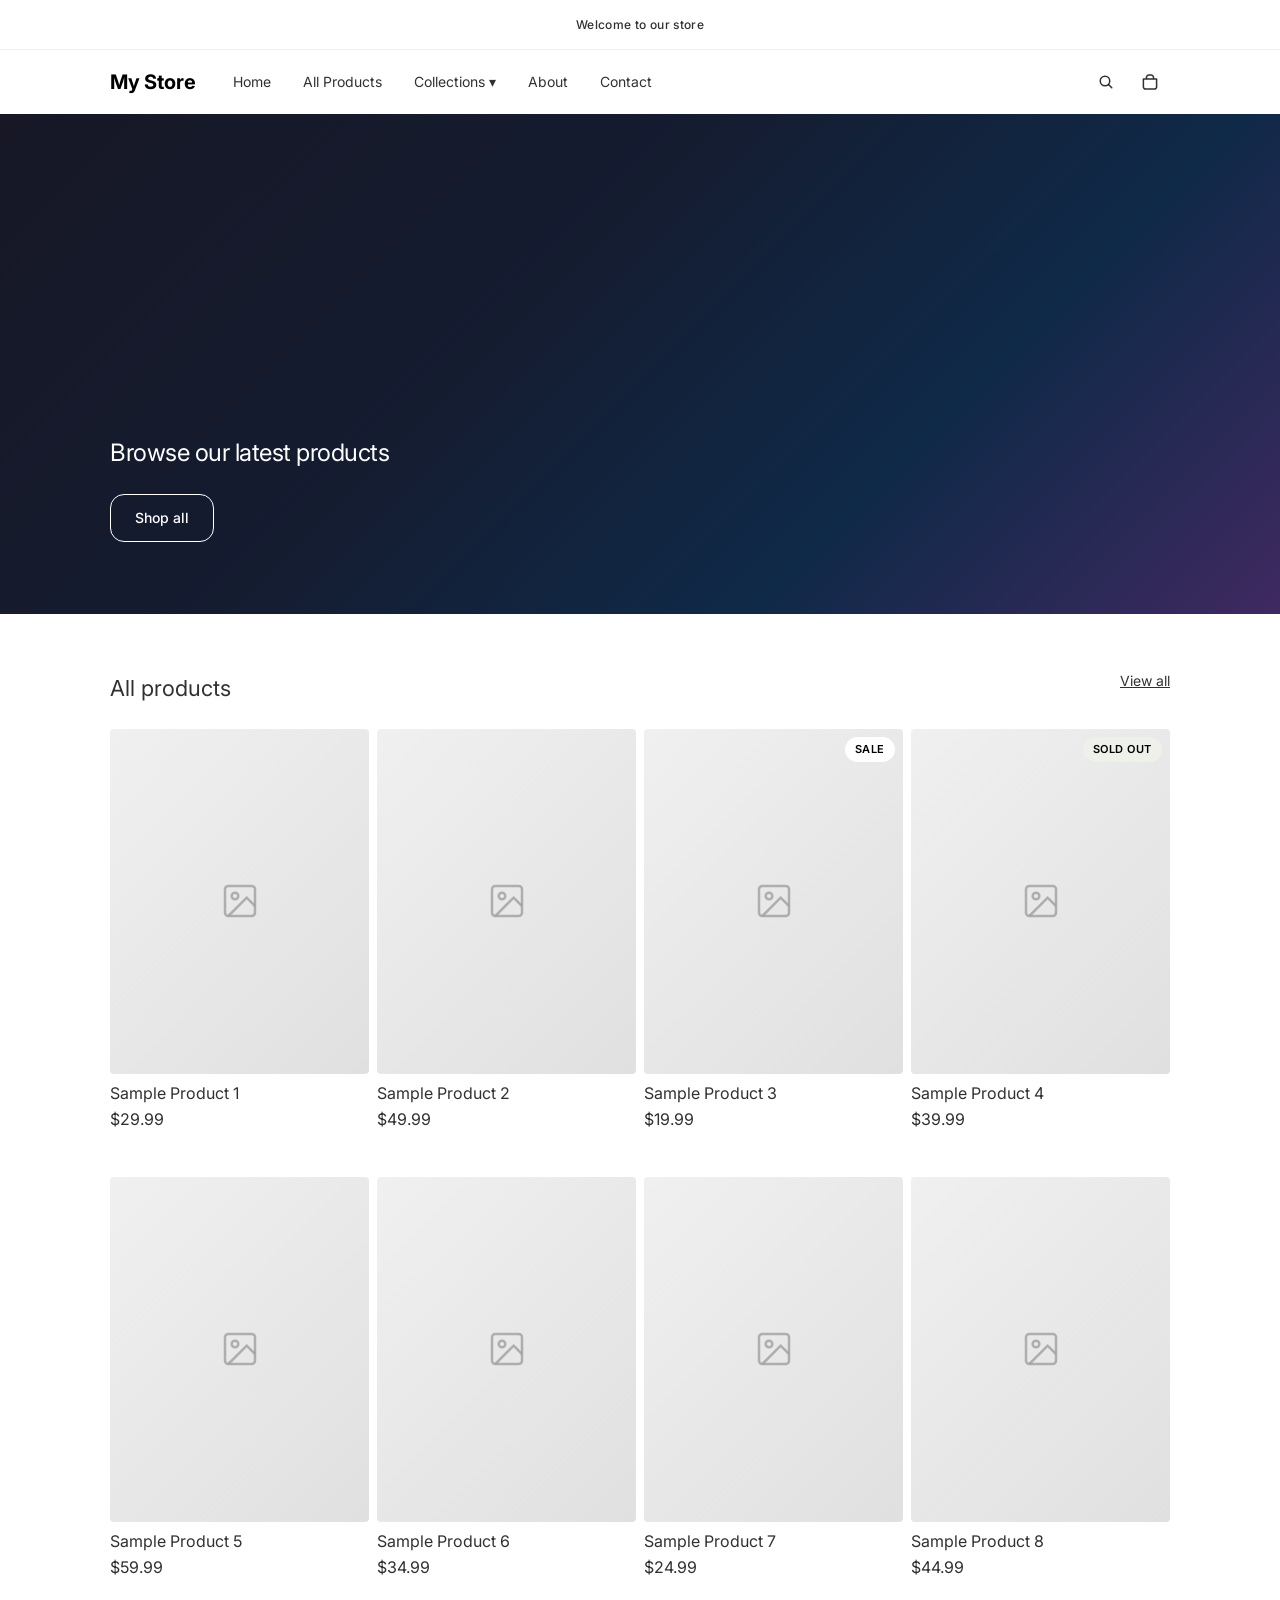
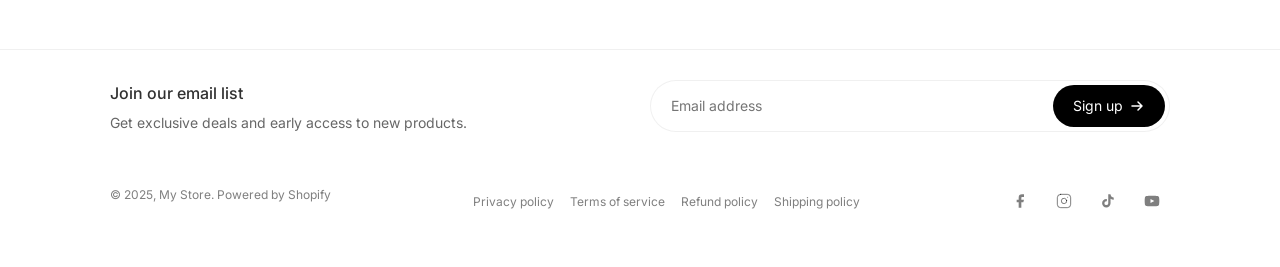
==== index.html @ eabb2050 "Add files via upload" ====
<!DOCTYPE html>
<html lang="en">
<head>
  <meta charset="UTF-8">
  <meta name="viewport" content="width=device-width, initial-scale=1.0">
  <title>My Store</title>
  <meta name="description" content="Browse our latest products">
  <link rel="preconnect" href="https://fonts.googleapis.com">
  <link rel="preconnect" href="https://fonts.gstatic.com" crossorigin>
  <link href="https://fonts.googleapis.com/css2?family=Inter:wght@400;500;700&display=swap" rel="stylesheet">
  <link rel="stylesheet" href="styles.css">
</head>
<body>

  <!-- Skip to content -->
  <a class="skip-to-content" href="#main-content">Skip to content</a>

  <!-- Announcement Bar -->
  <div class="announcement-bar">
    <div class="page-width">
      Welcome to our store
    </div>
  </div>

  <!-- Header -->
  <header class="site-header" role="banner">
    <div class="page-width">
      <div class="header-inner">

        <!-- Mobile menu toggle -->
        <button class="header-menu-toggle" data-menu-toggle aria-label="Open menu" aria-expanded="false">
          <svg aria-hidden="true" width="20" height="20" viewBox="0 0 14 14" fill="none" xmlns="http://www.w3.org/2000/svg">
            <path d="M1 3.5H13" stroke="currentColor" stroke-width="1.5" stroke-linecap="round"/>
            <path d="M1 10.5H13" stroke="currentColor" stroke-width="1.5" stroke-linecap="round"/>
          </svg>
        </button>

        <!-- Logo -->
        <div class="header-logo">
          <a href="index.html" aria-label="My Store - Home">
            <span class="header-logo-text">My Store</span>
          </a>
        </div>

        <!-- Desktop Nav -->
        <nav class="header-nav" role="navigation" aria-label="Main navigation">
          <ul class="nav-list" role="list">
            <li class="nav-item">
              <a href="index.html" class="nav-link">Home</a>
            </li>
            <li class="nav-item">
              <a href="collection.html" class="nav-link">All Products</a>
            </li>
            <li class="nav-item" style="position:relative;">
              <a href="collection.html" class="nav-link">Collections ▾</a>
              <div class="mega-menu">
                <ul>
                  <li><a href="collection.html">New Arrivals</a></li>
                  <li><a href="collection.html">Best Sellers</a></li>
                  <li><a href="collection.html">Sale</a></li>
                </ul>
              </div>
            </li>
            <li class="nav-item">
              <a href="about.html" class="nav-link">About</a>
            </li>
            <li class="nav-item">
              <a href="contact.html" class="nav-link">Contact</a>
            </li>
          </ul>
        </nav>

        <!-- Actions -->
        <div class="header-actions">
          <button class="header-action-btn" data-search-toggle aria-label="Search">
            <svg aria-hidden="true" xmlns="http://www.w3.org/2000/svg" viewBox="0 0 20 20" fill="none">
              <circle cx="9" cy="9" r="4.75" stroke="currentColor" stroke-width="1.5"/>
              <path stroke="currentColor" stroke-linecap="round" stroke-linejoin="round" stroke-width="1.5" d="m12.5 12.5 3.25 3.25"/>
            </svg>
          </button>
          <button class="header-action-btn" data-cart-toggle aria-label="Cart">
            <svg aria-hidden="true" xmlns="http://www.w3.org/2000/svg" viewBox="0 0 20 20" fill="none">
              <path stroke="currentColor" stroke-linecap="round" stroke-linejoin="round" stroke-width="1.5" d="M3.392 6.875h13.216v8.016c0 .567-.224 1.112-.624 1.513-.4.402-.941.627-1.506.627H5.522a2.13 2.13 0 0 1-1.506-.627 2.15 2.15 0 0 1-.624-1.513zM8.818 2.969h2.333c.618 0 1.211.247 1.649.686a2.35 2.35 0 0 1 .683 1.658v1.562H6.486V5.313c0-.622.246-1.218.683-1.658a2.33 2.33 0 0 1 1.65-.686"/>
            </svg>
            <span class="cart-count" style="display:none">0</span>
          </button>
        </div>

      </div>
    </div>
  </header>

  <!-- Search Overlay -->
  <div class="search-overlay" role="dialog" aria-label="Search" aria-modal="true">
    <div class="search-panel">
      <form action="index.html" method="get" class="search-input-wrap">
        <svg xmlns="http://www.w3.org/2000/svg" viewBox="0 0 20 20" fill="none" aria-hidden="true">
          <circle cx="9" cy="9" r="4.75" stroke="currentColor" stroke-width="1.5"/>
          <path stroke="currentColor" stroke-linecap="round" stroke-width="1.5" d="m12.5 12.5 3.25 3.25"/>
        </svg>
        <input type="search" name="q" placeholder="Search products..." autocomplete="off" aria-label="Search">
      </form>
    </div>
  </div>

  <!-- Mobile Nav -->
  <div class="mobile-nav-overlay" role="dialog" aria-label="Navigation" aria-modal="true">
    <div class="mobile-nav-drawer">
      <div class="mobile-nav-header">
        <span class="header-logo-text">My Store</span>
        <button class="mobile-nav-close" aria-label="Close menu">
          <svg width="20" height="20" viewBox="0 0 20 20" fill="none" xmlns="http://www.w3.org/2000/svg">
            <path d="M5 5l10 10M15 5L5 15" stroke="currentColor" stroke-width="1.5" stroke-linecap="round"/>
          </svg>
        </button>
      </div>
      <nav class="mobile-nav-links">
        <a href="index.html">Home</a>
        <a href="collection.html">All Products</a>
        <a href="collection.html">New Arrivals</a>
        <a href="collection.html">Best Sellers</a>
        <a href="collection.html">Sale</a>
        <a href="about.html">About</a>
        <a href="contact.html">Contact</a>
      </nav>
    </div>
  </div>

  <!-- Cart Drawer -->
  <div class="cart-overlay" role="dialog" aria-label="Cart" aria-modal="true">
    <div class="cart-drawer">
      <div class="cart-drawer-header">
        <h3>Your cart</h3>
        <button class="cart-drawer-close" aria-label="Close cart">
          <svg width="20" height="20" viewBox="0 0 20 20" fill="none">
            <path d="M5 5l10 10M15 5L5 15" stroke="currentColor" stroke-width="1.5" stroke-linecap="round"/>
          </svg>
        </button>
      </div>
      <div class="cart-drawer-body">
        <!-- Rendered by JS -->
      </div>
      <div class="cart-drawer-footer" style="display:none;">
        <div class="cart-total">
          <span>Subtotal</span>
          <span class="cart-total-amount">$0.00</span>
        </div>
        <p style="font-size:0.75rem;color:rgba(0,0,0,0.5);margin-bottom:16px;">Shipping and taxes calculated at checkout.</p>
        <a href="cart.html" class="btn btn-primary" style="width:100%;display:flex;padding:16px;font-size:1rem;justify-content:center;">Check out</a>
      </div>
    </div>
  </div>

  <!-- MAIN CONTENT -->
  <main id="main-content">

    <!-- Hero Section -->
    <section class="hero-section hero--medium">
      <div class="hero-bg-gradient"></div>
      <div class="hero-content">
        <div class="page-width">
          <div class="hero-text">
            <h2>Browse our latest products</h2>
          </div>
          <a href="collection.html" class="btn btn-secondary">Shop all</a>
        </div>
      </div>
    </section>

    <!-- Featured Products -->
    <section class="product-list-section">
      <div class="page-width">
        <div class="section-header">
          <h3>All products</h3>
          <a href="collection.html" class="btn-link">View all</a>
        </div>
        <div class="product-grid" id="product-grid">
          <!-- Products rendered below -->
          <a href="product.html?id=1" class="product-card">
            <div class="product-card__image">
              <div class="product-card__image-placeholder">
                <svg xmlns="http://www.w3.org/2000/svg" viewBox="0 0 24 24" fill="none" stroke="currentColor" stroke-width="1.5">
                  <rect x="3" y="3" width="18" height="18" rx="2"/><circle cx="9" cy="9" r="2"/><path d="m21 15-5-5L5 21"/>
                </svg>
              </div>
            </div>
            <div class="product-card__info">
              <p class="product-card__title">Sample Product 1</p>
              <p class="product-card__price">$29.99</p>
            </div>
          </a>
          <a href="product.html?id=2" class="product-card">
            <div class="product-card__image">
              <div class="product-card__image-placeholder">
                <svg xmlns="http://www.w3.org/2000/svg" viewBox="0 0 24 24" fill="none" stroke="currentColor" stroke-width="1.5">
                  <rect x="3" y="3" width="18" height="18" rx="2"/><circle cx="9" cy="9" r="2"/><path d="m21 15-5-5L5 21"/>
                </svg>
              </div>
            </div>
            <div class="product-card__info">
              <p class="product-card__title">Sample Product 2</p>
              <p class="product-card__price">$49.99</p>
            </div>
          </a>
          <a href="product.html?id=3" class="product-card">
            <div class="product-card__image">
              <div class="product-card__image-placeholder">
                <svg xmlns="http://www.w3.org/2000/svg" viewBox="0 0 24 24" fill="none" stroke="currentColor" stroke-width="1.5">
                  <rect x="3" y="3" width="18" height="18" rx="2"/><circle cx="9" cy="9" r="2"/><path d="m21 15-5-5L5 21"/>
                </svg>
              </div>
              <span class="product-card__badge badge-sale">Sale</span>
            </div>
            <div class="product-card__info">
              <p class="product-card__title">Sample Product 3</p>
              <p class="product-card__price">$19.99</p>
            </div>
          </a>
          <a href="product.html?id=4" class="product-card">
            <div class="product-card__image">
              <div class="product-card__image-placeholder">
                <svg xmlns="http://www.w3.org/2000/svg" viewBox="0 0 24 24" fill="none" stroke="currentColor" stroke-width="1.5">
                  <rect x="3" y="3" width="18" height="18" rx="2"/><circle cx="9" cy="9" r="2"/><path d="m21 15-5-5L5 21"/>
                </svg>
              </div>
              <span class="product-card__badge badge-sold-out">Sold out</span>
            </div>
            <div class="product-card__info">
              <p class="product-card__title">Sample Product 4</p>
              <p class="product-card__price">$39.99</p>
            </div>
          </a>
          <a href="product.html?id=5" class="product-card">
            <div class="product-card__image">
              <div class="product-card__image-placeholder">
                <svg xmlns="http://www.w3.org/2000/svg" viewBox="0 0 24 24" fill="none" stroke="currentColor" stroke-width="1.5">
                  <rect x="3" y="3" width="18" height="18" rx="2"/><circle cx="9" cy="9" r="2"/><path d="m21 15-5-5L5 21"/>
                </svg>
              </div>
            </div>
            <div class="product-card__info">
              <p class="product-card__title">Sample Product 5</p>
              <p class="product-card__price">$59.99</p>
            </div>
          </a>
          <a href="product.html?id=6" class="product-card">
            <div class="product-card__image">
              <div class="product-card__image-placeholder">
                <svg xmlns="http://www.w3.org/2000/svg" viewBox="0 0 24 24" fill="none" stroke="currentColor" stroke-width="1.5">
                  <rect x="3" y="3" width="18" height="18" rx="2"/><circle cx="9" cy="9" r="2"/><path d="m21 15-5-5L5 21"/>
                </svg>
              </div>
            </div>
            <div class="product-card__info">
              <p class="product-card__title">Sample Product 6</p>
              <p class="product-card__price">$34.99</p>
            </div>
          </a>
          <a href="product.html?id=7" class="product-card">
            <div class="product-card__image">
              <div class="product-card__image-placeholder">
                <svg xmlns="http://www.w3.org/2000/svg" viewBox="0 0 24 24" fill="none" stroke="currentColor" stroke-width="1.5">
                  <rect x="3" y="3" width="18" height="18" rx="2"/><circle cx="9" cy="9" r="2"/><path d="m21 15-5-5L5 21"/>
                </svg>
              </div>
            </div>
            <div class="product-card__info">
              <p class="product-card__title">Sample Product 7</p>
              <p class="product-card__price">$24.99</p>
            </div>
          </a>
          <a href="product.html?id=8" class="product-card">
            <div class="product-card__image">
              <div class="product-card__image-placeholder">
                <svg xmlns="http://www.w3.org/2000/svg" viewBox="0 0 24 24" fill="none" stroke="currentColor" stroke-width="1.5">
                  <rect x="3" y="3" width="18" height="18" rx="2"/><circle cx="9" cy="9" r="2"/><path d="m21 15-5-5L5 21"/>
                </svg>
              </div>
            </div>
            <div class="product-card__info">
              <p class="product-card__title">Sample Product 8</p>
              <p class="product-card__price">$44.99</p>
            </div>
          </a>
        </div>
      </div>
    </section>

  </main>

  <!-- Footer -->
  <footer class="site-footer" role="contentinfo">
    <div class="footer-main">
      <div class="page-width">
        <div class="footer-grid">
          <div>
            <p class="footer-email-label">Join our email list</p>
            <p class="footer-email-desc">Get exclusive deals and early access to new products.</p>
          </div>
          <form class="footer-signup" data-newsletter-form>
            <input type="email" placeholder="Email address" aria-label="Email address" required>
            <button type="submit">
              <span>Sign up</span>
              <svg xmlns="http://www.w3.org/2000/svg" viewBox="0 0 16 16" fill="none" aria-hidden="true">
                <path d="M3 8h10M9 4l4 4-4 4" stroke="currentColor" stroke-width="1.5" stroke-linecap="round" stroke-linejoin="round"/>
              </svg>
            </button>
          </form>
        </div>
      </div>
    </div>

    <div class="footer-utilities">
      <div class="page-width">
        <div class="footer-utilities-inner">
          <p class="footer-copyright">© 2025, My Store. Powered by Shopify</p>
          <nav class="footer-policy-list" aria-label="Footer policies">
            <a href="#">Privacy policy</a>
            <a href="#">Terms of service</a>
            <a href="#">Refund policy</a>
            <a href="#">Shipping policy</a>
          </nav>
          <div class="footer-social" aria-label="Social media links">
            <!-- Facebook -->
            <a href="https://www.facebook.com/" target="_blank" rel="noopener" aria-label="Facebook">
              <svg xmlns="http://www.w3.org/2000/svg" viewBox="0 0 24 24" fill="currentColor">
                <path d="M18 2h-3a5 5 0 0 0-5 5v3H7v4h3v8h4v-8h3l1-4h-4V7a1 1 0 0 1 1-1h3z"/>
              </svg>
            </a>
            <!-- Instagram -->
            <a href="https://www.instagram.com/" target="_blank" rel="noopener" aria-label="Instagram">
              <svg xmlns="http://www.w3.org/2000/svg" viewBox="0 0 24 24" fill="none" stroke="currentColor" stroke-width="1.5" stroke-linecap="round" stroke-linejoin="round">
                <rect x="2" y="2" width="20" height="20" rx="5" ry="5"/><path d="M16 11.37A4 4 0 1 1 12.63 8 4 4 0 0 1 16 11.37z"/><line x1="17.5" y1="6.5" x2="17.51" y2="6.5"/>
              </svg>
            </a>
            <!-- TikTok -->
            <a href="https://www.tiktok.com/" target="_blank" rel="noopener" aria-label="TikTok">
              <svg xmlns="http://www.w3.org/2000/svg" viewBox="0 0 24 24" fill="currentColor">
                <path d="M19.59 6.69a4.83 4.83 0 0 1-3.77-4.25V2h-3.45v13.67a2.89 2.89 0 0 1-2.88 2.5 2.89 2.89 0 0 1-2.89-2.89 2.89 2.89 0 0 1 2.89-2.89c.28 0 .54.04.79.1V9.01a6.32 6.32 0 0 0-.79-.05 6.34 6.34 0 0 0-6.34 6.34 6.34 6.34 0 0 0 6.34 6.34 6.34 6.34 0 0 0 6.33-6.34V8.69a8.15 8.15 0 0 0 4.77 1.52V6.72a4.85 4.85 0 0 1-1-.03z"/>
              </svg>
            </a>
            <!-- YouTube -->
            <a href="https://www.youtube.com/" target="_blank" rel="noopener" aria-label="YouTube">
              <svg xmlns="http://www.w3.org/2000/svg" viewBox="0 0 24 24" fill="currentColor">
                <path d="M22.54 6.42a2.78 2.78 0 0 0-1.95-1.96C18.88 4 12 4 12 4s-6.88 0-8.59.46a2.78 2.78 0 0 0-1.95 1.96A29 29 0 0 0 1 12a29 29 0 0 0 .46 5.58A2.78 2.78 0 0 0 3.41 19.6C5.12 20 12 20 12 20s6.88 0 8.59-.46a2.78 2.78 0 0 0 1.95-1.95A29 29 0 0 0 23 12a29 29 0 0 0-.46-5.58z"/><polygon points="9.75 15.02 15.5 12 9.75 8.98 9.75 15.02" fill="white"/>
              </svg>
            </a>
          </div>
        </div>
      </div>
    </div>
  </footer>

  <script src="main.js"></script>
</body>
</html>
---- styles.css ----
/* ============================================
   HORIZON THEME - REPLICATED CSS
   ============================================ */

/* CSS Variables / Color Schemes */
:root {
  /* Scheme 1 - White (default) */
  --color-background: #ffffff;
  --color-foreground-heading: #000000;
  --color-foreground: rgba(0,0,0,0.81);
  --color-primary: rgba(0,0,0,0.81);
  --color-border: rgba(0,0,0,0.06);
  --color-shadow: #000000;
  --color-primary-btn-bg: #000000;
  --color-primary-btn-text: #ffffff;
  --color-primary-btn-hover-bg: #333333;
  --color-secondary-btn-bg: transparent;
  --color-secondary-btn-text: #000000;
  --color-secondary-btn-border: #000000;
  --color-secondary-btn-hover-bg: #fafafa;
  --color-input-bg: rgba(255,255,255,0.78);
  --color-input-text: #333333;
  --color-input-border: #dfdfdf;

  /* Typography */
  --font-body-family: 'Inter', -apple-system, BlinkMacSystemFont, sans-serif;
  --font-heading-family: 'Inter', -apple-system, BlinkMacSystemFont, sans-serif;
  --font-body-size: 14px;
  --font-h1-size: 56px;
  --font-h2-size: 48px;
  --font-h3-size: 32px;
  --font-h4-size: 24px;
  --font-h5-size: 14px;
  --font-h6-size: 12px;
  --font-heading-weight: 700;
  --font-subheading-weight: 500;
  --font-body-weight: 400;

  /* Layout */
  --page-width: 1200px;
  --page-width-narrow: 1100px;
  --section-padding: 48px;
  --gap-standard: 24px;

  /* Border Radius */
  --border-radius-btn-primary: 14px;
  --border-radius-btn-secondary: 14px;
  --border-radius-inputs: 4px;
  --border-radius-popover: 14px;
  --border-radius-card: 4px;

  /* Transitions */
  --transition-speed: 0.25s;
  --transition-ease: ease-out;

  /* Icon */
  --icon-stroke-width: 1.5;

  /* Logo height */
  --logo-height: 36px;
}

/* ============================================
   RESET & BASE
   ============================================ */
*, *::before, *::after {
  box-sizing: border-box;
}

html {
  scroll-behavior: smooth;
  scrollbar-width: thin;
  scrollbar-color: rgba(0,0,0,0.4) #ffffff;
}

body {
  margin: 0;
  padding: 0;
  font-family: var(--font-body-family);
  font-size: var(--font-body-size);
  font-weight: var(--font-body-weight);
  color: var(--color-foreground);
  background-color: var(--color-background);
  display: flex;
  flex-direction: column;
  min-height: 100vh;
  line-height: 1.6;
  -webkit-font-smoothing: antialiased;
}

img, picture, video, canvas, svg {
  display: block;
  max-width: 100%;
}

img {
  width: 100%;
  height: auto;
}

input, textarea, select {
  font: inherit;
  border-radius: var(--border-radius-inputs);
}

h1, h2, h3, h4, h5, h6 {
  font-family: var(--font-heading-family);
  font-weight: var(--font-heading-weight);
  color: var(--color-foreground-heading);
  margin: 0;
  line-height: 1.1;
}

h1 { font-size: clamp(32px, 5vw, var(--font-h1-size)); letter-spacing: -0.02em; }
h2 { font-size: clamp(28px, 4vw, var(--font-h2-size)); letter-spacing: -0.02em; }
h3 { font-size: clamp(22px, 3vw, var(--font-h3-size)); }
h4 { font-size: clamp(18px, 2vw, var(--font-h4-size)); }
h5 { font-size: var(--font-h5-size); font-weight: var(--font-subheading-weight); }
h6 { font-size: var(--font-h6-size); font-weight: var(--font-subheading-weight); }

p {
  margin: 0 0 1em;
  line-height: 1.65;
}

a {
  color: inherit;
  text-decoration: none;
}

a:hover {
  text-decoration: underline;
}

ul, ol {
  margin: 0;
  padding: 0;
  list-style: none;
}

button {
  cursor: pointer;
  border: none;
  background: none;
  font: inherit;
}

/* ============================================
   LAYOUT
   ============================================ */
.page-width {
  max-width: var(--page-width-narrow);
  margin: 0 auto;
  padding: 0 20px;
}

.section {
  padding: var(--section-padding) 0;
}

main {
  flex: 1;
}

/* ============================================
   ANNOUNCEMENT BAR
   ============================================ */
.announcement-bar {
  background-color: var(--color-background);
  border-bottom: 1px solid var(--color-border);
  padding: 15px 0;
  text-align: center;
  font-size: 0.75rem;
  font-family: var(--font-heading-family);
  font-weight: var(--font-subheading-weight);
  letter-spacing: 0.03em;
}

.announcement-bar a {
  color: var(--color-foreground);
}

.announcement-bar a:hover {
  opacity: 0.7;
}

/* ============================================
   HEADER
   ============================================ */
.site-header {
  position: sticky;
  top: 0;
  z-index: 100;
  background-color: var(--color-background);
  border-bottom: 0px solid var(--color-border);
  transition: background-color 0.3s ease, box-shadow 0.3s ease;
}

.site-header.scrolled {
  box-shadow: 0 1px 20px rgba(0,0,0,0.08);
}

.header-inner {
  display: flex;
  align-items: center;
  justify-content: space-between;
  height: 64px;
  gap: 24px;
}

/* Logo */
.header-logo {
  flex-shrink: 0;
  display: flex;
  align-items: center;
}

.header-logo a {
  display: flex;
  align-items: center;
  text-decoration: none;
}

.header-logo-text {
  font-family: var(--font-heading-family);
  font-weight: var(--font-heading-weight);
  font-size: 1.25rem;
  color: var(--color-foreground-heading);
  letter-spacing: -0.01em;
}

.header-logo img {
  height: var(--logo-height);
  width: auto;
  object-fit: contain;
}

/* Nav */
.header-nav {
  display: flex;
  align-items: center;
  gap: 0;
  flex: 1;
}

.nav-list {
  display: flex;
  align-items: center;
  gap: 4px;
}

.nav-item {
  position: relative;
}

.nav-link {
  display: flex;
  align-items: center;
  padding: 8px 14px;
  font-size: 0.875rem;
  font-family: var(--font-body-family);
  color: var(--color-foreground);
  text-decoration: none;
  border-radius: 8px;
  transition: background-color var(--transition-speed) var(--transition-ease);
  white-space: nowrap;
}

.nav-link:hover {
  background-color: rgba(0,0,0,0.04);
  text-decoration: none;
}

/* Mega menu */
.nav-item:hover .mega-menu {
  opacity: 1;
  visibility: visible;
  transform: translateY(0);
  pointer-events: all;
}

.mega-menu {
  position: absolute;
  top: calc(100% + 8px);
  left: 50%;
  transform: translateX(-50%) translateY(-8px);
  background: white;
  border-radius: var(--border-radius-popover);
  box-shadow: 0 4px 32px rgba(0,0,0,0.12);
  padding: 20px;
  min-width: 200px;
  opacity: 0;
  visibility: hidden;
  transition: opacity 0.2s ease, transform 0.2s ease, visibility 0.2s;
  pointer-events: none;
}

.mega-menu ul {
  display: flex;
  flex-direction: column;
  gap: 4px;
}

.mega-menu a {
  display: block;
  padding: 8px 12px;
  border-radius: 8px;
  font-size: 0.875rem;
  transition: background-color 0.2s;
}

.mega-menu a:hover {
  background-color: rgba(0,0,0,0.04);
  text-decoration: none;
}

/* Header actions */
.header-actions {
  display: flex;
  align-items: center;
  gap: 4px;
  flex-shrink: 0;
}

.header-action-btn {
  display: flex;
  align-items: center;
  justify-content: center;
  width: 40px;
  height: 40px;
  border-radius: 50%;
  color: var(--color-foreground);
  transition: background-color var(--transition-speed) var(--transition-ease);
  position: relative;
  text-decoration: none;
}

.header-action-btn:hover {
  background-color: rgba(0,0,0,0.06);
  text-decoration: none;
}

.header-action-btn svg {
  width: 20px;
  height: 20px;
}

.cart-count {
  position: absolute;
  top: 2px;
  right: 2px;
  width: 16px;
  height: 16px;
  background: var(--color-foreground-heading);
  color: white;
  border-radius: 50%;
  font-size: 10px;
  display: flex;
  align-items: center;
  justify-content: center;
  line-height: 1;
  font-weight: 600;
}

/* Mobile menu toggle */
.header-menu-toggle {
  display: none;
  align-items: center;
  justify-content: center;
  width: 40px;
  height: 40px;
  border-radius: 50%;
  color: var(--color-foreground);
  cursor: pointer;
  transition: background-color 0.2s;
}

.header-menu-toggle:hover {
  background-color: rgba(0,0,0,0.06);
}

/* Search overlay */
.search-overlay {
  position: fixed;
  inset: 0;
  background: rgba(0,0,0,0.5);
  z-index: 200;
  opacity: 0;
  visibility: hidden;
  transition: opacity 0.3s ease, visibility 0.3s;
  display: flex;
  align-items: flex-start;
  padding-top: 80px;
}

.search-overlay.open {
  opacity: 1;
  visibility: visible;
}

.search-panel {
  background: white;
  width: 100%;
  max-width: var(--page-width-narrow);
  margin: 0 auto;
  border-radius: var(--border-radius-popover);
  padding: 24px;
  box-shadow: 0 8px 40px rgba(0,0,0,0.15);
}

.search-input-wrap {
  display: flex;
  align-items: center;
  gap: 12px;
  border: 1px solid var(--color-input-border);
  border-radius: 100px;
  padding: 12px 20px;
  background: var(--color-input-bg);
}

.search-input-wrap svg {
  width: 18px;
  height: 18px;
  flex-shrink: 0;
  opacity: 0.5;
}

.search-input-wrap input {
  border: none;
  outline: none;
  background: none;
  flex: 1;
  font-size: 1rem;
  color: var(--color-foreground-heading);
}

/* Mobile nav drawer */
.mobile-nav-overlay {
  position: fixed;
  inset: 0;
  background: rgba(0,0,0,0.5);
  z-index: 150;
  opacity: 0;
  visibility: hidden;
  transition: opacity 0.3s, visibility 0.3s;
}

.mobile-nav-overlay.open {
  opacity: 1;
  visibility: visible;
}

.mobile-nav-drawer {
  position: fixed;
  top: 0;
  left: 0;
  bottom: 0;
  width: 320px;
  max-width: 90vw;
  background: white;
  z-index: 151;
  transform: translateX(-100%);
  transition: transform 0.35s cubic-bezier(0.25, 0.1, 0.25, 1);
  display: flex;
  flex-direction: column;
  overflow-y: auto;
}

.mobile-nav-overlay.open .mobile-nav-drawer {
  transform: translateX(0);
}

.mobile-nav-header {
  display: flex;
  align-items: center;
  justify-content: space-between;
  padding: 20px 24px;
  border-bottom: 1px solid var(--color-border);
}

.mobile-nav-close {
  display: flex;
  align-items: center;
  justify-content: center;
  width: 36px;
  height: 36px;
  border-radius: 50%;
  cursor: pointer;
  transition: background-color 0.2s;
}

.mobile-nav-close:hover {
  background-color: rgba(0,0,0,0.06);
}

.mobile-nav-links {
  padding: 16px;
  flex: 1;
}

.mobile-nav-links a {
  display: block;
  padding: 14px 16px;
  font-size: 1rem;
  border-radius: 10px;
  color: var(--color-foreground-heading);
  transition: background-color 0.2s;
  font-weight: 500;
}

.mobile-nav-links a:hover {
  background-color: rgba(0,0,0,0.04);
  text-decoration: none;
}

/* ============================================
   HERO SECTION
   ============================================ */
.hero-section {
  position: relative;
  overflow: hidden;
  min-height: 500px;
  display: flex;
  align-items: flex-end;
  background: #1a1a1a;
}

.hero-section.hero--medium { min-height: 500px; }
.hero-section.hero--large { min-height: 680px; }
.hero-section.hero--small { min-height: 340px; }

.hero-bg {
  position: absolute;
  inset: 0;
  background-size: cover;
  background-position: center;
  background-repeat: no-repeat;
}

.hero-bg::after {
  content: '';
  position: absolute;
  inset: 0;
  background: rgba(18,18,18,0.4);
}

/* Gradient placeholder background when no image */
.hero-bg-gradient {
  position: absolute;
  inset: 0;
  background: linear-gradient(135deg, #1a1a2e 0%, #16213e 40%, #0f3460 70%, #533483 100%);
}

.hero-bg-gradient::after {
  content: '';
  position: absolute;
  inset: 0;
  background: rgba(18,18,18,0.3);
}

.hero-content {
  position: relative;
  z-index: 2;
  width: 100%;
  padding: 100px 0 72px;
  color: #ffffff;
}

.hero-content .page-width {
  display: flex;
  flex-direction: column;
  align-items: flex-start;
  justify-content: flex-end;
  gap: var(--gap-standard);
}

.hero-text {
  max-width: 600px;
}

.hero-text h2 {
  color: #ffffff;
  font-size: clamp(1.25rem, 3vw, 1.5rem);
  font-weight: 400;
  font-family: var(--font-body-family);
  line-height: 1.4;
}

/* ============================================
   BUTTONS
   ============================================ */
.btn {
  display: inline-flex;
  align-items: center;
  justify-content: center;
  gap: 8px;
  padding: 12px 24px;
  font-size: 0.875rem;
  font-family: var(--font-body-family);
  font-weight: 500;
  text-decoration: none;
  cursor: pointer;
  transition: all var(--transition-speed) var(--transition-ease);
  white-space: nowrap;
  border: none;
  outline: none;
}

.btn-primary {
  background: var(--color-primary-btn-bg);
  color: var(--color-primary-btn-text);
  border-radius: var(--border-radius-btn-primary);
}

.btn-primary:hover {
  background: var(--color-primary-btn-hover-bg);
  text-decoration: none;
  color: var(--color-primary-btn-text);
}

.btn-secondary {
  background: var(--color-secondary-btn-bg);
  color: var(--color-secondary-btn-text);
  border: 1px solid var(--color-secondary-btn-border);
  border-radius: var(--border-radius-btn-secondary);
}

.btn-secondary:hover {
  background: var(--color-secondary-btn-hover-bg);
  text-decoration: none;
}

/* On dark (scheme-6) backgrounds */
.scheme-dark .btn-secondary,
.hero-content .btn-secondary {
  --color-secondary-btn-bg: transparent;
  --color-secondary-btn-text: #ffffff;
  --color-secondary-btn-border: #ffffff;
  --color-secondary-btn-hover-bg: rgba(255,255,255,0.08);
}

.btn-link {
  background: none;
  color: var(--color-foreground);
  text-decoration: underline;
  padding: 8px 0;
  border-radius: 0;
  font-size: 0.875rem;
}

.btn-link:hover {
  opacity: 0.7;
  text-decoration: underline;
}

/* ============================================
   PRODUCT LIST SECTION
   ============================================ */
.product-list-section {
  padding: 48px 0;
  background: var(--color-background);
}

.section-header {
  display: flex;
  align-items: flex-end;
  justify-content: space-between;
  margin-bottom: 28px;
  gap: 16px;
}

.section-header h3 {
  font-size: clamp(18px, 2vw, 22px);
  font-family: var(--font-body-family);
  font-weight: 400;
  color: var(--color-foreground);
}

.section-header .btn-link {
  flex-shrink: 0;
  font-size: 0.875rem;
}

/* Product grid */
.product-grid {
  display: grid;
  grid-template-columns: repeat(4, 1fr);
  gap: 8px;
  row-gap: 24px;
}

/* Product card */
.product-card {
  display: flex;
  flex-direction: column;
  gap: 4px;
  text-decoration: none;
  color: inherit;
  cursor: pointer;
}

.product-card:hover {
  text-decoration: none;
}

.product-card__image {
  position: relative;
  overflow: hidden;
  background: #f5f5f5;
  border-radius: var(--border-radius-card);
  aspect-ratio: 3/4;
}

.product-card__image img {
  width: 100%;
  height: 100%;
  object-fit: cover;
  transition: transform 0.4s ease;
}

.product-card:hover .product-card__image img {
  transform: scale(1.02);
}

/* Placeholder for products without images */
.product-card__image-placeholder {
  width: 100%;
  height: 100%;
  display: flex;
  align-items: center;
  justify-content: center;
  background: linear-gradient(135deg, #f0f0f0 0%, #e0e0e0 100%);
}

.product-card__image-placeholder svg {
  width: 40px;
  height: 40px;
  opacity: 0.3;
}

.product-card__info {
  padding: 4px 0;
}

.product-card__title {
  font-size: 1rem;
  font-family: var(--font-body-family);
  font-weight: 400;
  color: var(--color-foreground);
  margin: 0 0 2px;
  line-height: 1.4;
}

.product-card__price {
  font-size: 1rem;
  font-family: var(--font-body-family);
  font-weight: 400;
  color: var(--color-foreground);
}

.product-card__badge {
  position: absolute;
  top: 8px;
  right: 8px;
  padding: 4px 10px;
  border-radius: 100px;
  font-size: 11px;
  font-weight: 600;
  text-transform: uppercase;
  letter-spacing: 0.05em;
}

.badge-sale {
  background: var(--color-background);
  color: var(--color-foreground-heading);
}

.badge-sold-out {
  background: #eef1ea;
  color: #000000;
}

/* ============================================
   COLLECTION LIST SECTION
   ============================================ */
.collection-list-section {
  padding: 48px 0;
  background: #f5f5f5;
}

.collection-grid {
  display: grid;
  grid-template-columns: repeat(3, 1fr);
  gap: 8px;
}

.collection-card {
  position: relative;
  overflow: hidden;
  border-radius: var(--border-radius-card);
  aspect-ratio: 16/9;
  text-decoration: none;
  display: block;
}

.collection-card img {
  width: 100%;
  height: 100%;
  object-fit: cover;
  transition: transform 0.4s ease;
}

.collection-card:hover img {
  transform: scale(1.02);
}

.collection-card__placeholder {
  width: 100%;
  height: 100%;
  background: linear-gradient(135deg, #ddd 0%, #ccc 100%);
}

.collection-card__overlay {
  position: absolute;
  inset: 0;
  background: rgba(0,0,0,0.25);
  display: flex;
  align-items: flex-end;
  padding: 20px;
}

.collection-card__title {
  color: white;
  font-size: 1.125rem;
  font-weight: 600;
}

/* ============================================
   MARQUEE SECTION
   ============================================ */
.marquee-section {
  padding: 24px 0;
  overflow: hidden;
  border-top: 1px solid var(--color-border);
  border-bottom: 1px solid var(--color-border);
  background: var(--color-background);
}

.marquee-track {
  display: flex;
  animation: marquee-scroll 20s linear infinite;
  white-space: nowrap;
}

.marquee-track:hover {
  animation-play-state: paused;
}

.marquee-item {
  display: flex;
  align-items: center;
  gap: 16px;
  padding-right: 40px;
  font-size: 0.875rem;
  font-weight: 500;
  color: var(--color-foreground);
  opacity: 0.6;
  flex-shrink: 0;
}

.marquee-separator {
  width: 4px;
  height: 4px;
  border-radius: 50%;
  background: currentColor;
}

@keyframes marquee-scroll {
  from { transform: translateX(0); }
  to { transform: translateX(-50%); }
}

/* ============================================
   CART DRAWER
   ============================================ */
.cart-overlay {
  position: fixed;
  inset: 0;
  background: rgba(0,0,0,0.5);
  z-index: 200;
  opacity: 0;
  visibility: hidden;
  transition: opacity 0.3s, visibility 0.3s;
}

.cart-overlay.open {
  opacity: 1;
  visibility: visible;
}

.cart-drawer {
  position: fixed;
  top: 0;
  right: 0;
  bottom: 0;
  width: 400px;
  max-width: 95vw;
  background: white;
  z-index: 201;
  transform: translateX(100%);
  transition: transform 0.35s cubic-bezier(0.25, 0.1, 0.25, 1);
  display: flex;
  flex-direction: column;
  box-shadow: -4px 0 32px rgba(0,0,0,0.1);
}

.cart-overlay.open .cart-drawer {
  transform: translateX(0);
}

.cart-drawer-header {
  display: flex;
  align-items: center;
  justify-content: space-between;
  padding: 24px;
  border-bottom: 1px solid var(--color-border);
}

.cart-drawer-header h3 {
  font-size: 1.125rem;
}

.cart-drawer-close {
  display: flex;
  align-items: center;
  justify-content: center;
  width: 36px;
  height: 36px;
  border-radius: 50%;
  cursor: pointer;
  transition: background 0.2s;
}

.cart-drawer-close:hover {
  background: rgba(0,0,0,0.06);
}

.cart-drawer-body {
  flex: 1;
  overflow-y: auto;
  padding: 24px;
}

.cart-empty {
  display: flex;
  flex-direction: column;
  align-items: center;
  justify-content: center;
  height: 200px;
  gap: 12px;
  color: rgba(0,0,0,0.4);
  text-align: center;
}

.cart-empty svg {
  width: 48px;
  height: 48px;
  opacity: 0.3;
}

.cart-item {
  display: flex;
  gap: 16px;
  padding: 16px 0;
  border-bottom: 1px solid var(--color-border);
}

.cart-item-image {
  width: 80px;
  height: 80px;
  flex-shrink: 0;
  border-radius: var(--border-radius-card);
  overflow: hidden;
  background: #f5f5f5;
}

.cart-item-image img {
  width: 100%;
  height: 100%;
  object-fit: cover;
}

.cart-item-info {
  flex: 1;
}

.cart-item-title {
  font-size: 0.875rem;
  margin-bottom: 4px;
}

.cart-item-price {
  font-size: 0.875rem;
  color: var(--color-foreground);
}

.cart-item-remove {
  font-size: 0.75rem;
  color: rgba(0,0,0,0.4);
  background: none;
  border: none;
  cursor: pointer;
  padding: 0;
  text-decoration: underline;
  margin-top: 8px;
  display: block;
}

.cart-drawer-footer {
  padding: 24px;
  border-top: 1px solid var(--color-border);
}

.cart-total {
  display: flex;
  justify-content: space-between;
  margin-bottom: 16px;
  font-weight: 500;
}

.cart-drawer-footer .btn-primary {
  width: 100%;
  padding: 16px;
  font-size: 1rem;
}

/* ============================================
   PRODUCT PAGE
   ============================================ */
.product-page {
  padding: 48px 0;
}

.product-layout {
  display: grid;
  grid-template-columns: 1fr 1fr;
  gap: 48px;
  align-items: start;
}

.product-gallery {
  display: flex;
  flex-direction: column;
  gap: 8px;
}

.product-gallery-main {
  aspect-ratio: 4/5;
  background: #f5f5f5;
  border-radius: var(--border-radius-card);
  overflow: hidden;
}

.product-gallery-main img {
  width: 100%;
  height: 100%;
  object-fit: cover;
}

.product-gallery-thumbnails {
  display: grid;
  grid-template-columns: repeat(4, 1fr);
  gap: 8px;
}

.gallery-thumb {
  aspect-ratio: 1;
  background: #f5f5f5;
  border-radius: var(--border-radius-card);
  overflow: hidden;
  cursor: pointer;
  border: 2px solid transparent;
  transition: border-color 0.2s;
}

.gallery-thumb.active {
  border-color: var(--color-foreground-heading);
}

.gallery-thumb img {
  width: 100%;
  height: 100%;
  object-fit: cover;
}

.product-info {
  display: flex;
  flex-direction: column;
  gap: 20px;
}

.product-info__title {
  font-size: clamp(24px, 3vw, 36px);
}

.product-info__price {
  font-size: 1.25rem;
  font-family: var(--font-body-family);
  font-weight: 500;
}

.product-info__description {
  font-size: 0.9375rem;
  line-height: 1.65;
  color: var(--color-foreground);
}

.variant-label {
  font-size: 0.875rem;
  font-weight: 500;
  margin-bottom: 10px;
  display: block;
}

.variant-buttons {
  display: flex;
  flex-wrap: wrap;
  gap: 8px;
}

.variant-btn {
  padding: 8px 20px;
  border: 1px solid rgba(0,0,0,0.13);
  border-radius: var(--border-radius-btn-secondary);
  font-size: 0.875rem;
  cursor: pointer;
  background: white;
  color: var(--color-foreground-heading);
  transition: all 0.2s;
}

.variant-btn:hover {
  border-color: rgba(0,0,0,0.35);
  background: #f5f5f5;
}

.variant-btn.selected {
  background: var(--color-foreground-heading);
  color: white;
  border-color: var(--color-foreground-heading);
}

.add-to-cart-btn {
  width: 100%;
  padding: 16px;
  font-size: 1rem;
  background: var(--color-primary-btn-bg);
  color: var(--color-primary-btn-text);
  border-radius: var(--border-radius-btn-primary);
  border: none;
  cursor: pointer;
  font-family: var(--font-body-family);
  font-weight: 500;
  transition: background 0.2s;
}

.add-to-cart-btn:hover {
  background: var(--color-primary-btn-hover-bg);
}

/* ============================================
   FOOTER
   ============================================ */
.site-footer {
  background: var(--color-background);
  border-top: 1px solid var(--color-border);
  margin-top: auto;
}

.footer-main {
  padding: 30px 0;
}

.footer-grid {
  display: grid;
  grid-template-columns: 1fr 1fr;
  gap: 20px;
  align-items: start;
}

.footer-email-label {
  font-size: 1rem;
  font-weight: 500;
  margin-bottom: 6px;
}

.footer-email-desc {
  font-size: 0.875rem;
  color: rgba(0,0,0,0.6);
  line-height: 1.5;
  margin: 0;
}

.footer-signup {
  display: flex;
  align-items: center;
  border: 1px solid var(--color-border);
  border-radius: 100px;
  overflow: hidden;
  background: var(--color-input-bg);
}

.footer-signup input {
  flex: 1;
  border: none;
  outline: none;
  background: transparent;
  padding: 12px 20px;
  font-size: 0.875rem;
  color: var(--color-input-text);
}

.footer-signup button {
  padding: 10px 20px;
  margin: 4px;
  background: var(--color-foreground-heading);
  color: white;
  border-radius: 100px;
  font-size: 0.875rem;
  font-family: var(--font-body-family);
  cursor: pointer;
  transition: background 0.2s;
  white-space: nowrap;
  display: flex;
  align-items: center;
  gap: 6px;
}

.footer-signup button:hover {
  background: #333;
}

.footer-signup button svg {
  width: 16px;
  height: 16px;
}

.footer-utilities {
  padding: 20px 0 48px;
}

.footer-utilities-inner {
  display: flex;
  align-items: center;
  justify-content: space-between;
  gap: 16px;
  flex-wrap: wrap;
}

.footer-copyright {
  font-size: 0.75rem;
  color: rgba(0,0,0,0.5);
}

.footer-policy-list {
  display: flex;
  gap: 16px;
  flex-wrap: wrap;
}

.footer-policy-list a {
  font-size: 0.75rem;
  color: rgba(0,0,0,0.5);
  transition: color 0.2s;
}

.footer-policy-list a:hover {
  color: var(--color-foreground-heading);
  text-decoration: none;
}

.footer-social {
  display: flex;
  gap: 8px;
}

.footer-social a {
  display: flex;
  align-items: center;
  justify-content: center;
  width: 36px;
  height: 36px;
  border-radius: 50%;
  color: rgba(0,0,0,0.5);
  transition: all 0.2s;
}

.footer-social a:hover {
  background: rgba(0,0,0,0.06);
  color: var(--color-foreground-heading);
  text-decoration: none;
}

.footer-social svg {
  width: 16px;
  height: 16px;
}

/* ============================================
   COLLECTION PAGE
   ============================================ */
.collection-page {
  padding: 48px 0;
}

.collection-header {
  margin-bottom: 32px;
}

.collection-header h1 {
  font-size: clamp(28px, 4vw, 42px);
  margin-bottom: 8px;
}

.collection-meta {
  font-size: 0.875rem;
  color: rgba(0,0,0,0.5);
}

.collection-filters {
  display: flex;
  align-items: center;
  justify-content: space-between;
  padding: 16px 0;
  border-top: 1px solid var(--color-border);
  border-bottom: 1px solid var(--color-border);
  margin-bottom: 32px;
  gap: 16px;
}

.filter-pills {
  display: flex;
  gap: 8px;
  flex-wrap: wrap;
}

.filter-pill {
  padding: 6px 16px;
  border: 1px solid var(--color-border);
  border-radius: 100px;
  font-size: 0.8125rem;
  cursor: pointer;
  background: white;
  color: var(--color-foreground);
  transition: all 0.2s;
}

.filter-pill:hover, .filter-pill.active {
  border-color: var(--color-foreground-heading);
  background: var(--color-foreground-heading);
  color: white;
}

.sort-select {
  padding: 6px 16px;
  border: 1px solid var(--color-border);
  border-radius: 100px;
  font-size: 0.8125rem;
  background: white;
  color: var(--color-foreground);
  cursor: pointer;
  outline: none;
  appearance: none;
  padding-right: 32px;
  background-image: url("data:image/svg+xml,%3Csvg xmlns='http://www.w3.org/2000/svg' width='12' height='12' viewBox='0 0 12 12' fill='none'%3E%3Cpath d='M2 4l4 4 4-4' stroke='%23000' stroke-width='1.5' stroke-linecap='round' stroke-linejoin='round'/%3E%3C/svg%3E");
  background-repeat: no-repeat;
  background-position: right 12px center;
}

/* ============================================
   TOAST NOTIFICATION
   ============================================ */
.toast {
  position: fixed;
  bottom: 24px;
  left: 50%;
  transform: translateX(-50%) translateY(100px);
  background: var(--color-foreground-heading);
  color: white;
  padding: 14px 24px;
  border-radius: var(--border-radius-popover);
  font-size: 0.875rem;
  font-weight: 500;
  z-index: 500;
  opacity: 0;
  transition: all 0.3s cubic-bezier(0.25, 0.1, 0.25, 1);
  white-space: nowrap;
  box-shadow: 0 4px 20px rgba(0,0,0,0.2);
}

.toast.show {
  opacity: 1;
  transform: translateX(-50%) translateY(0);
}

/* ============================================
   BREADCRUMBS
   ============================================ */
.breadcrumbs {
  padding: 16px 0;
  font-size: 0.8125rem;
  color: rgba(0,0,0,0.4);
}

.breadcrumbs a {
  color: rgba(0,0,0,0.4);
  transition: color 0.2s;
}

.breadcrumbs a:hover {
  color: var(--color-foreground-heading);
  text-decoration: none;
}

.breadcrumbs span {
  margin: 0 6px;
}

/* ============================================
   ABOUT / PAGE CONTENT
   ============================================ */
.page-content {
  padding: 64px 0;
  max-width: 720px;
}

.page-content h1 {
  margin-bottom: 24px;
}

.page-content p {
  font-size: 1rem;
  line-height: 1.7;
  color: var(--color-foreground);
}

/* ============================================
   CONTACT PAGE
   ============================================ */
.contact-page {
  padding: 64px 0;
}

.contact-layout {
  display: grid;
  grid-template-columns: 1fr 1fr;
  gap: 64px;
  align-items: start;
}

.contact-form {
  display: flex;
  flex-direction: column;
  gap: 16px;
}

.form-field {
  display: flex;
  flex-direction: column;
  gap: 6px;
}

.form-field label {
  font-size: 0.8125rem;
  font-weight: 500;
  color: var(--color-foreground-heading);
}

.form-field input,
.form-field textarea {
  padding: 12px 16px;
  border: 1px solid var(--color-input-border);
  border-radius: var(--border-radius-inputs);
  background: var(--color-input-bg);
  color: var(--color-input-text);
  font-size: 0.9375rem;
  outline: none;
  transition: border-color 0.2s;
}

.form-field input:focus,
.form-field textarea:focus {
  border-color: var(--color-foreground-heading);
}

.form-field textarea {
  resize: vertical;
  min-height: 140px;
}

/* ============================================
   404 PAGE
   ============================================ */
.error-page {
  display: flex;
  flex-direction: column;
  align-items: center;
  justify-content: center;
  min-height: 60vh;
  text-align: center;
  gap: 24px;
  padding: 48px 20px;
}

.error-page h1 {
  font-size: clamp(80px, 15vw, 160px);
  line-height: 1;
  opacity: 0.08;
  margin-bottom: -20px;
}

.error-page h2 {
  font-size: clamp(20px, 3vw, 28px);
}

/* ============================================
   RESPONSIVE
   ============================================ */
@media (max-width: 989px) {
  .product-grid {
    grid-template-columns: repeat(2, 1fr);
    gap: 8px;
    row-gap: 20px;
  }

  .collection-grid {
    grid-template-columns: repeat(2, 1fr);
  }

  .product-layout {
    grid-template-columns: 1fr;
    gap: 32px;
  }

  .contact-layout {
    grid-template-columns: 1fr;
    gap: 40px;
  }

  .footer-grid {
    grid-template-columns: 1fr;
  }

  .header-nav {
    display: none;
  }

  .header-menu-toggle {
    display: flex;
  }

  .footer-utilities-inner {
    flex-direction: column;
    align-items: flex-start;
    gap: 12px;
  }
}

@media (max-width: 749px) {
  :root {
    --section-padding: 32px;
  }

  .hero-section.hero--medium {
    min-height: 400px;
  }

  .product-grid {
    grid-template-columns: repeat(2, 1fr);
  }

  .collection-grid {
    grid-template-columns: 1fr;
  }

  .section-header {
    flex-direction: column;
    align-items: flex-start;
    gap: 8px;
  }

  .footer-grid {
    grid-template-columns: 1fr;
    gap: 20px;
  }

  .footer-signup {
    flex-wrap: wrap;
    border-radius: var(--border-radius-btn-secondary);
    padding: 4px;
  }

  .footer-signup input {
    width: 100%;
  }

  .footer-signup button {
    width: 100%;
    justify-content: center;
    border-radius: 10px;
  }
}

/* ============================================
   UTILITY CLASSES
   ============================================ */
.visually-hidden {
  position: absolute;
  width: 1px;
  height: 1px;
  padding: 0;
  margin: -1px;
  overflow: hidden;
  clip: rect(0,0,0,0);
  border: 0;
}

.text-center { text-align: center; }
.text-left { text-align: left; }

.mt-0 { margin-top: 0; }
.mb-0 { margin-bottom: 0; }

.hidden { display: none !important; }

/* Quantity selector */
.quantity-selector {
  display: flex;
  align-items: center;
  border: 1px solid var(--color-input-border);
  border-radius: var(--border-radius-inputs);
  overflow: hidden;
  width: fit-content;
}

.quantity-btn {
  width: 40px;
  height: 40px;
  display: flex;
  align-items: center;
  justify-content: center;
  cursor: pointer;
  background: none;
  border: none;
  font-size: 1.25rem;
  color: var(--color-foreground-heading);
  transition: background 0.2s;
}

.quantity-btn:hover {
  background: rgba(0,0,0,0.04);
}

.quantity-input {
  width: 48px;
  text-align: center;
  border: none;
  border-left: 1px solid var(--color-input-border);
  border-right: 1px solid var(--color-input-border);
  height: 40px;
  font-size: 0.9375rem;
  color: var(--color-foreground-heading);
  outline: none;
  background: transparent;
}

/* Divider */
.divider {
  border: none;
  border-top: 1px solid var(--color-border);
  margin: 0;
}

/* Skip to content */
.skip-to-content {
  position: absolute;
  top: -100px;
  left: 16px;
  z-index: 999;
  background: var(--color-foreground-heading);
  color: white;
  padding: 8px 16px;
  border-radius: 4px;
  font-size: 0.875rem;
  transition: top 0.2s;
}

.skip-to-content:focus {
  top: 16px;
}

/* Smooth page transitions */
.page-transition {
  animation: fadeIn 0.2s ease;
}

@keyframes fadeIn {
  from { opacity: 0; transform: translateY(4px); }
  to { opacity: 1; transform: translateY(0); }
}
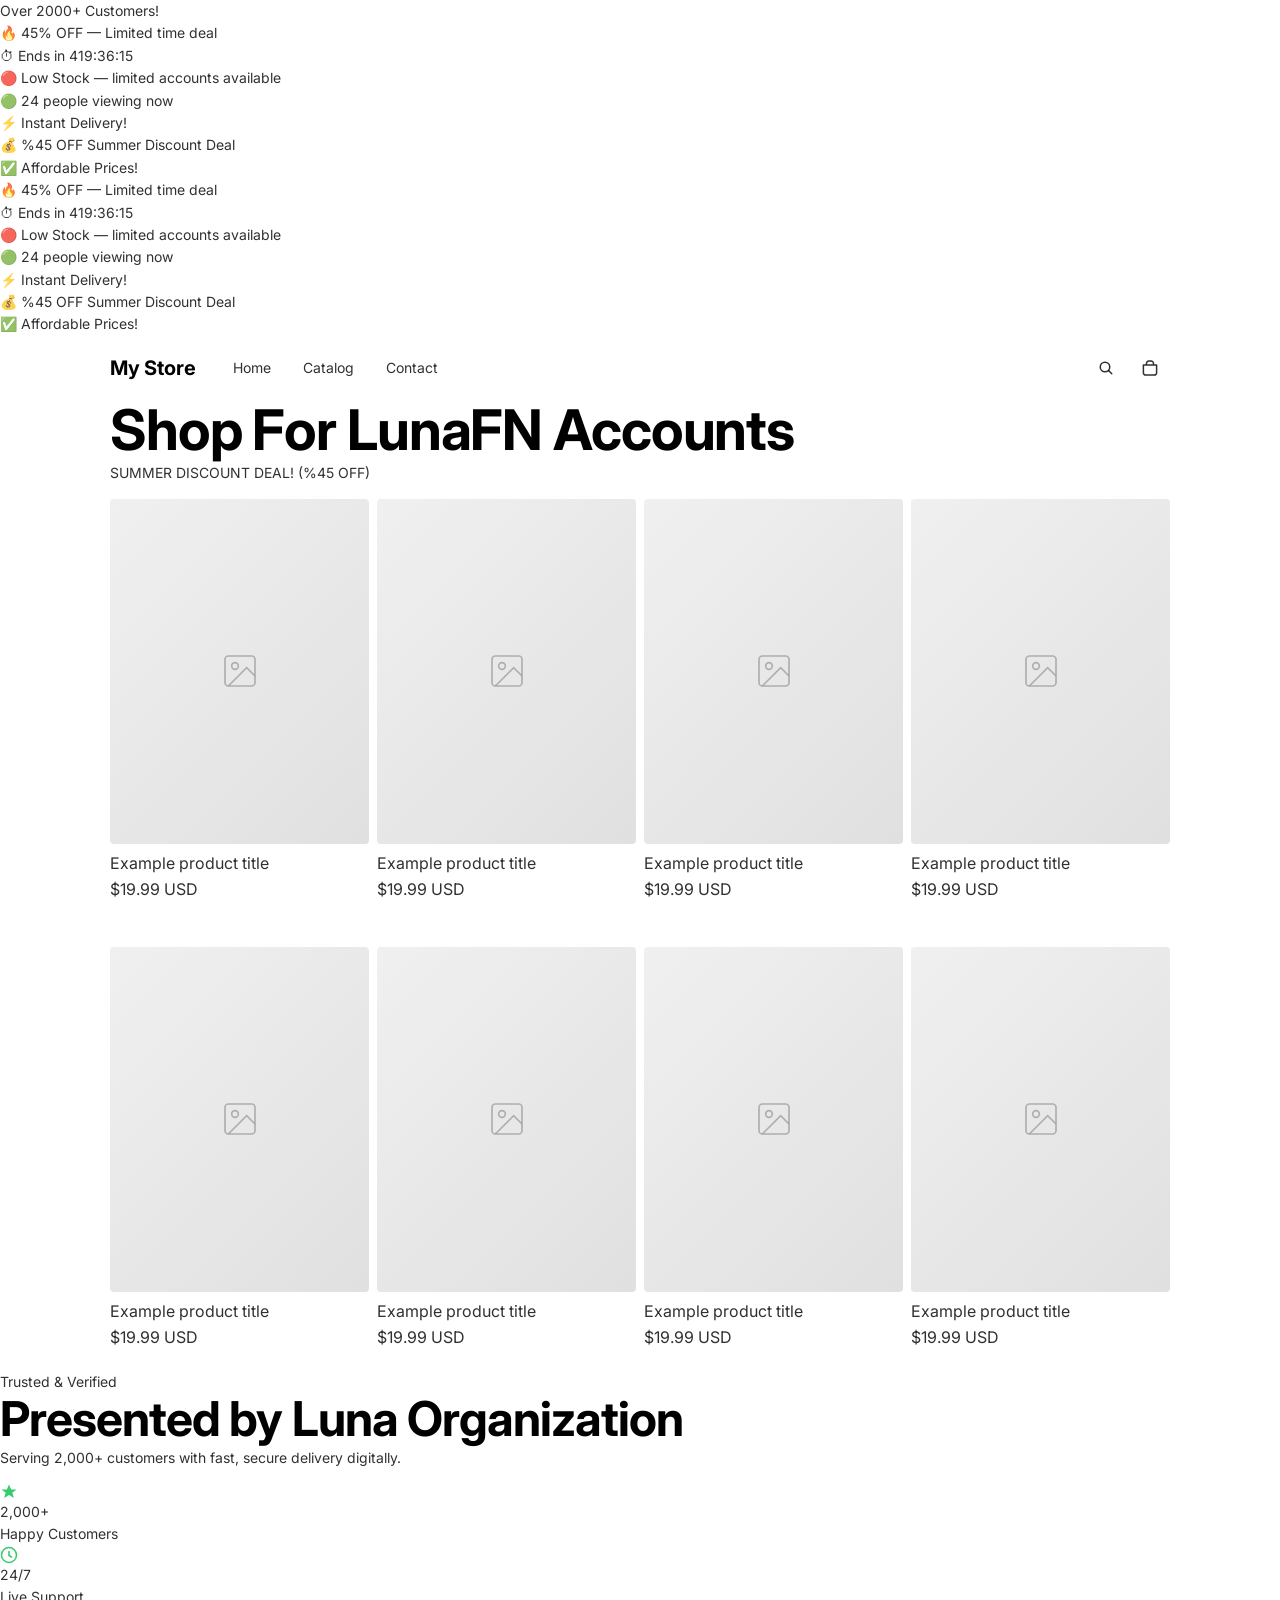
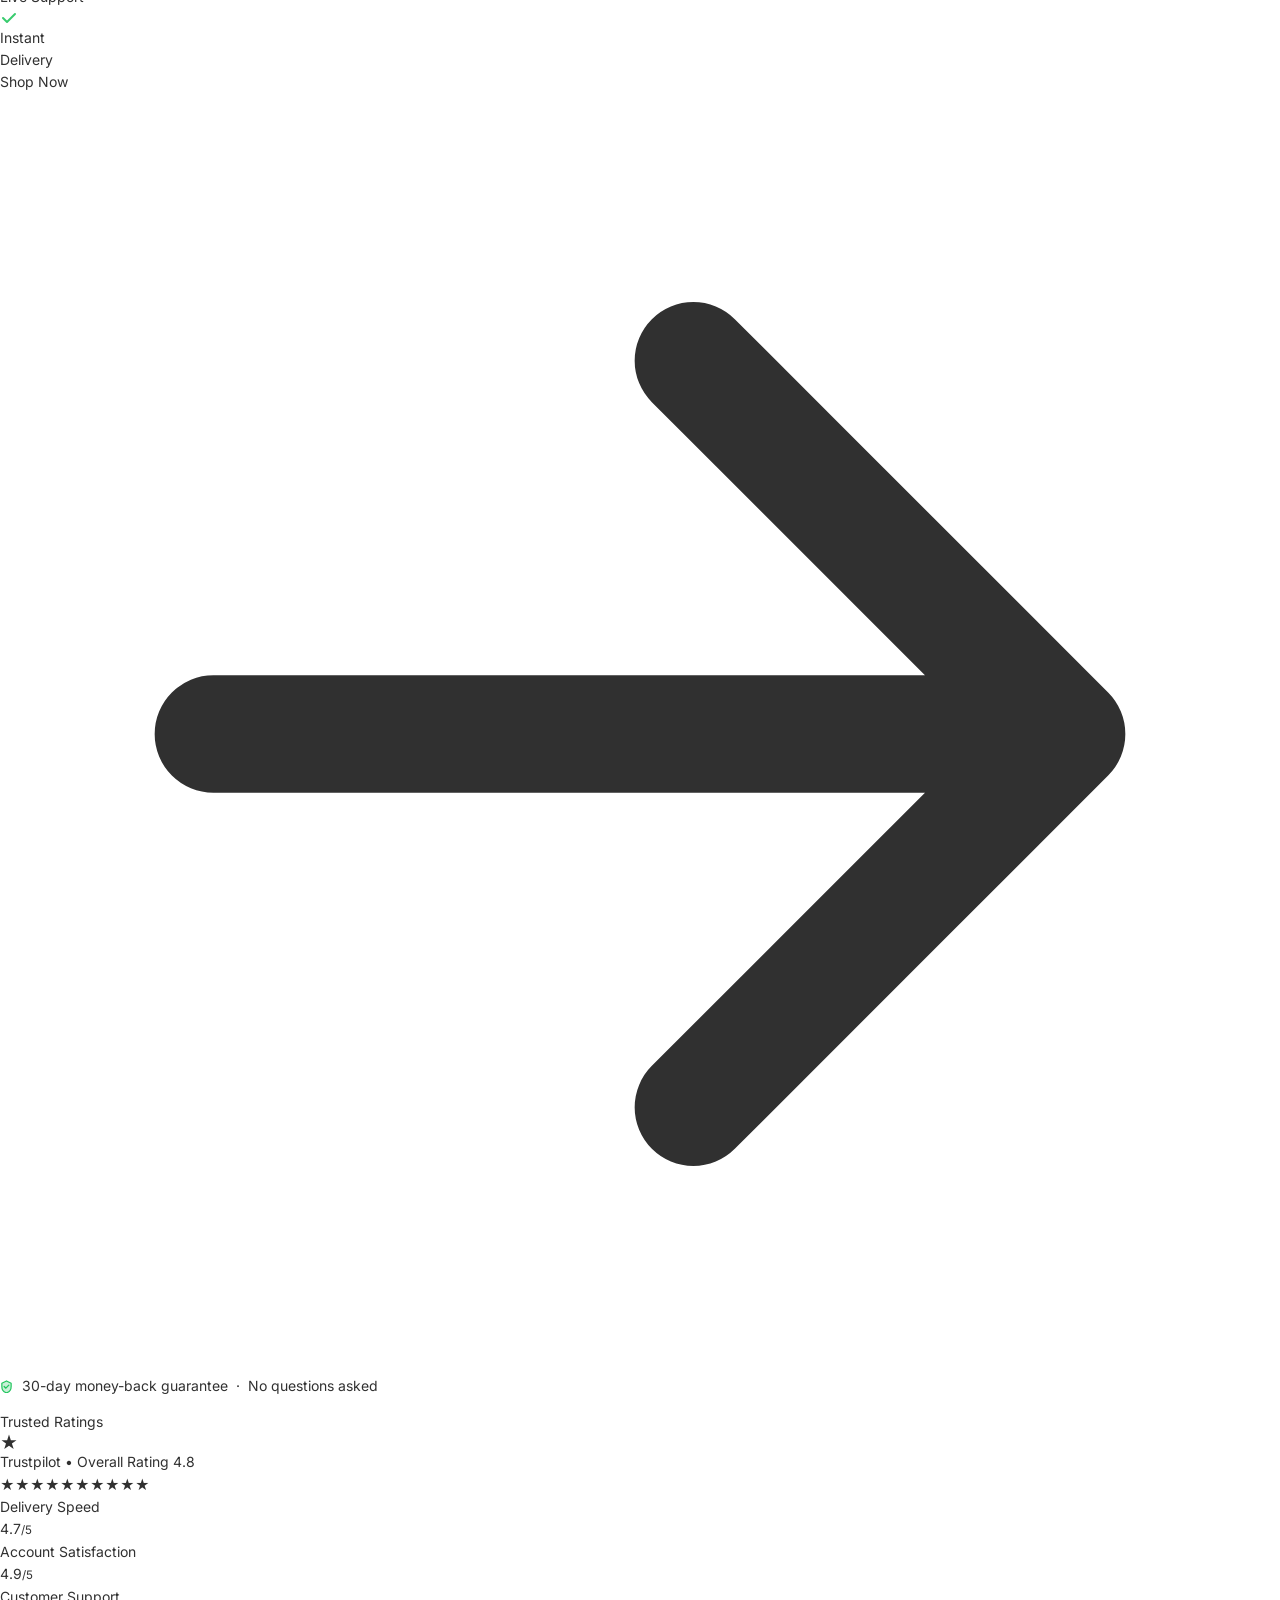
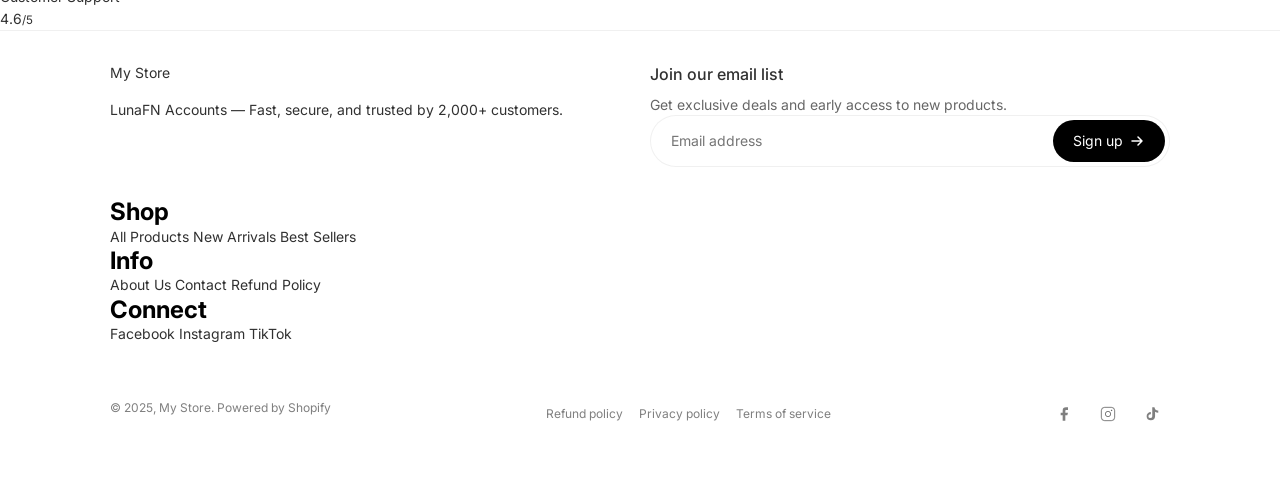
==== commit 9473a40d: "Update index.html" ====
--- a/index.html
+++ b/index.html
@@ -3,22 +3,41 @@
 <head>
   <meta charset="UTF-8">
   <meta name="viewport" content="width=device-width, initial-scale=1.0">
-  <title>My Store</title>
-  <meta name="description" content="Browse our latest products">
+  <title>My Store — Shop For LunaFN Accounts</title>
+  <meta name="description" content="Shop For LunaFN Accounts. 2000+ Happy Customers. Instant Delivery. 24/7 Support.">
   <link rel="preconnect" href="https://fonts.googleapis.com">
   <link rel="preconnect" href="https://fonts.gstatic.com" crossorigin>
-  <link href="https://fonts.googleapis.com/css2?family=Inter:wght@400;500;700&display=swap" rel="stylesheet">
+  <link href="https://fonts.googleapis.com/css2?family=Inter:ital,wght@0,400;0,500;0,600;0,700;0,800;0,900;1,900&display=swap" rel="stylesheet">
   <link rel="stylesheet" href="styles.css">
 </head>
 <body>
 
-  <!-- Skip to content -->
   <a class="skip-to-content" href="#main-content">Skip to content</a>
 
-  <!-- Announcement Bar -->
-  <div class="announcement-bar">
-    <div class="page-width">
-      Welcome to our store
+  <!-- Top Announcement: Over 2000+ Customers -->
+  <div class="announcement-bar-top">
+    Over 2000+ Customers!
+  </div>
+
+  <!-- Scrolling Urgency Bar -->
+  <div class="urgency-bar">
+    <div class="urgency-bar__track" id="urgency-track">
+      <!-- Set 1 -->
+      <div class="urgency-bar__item"><span class="dot dot--orange"></span>🔥 45% OFF — Limited time deal</div>
+      <div class="urgency-bar__item"><span class="dot dot--red"></span>⏱ Ends in <span id="countdown">419:36:17</span></div>
+      <div class="urgency-bar__item"><span class="dot dot--red"></span>🔴 Low Stock — limited accounts available</div>
+      <div class="urgency-bar__item"><span class="dot dot--green"></span>🟢 24 people viewing now</div>
+      <div class="urgency-bar__item"><span class="dot dot--green"></span>⚡ Instant Delivery!</div>
+      <div class="urgency-bar__item"><span class="dot dot--orange"></span>💰 %45 OFF Summer Discount Deal</div>
+      <div class="urgency-bar__item"><span class="dot dot--green"></span>✅ Affordable Prices!</div>
+      <!-- Set 2 (duplicate for seamless loop) -->
+      <div class="urgency-bar__item"><span class="dot dot--orange"></span>🔥 45% OFF — Limited time deal</div>
+      <div class="urgency-bar__item"><span class="dot dot--red"></span>⏱ Ends in <span class="countdown-clone">419:36:17</span></div>
+      <div class="urgency-bar__item"><span class="dot dot--red"></span>🔴 Low Stock — limited accounts available</div>
+      <div class="urgency-bar__item"><span class="dot dot--green"></span>🟢 24 people viewing now</div>
+      <div class="urgency-bar__item"><span class="dot dot--green"></span>⚡ Instant Delivery!</div>
+      <div class="urgency-bar__item"><span class="dot dot--orange"></span>💰 %45 OFF Summer Discount Deal</div>
+      <div class="urgency-bar__item"><span class="dot dot--green"></span>✅ Affordable Prices!</div>
     </div>
   </div>
 
@@ -27,61 +46,28 @@
     <div class="page-width">
       <div class="header-inner">
 
-        <!-- Mobile menu toggle -->
-        <button class="header-menu-toggle" data-menu-toggle aria-label="Open menu" aria-expanded="false">
-          <svg aria-hidden="true" width="20" height="20" viewBox="0 0 14 14" fill="none" xmlns="http://www.w3.org/2000/svg">
-            <path d="M1 3.5H13" stroke="currentColor" stroke-width="1.5" stroke-linecap="round"/>
-            <path d="M1 10.5H13" stroke="currentColor" stroke-width="1.5" stroke-linecap="round"/>
-          </svg>
+        <button class="header-menu-toggle" data-menu-toggle aria-label="Open menu">
+          <svg width="20" height="20" viewBox="0 0 14 14" fill="none"><path d="M1 3.5H13" stroke="currentColor" stroke-width="1.5" stroke-linecap="round"/><path d="M1 10.5H13" stroke="currentColor" stroke-width="1.5" stroke-linecap="round"/></svg>
         </button>
 
-        <!-- Logo -->
         <div class="header-logo">
-          <a href="index.html" aria-label="My Store - Home">
-            <span class="header-logo-text">My Store</span>
-          </a>
-        </div>
-
-        <!-- Desktop Nav -->
-        <nav class="header-nav" role="navigation" aria-label="Main navigation">
-          <ul class="nav-list" role="list">
-            <li class="nav-item">
-              <a href="index.html" class="nav-link">Home</a>
-            </li>
-            <li class="nav-item">
-              <a href="collection.html" class="nav-link">All Products</a>
-            </li>
-            <li class="nav-item" style="position:relative;">
-              <a href="collection.html" class="nav-link">Collections ▾</a>
-              <div class="mega-menu">
-                <ul>
-                  <li><a href="collection.html">New Arrivals</a></li>
-                  <li><a href="collection.html">Best Sellers</a></li>
-                  <li><a href="collection.html">Sale</a></li>
-                </ul>
-              </div>
-            </li>
-            <li class="nav-item">
-              <a href="about.html" class="nav-link">About</a>
-            </li>
-            <li class="nav-item">
-              <a href="contact.html" class="nav-link">Contact</a>
-            </li>
+          <a href="index.html"><span class="header-logo-text">My Store</span></a>
+        </div>
+
+        <nav class="header-nav" role="navigation">
+          <ul class="nav-list">
+            <li><a href="index.html" class="nav-link active">Home</a></li>
+            <li><a href="collection.html" class="nav-link">Catalog</a></li>
+            <li><a href="contact.html" class="nav-link">Contact</a></li>
           </ul>
         </nav>
 
-        <!-- Actions -->
         <div class="header-actions">
           <button class="header-action-btn" data-search-toggle aria-label="Search">
-            <svg aria-hidden="true" xmlns="http://www.w3.org/2000/svg" viewBox="0 0 20 20" fill="none">
-              <circle cx="9" cy="9" r="4.75" stroke="currentColor" stroke-width="1.5"/>
-              <path stroke="currentColor" stroke-linecap="round" stroke-linejoin="round" stroke-width="1.5" d="m12.5 12.5 3.25 3.25"/>
-            </svg>
+            <svg xmlns="http://www.w3.org/2000/svg" viewBox="0 0 20 20" fill="none"><circle cx="9" cy="9" r="4.75" stroke="currentColor" stroke-width="1.5"/><path stroke="currentColor" stroke-linecap="round" stroke-width="1.5" d="m12.5 12.5 3.25 3.25"/></svg>
           </button>
           <button class="header-action-btn" data-cart-toggle aria-label="Cart">
-            <svg aria-hidden="true" xmlns="http://www.w3.org/2000/svg" viewBox="0 0 20 20" fill="none">
-              <path stroke="currentColor" stroke-linecap="round" stroke-linejoin="round" stroke-width="1.5" d="M3.392 6.875h13.216v8.016c0 .567-.224 1.112-.624 1.513-.4.402-.941.627-1.506.627H5.522a2.13 2.13 0 0 1-1.506-.627 2.15 2.15 0 0 1-.624-1.513zM8.818 2.969h2.333c.618 0 1.211.247 1.649.686a2.35 2.35 0 0 1 .683 1.658v1.562H6.486V5.313c0-.622.246-1.218.683-1.658a2.33 2.33 0 0 1 1.65-.686"/>
-            </svg>
+            <svg xmlns="http://www.w3.org/2000/svg" viewBox="0 0 20 20" fill="none"><path stroke="currentColor" stroke-linecap="round" stroke-linejoin="round" stroke-width="1.5" d="M3.392 6.875h13.216v8.016c0 .567-.224 1.112-.624 1.513-.4.402-.941.627-1.506.627H5.522a2.13 2.13 0 0 1-1.506-.627 2.15 2.15 0 0 1-.624-1.513zM8.818 2.969h2.333c.618 0 1.211.247 1.649.686a2.35 2.35 0 0 1 .683 1.658v1.562H6.486V5.313c0-.622.246-1.218.683-1.658a2.33 2.33 0 0 1 1.65-.686"/></svg>
             <span class="cart-count" style="display:none">0</span>
           </button>
         </div>
@@ -91,260 +77,305 @@
   </header>
 
   <!-- Search Overlay -->
-  <div class="search-overlay" role="dialog" aria-label="Search" aria-modal="true">
+  <div class="search-overlay">
     <div class="search-panel">
-      <form action="index.html" method="get" class="search-input-wrap">
-        <svg xmlns="http://www.w3.org/2000/svg" viewBox="0 0 20 20" fill="none" aria-hidden="true">
-          <circle cx="9" cy="9" r="4.75" stroke="currentColor" stroke-width="1.5"/>
-          <path stroke="currentColor" stroke-linecap="round" stroke-width="1.5" d="m12.5 12.5 3.25 3.25"/>
-        </svg>
-        <input type="search" name="q" placeholder="Search products..." autocomplete="off" aria-label="Search">
+      <form class="search-input-wrap" onsubmit="return false;">
+        <svg xmlns="http://www.w3.org/2000/svg" viewBox="0 0 20 20" fill="none"><circle cx="9" cy="9" r="4.75" stroke="currentColor" stroke-width="1.5"/><path stroke="currentColor" stroke-linecap="round" stroke-width="1.5" d="m12.5 12.5 3.25 3.25"/></svg>
+        <input type="search" placeholder="Search products..." autocomplete="off" aria-label="Search">
       </form>
     </div>
   </div>
 
   <!-- Mobile Nav -->
-  <div class="mobile-nav-overlay" role="dialog" aria-label="Navigation" aria-modal="true">
+  <div class="mobile-nav-overlay">
     <div class="mobile-nav-drawer">
       <div class="mobile-nav-header">
         <span class="header-logo-text">My Store</span>
         <button class="mobile-nav-close" aria-label="Close menu">
-          <svg width="20" height="20" viewBox="0 0 20 20" fill="none" xmlns="http://www.w3.org/2000/svg">
-            <path d="M5 5l10 10M15 5L5 15" stroke="currentColor" stroke-width="1.5" stroke-linecap="round"/>
-          </svg>
+          <svg width="20" height="20" viewBox="0 0 20 20" fill="none"><path d="M5 5l10 10M15 5L5 15" stroke="currentColor" stroke-width="1.5" stroke-linecap="round"/></svg>
         </button>
       </div>
       <nav class="mobile-nav-links">
         <a href="index.html">Home</a>
-        <a href="collection.html">All Products</a>
-        <a href="collection.html">New Arrivals</a>
-        <a href="collection.html">Best Sellers</a>
-        <a href="collection.html">Sale</a>
-        <a href="about.html">About</a>
+        <a href="collection.html">Catalog</a>
         <a href="contact.html">Contact</a>
+        <a href="refund-policy.html">Refund Policy</a>
       </nav>
     </div>
   </div>
 
   <!-- Cart Drawer -->
-  <div class="cart-overlay" role="dialog" aria-label="Cart" aria-modal="true">
+  <div class="cart-overlay">
     <div class="cart-drawer">
       <div class="cart-drawer-header">
         <h3>Your cart</h3>
         <button class="cart-drawer-close" aria-label="Close cart">
-          <svg width="20" height="20" viewBox="0 0 20 20" fill="none">
-            <path d="M5 5l10 10M15 5L5 15" stroke="currentColor" stroke-width="1.5" stroke-linecap="round"/>
-          </svg>
+          <svg width="20" height="20" viewBox="0 0 20 20" fill="none"><path d="M5 5l10 10M15 5L5 15" stroke="currentColor" stroke-width="1.5" stroke-linecap="round"/></svg>
         </button>
       </div>
-      <div class="cart-drawer-body">
-        <!-- Rendered by JS -->
-      </div>
+      <div class="cart-drawer-body"></div>
       <div class="cart-drawer-footer" style="display:none;">
-        <div class="cart-total">
-          <span>Subtotal</span>
-          <span class="cart-total-amount">$0.00</span>
-        </div>
-        <p style="font-size:0.75rem;color:rgba(0,0,0,0.5);margin-bottom:16px;">Shipping and taxes calculated at checkout.</p>
-        <a href="cart.html" class="btn btn-primary" style="width:100%;display:flex;padding:16px;font-size:1rem;justify-content:center;">Check out</a>
+        <div class="cart-total"><span>Subtotal</span><span class="cart-total-amount">$0.00</span></div>
+        <p style="font-size:0.75rem;color:rgba(255,255,255,0.3);margin-bottom:16px;">Shipping calculated at checkout.</p>
+        <a href="cart.html" class="btn btn-primary" style="width:100%;display:flex;padding:16px;font-size:1rem;justify-content:center;border-radius:14px;">Check out</a>
       </div>
     </div>
   </div>
 
-  <!-- MAIN CONTENT -->
+  <!-- MAIN -->
   <main id="main-content">
 
-    <!-- Hero Section -->
-    <section class="hero-section hero--medium">
-      <div class="hero-bg-gradient"></div>
-      <div class="hero-content">
-        <div class="page-width">
-          <div class="hero-text">
-            <h2>Browse our latest products</h2>
-          </div>
-          <a href="collection.html" class="btn btn-secondary">Shop all</a>
+    <!-- Hero / Featured Collection Header -->
+    <div class="collection-hero">
+      <div class="page-width">
+        <h1 class="collection-hero__title">Shop For LunaFN Accounts</h1>
+        <p class="collection-hero__subtitle">SUMMER DISCOUNT DEAL! (%45 OFF)</p>
+      </div>
+    </div>
+
+    <!-- Product Grid -->
+    <section class="product-section">
+      <div class="page-width">
+        <div class="product-grid">
+
+          <a href="product.html?id=1" class="product-card">
+            <div class="product-card__image">
+              <div class="product-card__image-placeholder">
+                <svg xmlns="http://www.w3.org/2000/svg" viewBox="0 0 24 24" fill="none" stroke="currentColor" stroke-width="1"><rect x="3" y="3" width="18" height="18" rx="2"/><circle cx="9" cy="9" r="2"/><path d="m21 15-5-5L5 21"/></svg>
+              </div>
+            </div>
+            <div class="product-card__info">
+              <p class="product-card__title">Example product title</p>
+              <p class="product-card__price">$19.99 USD</p>
+            </div>
+          </a>
+
+          <a href="product.html?id=2" class="product-card">
+            <div class="product-card__image">
+              <div class="product-card__image-placeholder">
+                <svg xmlns="http://www.w3.org/2000/svg" viewBox="0 0 24 24" fill="none" stroke="currentColor" stroke-width="1"><rect x="3" y="3" width="18" height="18" rx="2"/><circle cx="9" cy="9" r="2"/><path d="m21 15-5-5L5 21"/></svg>
+              </div>
+            </div>
+            <div class="product-card__info">
+              <p class="product-card__title">Example product title</p>
+              <p class="product-card__price">$19.99 USD</p>
+            </div>
+          </a>
+
+          <a href="product.html?id=3" class="product-card">
+            <div class="product-card__image">
+              <div class="product-card__image-placeholder">
+                <svg xmlns="http://www.w3.org/2000/svg" viewBox="0 0 24 24" fill="none" stroke="currentColor" stroke-width="1"><rect x="3" y="3" width="18" height="18" rx="2"/><circle cx="9" cy="9" r="2"/><path d="m21 15-5-5L5 21"/></svg>
+              </div>
+            </div>
+            <div class="product-card__info">
+              <p class="product-card__title">Example product title</p>
+              <p class="product-card__price">$19.99 USD</p>
+            </div>
+          </a>
+
+          <a href="product.html?id=4" class="product-card">
+            <div class="product-card__image">
+              <div class="product-card__image-placeholder">
+                <svg xmlns="http://www.w3.org/2000/svg" viewBox="0 0 24 24" fill="none" stroke="currentColor" stroke-width="1"><rect x="3" y="3" width="18" height="18" rx="2"/><circle cx="9" cy="9" r="2"/><path d="m21 15-5-5L5 21"/></svg>
+              </div>
+            </div>
+            <div class="product-card__info">
+              <p class="product-card__title">Example product title</p>
+              <p class="product-card__price">$19.99 USD</p>
+            </div>
+          </a>
+
+          <a href="product.html?id=5" class="product-card">
+            <div class="product-card__image">
+              <div class="product-card__image-placeholder">
+                <svg xmlns="http://www.w3.org/2000/svg" viewBox="0 0 24 24" fill="none" stroke="currentColor" stroke-width="1"><rect x="3" y="3" width="18" height="18" rx="2"/><circle cx="9" cy="9" r="2"/><path d="m21 15-5-5L5 21"/></svg>
+              </div>
+            </div>
+            <div class="product-card__info">
+              <p class="product-card__title">Example product title</p>
+              <p class="product-card__price">$19.99 USD</p>
+            </div>
+          </a>
+
+          <a href="product.html?id=6" class="product-card">
+            <div class="product-card__image">
+              <div class="product-card__image-placeholder">
+                <svg xmlns="http://www.w3.org/2000/svg" viewBox="0 0 24 24" fill="none" stroke="currentColor" stroke-width="1"><rect x="3" y="3" width="18" height="18" rx="2"/><circle cx="9" cy="9" r="2"/><path d="m21 15-5-5L5 21"/></svg>
+              </div>
+            </div>
+            <div class="product-card__info">
+              <p class="product-card__title">Example product title</p>
+              <p class="product-card__price">$19.99 USD</p>
+            </div>
+          </a>
+
+          <a href="product.html?id=7" class="product-card">
+            <div class="product-card__image">
+              <div class="product-card__image-placeholder">
+                <svg xmlns="http://www.w3.org/2000/svg" viewBox="0 0 24 24" fill="none" stroke="currentColor" stroke-width="1"><rect x="3" y="3" width="18" height="18" rx="2"/><circle cx="9" cy="9" r="2"/><path d="m21 15-5-5L5 21"/></svg>
+              </div>
+            </div>
+            <div class="product-card__info">
+              <p class="product-card__title">Example product title</p>
+              <p class="product-card__price">$19.99 USD</p>
+            </div>
+          </a>
+
+          <a href="product.html?id=8" class="product-card">
+            <div class="product-card__image">
+              <div class="product-card__image-placeholder">
+                <svg xmlns="http://www.w3.org/2000/svg" viewBox="0 0 24 24" fill="none" stroke="currentColor" stroke-width="1"><rect x="3" y="3" width="18" height="18" rx="2"/><circle cx="9" cy="9" r="2"/><path d="m21 15-5-5L5 21"/></svg>
+              </div>
+            </div>
+            <div class="product-card__info">
+              <p class="product-card__title">Example product title</p>
+              <p class="product-card__price">$19.99 USD</p>
+            </div>
+          </a>
+
         </div>
       </div>
     </section>
 
-    <!-- Featured Products -->
-    <section class="product-list-section">
-      <div class="page-width">
-        <div class="section-header">
-          <h3>All products</h3>
-          <a href="collection.html" class="btn-link">View all</a>
-        </div>
-        <div class="product-grid" id="product-grid">
-          <!-- Products rendered below -->
-          <a href="product.html?id=1" class="product-card">
-            <div class="product-card__image">
-              <div class="product-card__image-placeholder">
-                <svg xmlns="http://www.w3.org/2000/svg" viewBox="0 0 24 24" fill="none" stroke="currentColor" stroke-width="1.5">
-                  <rect x="3" y="3" width="18" height="18" rx="2"/><circle cx="9" cy="9" r="2"/><path d="m21 15-5-5L5 21"/>
-                </svg>
-              </div>
-            </div>
-            <div class="product-card__info">
-              <p class="product-card__title">Sample Product 1</p>
-              <p class="product-card__price">$29.99</p>
-            </div>
-          </a>
-          <a href="product.html?id=2" class="product-card">
-            <div class="product-card__image">
-              <div class="product-card__image-placeholder">
-                <svg xmlns="http://www.w3.org/2000/svg" viewBox="0 0 24 24" fill="none" stroke="currentColor" stroke-width="1.5">
-                  <rect x="3" y="3" width="18" height="18" rx="2"/><circle cx="9" cy="9" r="2"/><path d="m21 15-5-5L5 21"/>
-                </svg>
-              </div>
-            </div>
-            <div class="product-card__info">
-              <p class="product-card__title">Sample Product 2</p>
-              <p class="product-card__price">$49.99</p>
-            </div>
-          </a>
-          <a href="product.html?id=3" class="product-card">
-            <div class="product-card__image">
-              <div class="product-card__image-placeholder">
-                <svg xmlns="http://www.w3.org/2000/svg" viewBox="0 0 24 24" fill="none" stroke="currentColor" stroke-width="1.5">
-                  <rect x="3" y="3" width="18" height="18" rx="2"/><circle cx="9" cy="9" r="2"/><path d="m21 15-5-5L5 21"/>
-                </svg>
-              </div>
-              <span class="product-card__badge badge-sale">Sale</span>
-            </div>
-            <div class="product-card__info">
-              <p class="product-card__title">Sample Product 3</p>
-              <p class="product-card__price">$19.99</p>
-            </div>
-          </a>
-          <a href="product.html?id=4" class="product-card">
-            <div class="product-card__image">
-              <div class="product-card__image-placeholder">
-                <svg xmlns="http://www.w3.org/2000/svg" viewBox="0 0 24 24" fill="none" stroke="currentColor" stroke-width="1.5">
-                  <rect x="3" y="3" width="18" height="18" rx="2"/><circle cx="9" cy="9" r="2"/><path d="m21 15-5-5L5 21"/>
-                </svg>
-              </div>
-              <span class="product-card__badge badge-sold-out">Sold out</span>
-            </div>
-            <div class="product-card__info">
-              <p class="product-card__title">Sample Product 4</p>
-              <p class="product-card__price">$39.99</p>
-            </div>
-          </a>
-          <a href="product.html?id=5" class="product-card">
-            <div class="product-card__image">
-              <div class="product-card__image-placeholder">
-                <svg xmlns="http://www.w3.org/2000/svg" viewBox="0 0 24 24" fill="none" stroke="currentColor" stroke-width="1.5">
-                  <rect x="3" y="3" width="18" height="18" rx="2"/><circle cx="9" cy="9" r="2"/><path d="m21 15-5-5L5 21"/>
-                </svg>
-              </div>
-            </div>
-            <div class="product-card__info">
-              <p class="product-card__title">Sample Product 5</p>
-              <p class="product-card__price">$59.99</p>
-            </div>
-          </a>
-          <a href="product.html?id=6" class="product-card">
-            <div class="product-card__image">
-              <div class="product-card__image-placeholder">
-                <svg xmlns="http://www.w3.org/2000/svg" viewBox="0 0 24 24" fill="none" stroke="currentColor" stroke-width="1.5">
-                  <rect x="3" y="3" width="18" height="18" rx="2"/><circle cx="9" cy="9" r="2"/><path d="m21 15-5-5L5 21"/>
-                </svg>
-              </div>
-            </div>
-            <div class="product-card__info">
-              <p class="product-card__title">Sample Product 6</p>
-              <p class="product-card__price">$34.99</p>
-            </div>
-          </a>
-          <a href="product.html?id=7" class="product-card">
-            <div class="product-card__image">
-              <div class="product-card__image-placeholder">
-                <svg xmlns="http://www.w3.org/2000/svg" viewBox="0 0 24 24" fill="none" stroke="currentColor" stroke-width="1.5">
-                  <rect x="3" y="3" width="18" height="18" rx="2"/><circle cx="9" cy="9" r="2"/><path d="m21 15-5-5L5 21"/>
-                </svg>
-              </div>
-            </div>
-            <div class="product-card__info">
-              <p class="product-card__title">Sample Product 7</p>
-              <p class="product-card__price">$24.99</p>
-            </div>
-          </a>
-          <a href="product.html?id=8" class="product-card">
-            <div class="product-card__image">
-              <div class="product-card__image-placeholder">
-                <svg xmlns="http://www.w3.org/2000/svg" viewBox="0 0 24 24" fill="none" stroke="currentColor" stroke-width="1.5">
-                  <rect x="3" y="3" width="18" height="18" rx="2"/><circle cx="9" cy="9" r="2"/><path d="m21 15-5-5L5 21"/>
-                </svg>
-              </div>
-            </div>
-            <div class="product-card__info">
-              <p class="product-card__title">Sample Product 8</p>
-              <p class="product-card__price">$44.99</p>
-            </div>
-          </a>
+    <!-- CUSTOM LIQUID: Luna Proof CTA -->
+    <section id="luna-proof-cta">
+      <div class="luna-wrap">
+        <div class="luna-card">
+          <div class="luna-glow-top" aria-hidden="true"></div>
+          <div class="luna-glow-bottom" aria-hidden="true"></div>
+          <div class="luna-top">
+            <span class="luna-badge"><span class="luna-dot"></span>Trusted & Verified</span>
+          </div>
+          <h2 class="luna-title">Presented by <span class="luna-accent">Luna Organization</span></h2>
+          <p class="luna-sub">Serving <span class="luna-strong">2,000+</span> customers with fast, secure delivery digitally.</p>
+          <div class="luna-divider" aria-hidden="true"></div>
+          <div class="luna-metrics">
+            <div class="luna-metric">
+              <div class="luna-metric__icon"><svg width="18" height="18" viewBox="0 0 18 18" fill="none"><path d="M9 1.5L11.2 6.5H16.5L12.3 9.8L13.9 15L9 11.9L4.1 15L5.7 9.8L1.5 6.5H6.8L9 1.5Z" fill="#22c55e" opacity="0.9"/></svg></div>
+              <div class="luna-metric__num">2,000+</div>
+              <div class="luna-metric__label">Happy Customers</div>
+            </div>
+            <div class="luna-metric-sep" aria-hidden="true"></div>
+            <div class="luna-metric">
+              <div class="luna-metric__icon"><svg width="18" height="18" viewBox="0 0 18 18" fill="none"><circle cx="9" cy="9" r="7.5" stroke="#22c55e" stroke-width="1.5" opacity="0.9"/><path d="M9 5.5V9.5L11.5 11" stroke="#22c55e" stroke-width="1.6" stroke-linecap="round" stroke-linejoin="round" opacity="0.9"/></svg></div>
+              <div class="luna-metric__num">24/7</div>
+              <div class="luna-metric__label">Live Support</div>
+            </div>
+            <div class="luna-metric-sep" aria-hidden="true"></div>
+            <div class="luna-metric">
+              <div class="luna-metric__icon"><svg width="18" height="18" viewBox="0 0 18 18" fill="none"><path d="M3 9L7 13L15 5" stroke="#22c55e" stroke-width="2" stroke-linecap="round" stroke-linejoin="round" opacity="0.9"/></svg></div>
+              <div class="luna-metric__num">Instant</div>
+              <div class="luna-metric__label">Delivery</div>
+            </div>
+          </div>
+          <div class="luna-divider" aria-hidden="true"></div>
+          <div class="luna-actions">
+            <a class="luna-btn" href="collection.html">
+              <span>Shop Now</span>
+              <svg class="luna-arrow" viewBox="0 0 24 24" aria-hidden="true"><path d="M13 5l7 7-7 7M4 12h16" fill="none" stroke="currentColor" stroke-width="2.2" stroke-linecap="round" stroke-linejoin="round"/></svg>
+            </a>
+            <p class="luna-reassurance">
+              <svg width="13" height="13" viewBox="0 0 14 14" fill="none" style="display:inline;vertical-align:middle;margin-right:5px;"><path d="M7 1L2 3.5V7C2 10.1 4.2 13 7 13.8C9.8 13 12 10.1 12 7V3.5L7 1Z" fill="rgba(34,197,94,0.25)" stroke="#22c55e" stroke-width="1.3" stroke-linejoin="round"/><path d="M4.5 7L6.3 8.8L9.5 5.5" stroke="#22c55e" stroke-width="1.4" stroke-linecap="round" stroke-linejoin="round"/></svg>
+              30-day money-back guarantee &nbsp;·&nbsp; No questions asked
+            </p>
+          </div>
         </div>
       </div>
     </section>
 
+    <!-- CUSTOM LIQUID: Trust Ratings -->
+    <section id="luna-trust-section" aria-label="Customer ratings">
+      <div class="lts-wrap">
+        <div class="lts-card">
+          <div class="lts-header">
+            <div class="lts-badge"><span class="lts-dot"></span>Trusted Ratings</div>
+            <div class="lts-title">
+              <span class="lts-tp">
+                <span class="lts-tp-logo"><svg viewBox="0 0 24 24" width="18" height="18" fill="currentColor"><path d="M12 2l2.47 7.61H22l-6.13 4.45 2.34 7.19L12 17.1 5.66 21.25 8 14.06 2 9.61h7.53L12 2z"/></svg></span>
+                <span class="lts-tp-text">Trustpilot</span>
+              </span>
+              <span class="lts-sep">•</span>
+              Overall Rating <span class="lts-accent">4.8</span>
+            </div>
+            <div class="lts-stars"><span class="lts-stars-fill">★★★★★</span><span class="lts-stars-dim">★★★★★</span></div>
+          </div>
+          <div class="lts-grid">
+            <div class="lts-item">
+              <div class="lts-item-top"><div class="lts-item-title">Delivery Speed</div><div class="lts-score"><span>4.7</span><small>/5</small></div></div>
+              <div class="lts-bar"><div class="lts-bar-fill" style="--w:94%"></div></div>
+            </div>
+            <div class="lts-item">
+              <div class="lts-item-top"><div class="lts-item-title">Account Satisfaction</div><div class="lts-score"><span>4.9</span><small>/5</small></div></div>
+              <div class="lts-bar"><div class="lts-bar-fill" style="--w:98%"></div></div>
+            </div>
+            <div class="lts-item">
+              <div class="lts-item-top"><div class="lts-item-title">Customer Support</div><div class="lts-score"><span>4.6</span><small>/5</small></div></div>
+              <div class="lts-bar"><div class="lts-bar-fill" style="--w:92%"></div></div>
+            </div>
+          </div>
+        </div>
+      </div>
+    </section>
+
   </main>
 
   <!-- Footer -->
-  <footer class="site-footer" role="contentinfo">
+  <footer class="site-footer">
     <div class="footer-main">
       <div class="page-width">
         <div class="footer-grid">
           <div>
+            <p class="footer-logo-text">My Store</p>
+            <p class="footer-desc">LunaFN Accounts — Fast, secure, and trusted by 2,000+ customers.</p>
+          </div>
+          <div>
             <p class="footer-email-label">Join our email list</p>
             <p class="footer-email-desc">Get exclusive deals and early access to new products.</p>
-          </div>
-          <form class="footer-signup" data-newsletter-form>
-            <input type="email" placeholder="Email address" aria-label="Email address" required>
-            <button type="submit">
-              <span>Sign up</span>
-              <svg xmlns="http://www.w3.org/2000/svg" viewBox="0 0 16 16" fill="none" aria-hidden="true">
-                <path d="M3 8h10M9 4l4 4-4 4" stroke="currentColor" stroke-width="1.5" stroke-linecap="round" stroke-linejoin="round"/>
-              </svg>
-            </button>
-          </form>
-        </div>
-      </div>
-    </div>
-
+            <form class="footer-signup" data-newsletter-form>
+              <input type="email" placeholder="Email address" aria-label="Email address" required>
+              <button type="submit">
+                Sign up
+                <svg xmlns="http://www.w3.org/2000/svg" viewBox="0 0 16 16" fill="none"><path d="M3 8h10M9 4l4 4-4 4" stroke="currentColor" stroke-width="1.5" stroke-linecap="round" stroke-linejoin="round"/></svg>
+              </button>
+            </form>
+          </div>
+        </div>
+        <div class="footer-nav-grid" style="margin-top:32px;">
+          <div class="footer-nav-col">
+            <h4>Shop</h4>
+            <a href="collection.html">All Products</a>
+            <a href="collection.html">New Arrivals</a>
+            <a href="collection.html">Best Sellers</a>
+          </div>
+          <div class="footer-nav-col">
+            <h4>Info</h4>
+            <a href="about.html">About Us</a>
+            <a href="contact.html">Contact</a>
+            <a href="refund-policy.html">Refund Policy</a>
+          </div>
+          <div class="footer-nav-col">
+            <h4>Connect</h4>
+            <a href="https://www.facebook.com/" target="_blank" rel="noopener">Facebook</a>
+            <a href="https://www.instagram.com/" target="_blank" rel="noopener">Instagram</a>
+            <a href="https://www.tiktok.com/" target="_blank" rel="noopener">TikTok</a>
+          </div>
+        </div>
+      </div>
+    </div>
     <div class="footer-utilities">
       <div class="page-width">
         <div class="footer-utilities-inner">
           <p class="footer-copyright">© 2025, My Store. Powered by Shopify</p>
-          <nav class="footer-policy-list" aria-label="Footer policies">
+          <nav class="footer-policy-list">
+            <a href="refund-policy.html">Refund policy</a>
             <a href="#">Privacy policy</a>
             <a href="#">Terms of service</a>
-            <a href="#">Refund policy</a>
-            <a href="#">Shipping policy</a>
           </nav>
-          <div class="footer-social" aria-label="Social media links">
-            <!-- Facebook -->
-            <a href="https://www.facebook.com/" target="_blank" rel="noopener" aria-label="Facebook">
-              <svg xmlns="http://www.w3.org/2000/svg" viewBox="0 0 24 24" fill="currentColor">
-                <path d="M18 2h-3a5 5 0 0 0-5 5v3H7v4h3v8h4v-8h3l1-4h-4V7a1 1 0 0 1 1-1h3z"/>
-              </svg>
-            </a>
-            <!-- Instagram -->
-            <a href="https://www.instagram.com/" target="_blank" rel="noopener" aria-label="Instagram">
-              <svg xmlns="http://www.w3.org/2000/svg" viewBox="0 0 24 24" fill="none" stroke="currentColor" stroke-width="1.5" stroke-linecap="round" stroke-linejoin="round">
-                <rect x="2" y="2" width="20" height="20" rx="5" ry="5"/><path d="M16 11.37A4 4 0 1 1 12.63 8 4 4 0 0 1 16 11.37z"/><line x1="17.5" y1="6.5" x2="17.51" y2="6.5"/>
-              </svg>
-            </a>
-            <!-- TikTok -->
-            <a href="https://www.tiktok.com/" target="_blank" rel="noopener" aria-label="TikTok">
-              <svg xmlns="http://www.w3.org/2000/svg" viewBox="0 0 24 24" fill="currentColor">
-                <path d="M19.59 6.69a4.83 4.83 0 0 1-3.77-4.25V2h-3.45v13.67a2.89 2.89 0 0 1-2.88 2.5 2.89 2.89 0 0 1-2.89-2.89 2.89 2.89 0 0 1 2.89-2.89c.28 0 .54.04.79.1V9.01a6.32 6.32 0 0 0-.79-.05 6.34 6.34 0 0 0-6.34 6.34 6.34 6.34 0 0 0 6.34 6.34 6.34 6.34 0 0 0 6.33-6.34V8.69a8.15 8.15 0 0 0 4.77 1.52V6.72a4.85 4.85 0 0 1-1-.03z"/>
-              </svg>
-            </a>
-            <!-- YouTube -->
-            <a href="https://www.youtube.com/" target="_blank" rel="noopener" aria-label="YouTube">
-              <svg xmlns="http://www.w3.org/2000/svg" viewBox="0 0 24 24" fill="currentColor">
-                <path d="M22.54 6.42a2.78 2.78 0 0 0-1.95-1.96C18.88 4 12 4 12 4s-6.88 0-8.59.46a2.78 2.78 0 0 0-1.95 1.96A29 29 0 0 0 1 12a29 29 0 0 0 .46 5.58A2.78 2.78 0 0 0 3.41 19.6C5.12 20 12 20 12 20s6.88 0 8.59-.46a2.78 2.78 0 0 0 1.95-1.95A29 29 0 0 0 23 12a29 29 0 0 0-.46-5.58z"/><polygon points="9.75 15.02 15.5 12 9.75 8.98 9.75 15.02" fill="white"/>
-              </svg>
-            </a>
+          <div class="footer-social">
+            <a href="https://www.facebook.com/" target="_blank" rel="noopener" aria-label="Facebook"><svg xmlns="http://www.w3.org/2000/svg" viewBox="0 0 24 24" fill="currentColor"><path d="M18 2h-3a5 5 0 0 0-5 5v3H7v4h3v8h4v-8h3l1-4h-4V7a1 1 0 0 1 1-1h3z"/></svg></a>
+            <a href="https://www.instagram.com/" target="_blank" rel="noopener" aria-label="Instagram"><svg xmlns="http://www.w3.org/2000/svg" viewBox="0 0 24 24" fill="none" stroke="currentColor" stroke-width="1.5"><rect x="2" y="2" width="20" height="20" rx="5"/><circle cx="12" cy="12" r="4"/><circle cx="17.5" cy="6.5" r=".5" fill="currentColor"/></svg></a>
+            <a href="https://www.tiktok.com/" target="_blank" rel="noopener" aria-label="TikTok"><svg xmlns="http://www.w3.org/2000/svg" viewBox="0 0 24 24" fill="currentColor"><path d="M19.59 6.69a4.83 4.83 0 0 1-3.77-4.25V2h-3.45v13.67a2.89 2.89 0 0 1-2.88 2.5 2.89 2.89 0 0 1-2.89-2.89 2.89 2.89 0 0 1 2.89-2.89c.28 0 .54.04.79.1V9.01a6.34 6.34 0 0 0-6.34 6.33 6.34 6.34 0 0 0 12.67 0V8.69a8.15 8.15 0 0 0 4.77 1.52V6.72a4.85 4.85 0 0 1-1-.03z"/></svg></a>
           </div>
         </div>
       </div>
@@ -352,5 +383,19 @@
   </footer>
 
   <script src="main.js"></script>
+  <script>
+    // Countdown timer
+    let totalSeconds = 419 * 3600 + 36 * 60 + 17;
+    function updateCountdown() {
+      if (totalSeconds <= 0) return;
+      totalSeconds--;
+      const h = Math.floor(totalSeconds / 3600);
+      const m = Math.floor((totalSeconds % 3600) / 60);
+      const s = totalSeconds % 60;
+      const str = `${h}:${String(m).padStart(2,'0')}:${String(s).padStart(2,'0')}`;
+      document.querySelectorAll('#countdown, .countdown-clone').forEach(el => el.textContent = str);
+    }
+    setInterval(updateCountdown, 1000);
+  </script>
 </body>
 </html>
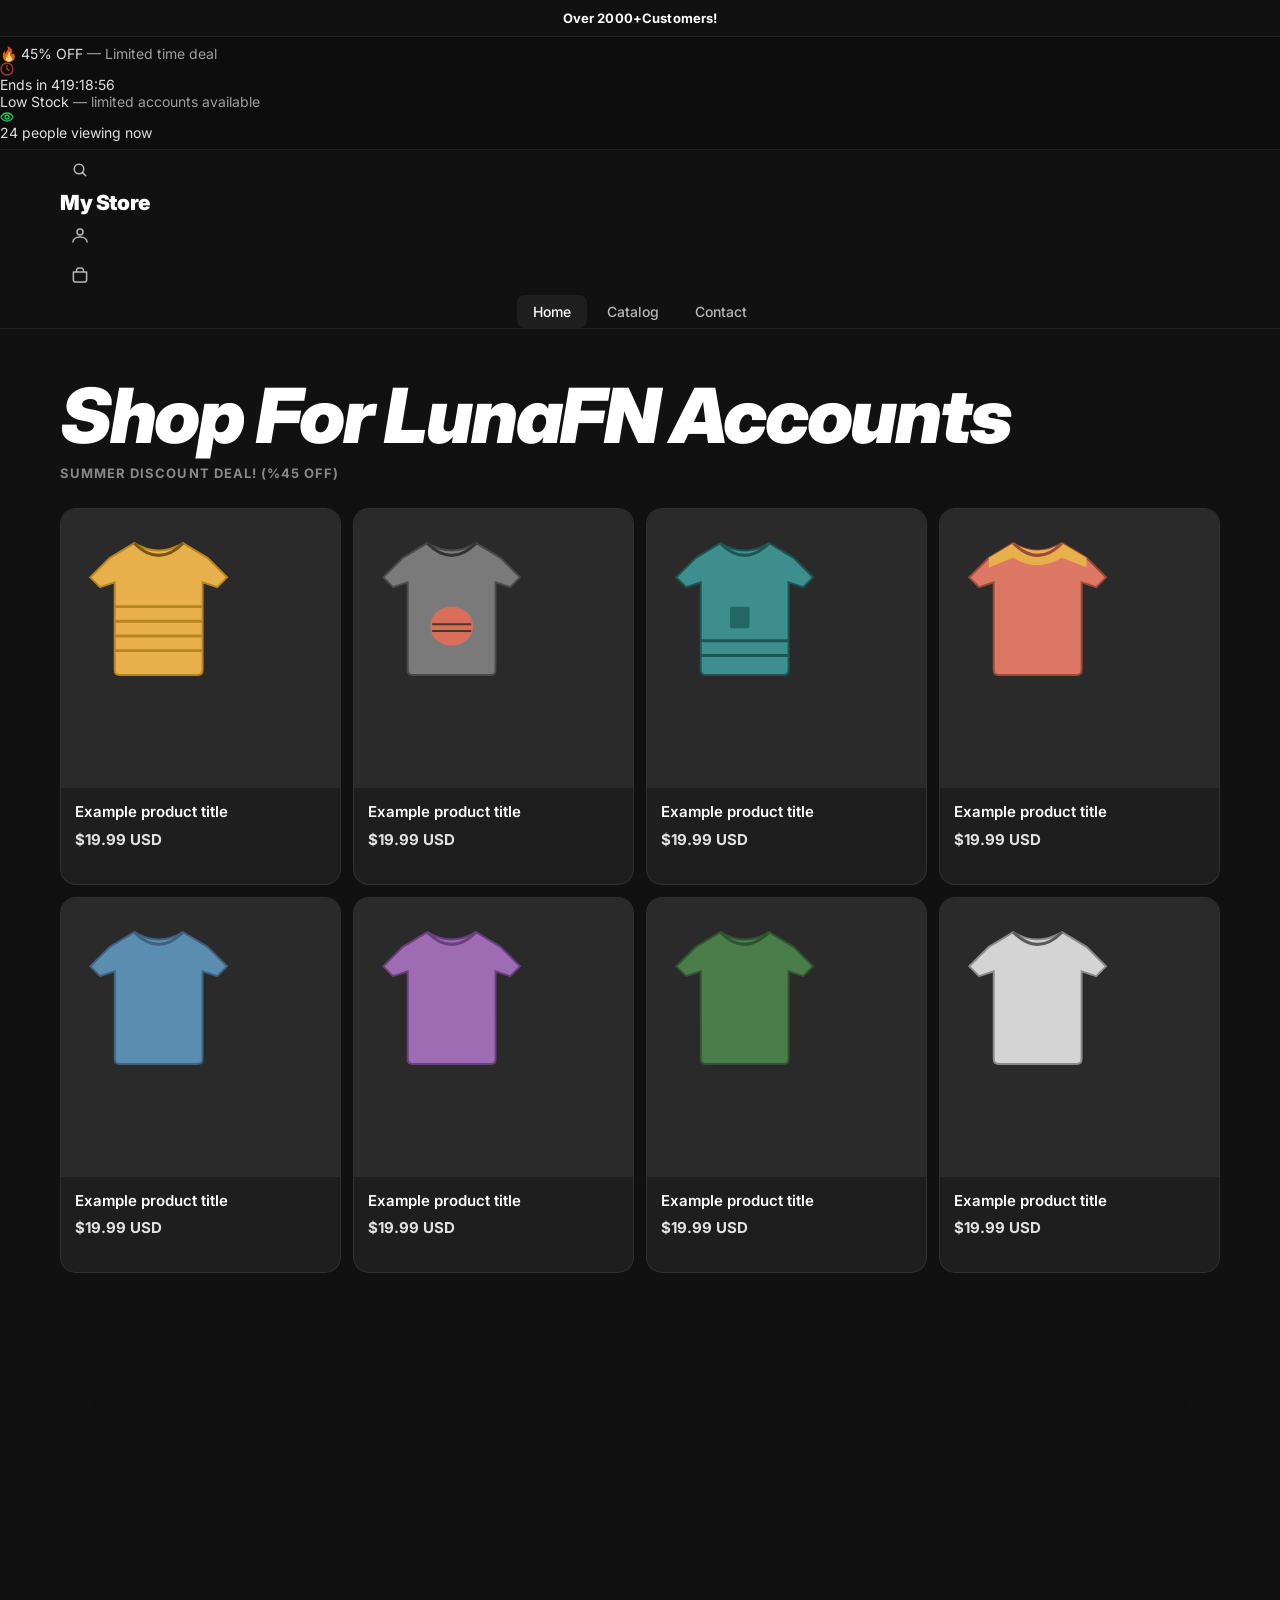
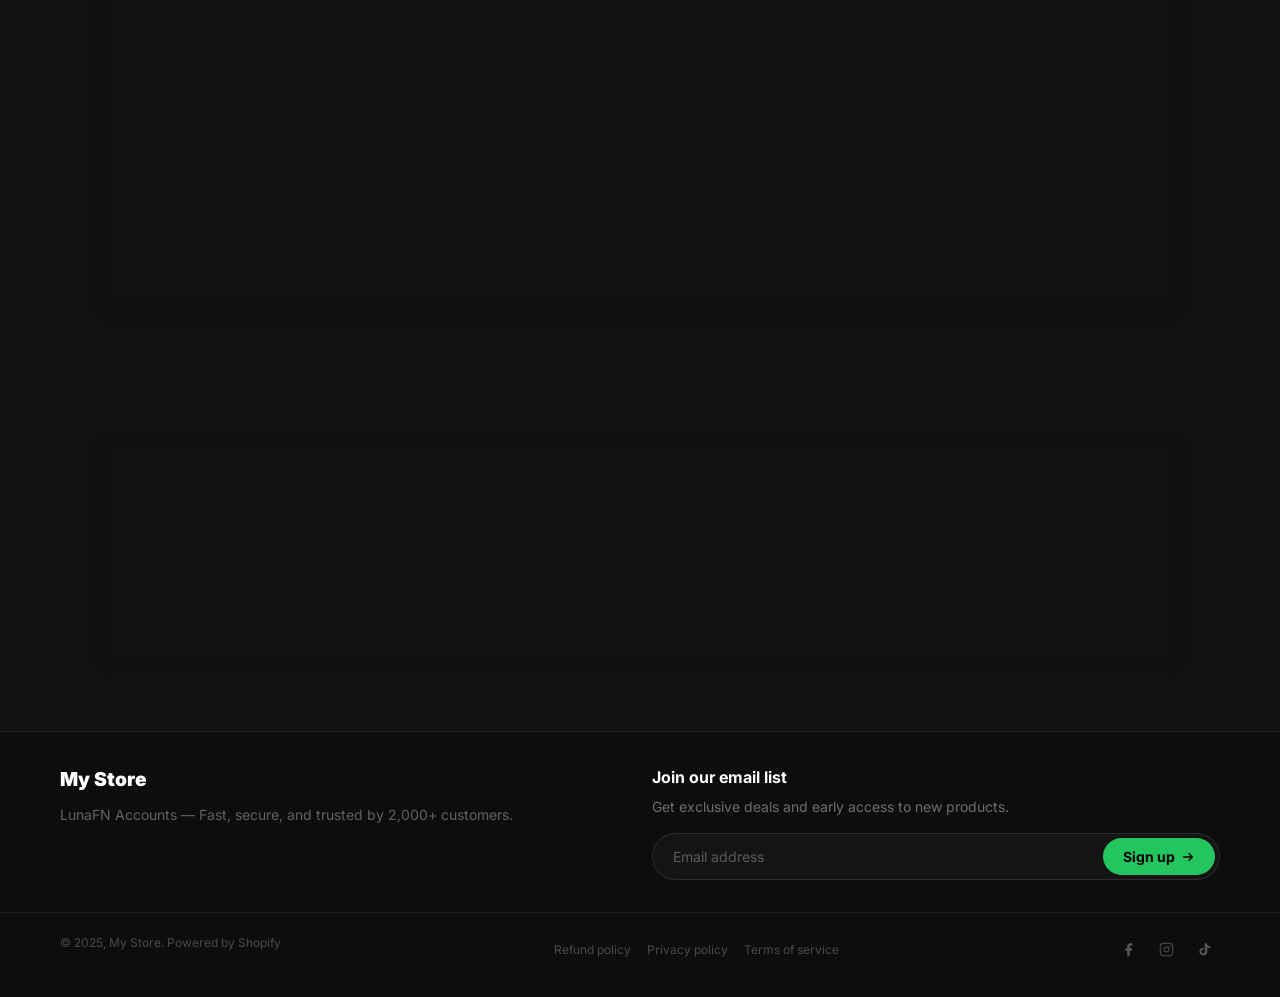
==== commit 0f759943: "Update index.html" ====
--- a/index.html
+++ b/index.html
@@ -4,75 +4,94 @@
   <meta charset="UTF-8">
   <meta name="viewport" content="width=device-width, initial-scale=1.0">
   <title>My Store — Shop For LunaFN Accounts</title>
-  <meta name="description" content="Shop For LunaFN Accounts. 2000+ Happy Customers. Instant Delivery. 24/7 Support.">
+  <meta name="description" content="Shop For LunaFN Accounts. 2000+ Happy Customers. Instant Delivery.">
   <link rel="preconnect" href="https://fonts.googleapis.com">
   <link rel="preconnect" href="https://fonts.gstatic.com" crossorigin>
-  <link href="https://fonts.googleapis.com/css2?family=Inter:ital,wght@0,400;0,500;0,600;0,700;0,800;0,900;1,900&display=swap" rel="stylesheet">
+  <link href="https://fonts.googleapis.com/css2?family=Inter:ital,wght@0,400;0,500;0,600;0,700;0,800;0,900;1,700;1,800;1,900&display=swap" rel="stylesheet">
   <link rel="stylesheet" href="styles.css">
 </head>
 <body>
 
   <a class="skip-to-content" href="#main-content">Skip to content</a>
 
-  <!-- Top Announcement: Over 2000+ Customers -->
+  <!-- Top Announcement Bar with arrows -->
   <div class="announcement-bar-top">
-    Over 2000+ Customers!
+    <div class="announcement-bar-inner">
+      <button class="announcement-arrow announcement-arrow--left" aria-label="Previous">
+        <svg viewBox="0 0 14 14" fill="none"><path d="M9 1L3 7l6 6" stroke="currentColor" stroke-width="1.5" stroke-linecap="round" stroke-linejoin="round"/></svg>
+      </button>
+      <span class="announcement-bar-text">Over 2000+Customers!</span>
+      <button class="announcement-arrow announcement-arrow--right" aria-label="Next">
+        <svg viewBox="0 0 14 14" fill="none"><path d="M5 1l6 6-6 6" stroke="currentColor" stroke-width="1.5" stroke-linecap="round" stroke-linejoin="round"/></svg>
+      </button>
+    </div>
   </div>
 
-  <!-- Scrolling Urgency Bar -->
+  <!-- Urgency Bar (static row of 4 items) -->
   <div class="urgency-bar">
-    <div class="urgency-bar__track" id="urgency-track">
-      <!-- Set 1 -->
-      <div class="urgency-bar__item"><span class="dot dot--orange"></span>🔥 45% OFF — Limited time deal</div>
-      <div class="urgency-bar__item"><span class="dot dot--red"></span>⏱ Ends in <span id="countdown">419:36:17</span></div>
-      <div class="urgency-bar__item"><span class="dot dot--red"></span>🔴 Low Stock — limited accounts available</div>
-      <div class="urgency-bar__item"><span class="dot dot--green"></span>🟢 24 people viewing now</div>
-      <div class="urgency-bar__item"><span class="dot dot--green"></span>⚡ Instant Delivery!</div>
-      <div class="urgency-bar__item"><span class="dot dot--orange"></span>💰 %45 OFF Summer Discount Deal</div>
-      <div class="urgency-bar__item"><span class="dot dot--green"></span>✅ Affordable Prices!</div>
-      <!-- Set 2 (duplicate for seamless loop) -->
-      <div class="urgency-bar__item"><span class="dot dot--orange"></span>🔥 45% OFF — Limited time deal</div>
-      <div class="urgency-bar__item"><span class="dot dot--red"></span>⏱ Ends in <span class="countdown-clone">419:36:17</span></div>
-      <div class="urgency-bar__item"><span class="dot dot--red"></span>🔴 Low Stock — limited accounts available</div>
-      <div class="urgency-bar__item"><span class="dot dot--green"></span>🟢 24 people viewing now</div>
-      <div class="urgency-bar__item"><span class="dot dot--green"></span>⚡ Instant Delivery!</div>
-      <div class="urgency-bar__item"><span class="dot dot--orange"></span>💰 %45 OFF Summer Discount Deal</div>
-      <div class="urgency-bar__item"><span class="dot dot--green"></span>✅ Affordable Prices!</div>
+    <div class="urgency-bar-inner">
+      <div class="urgency-item">
+        <span class="urgency-item-icon">🔥</span>
+        <span class="urgency-item-bold text-orange">45% OFF</span>
+        <span style="color:rgba(255,255,255,0.6);">— Limited time deal</span>
+      </div>
+      <div class="urgency-item">
+        <svg width="14" height="14" viewBox="0 0 14 14" fill="none" style="opacity:0.7;"><circle cx="7" cy="7" r="6" stroke="#ef4444" stroke-width="1.3"/><path d="M7 3.5V7l2 1.5" stroke="#ef4444" stroke-width="1.3" stroke-linecap="round"/></svg>
+        <span>Ends in <span class="urgency-item-bold text-red" id="countdown">419:18:57</span></span>
+      </div>
+      <div class="urgency-item">
+        <span class="urgency-dot urgency-dot--red"></span>
+        <span class="urgency-item-bold text-red">Low Stock</span>
+        <span style="color:rgba(255,255,255,0.6);">— limited accounts available</span>
+      </div>
+      <div class="urgency-item">
+        <svg width="14" height="14" viewBox="0 0 14 14" fill="none"><path d="M1 7s2-4 6-4 6 4 6 4-2 4-6 4-6-4-6-4z" stroke="#22c55e" stroke-width="1.3"/><circle cx="7" cy="7" r="2" stroke="#22c55e" stroke-width="1.3"/></svg>
+        <span><span class="urgency-item-bold text-green">24</span> people viewing now</span>
+      </div>
     </div>
   </div>
 
-  <!-- Header -->
+  <!-- Header with centered logo + nav below -->
   <header class="site-header" role="banner">
     <div class="page-width">
-      <div class="header-inner">
-
-        <button class="header-menu-toggle" data-menu-toggle aria-label="Open menu">
-          <svg width="20" height="20" viewBox="0 0 14 14" fill="none"><path d="M1 3.5H13" stroke="currentColor" stroke-width="1.5" stroke-linecap="round"/><path d="M1 10.5H13" stroke="currentColor" stroke-width="1.5" stroke-linecap="round"/></svg>
-        </button>
-
+
+      <div class="header-top-row">
+        <!-- LEFT: search + mobile menu -->
+        <div class="header-left">
+          <button class="header-menu-toggle" data-menu-toggle aria-label="Open menu">
+            <svg width="20" height="20" viewBox="0 0 14 14" fill="none"><path d="M1 3.5H13" stroke="currentColor" stroke-width="1.5" stroke-linecap="round"/><path d="M1 10.5H13" stroke="currentColor" stroke-width="1.5" stroke-linecap="round"/></svg>
+          </button>
+          <button class="header-action-btn" data-search-toggle aria-label="Search">
+            <svg xmlns="http://www.w3.org/2000/svg" viewBox="0 0 20 20" fill="none"><circle cx="9" cy="9" r="4.75" stroke="currentColor" stroke-width="1.5"/><path stroke="currentColor" stroke-linecap="round" stroke-width="1.5" d="m12.5 12.5 3.25 3.25"/></svg>
+          </button>
+        </div>
+
+        <!-- CENTER: logo -->
         <div class="header-logo">
           <a href="index.html"><span class="header-logo-text">My Store</span></a>
         </div>
 
-        <nav class="header-nav" role="navigation">
-          <ul class="nav-list">
-            <li><a href="index.html" class="nav-link active">Home</a></li>
-            <li><a href="collection.html" class="nav-link">Catalog</a></li>
-            <li><a href="contact.html" class="nav-link">Contact</a></li>
-          </ul>
-        </nav>
-
-        <div class="header-actions">
-          <button class="header-action-btn" data-search-toggle aria-label="Search">
-            <svg xmlns="http://www.w3.org/2000/svg" viewBox="0 0 20 20" fill="none"><circle cx="9" cy="9" r="4.75" stroke="currentColor" stroke-width="1.5"/><path stroke="currentColor" stroke-linecap="round" stroke-width="1.5" d="m12.5 12.5 3.25 3.25"/></svg>
+        <!-- RIGHT: account + cart -->
+        <div class="header-right">
+          <button class="header-action-btn" aria-label="Account">
+            <svg xmlns="http://www.w3.org/2000/svg" viewBox="0 0 20 20" fill="none"><circle cx="10" cy="7" r="3" stroke="currentColor" stroke-width="1.5"/><path d="M3 17c0-3 3-5 7-5s7 2 7 5" stroke="currentColor" stroke-width="1.5" stroke-linecap="round"/></svg>
           </button>
           <button class="header-action-btn" data-cart-toggle aria-label="Cart">
             <svg xmlns="http://www.w3.org/2000/svg" viewBox="0 0 20 20" fill="none"><path stroke="currentColor" stroke-linecap="round" stroke-linejoin="round" stroke-width="1.5" d="M3.392 6.875h13.216v8.016c0 .567-.224 1.112-.624 1.513-.4.402-.941.627-1.506.627H5.522a2.13 2.13 0 0 1-1.506-.627 2.15 2.15 0 0 1-.624-1.513zM8.818 2.969h2.333c.618 0 1.211.247 1.649.686a2.35 2.35 0 0 1 .683 1.658v1.562H6.486V5.313c0-.622.246-1.218.683-1.658a2.33 2.33 0 0 1 1.65-.686"/></svg>
             <span class="cart-count" style="display:none">0</span>
           </button>
         </div>
-
-      </div>
+      </div>
+
+      <!-- Bottom row: Nav -->
+      <nav class="header-nav" role="navigation">
+        <ul class="nav-list">
+          <li><a href="index.html" class="nav-link active">Home</a></li>
+          <li><a href="collection.html" class="nav-link">Catalog</a></li>
+          <li><a href="contact.html" class="nav-link">Contact</a></li>
+        </ul>
+      </nav>
+
     </div>
   </header>
 
@@ -125,7 +144,7 @@
   <!-- MAIN -->
   <main id="main-content">
 
-    <!-- Hero / Featured Collection Header -->
+    <!-- Hero Title -->
     <div class="collection-hero">
       <div class="page-width">
         <h1 class="collection-hero__title">Shop For LunaFN Accounts</h1>
@@ -140,9 +159,14 @@
 
           <a href="product.html?id=1" class="product-card">
             <div class="product-card__image">
-              <div class="product-card__image-placeholder">
-                <svg xmlns="http://www.w3.org/2000/svg" viewBox="0 0 24 24" fill="none" stroke="currentColor" stroke-width="1"><rect x="3" y="3" width="18" height="18" rx="2"/><circle cx="9" cy="9" r="2"/><path d="m21 15-5-5L5 21"/></svg>
-              </div>
+              <svg viewBox="0 0 200 200" xmlns="http://www.w3.org/2000/svg" style="width:70%;height:70%;">
+                <path d="M50 50 L75 35 Q100 50 125 35 L150 50 L170 70 L160 80 L145 75 L145 165 Q145 170 140 170 L60 170 Q55 170 55 165 L55 75 L40 80 L30 70 Z" fill="#e8b04a" stroke="#b8841f" stroke-width="2"/>
+                <line x1="55" y1="100" x2="145" y2="100" stroke="#b8841f" stroke-width="3"/>
+                <line x1="55" y1="115" x2="145" y2="115" stroke="#b8841f" stroke-width="3"/>
+                <line x1="55" y1="130" x2="145" y2="130" stroke="#b8841f" stroke-width="3"/>
+                <line x1="55" y1="145" x2="145" y2="145" stroke="#b8841f" stroke-width="3"/>
+                <path d="M75 35 Q100 60 125 35" fill="none" stroke="#7a5613" stroke-width="3"/>
+              </svg>
             </div>
             <div class="product-card__info">
               <p class="product-card__title">Example product title</p>
@@ -152,9 +176,13 @@
 
           <a href="product.html?id=2" class="product-card">
             <div class="product-card__image">
-              <div class="product-card__image-placeholder">
-                <svg xmlns="http://www.w3.org/2000/svg" viewBox="0 0 24 24" fill="none" stroke="currentColor" stroke-width="1"><rect x="3" y="3" width="18" height="18" rx="2"/><circle cx="9" cy="9" r="2"/><path d="m21 15-5-5L5 21"/></svg>
-              </div>
+              <svg viewBox="0 0 200 200" xmlns="http://www.w3.org/2000/svg" style="width:70%;height:70%;">
+                <path d="M50 50 L75 35 Q100 50 125 35 L150 50 L170 70 L160 80 L145 75 L145 165 Q145 170 140 170 L60 170 Q55 170 55 165 L55 75 L40 80 L30 70 Z" fill="#7a7a7a" stroke="#4a4a4a" stroke-width="2"/>
+                <ellipse cx="100" cy="120" rx="22" ry="20" fill="#d96f5b"/>
+                <line x1="80" y1="118" x2="120" y2="118" stroke="#4a3530" stroke-width="2"/>
+                <line x1="80" y1="125" x2="120" y2="125" stroke="#4a3530" stroke-width="2"/>
+                <path d="M75 35 Q100 60 125 35" fill="none" stroke="#333" stroke-width="3"/>
+              </svg>
             </div>
             <div class="product-card__info">
               <p class="product-card__title">Example product title</p>
@@ -164,9 +192,13 @@
 
           <a href="product.html?id=3" class="product-card">
             <div class="product-card__image">
-              <div class="product-card__image-placeholder">
-                <svg xmlns="http://www.w3.org/2000/svg" viewBox="0 0 24 24" fill="none" stroke="currentColor" stroke-width="1"><rect x="3" y="3" width="18" height="18" rx="2"/><circle cx="9" cy="9" r="2"/><path d="m21 15-5-5L5 21"/></svg>
-              </div>
+              <svg viewBox="0 0 200 200" xmlns="http://www.w3.org/2000/svg" style="width:70%;height:70%;">
+                <path d="M50 50 L75 35 Q100 50 125 35 L150 50 L170 70 L160 80 L145 75 L145 165 Q145 170 140 170 L60 170 Q55 170 55 165 L55 75 L40 80 L30 70 Z" fill="#3e8e8e" stroke="#1d5555" stroke-width="2"/>
+                <rect x="85" y="100" width="20" height="22" fill="#226666" rx="2"/>
+                <line x1="55" y1="135" x2="145" y2="135" stroke="#1d5555" stroke-width="3"/>
+                <line x1="55" y1="150" x2="145" y2="150" stroke="#1d5555" stroke-width="3"/>
+                <path d="M75 35 Q100 60 125 35" fill="none" stroke="#1d5555" stroke-width="3"/>
+              </svg>
             </div>
             <div class="product-card__info">
               <p class="product-card__title">Example product title</p>
@@ -176,9 +208,11 @@
 
           <a href="product.html?id=4" class="product-card">
             <div class="product-card__image">
-              <div class="product-card__image-placeholder">
-                <svg xmlns="http://www.w3.org/2000/svg" viewBox="0 0 24 24" fill="none" stroke="currentColor" stroke-width="1"><rect x="3" y="3" width="18" height="18" rx="2"/><circle cx="9" cy="9" r="2"/><path d="m21 15-5-5L5 21"/></svg>
-              </div>
+              <svg viewBox="0 0 200 200" xmlns="http://www.w3.org/2000/svg" style="width:70%;height:70%;">
+                <path d="M50 50 L75 35 Q100 50 125 35 L150 50 L170 70 L160 80 L145 75 L145 165 Q145 170 140 170 L60 170 Q55 170 55 165 L55 75 L40 80 L30 70 Z" fill="#dc7864" stroke="#9b4a37" stroke-width="2"/>
+                <path d="M50 50 L75 35 Q100 50 125 35 L150 50 L150 60 L125 50 Q100 65 75 50 L50 60 Z" fill="#e8b04a"/>
+                <path d="M75 35 Q100 60 125 35" fill="none" stroke="#9b4a37" stroke-width="3"/>
+              </svg>
             </div>
             <div class="product-card__info">
               <p class="product-card__title">Example product title</p>
@@ -188,9 +222,10 @@
 
           <a href="product.html?id=5" class="product-card">
             <div class="product-card__image">
-              <div class="product-card__image-placeholder">
-                <svg xmlns="http://www.w3.org/2000/svg" viewBox="0 0 24 24" fill="none" stroke="currentColor" stroke-width="1"><rect x="3" y="3" width="18" height="18" rx="2"/><circle cx="9" cy="9" r="2"/><path d="m21 15-5-5L5 21"/></svg>
-              </div>
+              <svg viewBox="0 0 200 200" xmlns="http://www.w3.org/2000/svg" style="width:70%;height:70%;">
+                <path d="M50 50 L75 35 Q100 50 125 35 L150 50 L170 70 L160 80 L145 75 L145 165 Q145 170 140 170 L60 170 Q55 170 55 165 L55 75 L40 80 L30 70 Z" fill="#5a8db0" stroke="#3d6280" stroke-width="2"/>
+                <path d="M75 35 Q100 60 125 35" fill="none" stroke="#3d6280" stroke-width="3"/>
+              </svg>
             </div>
             <div class="product-card__info">
               <p class="product-card__title">Example product title</p>
@@ -200,9 +235,10 @@
 
           <a href="product.html?id=6" class="product-card">
             <div class="product-card__image">
-              <div class="product-card__image-placeholder">
-                <svg xmlns="http://www.w3.org/2000/svg" viewBox="0 0 24 24" fill="none" stroke="currentColor" stroke-width="1"><rect x="3" y="3" width="18" height="18" rx="2"/><circle cx="9" cy="9" r="2"/><path d="m21 15-5-5L5 21"/></svg>
-              </div>
+              <svg viewBox="0 0 200 200" xmlns="http://www.w3.org/2000/svg" style="width:70%;height:70%;">
+                <path d="M50 50 L75 35 Q100 50 125 35 L150 50 L170 70 L160 80 L145 75 L145 165 Q145 170 140 170 L60 170 Q55 170 55 165 L55 75 L40 80 L30 70 Z" fill="#9d6cb3" stroke="#6a3f80" stroke-width="2"/>
+                <path d="M75 35 Q100 60 125 35" fill="none" stroke="#6a3f80" stroke-width="3"/>
+              </svg>
             </div>
             <div class="product-card__info">
               <p class="product-card__title">Example product title</p>
@@ -212,9 +248,10 @@
 
           <a href="product.html?id=7" class="product-card">
             <div class="product-card__image">
-              <div class="product-card__image-placeholder">
-                <svg xmlns="http://www.w3.org/2000/svg" viewBox="0 0 24 24" fill="none" stroke="currentColor" stroke-width="1"><rect x="3" y="3" width="18" height="18" rx="2"/><circle cx="9" cy="9" r="2"/><path d="m21 15-5-5L5 21"/></svg>
-              </div>
+              <svg viewBox="0 0 200 200" xmlns="http://www.w3.org/2000/svg" style="width:70%;height:70%;">
+                <path d="M50 50 L75 35 Q100 50 125 35 L150 50 L170 70 L160 80 L145 75 L145 165 Q145 170 140 170 L60 170 Q55 170 55 165 L55 75 L40 80 L30 70 Z" fill="#4a7d4a" stroke="#2e5530" stroke-width="2"/>
+                <path d="M75 35 Q100 60 125 35" fill="none" stroke="#2e5530" stroke-width="3"/>
+              </svg>
             </div>
             <div class="product-card__info">
               <p class="product-card__title">Example product title</p>
@@ -224,9 +261,10 @@
 
           <a href="product.html?id=8" class="product-card">
             <div class="product-card__image">
-              <div class="product-card__image-placeholder">
-                <svg xmlns="http://www.w3.org/2000/svg" viewBox="0 0 24 24" fill="none" stroke="currentColor" stroke-width="1"><rect x="3" y="3" width="18" height="18" rx="2"/><circle cx="9" cy="9" r="2"/><path d="m21 15-5-5L5 21"/></svg>
-              </div>
+              <svg viewBox="0 0 200 200" xmlns="http://www.w3.org/2000/svg" style="width:70%;height:70%;">
+                <path d="M50 50 L75 35 Q100 50 125 35 L150 50 L170 70 L160 80 L145 75 L145 165 Q145 170 140 170 L60 170 Q55 170 55 165 L55 75 L40 80 L30 70 Z" fill="#d4d4d4" stroke="#8a8a8a" stroke-width="2"/>
+                <path d="M75 35 Q100 60 125 35" fill="none" stroke="#5a5a5a" stroke-width="3"/>
+              </svg>
             </div>
             <div class="product-card__info">
               <p class="product-card__title">Example product title</p>
@@ -238,12 +276,10 @@
       </div>
     </section>
 
-    <!-- CUSTOM LIQUID: Luna Proof CTA -->
+    <!-- LUNA PROOF CTA -->
     <section id="luna-proof-cta">
       <div class="luna-wrap">
         <div class="luna-card">
-          <div class="luna-glow-top" aria-hidden="true"></div>
-          <div class="luna-glow-bottom" aria-hidden="true"></div>
           <div class="luna-top">
             <span class="luna-badge"><span class="luna-dot"></span>Trusted & Verified</span>
           </div>
@@ -252,19 +288,19 @@
           <div class="luna-divider" aria-hidden="true"></div>
           <div class="luna-metrics">
             <div class="luna-metric">
-              <div class="luna-metric__icon"><svg width="18" height="18" viewBox="0 0 18 18" fill="none"><path d="M9 1.5L11.2 6.5H16.5L12.3 9.8L13.9 15L9 11.9L4.1 15L5.7 9.8L1.5 6.5H6.8L9 1.5Z" fill="#22c55e" opacity="0.9"/></svg></div>
+              <div class="luna-metric__icon"><svg width="18" height="18" viewBox="0 0 18 18" fill="none"><path d="M9 1.5L11.2 6.5H16.5L12.3 9.8L13.9 15L9 11.9L4.1 15L5.7 9.8L1.5 6.5H6.8L9 1.5Z" fill="#22c55e"/></svg></div>
               <div class="luna-metric__num">2,000+</div>
               <div class="luna-metric__label">Happy Customers</div>
             </div>
-            <div class="luna-metric-sep" aria-hidden="true"></div>
+            <div class="luna-metric-sep"></div>
             <div class="luna-metric">
-              <div class="luna-metric__icon"><svg width="18" height="18" viewBox="0 0 18 18" fill="none"><circle cx="9" cy="9" r="7.5" stroke="#22c55e" stroke-width="1.5" opacity="0.9"/><path d="M9 5.5V9.5L11.5 11" stroke="#22c55e" stroke-width="1.6" stroke-linecap="round" stroke-linejoin="round" opacity="0.9"/></svg></div>
+              <div class="luna-metric__icon"><svg width="18" height="18" viewBox="0 0 18 18" fill="none"><circle cx="9" cy="9" r="7.5" stroke="#22c55e" stroke-width="1.5"/><path d="M9 5.5V9.5L11.5 11" stroke="#22c55e" stroke-width="1.6" stroke-linecap="round"/></svg></div>
               <div class="luna-metric__num">24/7</div>
               <div class="luna-metric__label">Live Support</div>
             </div>
-            <div class="luna-metric-sep" aria-hidden="true"></div>
+            <div class="luna-metric-sep"></div>
             <div class="luna-metric">
-              <div class="luna-metric__icon"><svg width="18" height="18" viewBox="0 0 18 18" fill="none"><path d="M3 9L7 13L15 5" stroke="#22c55e" stroke-width="2" stroke-linecap="round" stroke-linejoin="round" opacity="0.9"/></svg></div>
+              <div class="luna-metric__icon"><svg width="18" height="18" viewBox="0 0 18 18" fill="none"><path d="M3 9L7 13L15 5" stroke="#22c55e" stroke-width="2" stroke-linecap="round" stroke-linejoin="round"/></svg></div>
               <div class="luna-metric__num">Instant</div>
               <div class="luna-metric__label">Delivery</div>
             </div>
@@ -273,10 +309,10 @@
           <div class="luna-actions">
             <a class="luna-btn" href="collection.html">
               <span>Shop Now</span>
-              <svg class="luna-arrow" viewBox="0 0 24 24" aria-hidden="true"><path d="M13 5l7 7-7 7M4 12h16" fill="none" stroke="currentColor" stroke-width="2.2" stroke-linecap="round" stroke-linejoin="round"/></svg>
+              <svg class="luna-arrow" viewBox="0 0 24 24"><path d="M13 5l7 7-7 7M4 12h16" fill="none" stroke="currentColor" stroke-width="2.2" stroke-linecap="round" stroke-linejoin="round"/></svg>
             </a>
             <p class="luna-reassurance">
-              <svg width="13" height="13" viewBox="0 0 14 14" fill="none" style="display:inline;vertical-align:middle;margin-right:5px;"><path d="M7 1L2 3.5V7C2 10.1 4.2 13 7 13.8C9.8 13 12 10.1 12 7V3.5L7 1Z" fill="rgba(34,197,94,0.25)" stroke="#22c55e" stroke-width="1.3" stroke-linejoin="round"/><path d="M4.5 7L6.3 8.8L9.5 5.5" stroke="#22c55e" stroke-width="1.4" stroke-linecap="round" stroke-linejoin="round"/></svg>
+              <svg width="13" height="13" viewBox="0 0 14 14" fill="none" style="display:inline;vertical-align:middle;margin-right:5px;"><path d="M7 1L2 3.5V7C2 10.1 4.2 13 7 13.8C9.8 13 12 10.1 12 7V3.5L7 1Z" fill="rgba(34,197,94,0.25)" stroke="#22c55e" stroke-width="1.3"/><path d="M4.5 7L6.3 8.8L9.5 5.5" stroke="#22c55e" stroke-width="1.4" stroke-linecap="round"/></svg>
               30-day money-back guarantee &nbsp;·&nbsp; No questions asked
             </p>
           </div>
@@ -284,35 +320,23 @@
       </div>
     </section>
 
-    <!-- CUSTOM LIQUID: Trust Ratings -->
-    <section id="luna-trust-section" aria-label="Customer ratings">
+    <!-- TRUST RATINGS -->
+    <section id="luna-trust-section">
       <div class="lts-wrap">
         <div class="lts-card">
           <div class="lts-header">
             <div class="lts-badge"><span class="lts-dot"></span>Trusted Ratings</div>
             <div class="lts-title">
-              <span class="lts-tp">
-                <span class="lts-tp-logo"><svg viewBox="0 0 24 24" width="18" height="18" fill="currentColor"><path d="M12 2l2.47 7.61H22l-6.13 4.45 2.34 7.19L12 17.1 5.66 21.25 8 14.06 2 9.61h7.53L12 2z"/></svg></span>
-                <span class="lts-tp-text">Trustpilot</span>
-              </span>
+              <span class="lts-tp"><span class="lts-tp-logo"><svg viewBox="0 0 24 24" width="18" height="18" fill="currentColor"><path d="M12 2l2.47 7.61H22l-6.13 4.45 2.34 7.19L12 17.1 5.66 21.25 8 14.06 2 9.61h7.53L12 2z"/></svg></span><span>Trustpilot</span></span>
               <span class="lts-sep">•</span>
               Overall Rating <span class="lts-accent">4.8</span>
             </div>
             <div class="lts-stars"><span class="lts-stars-fill">★★★★★</span><span class="lts-stars-dim">★★★★★</span></div>
           </div>
           <div class="lts-grid">
-            <div class="lts-item">
-              <div class="lts-item-top"><div class="lts-item-title">Delivery Speed</div><div class="lts-score"><span>4.7</span><small>/5</small></div></div>
-              <div class="lts-bar"><div class="lts-bar-fill" style="--w:94%"></div></div>
-            </div>
-            <div class="lts-item">
-              <div class="lts-item-top"><div class="lts-item-title">Account Satisfaction</div><div class="lts-score"><span>4.9</span><small>/5</small></div></div>
-              <div class="lts-bar"><div class="lts-bar-fill" style="--w:98%"></div></div>
-            </div>
-            <div class="lts-item">
-              <div class="lts-item-top"><div class="lts-item-title">Customer Support</div><div class="lts-score"><span>4.6</span><small>/5</small></div></div>
-              <div class="lts-bar"><div class="lts-bar-fill" style="--w:92%"></div></div>
-            </div>
+            <div class="lts-item"><div class="lts-item-top"><div class="lts-item-title">Delivery Speed</div><div class="lts-score"><span>4.7</span><small>/5</small></div></div><div class="lts-bar"><div class="lts-bar-fill" style="--w:94%"></div></div></div>
+            <div class="lts-item"><div class="lts-item-top"><div class="lts-item-title">Account Satisfaction</div><div class="lts-score"><span>4.9</span><small>/5</small></div></div><div class="lts-bar"><div class="lts-bar-fill" style="--w:98%"></div></div></div>
+            <div class="lts-item"><div class="lts-item-top"><div class="lts-item-title">Customer Support</div><div class="lts-score"><span>4.6</span><small>/5</small></div></div><div class="lts-bar"><div class="lts-bar-fill" style="--w:92%"></div></div></div>
           </div>
         </div>
       </div>
@@ -334,31 +358,8 @@
             <p class="footer-email-desc">Get exclusive deals and early access to new products.</p>
             <form class="footer-signup" data-newsletter-form>
               <input type="email" placeholder="Email address" aria-label="Email address" required>
-              <button type="submit">
-                Sign up
-                <svg xmlns="http://www.w3.org/2000/svg" viewBox="0 0 16 16" fill="none"><path d="M3 8h10M9 4l4 4-4 4" stroke="currentColor" stroke-width="1.5" stroke-linecap="round" stroke-linejoin="round"/></svg>
-              </button>
+              <button type="submit">Sign up <svg xmlns="http://www.w3.org/2000/svg" viewBox="0 0 16 16" fill="none"><path d="M3 8h10M9 4l4 4-4 4" stroke="currentColor" stroke-width="1.5" stroke-linecap="round" stroke-linejoin="round"/></svg></button>
             </form>
-          </div>
-        </div>
-        <div class="footer-nav-grid" style="margin-top:32px;">
-          <div class="footer-nav-col">
-            <h4>Shop</h4>
-            <a href="collection.html">All Products</a>
-            <a href="collection.html">New Arrivals</a>
-            <a href="collection.html">Best Sellers</a>
-          </div>
-          <div class="footer-nav-col">
-            <h4>Info</h4>
-            <a href="about.html">About Us</a>
-            <a href="contact.html">Contact</a>
-            <a href="refund-policy.html">Refund Policy</a>
-          </div>
-          <div class="footer-nav-col">
-            <h4>Connect</h4>
-            <a href="https://www.facebook.com/" target="_blank" rel="noopener">Facebook</a>
-            <a href="https://www.instagram.com/" target="_blank" rel="noopener">Instagram</a>
-            <a href="https://www.tiktok.com/" target="_blank" rel="noopener">TikTok</a>
           </div>
         </div>
       </div>
@@ -384,8 +385,7 @@
 
   <script src="main.js"></script>
   <script>
-    // Countdown timer
-    let totalSeconds = 419 * 3600 + 36 * 60 + 17;
+    let totalSeconds = 419 * 3600 + 18 * 60 + 57;
     function updateCountdown() {
       if (totalSeconds <= 0) return;
       totalSeconds--;
@@ -393,7 +393,8 @@
       const m = Math.floor((totalSeconds % 3600) / 60);
       const s = totalSeconds % 60;
       const str = `${h}:${String(m).padStart(2,'0')}:${String(s).padStart(2,'0')}`;
-      document.querySelectorAll('#countdown, .countdown-clone').forEach(el => el.textContent = str);
+      const el = document.getElementById('countdown');
+      if (el) el.textContent = str;
     }
     setInterval(updateCountdown, 1000);
   </script>
--- a/styles.css
+++ b/styles.css
@@ -1,187 +1,139 @@
 /* ============================================
-   HORIZON THEME - REPLICATED CSS
-   ============================================ */
-
-/* CSS Variables / Color Schemes */
+   LUNA FN STORE - DARK THEME
+   ============================================ */
+
+@import url('https://fonts.googleapis.com/css2?family=Inter:wght@400;500;600;700;800;900&display=swap');
+
 :root {
-  /* Scheme 1 - White (default) */
-  --color-background: #ffffff;
-  --color-foreground-heading: #000000;
-  --color-foreground: rgba(0,0,0,0.81);
-  --color-primary: rgba(0,0,0,0.81);
-  --color-border: rgba(0,0,0,0.06);
-  --color-shadow: #000000;
-  --color-primary-btn-bg: #000000;
-  --color-primary-btn-text: #ffffff;
-  --color-primary-btn-hover-bg: #333333;
-  --color-secondary-btn-bg: transparent;
-  --color-secondary-btn-text: #000000;
-  --color-secondary-btn-border: #000000;
-  --color-secondary-btn-hover-bg: #fafafa;
-  --color-input-bg: rgba(255,255,255,0.78);
-  --color-input-text: #333333;
-  --color-input-border: #dfdfdf;
-
-  /* Typography */
-  --font-body-family: 'Inter', -apple-system, BlinkMacSystemFont, sans-serif;
-  --font-heading-family: 'Inter', -apple-system, BlinkMacSystemFont, sans-serif;
-  --font-body-size: 14px;
-  --font-h1-size: 56px;
-  --font-h2-size: 48px;
-  --font-h3-size: 32px;
-  --font-h4-size: 24px;
-  --font-h5-size: 14px;
-  --font-h6-size: 12px;
-  --font-heading-weight: 700;
-  --font-subheading-weight: 500;
-  --font-body-weight: 400;
-
-  /* Layout */
+  --color-bg: #111111;
+  --color-bg-2: #1a1a1a;
+  --color-bg-card: #1e1e1e;
+  --color-border: rgba(255,255,255,0.08);
+  --color-text: rgba(255,255,255,0.87);
+  --color-text-muted: rgba(255,255,255,0.5);
+  --color-heading: #ffffff;
+  --color-green: #22c55e;
+  --color-green-light: #4ade80;
+  --color-green-dim: rgba(34,197,94,0.15);
+  --color-primary-btn: #22c55e;
+  --color-primary-btn-hover: #16a34a;
+  --font: 'Inter', -apple-system, BlinkMacSystemFont, sans-serif;
+  --radius-card: 16px;
+  --radius-btn: 12px;
   --page-width: 1200px;
-  --page-width-narrow: 1100px;
-  --section-padding: 48px;
-  --gap-standard: 24px;
-
-  /* Border Radius */
-  --border-radius-btn-primary: 14px;
-  --border-radius-btn-secondary: 14px;
-  --border-radius-inputs: 4px;
-  --border-radius-popover: 14px;
-  --border-radius-card: 4px;
-
-  /* Transitions */
-  --transition-speed: 0.25s;
-  --transition-ease: ease-out;
-
-  /* Icon */
-  --icon-stroke-width: 1.5;
-
-  /* Logo height */
-  --logo-height: 36px;
-}
-
-/* ============================================
-   RESET & BASE
-   ============================================ */
-*, *::before, *::after {
-  box-sizing: border-box;
-}
+  --transition: 0.2s ease;
+}
+
+*, *::before, *::after { box-sizing: border-box; }
 
 html {
   scroll-behavior: smooth;
   scrollbar-width: thin;
-  scrollbar-color: rgba(0,0,0,0.4) #ffffff;
+  scrollbar-color: rgba(255,255,255,0.2) transparent;
 }
 
 body {
   margin: 0;
   padding: 0;
-  font-family: var(--font-body-family);
-  font-size: var(--font-body-size);
-  font-weight: var(--font-body-weight);
-  color: var(--color-foreground);
-  background-color: var(--color-background);
+  font-family: var(--font);
+  font-size: 14px;
+  color: var(--color-text);
+  background: var(--color-bg);
   display: flex;
   flex-direction: column;
   min-height: 100vh;
-  line-height: 1.6;
   -webkit-font-smoothing: antialiased;
 }
 
-img, picture, video, canvas, svg {
-  display: block;
-  max-width: 100%;
-}
-
-img {
-  width: 100%;
-  height: auto;
-}
-
-input, textarea, select {
-  font: inherit;
-  border-radius: var(--border-radius-inputs);
-}
-
-h1, h2, h3, h4, h5, h6 {
-  font-family: var(--font-heading-family);
-  font-weight: var(--font-heading-weight);
-  color: var(--color-foreground-heading);
-  margin: 0;
-  line-height: 1.1;
-}
-
-h1 { font-size: clamp(32px, 5vw, var(--font-h1-size)); letter-spacing: -0.02em; }
-h2 { font-size: clamp(28px, 4vw, var(--font-h2-size)); letter-spacing: -0.02em; }
-h3 { font-size: clamp(22px, 3vw, var(--font-h3-size)); }
-h4 { font-size: clamp(18px, 2vw, var(--font-h4-size)); }
-h5 { font-size: var(--font-h5-size); font-weight: var(--font-subheading-weight); }
-h6 { font-size: var(--font-h6-size); font-weight: var(--font-subheading-weight); }
-
-p {
-  margin: 0 0 1em;
-  line-height: 1.65;
-}
-
-a {
-  color: inherit;
-  text-decoration: none;
-}
-
-a:hover {
-  text-decoration: underline;
-}
-
-ul, ol {
-  margin: 0;
-  padding: 0;
-  list-style: none;
-}
-
-button {
-  cursor: pointer;
-  border: none;
-  background: none;
-  font: inherit;
-}
+img, svg { display: block; max-width: 100%; }
+img { width: 100%; height: auto; }
+input, textarea, select { font: inherit; }
+h1,h2,h3,h4,h5,h6 { margin: 0; color: var(--color-heading); font-family: var(--font); }
+p { margin: 0 0 1em; line-height: 1.65; }
+a { color: inherit; text-decoration: none; }
+ul, ol { margin: 0; padding: 0; list-style: none; }
+button { cursor: pointer; border: none; background: none; font: inherit; }
+main { flex: 1; }
+
+/* ============================================
+   SCROLLBAR
+   ============================================ */
+::-webkit-scrollbar { width: 8px; }
+::-webkit-scrollbar-track { background: transparent; }
+::-webkit-scrollbar-thumb { background: rgba(255,255,255,0.15); border-radius: 99px; }
 
 /* ============================================
    LAYOUT
    ============================================ */
 .page-width {
-  max-width: var(--page-width-narrow);
+  max-width: var(--page-width);
   margin: 0 auto;
   padding: 0 20px;
 }
 
-.section {
-  padding: var(--section-padding) 0;
-}
-
-main {
-  flex: 1;
-}
-
-/* ============================================
-   ANNOUNCEMENT BAR
-   ============================================ */
-.announcement-bar {
-  background-color: var(--color-background);
+/* ============================================
+   MARQUEE ANNOUNCEMENT BAR (top)
+   ============================================ */
+.announcement-bar-top {
+  background: var(--color-bg);
   border-bottom: 1px solid var(--color-border);
-  padding: 15px 0;
+  padding: 10px 0;
   text-align: center;
-  font-size: 0.75rem;
-  font-family: var(--font-heading-family);
-  font-weight: var(--font-subheading-weight);
-  letter-spacing: 0.03em;
-}
-
-.announcement-bar a {
-  color: var(--color-foreground);
-}
-
-.announcement-bar a:hover {
-  opacity: 0.7;
+  font-size: 13px;
+  font-weight: 700;
+  color: var(--color-heading);
+  letter-spacing: 0.01em;
+}
+
+/* ============================================
+   URGENCY BAR (scrolling)
+   ============================================ */
+.urgency-bar {
+  background: #0d0d0d;
+  border-bottom: 1px solid var(--color-border);
+  padding: 8px 0;
+  overflow: hidden;
+}
+
+.urgency-bar__track {
+  display: flex;
+  width: max-content;
+  animation: marquee 28s linear infinite;
+  gap: 0;
+}
+
+.urgency-bar__track:hover { animation-play-state: paused; }
+
+.urgency-bar__item {
+  display: flex;
+  align-items: center;
+  gap: 6px;
+  padding: 0 28px;
+  font-size: 12px;
+  font-weight: 600;
+  letter-spacing: 0.02em;
+  white-space: nowrap;
+  color: rgba(255,255,255,0.8);
+}
+
+.urgency-bar__item .dot {
+  width: 7px;
+  height: 7px;
+  border-radius: 50%;
+  flex-shrink: 0;
+}
+.dot--orange { background: #f97316; box-shadow: 0 0 8px rgba(249,115,22,0.7); }
+.dot--red    { background: #ef4444; box-shadow: 0 0 8px rgba(239,68,68,0.7); animation: pulse-dot 2s infinite; }
+.dot--green  { background: #22c55e; box-shadow: 0 0 8px rgba(34,197,94,0.7); animation: pulse-dot 2.2s infinite; }
+
+@keyframes pulse-dot {
+  0%,100% { opacity: 1; }
+  50% { opacity: 0.5; }
+}
+
+@keyframes marquee {
+  from { transform: translateX(0); }
+  to   { transform: translateX(-50%); }
 }
 
 /* ============================================
@@ -191,13 +143,13 @@
   position: sticky;
   top: 0;
   z-index: 100;
-  background-color: var(--color-background);
-  border-bottom: 0px solid var(--color-border);
-  transition: background-color 0.3s ease, box-shadow 0.3s ease;
+  background: var(--color-bg);
+  border-bottom: 1px solid var(--color-border);
+  transition: box-shadow 0.3s;
 }
 
 .site-header.scrolled {
-  box-shadow: 0 1px 20px rgba(0,0,0,0.08);
+  box-shadow: 0 4px 30px rgba(0,0,0,0.5);
 }
 
 .header-inner {
@@ -209,12 +161,6 @@
 }
 
 /* Logo */
-.header-logo {
-  flex-shrink: 0;
-  display: flex;
-  align-items: center;
-}
-
 .header-logo a {
   display: flex;
   align-items: center;
@@ -222,26 +168,14 @@
 }
 
 .header-logo-text {
-  font-family: var(--font-heading-family);
-  font-weight: var(--font-heading-weight);
-  font-size: 1.25rem;
-  color: var(--color-foreground-heading);
-  letter-spacing: -0.01em;
-}
-
-.header-logo img {
-  height: var(--logo-height);
-  width: auto;
-  object-fit: contain;
+  font-size: 1.3rem;
+  font-weight: 900;
+  letter-spacing: -0.02em;
+  color: var(--color-heading);
 }
 
 /* Nav */
-.header-nav {
-  display: flex;
-  align-items: center;
-  gap: 0;
-  flex: 1;
-}
+.header-nav { display: flex; flex: 1; justify-content: center; }
 
 .nav-list {
   display: flex;
@@ -249,78 +183,26 @@
   gap: 4px;
 }
 
-.nav-item {
-  position: relative;
-}
-
 .nav-link {
-  display: flex;
-  align-items: center;
-  padding: 8px 14px;
+  display: block;
+  padding: 8px 16px;
   font-size: 0.875rem;
-  font-family: var(--font-body-family);
-  color: var(--color-foreground);
+  font-weight: 500;
+  color: rgba(255,255,255,0.7);
+  border-radius: 8px;
+  transition: background var(--transition), color var(--transition);
   text-decoration: none;
-  border-radius: 8px;
-  transition: background-color var(--transition-speed) var(--transition-ease);
   white-space: nowrap;
 }
 
-.nav-link:hover {
-  background-color: rgba(0,0,0,0.04);
+.nav-link:hover, .nav-link.active {
+  background: rgba(255,255,255,0.06);
+  color: #ffffff;
   text-decoration: none;
 }
 
-/* Mega menu */
-.nav-item:hover .mega-menu {
-  opacity: 1;
-  visibility: visible;
-  transform: translateY(0);
-  pointer-events: all;
-}
-
-.mega-menu {
-  position: absolute;
-  top: calc(100% + 8px);
-  left: 50%;
-  transform: translateX(-50%) translateY(-8px);
-  background: white;
-  border-radius: var(--border-radius-popover);
-  box-shadow: 0 4px 32px rgba(0,0,0,0.12);
-  padding: 20px;
-  min-width: 200px;
-  opacity: 0;
-  visibility: hidden;
-  transition: opacity 0.2s ease, transform 0.2s ease, visibility 0.2s;
-  pointer-events: none;
-}
-
-.mega-menu ul {
-  display: flex;
-  flex-direction: column;
-  gap: 4px;
-}
-
-.mega-menu a {
-  display: block;
-  padding: 8px 12px;
-  border-radius: 8px;
-  font-size: 0.875rem;
-  transition: background-color 0.2s;
-}
-
-.mega-menu a:hover {
-  background-color: rgba(0,0,0,0.04);
-  text-decoration: none;
-}
-
 /* Header actions */
-.header-actions {
-  display: flex;
-  align-items: center;
-  gap: 4px;
-  flex-shrink: 0;
-}
+.header-actions { display: flex; align-items: center; gap: 4px; }
 
 .header-action-btn {
   display: flex;
@@ -329,262 +211,163 @@
   width: 40px;
   height: 40px;
   border-radius: 50%;
-  color: var(--color-foreground);
-  transition: background-color var(--transition-speed) var(--transition-ease);
+  color: rgba(255,255,255,0.7);
+  transition: background var(--transition), color var(--transition);
   position: relative;
   text-decoration: none;
 }
 
 .header-action-btn:hover {
-  background-color: rgba(0,0,0,0.06);
+  background: rgba(255,255,255,0.08);
+  color: #fff;
   text-decoration: none;
 }
 
-.header-action-btn svg {
-  width: 20px;
-  height: 20px;
-}
+.header-action-btn svg { width: 20px; height: 20px; }
 
 .cart-count {
   position: absolute;
-  top: 2px;
-  right: 2px;
-  width: 16px;
-  height: 16px;
-  background: var(--color-foreground-heading);
-  color: white;
+  top: 2px; right: 2px;
+  width: 16px; height: 16px;
+  background: var(--color-green);
+  color: #000;
   border-radius: 50%;
   font-size: 10px;
+  font-weight: 700;
   display: flex;
   align-items: center;
   justify-content: center;
   line-height: 1;
-  font-weight: 600;
-}
-
-/* Mobile menu toggle */
+}
+
+/* Mobile toggle */
 .header-menu-toggle {
   display: none;
   align-items: center;
   justify-content: center;
-  width: 40px;
-  height: 40px;
+  width: 40px; height: 40px;
   border-radius: 50%;
-  color: var(--color-foreground);
+  color: rgba(255,255,255,0.7);
   cursor: pointer;
-  transition: background-color 0.2s;
-}
-
-.header-menu-toggle:hover {
-  background-color: rgba(0,0,0,0.06);
-}
-
-/* Search overlay */
-.search-overlay {
-  position: fixed;
-  inset: 0;
-  background: rgba(0,0,0,0.5);
-  z-index: 200;
-  opacity: 0;
-  visibility: hidden;
-  transition: opacity 0.3s ease, visibility 0.3s;
-  display: flex;
-  align-items: flex-start;
-  padding-top: 80px;
-}
-
-.search-overlay.open {
-  opacity: 1;
-  visibility: visible;
-}
-
-.search-panel {
-  background: white;
-  width: 100%;
-  max-width: var(--page-width-narrow);
-  margin: 0 auto;
-  border-radius: var(--border-radius-popover);
-  padding: 24px;
-  box-shadow: 0 8px 40px rgba(0,0,0,0.15);
-}
-
-.search-input-wrap {
-  display: flex;
-  align-items: center;
+  transition: background 0.2s;
+}
+
+.header-menu-toggle:hover { background: rgba(255,255,255,0.08); }
+
+/* ============================================
+   HERO / FEATURED COLLECTION HEADER
+   ============================================ */
+.collection-hero {
+  padding: 48px 0 24px;
+  background: var(--color-bg);
+}
+
+.collection-hero__title {
+  font-size: clamp(36px, 6vw, 76px);
+  font-weight: 900;
+  letter-spacing: -0.03em;
+  line-height: 1;
+  font-style: italic;
+  color: var(--color-heading);
+  margin-bottom: 10px;
+}
+
+.collection-hero__subtitle {
+  font-size: 13px;
+  font-weight: 700;
+  text-transform: uppercase;
+  letter-spacing: 0.08em;
+  color: rgba(255,255,255,0.5);
+  margin: 0;
+}
+
+/* ============================================
+   PRODUCT GRID
+   ============================================ */
+.product-section {
+  padding: 0 0 64px;
+  background: var(--color-bg);
+}
+
+.product-grid {
+  display: grid;
+  grid-template-columns: repeat(4, 1fr);
   gap: 12px;
-  border: 1px solid var(--color-input-border);
-  border-radius: 100px;
-  padding: 12px 20px;
-  background: var(--color-input-bg);
-}
-
-.search-input-wrap svg {
-  width: 18px;
-  height: 18px;
-  flex-shrink: 0;
-  opacity: 0.5;
-}
-
-.search-input-wrap input {
-  border: none;
-  outline: none;
-  background: none;
-  flex: 1;
-  font-size: 1rem;
-  color: var(--color-foreground-heading);
-}
-
-/* Mobile nav drawer */
-.mobile-nav-overlay {
-  position: fixed;
-  inset: 0;
-  background: rgba(0,0,0,0.5);
-  z-index: 150;
-  opacity: 0;
-  visibility: hidden;
-  transition: opacity 0.3s, visibility 0.3s;
-}
-
-.mobile-nav-overlay.open {
-  opacity: 1;
-  visibility: visible;
-}
-
-.mobile-nav-drawer {
-  position: fixed;
-  top: 0;
-  left: 0;
-  bottom: 0;
-  width: 320px;
-  max-width: 90vw;
-  background: white;
-  z-index: 151;
-  transform: translateX(-100%);
-  transition: transform 0.35s cubic-bezier(0.25, 0.1, 0.25, 1);
+}
+
+.product-card {
   display: flex;
   flex-direction: column;
-  overflow-y: auto;
-}
-
-.mobile-nav-overlay.open .mobile-nav-drawer {
-  transform: translateX(0);
-}
-
-.mobile-nav-header {
-  display: flex;
-  align-items: center;
-  justify-content: space-between;
-  padding: 20px 24px;
-  border-bottom: 1px solid var(--color-border);
-}
-
-.mobile-nav-close {
+  text-decoration: none;
+  color: inherit;
+  background: var(--color-bg-card);
+  border-radius: var(--radius-card);
+  overflow: hidden;
+  border: 1px solid var(--color-border);
+  transition: border-color var(--transition), transform var(--transition);
+  position: relative;
+}
+
+.product-card:hover {
+  border-color: rgba(255,255,255,0.16);
+  transform: translateY(-2px);
+  text-decoration: none;
+}
+
+.product-card__image {
+  aspect-ratio: 1;
+  background: #2a2a2a;
+  overflow: hidden;
+  position: relative;
+}
+
+.product-card__image img {
+  width: 100%; height: 100%;
+  object-fit: cover;
+  transition: transform 0.4s ease;
+}
+
+.product-card:hover .product-card__image img { transform: scale(1.03); }
+
+.product-card__image-placeholder {
+  width: 100%; height: 100%;
   display: flex;
   align-items: center;
   justify-content: center;
-  width: 36px;
-  height: 36px;
-  border-radius: 50%;
-  cursor: pointer;
-  transition: background-color 0.2s;
-}
-
-.mobile-nav-close:hover {
-  background-color: rgba(0,0,0,0.06);
-}
-
-.mobile-nav-links {
-  padding: 16px;
-  flex: 1;
-}
-
-.mobile-nav-links a {
-  display: block;
-  padding: 14px 16px;
-  font-size: 1rem;
-  border-radius: 10px;
-  color: var(--color-foreground-heading);
-  transition: background-color 0.2s;
-  font-weight: 500;
-}
-
-.mobile-nav-links a:hover {
-  background-color: rgba(0,0,0,0.04);
-  text-decoration: none;
-}
-
-/* ============================================
-   HERO SECTION
-   ============================================ */
-.hero-section {
-  position: relative;
-  overflow: hidden;
-  min-height: 500px;
-  display: flex;
-  align-items: flex-end;
-  background: #1a1a1a;
-}
-
-.hero-section.hero--medium { min-height: 500px; }
-.hero-section.hero--large { min-height: 680px; }
-.hero-section.hero--small { min-height: 340px; }
-
-.hero-bg {
+  background: linear-gradient(135deg, #2a2a2a, #222);
+}
+
+.product-card__image-placeholder svg { width: 48px; height: 48px; opacity: 0.2; }
+
+.product-card__info { padding: 14px 14px 16px; }
+
+.product-card__title {
+  font-size: 0.9375rem;
+  font-weight: 600;
+  color: var(--color-heading);
+  margin: 0 0 6px;
+  line-height: 1.3;
+}
+
+.product-card__price {
+  font-size: 0.9375rem;
+  font-weight: 700;
+  color: var(--color-text);
+}
+
+.product-card__badge {
   position: absolute;
-  inset: 0;
-  background-size: cover;
-  background-position: center;
-  background-repeat: no-repeat;
-}
-
-.hero-bg::after {
-  content: '';
-  position: absolute;
-  inset: 0;
-  background: rgba(18,18,18,0.4);
-}
-
-/* Gradient placeholder background when no image */
-.hero-bg-gradient {
-  position: absolute;
-  inset: 0;
-  background: linear-gradient(135deg, #1a1a2e 0%, #16213e 40%, #0f3460 70%, #533483 100%);
-}
-
-.hero-bg-gradient::after {
-  content: '';
-  position: absolute;
-  inset: 0;
-  background: rgba(18,18,18,0.3);
-}
-
-.hero-content {
-  position: relative;
-  z-index: 2;
-  width: 100%;
-  padding: 100px 0 72px;
-  color: #ffffff;
-}
-
-.hero-content .page-width {
-  display: flex;
-  flex-direction: column;
-  align-items: flex-start;
-  justify-content: flex-end;
-  gap: var(--gap-standard);
-}
-
-.hero-text {
-  max-width: 600px;
-}
-
-.hero-text h2 {
-  color: #ffffff;
-  font-size: clamp(1.25rem, 3vw, 1.5rem);
-  font-weight: 400;
-  font-family: var(--font-body-family);
-  line-height: 1.4;
-}
+  top: 10px; right: 10px;
+  padding: 4px 10px;
+  border-radius: 99px;
+  font-size: 11px;
+  font-weight: 700;
+  text-transform: uppercase;
+  letter-spacing: 0.04em;
+}
+
+.badge-sale { background: var(--color-green); color: #000; }
+.badge-sold-out { background: rgba(255,255,255,0.12); color: rgba(255,255,255,0.7); border: 1px solid rgba(255,255,255,0.15); }
 
 /* ============================================
    BUTTONS
@@ -596,1115 +379,737 @@
   gap: 8px;
   padding: 12px 24px;
   font-size: 0.875rem;
-  font-family: var(--font-body-family);
-  font-weight: 500;
-  text-decoration: none;
+  font-weight: 700;
   cursor: pointer;
-  transition: all var(--transition-speed) var(--transition-ease);
+  transition: all var(--transition);
   white-space: nowrap;
   border: none;
   outline: none;
+  text-decoration: none;
 }
 
 .btn-primary {
-  background: var(--color-primary-btn-bg);
-  color: var(--color-primary-btn-text);
-  border-radius: var(--border-radius-btn-primary);
+  background: linear-gradient(135deg, #22c55e, #16a34a);
+  color: #fff;
+  border-radius: var(--radius-btn);
+  box-shadow: 0 4px 16px rgba(34,197,94,0.3);
 }
 
 .btn-primary:hover {
-  background: var(--color-primary-btn-hover-bg);
+  filter: brightness(1.08);
+  transform: translateY(-1px);
+  box-shadow: 0 6px 24px rgba(34,197,94,0.4);
   text-decoration: none;
-  color: var(--color-primary-btn-text);
+  color: #fff;
 }
 
 .btn-secondary {
-  background: var(--color-secondary-btn-bg);
-  color: var(--color-secondary-btn-text);
-  border: 1px solid var(--color-secondary-btn-border);
-  border-radius: var(--border-radius-btn-secondary);
+  background: rgba(255,255,255,0.06);
+  color: #fff;
+  border: 1px solid rgba(255,255,255,0.15);
+  border-radius: var(--radius-btn);
 }
 
 .btn-secondary:hover {
-  background: var(--color-secondary-btn-hover-bg);
+  background: rgba(255,255,255,0.1);
+  border-color: rgba(255,255,255,0.25);
   text-decoration: none;
-}
-
-/* On dark (scheme-6) backgrounds */
-.scheme-dark .btn-secondary,
-.hero-content .btn-secondary {
-  --color-secondary-btn-bg: transparent;
-  --color-secondary-btn-text: #ffffff;
-  --color-secondary-btn-border: #ffffff;
-  --color-secondary-btn-hover-bg: rgba(255,255,255,0.08);
-}
-
-.btn-link {
-  background: none;
-  color: var(--color-foreground);
-  text-decoration: underline;
-  padding: 8px 0;
-  border-radius: 0;
-  font-size: 0.875rem;
-}
-
-.btn-link:hover {
-  opacity: 0.7;
-  text-decoration: underline;
-}
-
-/* ============================================
-   PRODUCT LIST SECTION
-   ============================================ */
-.product-list-section {
-  padding: 48px 0;
-  background: var(--color-background);
-}
-
-.section-header {
+  color: #fff;
+}
+
+/* ============================================
+   SEARCH OVERLAY
+   ============================================ */
+.search-overlay {
+  position: fixed; inset: 0;
+  background: rgba(0,0,0,0.7);
+  z-index: 200;
+  opacity: 0; visibility: hidden;
+  transition: opacity 0.3s, visibility 0.3s;
   display: flex;
-  align-items: flex-end;
-  justify-content: space-between;
-  margin-bottom: 28px;
-  gap: 16px;
-}
-
-.section-header h3 {
-  font-size: clamp(18px, 2vw, 22px);
-  font-family: var(--font-body-family);
-  font-weight: 400;
-  color: var(--color-foreground);
-}
-
-.section-header .btn-link {
-  flex-shrink: 0;
-  font-size: 0.875rem;
-}
-
-/* Product grid */
-.product-grid {
-  display: grid;
-  grid-template-columns: repeat(4, 1fr);
-  gap: 8px;
-  row-gap: 24px;
-}
-
-/* Product card */
-.product-card {
-  display: flex;
-  flex-direction: column;
-  gap: 4px;
-  text-decoration: none;
-  color: inherit;
-  cursor: pointer;
-}
-
-.product-card:hover {
-  text-decoration: none;
-}
-
-.product-card__image {
-  position: relative;
-  overflow: hidden;
-  background: #f5f5f5;
-  border-radius: var(--border-radius-card);
-  aspect-ratio: 3/4;
-}
-
-.product-card__image img {
-  width: 100%;
-  height: 100%;
-  object-fit: cover;
-  transition: transform 0.4s ease;
-}
-
-.product-card:hover .product-card__image img {
-  transform: scale(1.02);
-}
-
-/* Placeholder for products without images */
-.product-card__image-placeholder {
-  width: 100%;
-  height: 100%;
+  align-items: flex-start;
+  padding-top: 100px;
+}
+
+.search-overlay.open { opacity: 1; visibility: visible; }
+
+.search-panel {
+  background: #1a1a1a;
+  border: 1px solid rgba(255,255,255,0.1);
+  width: calc(100% - 40px);
+  max-width: 600px;
+  margin: 0 auto;
+  border-radius: 16px;
+  padding: 20px;
+  box-shadow: 0 24px 80px rgba(0,0,0,0.6);
+}
+
+.search-input-wrap {
   display: flex;
   align-items: center;
-  justify-content: center;
-  background: linear-gradient(135deg, #f0f0f0 0%, #e0e0e0 100%);
-}
-
-.product-card__image-placeholder svg {
-  width: 40px;
-  height: 40px;
-  opacity: 0.3;
-}
-
-.product-card__info {
-  padding: 4px 0;
-}
-
-.product-card__title {
+  gap: 12px;
+  border: 1px solid rgba(255,255,255,0.12);
+  border-radius: 99px;
+  padding: 12px 20px;
+  background: rgba(255,255,255,0.04);
+}
+
+.search-input-wrap svg { width: 18px; height: 18px; opacity: 0.4; }
+
+.search-input-wrap input {
+  border: none; outline: none;
+  background: none; flex: 1;
   font-size: 1rem;
-  font-family: var(--font-body-family);
-  font-weight: 400;
-  color: var(--color-foreground);
-  margin: 0 0 2px;
-  line-height: 1.4;
-}
-
-.product-card__price {
+  color: #fff;
+}
+
+.search-input-wrap input::placeholder { color: rgba(255,255,255,0.3); }
+
+/* ============================================
+   MOBILE NAV
+   ============================================ */
+.mobile-nav-overlay {
+  position: fixed; inset: 0;
+  background: rgba(0,0,0,0.7);
+  z-index: 150;
+  opacity: 0; visibility: hidden;
+  transition: opacity 0.3s, visibility 0.3s;
+}
+
+.mobile-nav-overlay.open { opacity: 1; visibility: visible; }
+
+.mobile-nav-drawer {
+  position: fixed;
+  top: 0; left: 0; bottom: 0;
+  width: 300px; max-width: 90vw;
+  background: #141414;
+  border-right: 1px solid var(--color-border);
+  z-index: 151;
+  transform: translateX(-100%);
+  transition: transform 0.35s cubic-bezier(0.25,0.1,0.25,1);
+  display: flex; flex-direction: column;
+  overflow-y: auto;
+}
+
+.mobile-nav-overlay.open .mobile-nav-drawer { transform: translateX(0); }
+
+.mobile-nav-header {
+  display: flex; align-items: center;
+  justify-content: space-between;
+  padding: 20px 20px;
+  border-bottom: 1px solid var(--color-border);
+}
+
+.mobile-nav-close {
+  display: flex; align-items: center; justify-content: center;
+  width: 36px; height: 36px;
+  border-radius: 50%; cursor: pointer;
+  color: rgba(255,255,255,0.6);
+  transition: background 0.2s;
+}
+
+.mobile-nav-close:hover { background: rgba(255,255,255,0.08); }
+
+.mobile-nav-links { padding: 12px; }
+
+.mobile-nav-links a {
+  display: block;
+  padding: 14px 16px;
   font-size: 1rem;
-  font-family: var(--font-body-family);
-  font-weight: 400;
-  color: var(--color-foreground);
-}
-
-.product-card__badge {
-  position: absolute;
-  top: 8px;
-  right: 8px;
-  padding: 4px 10px;
-  border-radius: 100px;
-  font-size: 11px;
   font-weight: 600;
-  text-transform: uppercase;
-  letter-spacing: 0.05em;
-}
-
-.badge-sale {
-  background: var(--color-background);
-  color: var(--color-foreground-heading);
-}
-
-.badge-sold-out {
-  background: #eef1ea;
-  color: #000000;
-}
-
-/* ============================================
-   COLLECTION LIST SECTION
-   ============================================ */
-.collection-list-section {
-  padding: 48px 0;
-  background: #f5f5f5;
-}
-
-.collection-grid {
-  display: grid;
-  grid-template-columns: repeat(3, 1fr);
-  gap: 8px;
-}
-
-.collection-card {
-  position: relative;
-  overflow: hidden;
-  border-radius: var(--border-radius-card);
-  aspect-ratio: 16/9;
-  text-decoration: none;
-  display: block;
-}
-
-.collection-card img {
-  width: 100%;
-  height: 100%;
-  object-fit: cover;
-  transition: transform 0.4s ease;
-}
-
-.collection-card:hover img {
-  transform: scale(1.02);
-}
-
-.collection-card__placeholder {
-  width: 100%;
-  height: 100%;
-  background: linear-gradient(135deg, #ddd 0%, #ccc 100%);
-}
-
-.collection-card__overlay {
-  position: absolute;
-  inset: 0;
-  background: rgba(0,0,0,0.25);
-  display: flex;
-  align-items: flex-end;
-  padding: 20px;
-}
-
-.collection-card__title {
-  color: white;
-  font-size: 1.125rem;
-  font-weight: 600;
-}
-
-/* ============================================
-   MARQUEE SECTION
-   ============================================ */
-.marquee-section {
-  padding: 24px 0;
-  overflow: hidden;
-  border-top: 1px solid var(--color-border);
-  border-bottom: 1px solid var(--color-border);
-  background: var(--color-background);
-}
-
-.marquee-track {
-  display: flex;
-  animation: marquee-scroll 20s linear infinite;
-  white-space: nowrap;
-}
-
-.marquee-track:hover {
-  animation-play-state: paused;
-}
-
-.marquee-item {
-  display: flex;
-  align-items: center;
-  gap: 16px;
-  padding-right: 40px;
-  font-size: 0.875rem;
-  font-weight: 500;
-  color: var(--color-foreground);
-  opacity: 0.6;
-  flex-shrink: 0;
-}
-
-.marquee-separator {
-  width: 4px;
-  height: 4px;
-  border-radius: 50%;
-  background: currentColor;
-}
-
-@keyframes marquee-scroll {
-  from { transform: translateX(0); }
-  to { transform: translateX(-50%); }
-}
+  border-radius: 10px;
+  color: rgba(255,255,255,0.8);
+  transition: background 0.2s;
+}
+
+.mobile-nav-links a:hover { background: rgba(255,255,255,0.06); text-decoration: none; color: #fff; }
 
 /* ============================================
    CART DRAWER
    ============================================ */
 .cart-overlay {
-  position: fixed;
-  inset: 0;
-  background: rgba(0,0,0,0.5);
+  position: fixed; inset: 0;
+  background: rgba(0,0,0,0.7);
   z-index: 200;
-  opacity: 0;
-  visibility: hidden;
+  opacity: 0; visibility: hidden;
   transition: opacity 0.3s, visibility 0.3s;
 }
 
-.cart-overlay.open {
-  opacity: 1;
-  visibility: visible;
-}
+.cart-overlay.open { opacity: 1; visibility: visible; }
 
 .cart-drawer {
   position: fixed;
-  top: 0;
-  right: 0;
-  bottom: 0;
-  width: 400px;
-  max-width: 95vw;
-  background: white;
+  top: 0; right: 0; bottom: 0;
+  width: 400px; max-width: 95vw;
+  background: #141414;
+  border-left: 1px solid var(--color-border);
   z-index: 201;
   transform: translateX(100%);
-  transition: transform 0.35s cubic-bezier(0.25, 0.1, 0.25, 1);
-  display: flex;
-  flex-direction: column;
-  box-shadow: -4px 0 32px rgba(0,0,0,0.1);
-}
-
-.cart-overlay.open .cart-drawer {
-  transform: translateX(0);
-}
+  transition: transform 0.35s cubic-bezier(0.25,0.1,0.25,1);
+  display: flex; flex-direction: column;
+}
+
+.cart-overlay.open .cart-drawer { transform: translateX(0); }
 
 .cart-drawer-header {
-  display: flex;
-  align-items: center;
+  display: flex; align-items: center;
   justify-content: space-between;
   padding: 24px;
   border-bottom: 1px solid var(--color-border);
 }
 
-.cart-drawer-header h3 {
-  font-size: 1.125rem;
-}
+.cart-drawer-header h3 { font-size: 1.125rem; color: #fff; }
 
 .cart-drawer-close {
-  display: flex;
-  align-items: center;
-  justify-content: center;
-  width: 36px;
-  height: 36px;
-  border-radius: 50%;
-  cursor: pointer;
+  display: flex; align-items: center; justify-content: center;
+  width: 36px; height: 36px;
+  border-radius: 50%; cursor: pointer;
+  color: rgba(255,255,255,0.5);
   transition: background 0.2s;
 }
 
-.cart-drawer-close:hover {
-  background: rgba(0,0,0,0.06);
-}
-
-.cart-drawer-body {
-  flex: 1;
-  overflow-y: auto;
-  padding: 24px;
-}
+.cart-drawer-close:hover { background: rgba(255,255,255,0.08); }
+
+.cart-drawer-body { flex: 1; overflow-y: auto; padding: 24px; }
 
 .cart-empty {
-  display: flex;
-  flex-direction: column;
-  align-items: center;
-  justify-content: center;
-  height: 200px;
-  gap: 12px;
-  color: rgba(0,0,0,0.4);
-  text-align: center;
-}
-
-.cart-empty svg {
-  width: 48px;
-  height: 48px;
-  opacity: 0.3;
-}
+  display: flex; flex-direction: column;
+  align-items: center; justify-content: center;
+  height: 200px; gap: 12px;
+  color: rgba(255,255,255,0.3); text-align: center;
+}
+
+.cart-empty svg { width: 48px; height: 48px; opacity: 0.25; }
 
 .cart-item {
-  display: flex;
-  gap: 16px;
+  display: flex; gap: 14px;
   padding: 16px 0;
   border-bottom: 1px solid var(--color-border);
 }
 
 .cart-item-image {
-  width: 80px;
-  height: 80px;
+  width: 72px; height: 72px;
+  border-radius: 10px;
+  overflow: hidden;
+  background: #2a2a2a;
   flex-shrink: 0;
-  border-radius: var(--border-radius-card);
-  overflow: hidden;
-  background: #f5f5f5;
-}
-
-.cart-item-image img {
-  width: 100%;
-  height: 100%;
-  object-fit: cover;
-}
-
-.cart-item-info {
-  flex: 1;
-}
-
-.cart-item-title {
-  font-size: 0.875rem;
-  margin-bottom: 4px;
-}
-
-.cart-item-price {
-  font-size: 0.875rem;
-  color: var(--color-foreground);
-}
+}
+
+.cart-item-image img { width: 100%; height: 100%; object-fit: cover; }
+
+.cart-item-title { font-size: 0.875rem; font-weight: 600; color: #fff; margin-bottom: 4px; }
+.cart-item-price { font-size: 0.875rem; color: rgba(255,255,255,0.6); }
 
 .cart-item-remove {
-  font-size: 0.75rem;
-  color: rgba(0,0,0,0.4);
-  background: none;
+  font-size: 0.75rem; color: rgba(255,255,255,0.3);
+  background: none; border: none; cursor: pointer;
+  text-decoration: underline; margin-top: 8px; display: block;
+}
+
+.cart-drawer-footer {
+  padding: 20px 24px;
+  border-top: 1px solid var(--color-border);
+}
+
+.cart-total {
+  display: flex; justify-content: space-between;
+  margin-bottom: 12px;
+  font-size: 1rem; font-weight: 700;
+  color: #fff;
+}
+
+.cart-drawer-footer .btn-primary {
+  width: 100%; padding: 16px;
+  font-size: 1rem; border-radius: 14px;
+  justify-content: center;
+}
+
+/* ============================================
+   QUANTITY SELECTOR
+   ============================================ */
+.quantity-selector {
+  display: flex; align-items: center;
+  border: 1px solid rgba(255,255,255,0.12);
+  border-radius: 8px; overflow: hidden;
+  background: rgba(255,255,255,0.04);
+  width: fit-content;
+}
+
+.quantity-btn {
+  width: 36px; height: 36px;
+  display: flex; align-items: center; justify-content: center;
+  cursor: pointer; background: none; border: none;
+  font-size: 1.2rem; color: rgba(255,255,255,0.7);
+  transition: background 0.2s;
+}
+
+.quantity-btn:hover { background: rgba(255,255,255,0.06); }
+
+.quantity-input {
+  width: 40px; text-align: center;
   border: none;
-  cursor: pointer;
-  padding: 0;
-  text-decoration: underline;
-  margin-top: 8px;
-  display: block;
-}
-
-.cart-drawer-footer {
-  padding: 24px;
-  border-top: 1px solid var(--color-border);
-}
-
-.cart-total {
-  display: flex;
-  justify-content: space-between;
-  margin-bottom: 16px;
-  font-weight: 500;
-}
-
-.cart-drawer-footer .btn-primary {
-  width: 100%;
-  padding: 16px;
-  font-size: 1rem;
+  border-left: 1px solid rgba(255,255,255,0.1);
+  border-right: 1px solid rgba(255,255,255,0.1);
+  height: 36px; font-size: 0.875rem;
+  color: #fff; outline: none; background: transparent;
 }
 
 /* ============================================
    PRODUCT PAGE
    ============================================ */
-.product-page {
-  padding: 48px 0;
-}
+.product-page { padding: 40px 0 64px; }
 
 .product-layout {
   display: grid;
   grid-template-columns: 1fr 1fr;
-  gap: 48px;
-  align-items: start;
-}
-
-.product-gallery {
-  display: flex;
-  flex-direction: column;
-  gap: 8px;
+  gap: 48px; align-items: start;
 }
 
 .product-gallery-main {
-  aspect-ratio: 4/5;
-  background: #f5f5f5;
-  border-radius: var(--border-radius-card);
+  aspect-ratio: 1;
+  background: var(--color-bg-card);
+  border-radius: var(--radius-card);
   overflow: hidden;
-}
-
-.product-gallery-main img {
-  width: 100%;
-  height: 100%;
-  object-fit: cover;
-}
+  border: 1px solid var(--color-border);
+}
+
+.product-gallery-main img { width: 100%; height: 100%; object-fit: cover; }
 
 .product-gallery-thumbnails {
   display: grid;
-  grid-template-columns: repeat(4, 1fr);
-  gap: 8px;
+  grid-template-columns: repeat(4,1fr);
+  gap: 8px; margin-top: 8px;
 }
 
 .gallery-thumb {
   aspect-ratio: 1;
-  background: #f5f5f5;
-  border-radius: var(--border-radius-card);
-  overflow: hidden;
+  background: var(--color-bg-card);
+  border-radius: 8px; overflow: hidden;
   cursor: pointer;
   border: 2px solid transparent;
   transition: border-color 0.2s;
 }
 
-.gallery-thumb.active {
-  border-color: var(--color-foreground-heading);
-}
-
-.gallery-thumb img {
-  width: 100%;
-  height: 100%;
-  object-fit: cover;
-}
-
-.product-info {
-  display: flex;
-  flex-direction: column;
-  gap: 20px;
-}
-
-.product-info__title {
-  font-size: clamp(24px, 3vw, 36px);
-}
-
-.product-info__price {
-  font-size: 1.25rem;
-  font-family: var(--font-body-family);
-  font-weight: 500;
-}
-
-.product-info__description {
-  font-size: 0.9375rem;
-  line-height: 1.65;
-  color: var(--color-foreground);
-}
-
-.variant-label {
-  font-size: 0.875rem;
-  font-weight: 500;
-  margin-bottom: 10px;
-  display: block;
-}
-
-.variant-buttons {
-  display: flex;
-  flex-wrap: wrap;
-  gap: 8px;
-}
+.gallery-thumb.active { border-color: var(--color-green); }
+.gallery-thumb img { width: 100%; height: 100%; object-fit: cover; }
+
+.product-info { display: flex; flex-direction: column; gap: 20px; }
+.product-info__title { font-size: clamp(22px, 3vw, 32px); font-weight: 900; }
+.product-info__price { font-size: 1.375rem; font-weight: 700; }
+.product-info__description { font-size: 0.9375rem; line-height: 1.7; color: rgba(255,255,255,0.65); }
+
+.variant-label { font-size: 0.8125rem; font-weight: 600; margin-bottom: 10px; display: block; color: rgba(255,255,255,0.6); text-transform: uppercase; letter-spacing: 0.04em; }
+
+.variant-buttons { display: flex; flex-wrap: wrap; gap: 8px; }
 
 .variant-btn {
   padding: 8px 20px;
-  border: 1px solid rgba(0,0,0,0.13);
-  border-radius: var(--border-radius-btn-secondary);
-  font-size: 0.875rem;
+  border: 1px solid rgba(255,255,255,0.15);
+  border-radius: 10px;
+  font-size: 0.875rem; font-weight: 600;
   cursor: pointer;
-  background: white;
-  color: var(--color-foreground-heading);
+  background: rgba(255,255,255,0.04);
+  color: rgba(255,255,255,0.7);
   transition: all 0.2s;
 }
 
-.variant-btn:hover {
-  border-color: rgba(0,0,0,0.35);
-  background: #f5f5f5;
-}
+.variant-btn:hover { border-color: rgba(255,255,255,0.3); background: rgba(255,255,255,0.08); color: #fff; }
 
 .variant-btn.selected {
-  background: var(--color-foreground-heading);
-  color: white;
-  border-color: var(--color-foreground-heading);
+  background: var(--color-green);
+  color: #000;
+  border-color: var(--color-green);
+  font-weight: 700;
 }
 
 .add-to-cart-btn {
-  width: 100%;
-  padding: 16px;
-  font-size: 1rem;
-  background: var(--color-primary-btn-bg);
-  color: var(--color-primary-btn-text);
-  border-radius: var(--border-radius-btn-primary);
-  border: none;
+  width: 100%; padding: 16px;
+  font-size: 1rem; font-weight: 700;
+  background: linear-gradient(135deg, #22c55e, #16a34a);
+  color: #fff;
+  border-radius: 14px;
+  border: none; cursor: pointer;
+  font-family: var(--font);
+  box-shadow: 0 4px 20px rgba(34,197,94,0.3);
+  transition: all 0.2s;
+}
+
+.add-to-cart-btn:hover {
+  filter: brightness(1.08);
+  transform: translateY(-1px);
+  box-shadow: 0 8px 28px rgba(34,197,94,0.4);
+}
+
+/* ============================================
+   BREADCRUMBS
+   ============================================ */
+.breadcrumbs { padding: 16px 0; font-size: 0.8125rem; color: rgba(255,255,255,0.3); }
+.breadcrumbs a { color: rgba(255,255,255,0.3); transition: color 0.2s; }
+.breadcrumbs a:hover { color: #fff; text-decoration: none; }
+.breadcrumbs span { margin: 0 6px; }
+
+/* ============================================
+   DIVIDER
+   ============================================ */
+.divider { border: none; border-top: 1px solid var(--color-border); margin: 0; }
+
+/* ============================================
+   COLLECTION PAGE
+   ============================================ */
+.collection-page { padding: 40px 0 64px; }
+
+.collection-header { margin-bottom: 28px; }
+.collection-header h1 { font-size: clamp(28px, 4vw, 48px); font-weight: 900; margin-bottom: 8px; font-style: italic; }
+.collection-meta { font-size: 0.875rem; color: rgba(255,255,255,0.4); }
+
+.collection-filters {
+  display: flex; align-items: center;
+  justify-content: space-between;
+  padding: 14px 0;
+  border-top: 1px solid var(--color-border);
+  border-bottom: 1px solid var(--color-border);
+  margin-bottom: 28px; gap: 12px;
+}
+
+.filter-pills { display: flex; gap: 8px; flex-wrap: wrap; }
+
+.filter-pill {
+  padding: 6px 16px;
+  border: 1px solid rgba(255,255,255,0.1);
+  border-radius: 99px;
+  font-size: 0.8125rem; font-weight: 600;
   cursor: pointer;
-  font-family: var(--font-body-family);
-  font-weight: 500;
-  transition: background 0.2s;
-}
-
-.add-to-cart-btn:hover {
-  background: var(--color-primary-btn-hover-bg);
-}
+  background: transparent;
+  color: rgba(255,255,255,0.6);
+  transition: all 0.2s;
+}
+
+.filter-pill:hover, .filter-pill.active {
+  border-color: var(--color-green);
+  background: var(--color-green);
+  color: #000;
+}
+
+.sort-select {
+  padding: 6px 32px 6px 14px;
+  border: 1px solid rgba(255,255,255,0.1);
+  border-radius: 99px;
+  font-size: 0.8125rem;
+  background: transparent;
+  color: rgba(255,255,255,0.6);
+  cursor: pointer; outline: none;
+  appearance: none;
+  background-image: url("data:image/svg+xml,%3Csvg xmlns='http://www.w3.org/2000/svg' width='12' height='12' viewBox='0 0 12 12' fill='none'%3E%3Cpath d='M2 4l4 4 4-4' stroke='rgba(255,255,255,0.4)' stroke-width='1.5' stroke-linecap='round' stroke-linejoin='round'/%3E%3C/svg%3E");
+  background-repeat: no-repeat;
+  background-position: right 12px center;
+}
+
+/* ============================================
+   TRUST / PROOF SECTION (Custom Liquid)
+   ============================================ */
+#luna-proof-cta {
+  position: relative;
+  padding: clamp(34px,4vw,70px) 0;
+}
+
+#luna-proof-cta .luna-wrap { width: min(1100px,calc(100% - 32px)); margin: 0 auto; }
+
+#luna-proof-cta .luna-card {
+  position: relative;
+  border-radius: 26px;
+  padding: clamp(28px,3.8vw,56px) clamp(22px,3.2vw,52px);
+  overflow: hidden;
+  background:
+    radial-gradient(900px 400px at 10% 0%, rgba(34,197,94,0.13), transparent 60%),
+    radial-gradient(700px 350px at 90% 100%, rgba(34,197,94,0.09), transparent 60%),
+    linear-gradient(160deg, rgba(255,255,255,0.07) 0%, rgba(255,255,255,0.02) 100%);
+  border: 1px solid rgba(34,197,94,0.22);
+  box-shadow: 0 0 0 1px rgba(34,197,94,0.06), 0 28px 80px rgba(0,0,0,0.45);
+  backdrop-filter: blur(12px);
+}
+
+#luna-proof-cta .luna-glow-top { position: absolute; top: -100px; left: 50%; transform: translateX(-50%); width: 70%; height: 220px; background: radial-gradient(closest-side, rgba(34,197,94,0.18), transparent 70%); pointer-events: none; }
+#luna-proof-cta .luna-glow-bottom { position: absolute; bottom: -80px; right: -60px; width: 340px; height: 220px; background: radial-gradient(closest-side, rgba(34,197,94,0.1), transparent 70%); pointer-events: none; }
+#luna-proof-cta .luna-top { display: flex; justify-content: center; margin-bottom: 20px; }
+#luna-proof-cta .luna-badge { display: inline-flex; align-items: center; gap: 8px; padding: 7px 16px; border-radius: 999px; font-size: 11.5px; font-weight: 600; letter-spacing: 0.08em; text-transform: uppercase; color: #4ade80; background: rgba(34,197,94,0.1); border: 1px solid rgba(34,197,94,0.28); }
+#luna-proof-cta .luna-dot { width: 7px; height: 7px; border-radius: 50%; background: #22c55e; box-shadow: 0 0 10px rgba(34,197,94,0.9), 0 0 20px rgba(34,197,94,0.5); animation: luna-pulse 2.2s ease-in-out infinite; }
+@keyframes luna-pulse { 0%,100%{opacity:1;box-shadow:0 0 10px rgba(34,197,94,0.9),0 0 20px rgba(34,197,94,0.5);}50%{opacity:0.7;box-shadow:0 0 6px rgba(34,197,94,0.5),0 0 12px rgba(34,197,94,0.25);} }
+#luna-proof-cta .luna-title { text-align: center; margin: 0; font-weight: 800; letter-spacing: -0.025em; font-size: clamp(28px,3.2vw,54px); line-height: 1.08; color: #fff; }
+#luna-proof-cta .luna-accent { background: linear-gradient(90deg,#4ade80,#22c55e,#86efac); -webkit-background-clip: text; -webkit-text-fill-color: transparent; background-clip: text; }
+#luna-proof-cta .luna-sub { text-align: center; margin: 14px auto 0; max-width: 58ch; font-size: clamp(14px,1.4vw,17.5px); line-height: 1.65; color: rgba(255,255,255,0.65); }
+#luna-proof-cta .luna-strong { color: #4ade80; font-weight: 800; }
+#luna-proof-cta .luna-divider { height: 1px; background: linear-gradient(90deg,transparent,rgba(34,197,94,0.2),transparent); margin: 28px 0; }
+#luna-proof-cta .luna-metrics { display: flex; align-items: stretch; justify-content: center; gap: 0; }
+#luna-proof-cta .luna-metric-sep { width: 1px; background: linear-gradient(180deg,transparent,rgba(34,197,94,0.2),transparent); margin: 0 8px; flex-shrink: 0; }
+#luna-proof-cta .luna-metric { flex: 1; max-width: 200px; padding: 16px 20px; text-align: center; border-radius: 16px; background: rgba(34,197,94,0.05); border: 1px solid rgba(34,197,94,0.12); transition: background 0.2s ease, border-color 0.2s ease; }
+#luna-proof-cta .luna-metric:hover { background: rgba(34,197,94,0.09); border-color: rgba(34,197,94,0.22); }
+#luna-proof-cta .luna-metric__icon { display: flex; justify-content: center; margin-bottom: 8px; }
+#luna-proof-cta .luna-metric__num { color: #fff; font-weight: 900; letter-spacing: -0.02em; font-size: clamp(18px,2vw,24px); line-height: 1; margin-bottom: 5px; }
+#luna-proof-cta .luna-metric__label { color: rgba(255,255,255,0.5); font-size: 12px; letter-spacing: 0.03em; }
+#luna-proof-cta .luna-actions { display: flex; flex-direction: column; align-items: center; gap: 14px; }
+#luna-proof-cta .luna-btn { display: inline-flex; align-items: center; gap: 10px; padding: 14px 32px; border-radius: 14px; font-weight: 800; font-size: 15.5px; letter-spacing: 0.01em; text-decoration: none; background: linear-gradient(135deg,#22c55e,#16a34a); color: #fff; border: 1px solid rgba(34,197,94,0.5); box-shadow: 0 0 0 1px rgba(34,197,94,0.15), 0 8px 24px rgba(34,197,94,0.3), 0 2px 6px rgba(0,0,0,0.3); transition: transform 0.18s ease, box-shadow 0.18s ease, filter 0.18s ease; }
+#luna-proof-cta .luna-btn:hover { transform: translateY(-2px); box-shadow: 0 0 0 1px rgba(34,197,94,0.2), 0 14px 36px rgba(34,197,94,0.4), 0 4px 10px rgba(0,0,0,0.3); filter: brightness(1.06); text-decoration: none; }
+#luna-proof-cta .luna-arrow { width: 17px; height: 17px; transition: transform 0.18s ease; }
+#luna-proof-cta .luna-btn:hover .luna-arrow { transform: translateX(3px); }
+#luna-proof-cta .luna-reassurance { margin: 0; font-size: 12.5px; color: rgba(255,255,255,0.38); letter-spacing: 0.01em; line-height: 1.5; }
+@media (max-width:640px) { #luna-proof-cta .luna-metrics { flex-direction: column; gap: 10px; align-items: stretch; } #luna-proof-cta .luna-metric { max-width: 100%; } #luna-proof-cta .luna-metric-sep { display: none; } }
+
+/* ============================================
+   TRUST RATINGS SECTION
+   ============================================ */
+#luna-trust-section { padding: 56px 0; }
+#luna-trust-section .lts-wrap { width: min(1100px,calc(100% - 32px)); margin: 0 auto; }
+#luna-trust-section .lts-card { border-radius: 22px; padding: clamp(22px,3vw,38px); background: radial-gradient(900px 450px at 12% 0%, rgba(0,182,122,0.14), rgba(0,0,0,0) 55%), linear-gradient(180deg, rgba(255,255,255,0.06), rgba(255,255,255,0.025)); border: 1px solid rgba(255,255,255,0.10); box-shadow: 0 22px 70px rgba(0,0,0,0.42); backdrop-filter: blur(10px); }
+#luna-trust-section .lts-header { text-align: center; margin-bottom: 24px; }
+#luna-trust-section .lts-badge { display: inline-flex; align-items: center; gap: 10px; padding: 8px 14px; border-radius: 999px; font-size: 12px; font-weight: 700; text-transform: uppercase; letter-spacing: .9px; color: rgba(255,255,255,0.78); background: rgba(0,0,0,0.24); border: 1px solid rgba(255,255,255,0.10); }
+#luna-trust-section .lts-dot { width: 9px; height: 9px; border-radius: 50%; background: #00b67a; box-shadow: 0 0 14px rgba(0,182,122,0.55); }
+#luna-trust-section .lts-title { margin-top: 16px; display: inline-flex; align-items: center; gap: 10px; flex-wrap: wrap; justify-content: center; font-size: clamp(22px,2.4vw,34px); font-weight: 900; letter-spacing: -0.02em; color: #fff; }
+#luna-trust-section .lts-sep { opacity: .5; }
+#luna-trust-section .lts-accent { color: #00b67a; text-shadow: 0 0 18px rgba(0,182,122,0.22); }
+#luna-trust-section .lts-tp { display: inline-flex; align-items: center; gap: 8px; }
+#luna-trust-section .lts-tp-logo { width: 28px; height: 28px; border-radius: 10px; display: grid; place-items: center; background: rgba(0,182,122,0.14); border: 1px solid rgba(0,182,122,0.22); color: #00b67a; }
+#luna-trust-section .lts-stars { position: relative; display: inline-block; margin-top: 14px; font-size: 20px; letter-spacing: 6px; line-height: 1; }
+#luna-trust-section .lts-stars-dim { color: rgba(255,255,255,0.18); }
+#luna-trust-section .lts-stars-fill { position: absolute; top: 0; left: 0; width: 96%; overflow: hidden; white-space: nowrap; color: #00b67a; text-shadow: 0 0 18px rgba(0,182,122,0.22); }
+#luna-trust-section .lts-grid { display: grid; grid-template-columns: repeat(3,minmax(0,1fr)); gap: 16px; }
+#luna-trust-section .lts-item { border-radius: 18px; padding: 18px; background: rgba(0,0,0,0.22); border: 1px solid rgba(255,255,255,0.10); }
+#luna-trust-section .lts-item-top { display: flex; align-items: baseline; justify-content: space-between; gap: 10px; }
+#luna-trust-section .lts-item-title { font-weight: 800; color: #fff; font-size: 15px; }
+#luna-trust-section .lts-score span { font-weight: 900; color: #fff; font-size: 20px; }
+#luna-trust-section .lts-score small { margin-left: 4px; font-weight: 700; font-size: 12px; color: rgba(255,255,255,0.6); }
+#luna-trust-section .lts-bar { margin-top: 14px; height: 10px; border-radius: 999px; background: rgba(255,255,255,0.10); overflow: hidden; }
+#luna-trust-section .lts-bar-fill { display: block; width: 0; height: 100%; border-radius: 999px; background: linear-gradient(90deg,#00b67a,rgba(0,182,122,0.45)); box-shadow: 0 0 18px rgba(0,182,122,0.18); animation: ltsWidth .9s cubic-bezier(.2,.9,.2,1) forwards; }
+@keyframes ltsWidth { to { width: var(--w); } }
+@media (max-width:900px) { #luna-trust-section .lts-grid { grid-template-columns: 1fr; } }
+
+/* ============================================
+   REFUND POLICY PAGE
+   ============================================ */
+.rp2 { max-width: 860px; margin: 0 auto; padding: 52px 20px 80px; }
+.rp2__hero { text-align: center; margin-bottom: 40px; }
+.rp2__hero-icon { width: 72px; height: 72px; background: rgba(34,197,94,0.08); border: 1px solid rgba(34,197,94,0.2); border-radius: 50%; display: flex; align-items: center; justify-content: center; margin: 0 auto 20px; }
+.rp2__title { margin: 0 0 10px; font-weight: 900; font-size: clamp(32px,4vw,52px); letter-spacing: -0.02em; line-height: 1.05; }
+.rp2__tagline { margin: 0; font-size: 15.5px; opacity: 0.5; line-height: 1.6; }
+.rp2__card { background: radial-gradient(600px 300px at 50% 0%, rgba(34,197,94,0.07), transparent 65%), rgba(255,255,255,0.03); border: 1px solid rgba(34,197,94,0.18); border-radius: 20px; overflow: hidden; box-shadow: 0 0 0 1px rgba(34,197,94,0.05), 0 20px 60px rgba(0,0,0,0.3); }
+.rp2__card-header { padding: 32px 32px 28px; text-align: center; }
+.rp2__badge { display: inline-flex; align-items: center; gap: 7px; padding: 6px 14px; border-radius: 999px; font-size: 11px; font-weight: 600; letter-spacing: 0.09em; text-transform: uppercase; color: #4ade80; background: rgba(34,197,94,0.1); border: 1px solid rgba(34,197,94,0.25); margin-bottom: 16px; }
+.rp2__dot { width: 6px; height: 6px; border-radius: 50%; background: #22c55e; box-shadow: 0 0 8px rgba(34,197,94,0.9); animation: rp2-pulse 2.2s ease-in-out infinite; }
+@keyframes rp2-pulse { 0%,100%{opacity:1;}50%{opacity:0.5;} }
+.rp2__cardTitle { margin: 0 0 8px; font-size: clamp(20px,2.4vw,28px); font-weight: 900; letter-spacing: -0.02em; line-height: 1.1; background: linear-gradient(90deg,#4ade80,#22c55e,#86efac); -webkit-background-clip: text; -webkit-text-fill-color: transparent; background-clip: text; }
+.rp2__sub { margin: 0; font-size: 14px; opacity: 0.45; }
+.rp2__divider { height: 1px; background: linear-gradient(90deg,transparent,rgba(34,197,94,0.18),transparent); }
+.rp2__body { padding: 28px 32px; display: flex; flex-direction: column; gap: 14px; }
+.rp2__p { margin: 0; font-size: 15px; line-height: 1.75; opacity: 0.72; }
+.rp2__highlight { display: flex; align-items: flex-start; gap: 11px; background: rgba(34,197,94,0.06); border: 1px solid rgba(34,197,94,0.15); border-radius: 12px; padding: 14px 16px; }
+.rp2__highlight-icon { flex-shrink: 0; margin-top: 2px; }
+.rp2__highlight-text { margin: 0; font-size: 14px; line-height: 1.65; color: rgba(255,255,255,0.78); }
+.rp2__highlight-text strong { color: #4ade80; font-weight: 700; }
+.rp2__ineligible { display: flex; align-items: flex-start; gap: 11px; background: rgba(239,68,68,0.06); border: 1px solid rgba(239,68,68,0.18); border-radius: 12px; padding: 14px 16px; }
+.rp2__ineligible-icon { flex-shrink: 0; margin-top: 2px; }
+.rp2__ineligible-text { margin: 0; font-size: 14px; line-height: 1.65; color: rgba(255,255,255,0.55); }
+.rp2__perks { padding: 20px 32px; display: flex; flex-wrap: wrap; gap: 10px 24px; justify-content: center; }
+.rp2__perk { display: flex; align-items: center; gap: 7px; font-size: 13px; font-weight: 600; color: rgba(255,255,255,0.6); letter-spacing: 0.01em; }
+.rp2__contact { text-align: center; margin: 28px 0 0; font-size: 13.5px; opacity: 0.38; line-height: 1.6; }
+.rp2__link { color: #4ade80; text-decoration: underline; text-underline-offset: 3px; opacity: 1; }
+.rp2__link:hover { color: #22c55e; }
+@media (max-width:540px) { .rp2__card-header, .rp2__body { padding-left: 20px; padding-right: 20px; } .rp2__perks { padding: 18px 20px; gap: 8px 16px; } }
 
 /* ============================================
    FOOTER
    ============================================ */
 .site-footer {
-  background: var(--color-background);
+  background: #0d0d0d;
   border-top: 1px solid var(--color-border);
-  margin-top: auto;
-}
-
-.footer-main {
-  padding: 30px 0;
-}
+}
+
+.footer-main { padding: 32px 0; }
 
 .footer-grid {
   display: grid;
   grid-template-columns: 1fr 1fr;
-  gap: 20px;
-  align-items: start;
-}
-
-.footer-email-label {
-  font-size: 1rem;
-  font-weight: 500;
-  margin-bottom: 6px;
-}
-
-.footer-email-desc {
-  font-size: 0.875rem;
-  color: rgba(0,0,0,0.6);
-  line-height: 1.5;
-  margin: 0;
-}
+  gap: 24px; align-items: start;
+}
+
+.footer-logo-text { font-size: 1.2rem; font-weight: 900; color: #fff; margin-bottom: 8px; }
+.footer-desc { font-size: 0.875rem; color: rgba(255,255,255,0.35); line-height: 1.6; margin: 0; }
+
+.footer-email-label { font-size: 1rem; font-weight: 700; margin-bottom: 6px; color: #fff; }
+.footer-email-desc { font-size: 0.875rem; color: rgba(255,255,255,0.4); line-height: 1.5; margin: 0 0 16px; }
 
 .footer-signup {
-  display: flex;
-  align-items: center;
-  border: 1px solid var(--color-border);
-  border-radius: 100px;
+  display: flex; align-items: center;
+  border: 1px solid rgba(255,255,255,0.1);
+  border-radius: 99px;
   overflow: hidden;
-  background: var(--color-input-bg);
+  background: rgba(255,255,255,0.03);
 }
 
 .footer-signup input {
-  flex: 1;
-  border: none;
-  outline: none;
+  flex: 1; border: none; outline: none;
   background: transparent;
   padding: 12px 20px;
   font-size: 0.875rem;
-  color: var(--color-input-text);
-}
+  color: #fff;
+}
+
+.footer-signup input::placeholder { color: rgba(255,255,255,0.3); }
 
 .footer-signup button {
-  padding: 10px 20px;
-  margin: 4px;
-  background: var(--color-foreground-heading);
-  color: white;
-  border-radius: 100px;
-  font-size: 0.875rem;
-  font-family: var(--font-body-family);
+  padding: 10px 20px; margin: 4px;
+  background: var(--color-green);
+  color: #000;
+  border-radius: 99px;
+  font-size: 0.875rem; font-weight: 700;
   cursor: pointer;
   transition: background 0.2s;
   white-space: nowrap;
-  display: flex;
-  align-items: center;
-  gap: 6px;
-}
-
-.footer-signup button:hover {
-  background: #333;
-}
-
-.footer-signup button svg {
-  width: 16px;
-  height: 16px;
-}
+  display: flex; align-items: center; gap: 6px;
+}
+
+.footer-signup button:hover { background: #16a34a; }
+.footer-signup button svg { width: 14px; height: 14px; }
+
+.footer-nav-grid {
+  display: grid;
+  grid-template-columns: repeat(3, 1fr);
+  gap: 24px;
+}
+
+.footer-nav-col h4 { font-size: 0.8125rem; font-weight: 700; color: rgba(255,255,255,0.5); text-transform: uppercase; letter-spacing: 0.06em; margin-bottom: 12px; }
+
+.footer-nav-col a {
+  display: block;
+  font-size: 0.875rem;
+  color: rgba(255,255,255,0.5);
+  padding: 4px 0;
+  transition: color 0.2s;
+}
+
+.footer-nav-col a:hover { color: #fff; text-decoration: none; }
 
 .footer-utilities {
-  padding: 20px 0 48px;
+  padding: 20px 0 32px;
+  border-top: 1px solid var(--color-border);
 }
 
 .footer-utilities-inner {
-  display: flex;
-  align-items: center;
+  display: flex; align-items: center;
   justify-content: space-between;
-  gap: 16px;
-  flex-wrap: wrap;
-}
-
-.footer-copyright {
-  font-size: 0.75rem;
-  color: rgba(0,0,0,0.5);
-}
-
-.footer-policy-list {
-  display: flex;
-  gap: 16px;
-  flex-wrap: wrap;
-}
+  gap: 16px; flex-wrap: wrap;
+}
+
+.footer-copyright { font-size: 0.75rem; color: rgba(255,255,255,0.25); }
+
+.footer-policy-list { display: flex; gap: 16px; flex-wrap: wrap; }
 
 .footer-policy-list a {
   font-size: 0.75rem;
-  color: rgba(0,0,0,0.5);
+  color: rgba(255,255,255,0.25);
   transition: color 0.2s;
 }
 
-.footer-policy-list a:hover {
-  color: var(--color-foreground-heading);
-  text-decoration: none;
-}
-
-.footer-social {
-  display: flex;
-  gap: 8px;
-}
+.footer-policy-list a:hover { color: rgba(255,255,255,0.6); text-decoration: none; }
+
+.footer-social { display: flex; gap: 6px; }
 
 .footer-social a {
-  display: flex;
-  align-items: center;
-  justify-content: center;
-  width: 36px;
-  height: 36px;
-  border-radius: 50%;
-  color: rgba(0,0,0,0.5);
+  display: flex; align-items: center; justify-content: center;
+  width: 32px; height: 32px; border-radius: 50%;
+  color: rgba(255,255,255,0.3);
   transition: all 0.2s;
 }
 
-.footer-social a:hover {
-  background: rgba(0,0,0,0.06);
-  color: var(--color-foreground-heading);
-  text-decoration: none;
-}
-
-.footer-social svg {
-  width: 16px;
-  height: 16px;
-}
-
-/* ============================================
-   COLLECTION PAGE
-   ============================================ */
-.collection-page {
-  padding: 48px 0;
-}
-
-.collection-header {
-  margin-bottom: 32px;
-}
-
-.collection-header h1 {
-  font-size: clamp(28px, 4vw, 42px);
-  margin-bottom: 8px;
-}
-
-.collection-meta {
-  font-size: 0.875rem;
-  color: rgba(0,0,0,0.5);
-}
-
-.collection-filters {
-  display: flex;
-  align-items: center;
-  justify-content: space-between;
-  padding: 16px 0;
-  border-top: 1px solid var(--color-border);
-  border-bottom: 1px solid var(--color-border);
-  margin-bottom: 32px;
-  gap: 16px;
-}
-
-.filter-pills {
-  display: flex;
-  gap: 8px;
-  flex-wrap: wrap;
-}
-
-.filter-pill {
-  padding: 6px 16px;
-  border: 1px solid var(--color-border);
-  border-radius: 100px;
-  font-size: 0.8125rem;
-  cursor: pointer;
-  background: white;
-  color: var(--color-foreground);
-  transition: all 0.2s;
-}
-
-.filter-pill:hover, .filter-pill.active {
-  border-color: var(--color-foreground-heading);
-  background: var(--color-foreground-heading);
-  color: white;
-}
-
-.sort-select {
-  padding: 6px 16px;
-  border: 1px solid var(--color-border);
-  border-radius: 100px;
-  font-size: 0.8125rem;
-  background: white;
-  color: var(--color-foreground);
-  cursor: pointer;
-  outline: none;
-  appearance: none;
-  padding-right: 32px;
-  background-image: url("data:image/svg+xml,%3Csvg xmlns='http://www.w3.org/2000/svg' width='12' height='12' viewBox='0 0 12 12' fill='none'%3E%3Cpath d='M2 4l4 4 4-4' stroke='%23000' stroke-width='1.5' stroke-linecap='round' stroke-linejoin='round'/%3E%3C/svg%3E");
-  background-repeat: no-repeat;
-  background-position: right 12px center;
-}
-
-/* ============================================
-   TOAST NOTIFICATION
+.footer-social a:hover { background: rgba(255,255,255,0.08); color: rgba(255,255,255,0.7); text-decoration: none; }
+.footer-social svg { width: 15px; height: 15px; }
+
+/* ============================================
+   TOAST
    ============================================ */
 .toast {
   position: fixed;
-  bottom: 24px;
-  left: 50%;
+  bottom: 24px; left: 50%;
   transform: translateX(-50%) translateY(100px);
-  background: var(--color-foreground-heading);
-  color: white;
+  background: #1a1a1a;
+  border: 1px solid rgba(34,197,94,0.3);
+  color: #fff;
   padding: 14px 24px;
-  border-radius: var(--border-radius-popover);
-  font-size: 0.875rem;
-  font-weight: 500;
-  z-index: 500;
-  opacity: 0;
-  transition: all 0.3s cubic-bezier(0.25, 0.1, 0.25, 1);
+  border-radius: 14px;
+  font-size: 0.875rem; font-weight: 600;
+  z-index: 500; opacity: 0;
+  transition: all 0.3s cubic-bezier(0.25,0.1,0.25,1);
   white-space: nowrap;
-  box-shadow: 0 4px 20px rgba(0,0,0,0.2);
-}
-
-.toast.show {
-  opacity: 1;
-  transform: translateX(-50%) translateY(0);
-}
-
-/* ============================================
-   BREADCRUMBS
-   ============================================ */
-.breadcrumbs {
-  padding: 16px 0;
-  font-size: 0.8125rem;
-  color: rgba(0,0,0,0.4);
-}
-
-.breadcrumbs a {
-  color: rgba(0,0,0,0.4);
-  transition: color 0.2s;
-}
-
-.breadcrumbs a:hover {
-  color: var(--color-foreground-heading);
-  text-decoration: none;
-}
-
-.breadcrumbs span {
-  margin: 0 6px;
-}
-
-/* ============================================
-   ABOUT / PAGE CONTENT
-   ============================================ */
-.page-content {
-  padding: 64px 0;
-  max-width: 720px;
-}
-
-.page-content h1 {
-  margin-bottom: 24px;
-}
-
-.page-content p {
-  font-size: 1rem;
-  line-height: 1.7;
-  color: var(--color-foreground);
-}
-
-/* ============================================
-   CONTACT PAGE
-   ============================================ */
-.contact-page {
-  padding: 64px 0;
-}
-
-.contact-layout {
-  display: grid;
-  grid-template-columns: 1fr 1fr;
-  gap: 64px;
-  align-items: start;
-}
-
-.contact-form {
-  display: flex;
-  flex-direction: column;
-  gap: 16px;
-}
-
-.form-field {
-  display: flex;
-  flex-direction: column;
-  gap: 6px;
-}
-
-.form-field label {
-  font-size: 0.8125rem;
-  font-weight: 500;
-  color: var(--color-foreground-heading);
-}
-
-.form-field input,
-.form-field textarea {
+  box-shadow: 0 8px 32px rgba(0,0,0,0.5);
+}
+
+.toast.show { opacity: 1; transform: translateX(-50%) translateY(0); }
+
+/* ============================================
+   ABOUT / CONTACT / PAGES
+   ============================================ */
+.page-content { padding: 64px 0; max-width: 720px; }
+.page-content h1 { margin-bottom: 24px; font-style: italic; }
+.page-content p { color: rgba(255,255,255,0.65); font-size: 1rem; line-height: 1.75; }
+
+.contact-page { padding: 64px 0; }
+.contact-layout { display: grid; grid-template-columns: 1fr 1fr; gap: 64px; align-items: start; }
+
+.form-field { display: flex; flex-direction: column; gap: 6px; }
+.form-field label { font-size: 0.8125rem; font-weight: 600; color: rgba(255,255,255,0.5); text-transform: uppercase; letter-spacing: 0.04em; }
+
+.form-field input, .form-field textarea {
   padding: 12px 16px;
-  border: 1px solid var(--color-input-border);
-  border-radius: var(--border-radius-inputs);
-  background: var(--color-input-bg);
-  color: var(--color-input-text);
-  font-size: 0.9375rem;
+  border: 1px solid rgba(255,255,255,0.1);
+  border-radius: 10px;
+  background: rgba(255,255,255,0.04);
+  color: #fff; font-size: 0.9375rem;
   outline: none;
   transition: border-color 0.2s;
 }
 
-.form-field input:focus,
-.form-field textarea:focus {
-  border-color: var(--color-foreground-heading);
-}
-
-.form-field textarea {
-  resize: vertical;
-  min-height: 140px;
-}
-
-/* ============================================
-   404 PAGE
-   ============================================ */
-.error-page {
-  display: flex;
-  flex-direction: column;
-  align-items: center;
-  justify-content: center;
-  min-height: 60vh;
-  text-align: center;
-  gap: 24px;
-  padding: 48px 20px;
-}
-
-.error-page h1 {
-  font-size: clamp(80px, 15vw, 160px);
-  line-height: 1;
-  opacity: 0.08;
-  margin-bottom: -20px;
-}
-
-.error-page h2 {
-  font-size: clamp(20px, 3vw, 28px);
-}
+.form-field input:focus, .form-field textarea:focus { border-color: var(--color-green); }
+.form-field textarea { resize: vertical; min-height: 140px; }
+.form-field input::placeholder, .form-field textarea::placeholder { color: rgba(255,255,255,0.2); }
+
+/* ============================================
+   ERROR PAGE
+   ============================================ */
+.error-page { display: flex; flex-direction: column; align-items: center; justify-content: center; min-height: 60vh; text-align: center; gap: 24px; padding: 48px 20px; }
+.error-page h1 { font-size: clamp(80px,15vw,160px); line-height: 1; opacity: 0.06; margin-bottom: -20px; }
+.error-page h2 { font-size: clamp(20px,3vw,28px); }
+
+/* ============================================
+   SKIP TO CONTENT
+   ============================================ */
+.skip-to-content { position: absolute; top: -100px; left: 16px; z-index: 999; background: #fff; color: #000; padding: 8px 16px; border-radius: 4px; font-size: 0.875rem; transition: top 0.2s; }
+.skip-to-content:focus { top: 16px; }
 
 /* ============================================
    RESPONSIVE
    ============================================ */
 @media (max-width: 989px) {
-  .product-grid {
-    grid-template-columns: repeat(2, 1fr);
-    gap: 8px;
-    row-gap: 20px;
-  }
-
-  .collection-grid {
-    grid-template-columns: repeat(2, 1fr);
-  }
-
-  .product-layout {
-    grid-template-columns: 1fr;
-    gap: 32px;
-  }
-
-  .contact-layout {
-    grid-template-columns: 1fr;
-    gap: 40px;
-  }
-
-  .footer-grid {
-    grid-template-columns: 1fr;
-  }
-
-  .header-nav {
-    display: none;
-  }
-
-  .header-menu-toggle {
-    display: flex;
-  }
-
-  .footer-utilities-inner {
-    flex-direction: column;
-    align-items: flex-start;
-    gap: 12px;
-  }
+  .product-grid { grid-template-columns: repeat(2, 1fr); }
+  .product-layout { grid-template-columns: 1fr; gap: 28px; }
+  .contact-layout { grid-template-columns: 1fr; gap: 40px; }
+  .footer-grid { grid-template-columns: 1fr; }
+  .footer-nav-grid { grid-template-columns: repeat(2,1fr); }
+  .header-nav { display: none; }
+  .header-menu-toggle { display: flex; }
+  .footer-utilities-inner { flex-direction: column; align-items: flex-start; gap: 12px; }
 }
 
 @media (max-width: 749px) {
-  :root {
-    --section-padding: 32px;
-  }
-
-  .hero-section.hero--medium {
-    min-height: 400px;
-  }
-
-  .product-grid {
-    grid-template-columns: repeat(2, 1fr);
-  }
-
-  .collection-grid {
-    grid-template-columns: 1fr;
-  }
-
-  .section-header {
-    flex-direction: column;
-    align-items: flex-start;
-    gap: 8px;
-  }
-
-  .footer-grid {
-    grid-template-columns: 1fr;
-    gap: 20px;
-  }
-
-  .footer-signup {
-    flex-wrap: wrap;
-    border-radius: var(--border-radius-btn-secondary);
-    padding: 4px;
-  }
-
-  .footer-signup input {
-    width: 100%;
-  }
-
-  .footer-signup button {
-    width: 100%;
-    justify-content: center;
-    border-radius: 10px;
-  }
-}
-
-/* ============================================
-   UTILITY CLASSES
-   ============================================ */
-.visually-hidden {
-  position: absolute;
-  width: 1px;
-  height: 1px;
-  padding: 0;
-  margin: -1px;
-  overflow: hidden;
-  clip: rect(0,0,0,0);
-  border: 0;
-}
-
-.text-center { text-align: center; }
-.text-left { text-align: left; }
-
-.mt-0 { margin-top: 0; }
-.mb-0 { margin-bottom: 0; }
-
-.hidden { display: none !important; }
-
-/* Quantity selector */
-.quantity-selector {
-  display: flex;
-  align-items: center;
-  border: 1px solid var(--color-input-border);
-  border-radius: var(--border-radius-inputs);
-  overflow: hidden;
-  width: fit-content;
-}
-
-.quantity-btn {
-  width: 40px;
-  height: 40px;
-  display: flex;
-  align-items: center;
-  justify-content: center;
-  cursor: pointer;
-  background: none;
-  border: none;
-  font-size: 1.25rem;
-  color: var(--color-foreground-heading);
-  transition: background 0.2s;
-}
-
-.quantity-btn:hover {
-  background: rgba(0,0,0,0.04);
-}
-
-.quantity-input {
-  width: 48px;
-  text-align: center;
-  border: none;
-  border-left: 1px solid var(--color-input-border);
-  border-right: 1px solid var(--color-input-border);
-  height: 40px;
-  font-size: 0.9375rem;
-  color: var(--color-foreground-heading);
-  outline: none;
-  background: transparent;
-}
-
-/* Divider */
-.divider {
-  border: none;
-  border-top: 1px solid var(--color-border);
-  margin: 0;
-}
-
-/* Skip to content */
-.skip-to-content {
-  position: absolute;
-  top: -100px;
-  left: 16px;
-  z-index: 999;
-  background: var(--color-foreground-heading);
-  color: white;
-  padding: 8px 16px;
-  border-radius: 4px;
-  font-size: 0.875rem;
-  transition: top 0.2s;
-}
-
-.skip-to-content:focus {
-  top: 16px;
-}
-
-/* Smooth page transitions */
-.page-transition {
-  animation: fadeIn 0.2s ease;
-}
-
-@keyframes fadeIn {
-  from { opacity: 0; transform: translateY(4px); }
-  to { opacity: 1; transform: translateY(0); }
-}
+  .product-grid { grid-template-columns: repeat(2, 1fr); gap: 8px; }
+  .footer-nav-grid { grid-template-columns: 1fr; }
+}
+
+@media (max-width: 480px) {
+  .footer-signup { flex-wrap: wrap; border-radius: 14px; padding: 4px; }
+  .footer-signup input { width: 100%; }
+  .footer-signup button { width: 100%; justify-content: center; border-radius: 10px; }
+}
+
+/* ============================================
+   PAGE TRANSITION
+   ============================================ */
+.page-transition { animation: fadeInUp 0.2s ease; }
+@keyframes fadeInUp { from{opacity:0;transform:translateY(4px);}to{opacity:1;transform:translateY(0);} }
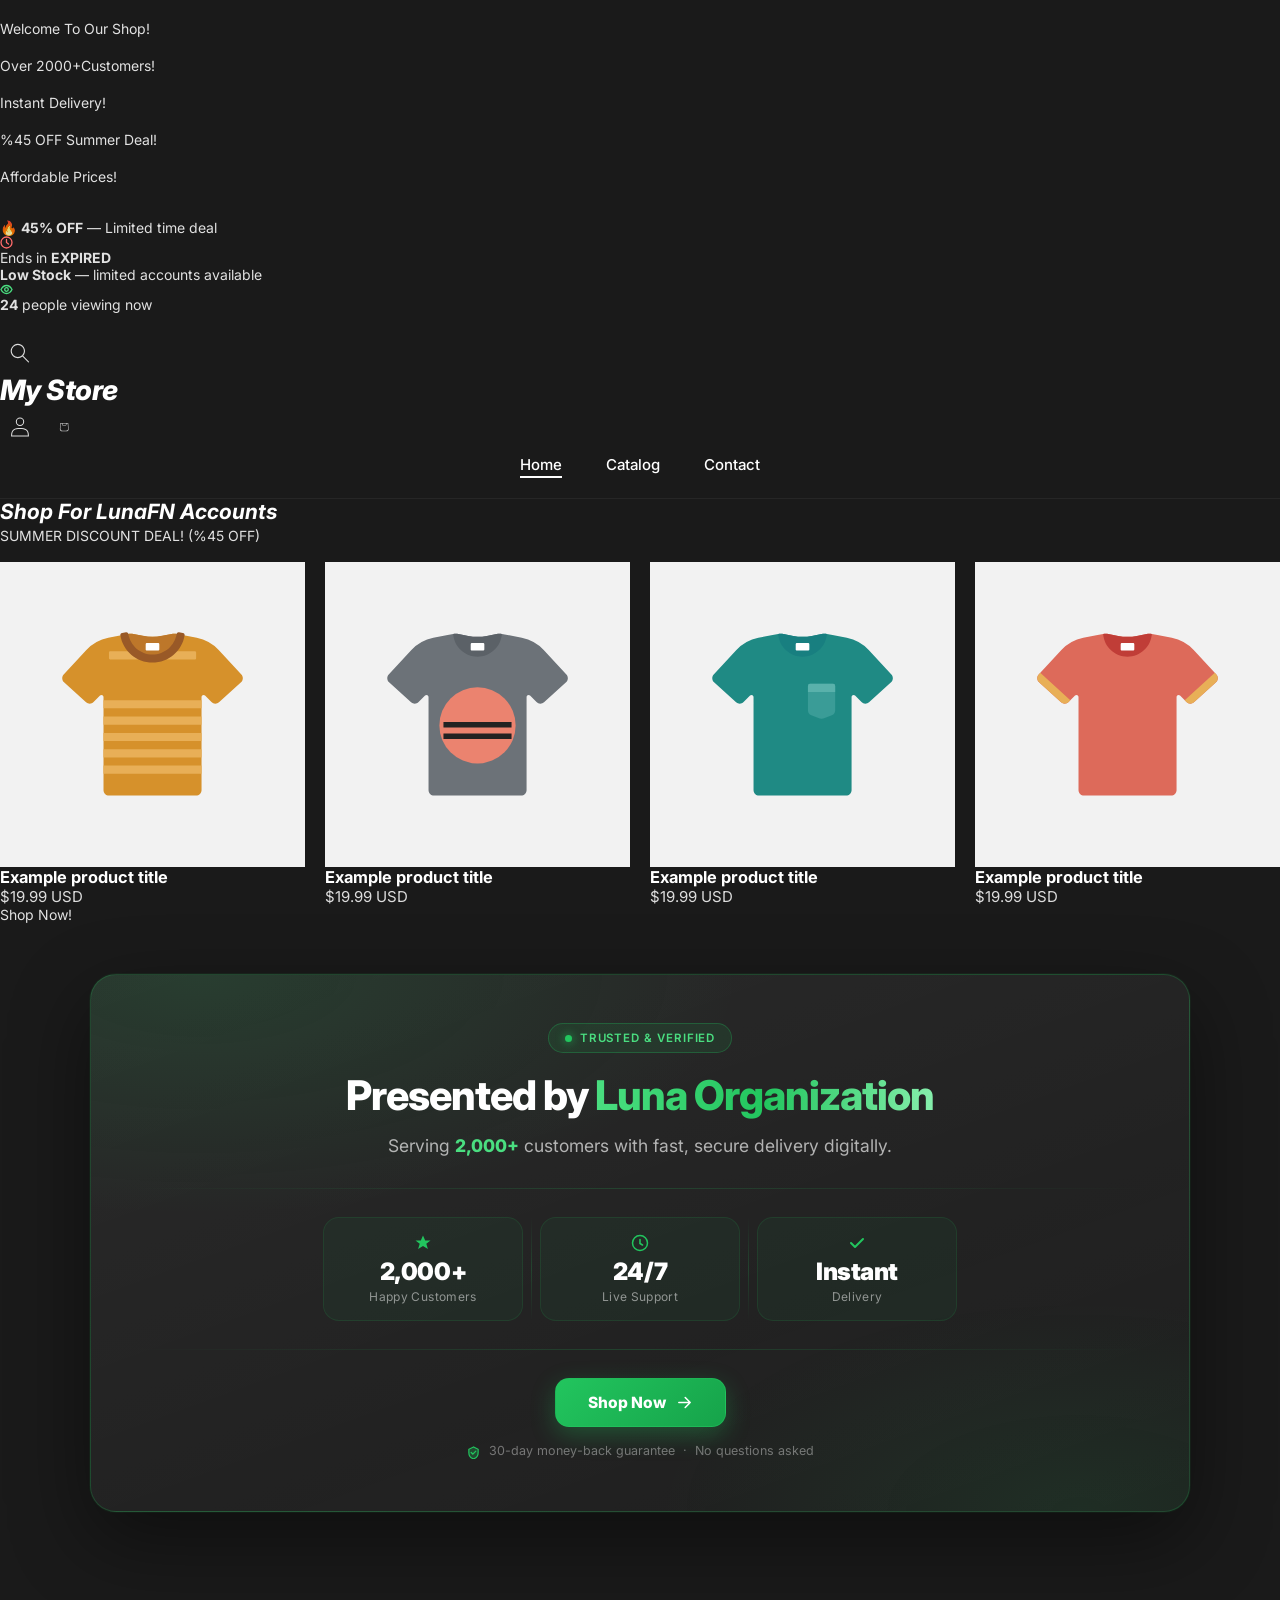
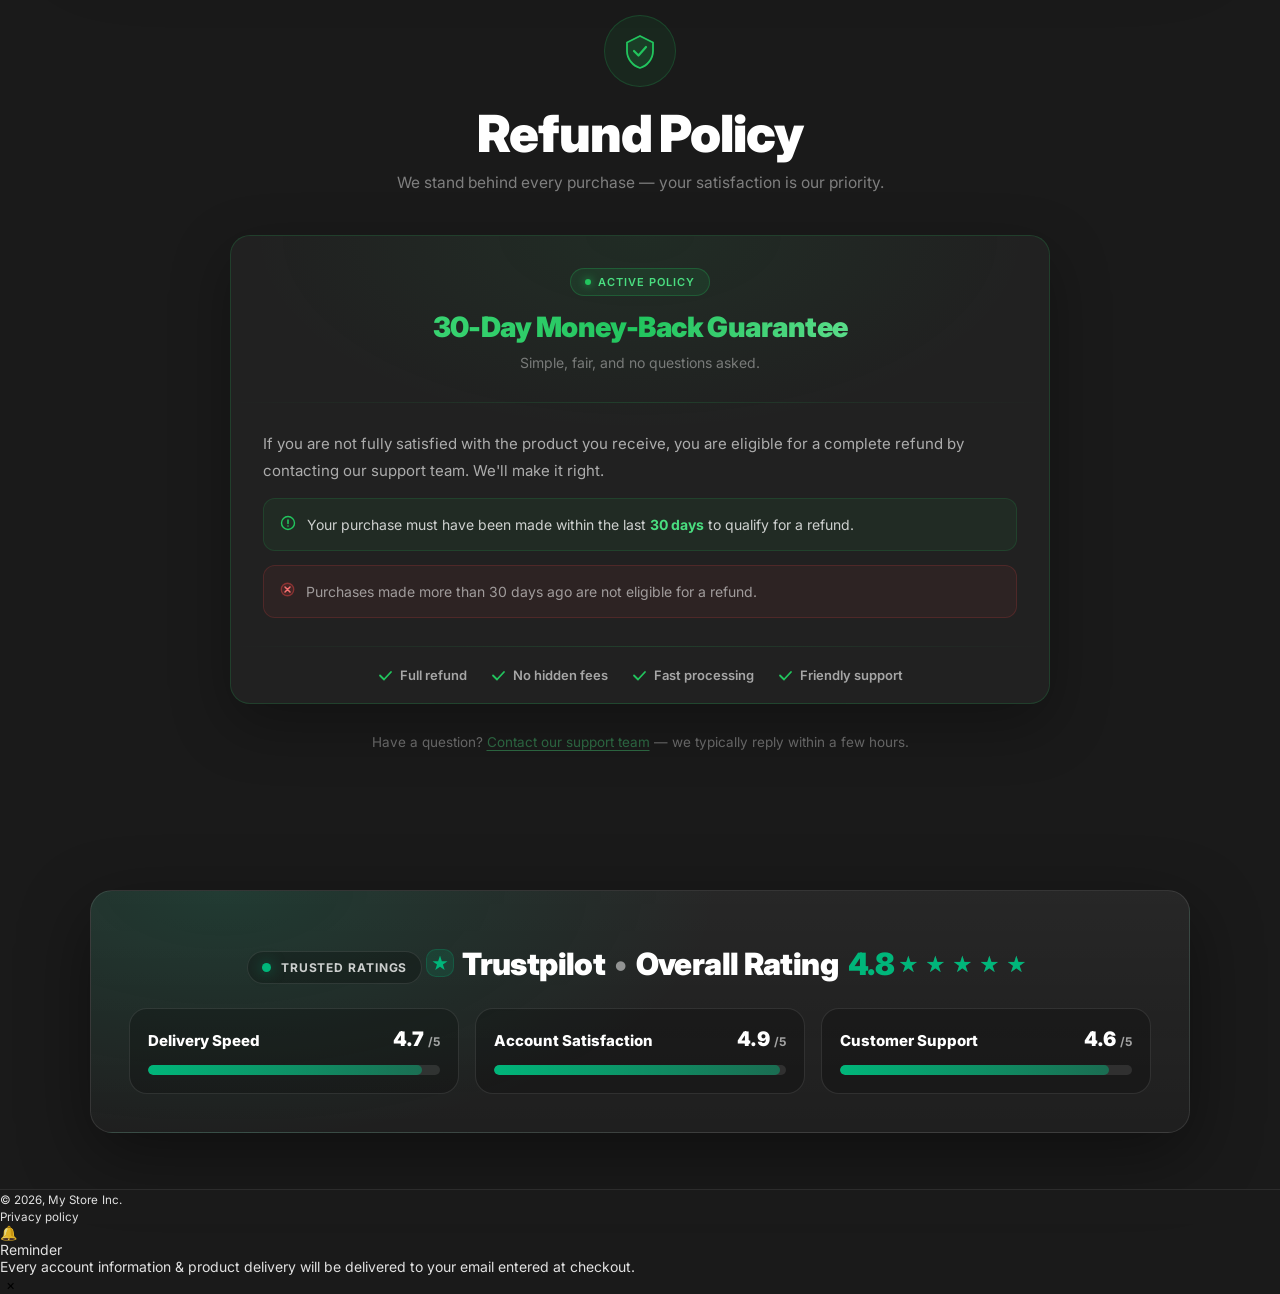
==== commit 45823631: "Update index.html" ====
--- a/index.html
+++ b/index.html
@@ -3,289 +3,222 @@
 <head>
   <meta charset="UTF-8">
   <meta name="viewport" content="width=device-width, initial-scale=1.0">
-  <title>My Store — Shop For LunaFN Accounts</title>
-  <meta name="description" content="Shop For LunaFN Accounts. 2000+ Happy Customers. Instant Delivery.">
+  <title>My Store</title>
+  <meta name="description" content="My Store">
   <link rel="preconnect" href="https://fonts.googleapis.com">
   <link rel="preconnect" href="https://fonts.gstatic.com" crossorigin>
-  <link href="https://fonts.googleapis.com/css2?family=Inter:ital,wght@0,400;0,500;0,600;0,700;0,800;0,900;1,700;1,800;1,900&display=swap" rel="stylesheet">
   <link rel="stylesheet" href="styles.css">
 </head>
 <body>
 
-  <a class="skip-to-content" href="#main-content">Skip to content</a>
-
-  <!-- Top Announcement Bar with arrows -->
-  <div class="announcement-bar-top">
-    <div class="announcement-bar-inner">
-      <button class="announcement-arrow announcement-arrow--left" aria-label="Previous">
-        <svg viewBox="0 0 14 14" fill="none"><path d="M9 1L3 7l6 6" stroke="currentColor" stroke-width="1.5" stroke-linecap="round" stroke-linejoin="round"/></svg>
-      </button>
-      <span class="announcement-bar-text">Over 2000+Customers!</span>
-      <button class="announcement-arrow announcement-arrow--right" aria-label="Next">
-        <svg viewBox="0 0 14 14" fill="none"><path d="M5 1l6 6-6 6" stroke="currentColor" stroke-width="1.5" stroke-linecap="round" stroke-linejoin="round"/></svg>
-      </button>
-    </div>
-  </div>
-
-  <!-- Urgency Bar (static row of 4 items) -->
-  <div class="urgency-bar">
-    <div class="urgency-bar-inner">
-      <div class="urgency-item">
-        <span class="urgency-item-icon">🔥</span>
-        <span class="urgency-item-bold text-orange">45% OFF</span>
-        <span style="color:rgba(255,255,255,0.6);">— Limited time deal</span>
-      </div>
-      <div class="urgency-item">
-        <svg width="14" height="14" viewBox="0 0 14 14" fill="none" style="opacity:0.7;"><circle cx="7" cy="7" r="6" stroke="#ef4444" stroke-width="1.3"/><path d="M7 3.5V7l2 1.5" stroke="#ef4444" stroke-width="1.3" stroke-linecap="round"/></svg>
-        <span>Ends in <span class="urgency-item-bold text-red" id="countdown">419:18:57</span></span>
-      </div>
-      <div class="urgency-item">
-        <span class="urgency-dot urgency-dot--red"></span>
-        <span class="urgency-item-bold text-red">Low Stock</span>
-        <span style="color:rgba(255,255,255,0.6);">— limited accounts available</span>
-      </div>
-      <div class="urgency-item">
-        <svg width="14" height="14" viewBox="0 0 14 14" fill="none"><path d="M1 7s2-4 6-4 6 4 6 4-2 4-6 4-6-4-6-4z" stroke="#22c55e" stroke-width="1.3"/><circle cx="7" cy="7" r="2" stroke="#22c55e" stroke-width="1.3"/></svg>
-        <span><span class="urgency-item-bold text-green">24</span> people viewing now</span>
-      </div>
-    </div>
-  </div>
-
-  <!-- Header with centered logo + nav below -->
-  <header class="site-header" role="banner">
-    <div class="page-width">
-
-      <div class="header-top-row">
-        <!-- LEFT: search + mobile menu -->
-        <div class="header-left">
-          <button class="header-menu-toggle" data-menu-toggle aria-label="Open menu">
-            <svg width="20" height="20" viewBox="0 0 14 14" fill="none"><path d="M1 3.5H13" stroke="currentColor" stroke-width="1.5" stroke-linecap="round"/><path d="M1 10.5H13" stroke="currentColor" stroke-width="1.5" stroke-linecap="round"/></svg>
-          </button>
-          <button class="header-action-btn" data-search-toggle aria-label="Search">
-            <svg xmlns="http://www.w3.org/2000/svg" viewBox="0 0 20 20" fill="none"><circle cx="9" cy="9" r="4.75" stroke="currentColor" stroke-width="1.5"/><path stroke="currentColor" stroke-linecap="round" stroke-width="1.5" d="m12.5 12.5 3.25 3.25"/></svg>
-          </button>
-        </div>
-
-        <!-- CENTER: logo -->
-        <div class="header-logo">
-          <a href="index.html"><span class="header-logo-text">My Store</span></a>
-        </div>
-
-        <!-- RIGHT: account + cart -->
-        <div class="header-right">
-          <button class="header-action-btn" aria-label="Account">
-            <svg xmlns="http://www.w3.org/2000/svg" viewBox="0 0 20 20" fill="none"><circle cx="10" cy="7" r="3" stroke="currentColor" stroke-width="1.5"/><path d="M3 17c0-3 3-5 7-5s7 2 7 5" stroke="currentColor" stroke-width="1.5" stroke-linecap="round"/></svg>
-          </button>
-          <button class="header-action-btn" data-cart-toggle aria-label="Cart">
-            <svg xmlns="http://www.w3.org/2000/svg" viewBox="0 0 20 20" fill="none"><path stroke="currentColor" stroke-linecap="round" stroke-linejoin="round" stroke-width="1.5" d="M3.392 6.875h13.216v8.016c0 .567-.224 1.112-.624 1.513-.4.402-.941.627-1.506.627H5.522a2.13 2.13 0 0 1-1.506-.627 2.15 2.15 0 0 1-.624-1.513zM8.818 2.969h2.333c.618 0 1.211.247 1.649.686a2.35 2.35 0 0 1 .683 1.658v1.562H6.486V5.313c0-.622.246-1.218.683-1.658a2.33 2.33 0 0 1 1.65-.686"/></svg>
-            <span class="cart-count" style="display:none">0</span>
-          </button>
-        </div>
-      </div>
-
-      <!-- Bottom row: Nav -->
-      <nav class="header-nav" role="navigation">
-        <ul class="nav-list">
-          <li><a href="index.html" class="nav-link active">Home</a></li>
-          <li><a href="collection.html" class="nav-link">Catalog</a></li>
-          <li><a href="contact.html" class="nav-link">Contact</a></li>
-        </ul>
-      </nav>
-
-    </div>
+  <!-- UTILITY BAR (rotating announcements) -->
+  <div class="utility-bar">
+    <div class="utility-bar__grid">
+      <div class="announcement-bar" id="announcement-bar">
+        <button class="slider-button slider-button--prev" aria-label="Previous announcement">
+          <svg viewBox="0 0 10 6" fill="none"><path fill-rule="evenodd" clip-rule="evenodd" d="M9.354.646a.5.5 0 00-.708 0L5 4.293 1.354.646a.5.5 0 00-.708.708l4 4a.5.5 0 00.708 0l4-4a.5.5 0 000-.708z" fill="currentColor"/></svg>
+        </button>
+        <div class="announcement-bar__slides">
+          <div class="announcement-bar__slide is-active"><p class="announcement-bar__message"><span>Welcome To Our Shop!</span></p></div>
+          <div class="announcement-bar__slide"><p class="announcement-bar__message"><span>Over 2000+Customers!</span></p></div>
+          <div class="announcement-bar__slide"><p class="announcement-bar__message"><span>Instant Delivery!</span></p></div>
+          <div class="announcement-bar__slide"><p class="announcement-bar__message"><span>%45 OFF Summer Deal!</span></p></div>
+          <div class="announcement-bar__slide"><p class="announcement-bar__message"><span>Affordable Prices!</span></p></div>
+        </div>
+        <button class="slider-button slider-button--next" aria-label="Next announcement">
+          <svg viewBox="0 0 10 6" fill="none"><path fill-rule="evenodd" clip-rule="evenodd" d="M9.354.646a.5.5 0 00-.708 0L5 4.293 1.354.646a.5.5 0 00-.708.708l4 4a.5.5 0 00.708 0l4-4a.5.5 0 000-.708z" fill="currentColor"/></svg>
+        </button>
+      </div>
+    </div>
+  </div>
+
+  <!-- LUNA URGENCY BAR -->
+  <div id="luna-urgency-bar">
+    <div id="luna-urgency-inner">
+      <div class="lu-block lu-fire">
+        <span class="lu-fire-icon">🔥</span>
+        <span class="lu-fire-text"><strong>45% OFF</strong> — Limited time deal</span>
+      </div>
+      <div class="lu-sep"></div>
+      <div class="lu-block lu-timer">
+        <svg width="13" height="13" viewBox="0 0 13 13" fill="none"><circle cx="6.5" cy="6.5" r="5.5" stroke="#ff6b6b" stroke-width="1.3"/><path d="M6.5 3.5V6.5L8.5 8" stroke="#ff6b6b" stroke-width="1.3" stroke-linecap="round"/></svg>
+        <span>Ends in <strong id="lu-countdown">--:--:--</strong></span>
+      </div>
+      <div class="lu-sep"></div>
+      <div class="lu-block lu-stock">
+        <span class="lu-stock-dot"></span>
+        <span><strong>Low Stock</strong> — limited accounts available</span>
+      </div>
+      <div class="lu-sep"></div>
+      <div class="lu-block lu-viewers">
+        <svg width="13" height="13" viewBox="0 0 13 13" fill="none"><path d="M1 6.5C1 6.5 3 2.5 6.5 2.5C10 2.5 12 6.5 12 6.5C12 6.5 10 10.5 6.5 10.5C3 10.5 1 6.5 1 6.5Z" stroke="#4ade80" stroke-width="1.3"/><circle cx="6.5" cy="6.5" r="1.8" stroke="#4ade80" stroke-width="1.3"/></svg>
+        <span><strong id="lu-viewers">24</strong> people viewing now</span>
+      </div>
+    </div>
+  </div>
+
+  <!-- HEADER (centered logo, nav below) -->
+  <header class="site-header">
+
+    <div class="header-inner">
+      <div class="header-left">
+        <button class="header-menu-toggle" data-menu-toggle aria-label="Menu">
+          <svg xmlns="http://www.w3.org/2000/svg" fill="none" viewBox="0 0 18 16"><path d="M1 .5a.5.5 0 100 1h15.71a.5.5 0 000-1H1zM.5 8a.5.5 0 01.5-.5h15.71a.5.5 0 010 1H1A.5.5 0 01.5 8zm0 7a.5.5 0 01.5-.5h15.71a.5.5 0 010 1H1a.5.5 0 01-.5-.5z" fill="currentColor"/></svg>
+        </button>
+        <button class="header-action-btn" data-search-toggle aria-label="Search">
+          <svg viewBox="0 0 18 19" fill="none"><path fill-rule="evenodd" clip-rule="evenodd" d="M11.03 11.68A5.784 5.784 0 112.85 3.5a5.784 5.784 0 018.18 8.18zm.26 1.12a6.78 6.78 0 11.72-.7l5.4 5.4a.5.5 0 11-.71.7l-5.41-5.4z" fill="currentColor"/></svg>
+        </button>
+      </div>
+
+      <h1 class="header-logo">
+        <a href="index.html"><span class="header-logo-text">My Store</span></a>
+      </h1>
+
+      <div class="header-right">
+        <button class="header-action-btn" aria-label="Account">
+          <svg viewBox="0 0 18 19" fill="none"><path fill-rule="evenodd" clip-rule="evenodd" d="M6 4.5a3 3 0 116 0 3 3 0 01-6 0zm3-4a4 4 0 100 8 4 4 0 000-8zm5.58 12.15c1.12.82 1.83 2.24 1.91 4.85H1.51c.08-2.6.79-4.03 1.9-4.85C4.66 11.75 6.5 11.5 9 11.5s4.35.26 5.58 1.15zM9 10.5c-2.5 0-4.65.24-6.17 1.35C1.27 12.98.5 14.93.5 18v.5h17V18c0-3.07-.77-5.02-2.33-6.15-1.52-1.1-3.67-1.35-6.17-1.35z" fill="currentColor"/></svg>
+        </button>
+        <a href="cart.html" class="header-action-btn" data-cart-toggle aria-label="Cart">
+          <svg viewBox="0 0 40 40" fill="none"><path d="m15.75 11.8h-3.16l-.77 11.6a5 5 0 0 0 4.99 5.34h7.38a5 5 0 0 0 4.99-5.33l-.78-11.61zm0 1h-2.22l-.71 10.67a4 4 0 0 0 3.99 4.27h7.38a4 4 0 0 0 4-4.27l-.72-10.67h-2.22v.63a4.75 4.75 0 1 1 -9.5 0zm8.5 0h-7.5v.63a3.75 3.75 0 1 0 7.5 0z" fill="currentColor" fill-rule="evenodd"/></svg>
+          <span class="cart-count" style="display:none">0</span>
+        </a>
+      </div>
+    </div>
+
+    <nav class="header-nav">
+      <ul class="nav-list">
+        <li><a href="index.html" class="nav-link active">Home</a></li>
+        <li><a href="collection.html" class="nav-link">Catalog</a></li>
+        <li><a href="contact.html" class="nav-link">Contact</a></li>
+      </ul>
+    </nav>
+
   </header>
 
-  <!-- Search Overlay -->
+  <!-- SEARCH OVERLAY -->
   <div class="search-overlay">
     <div class="search-panel">
       <form class="search-input-wrap" onsubmit="return false;">
-        <svg xmlns="http://www.w3.org/2000/svg" viewBox="0 0 20 20" fill="none"><circle cx="9" cy="9" r="4.75" stroke="currentColor" stroke-width="1.5"/><path stroke="currentColor" stroke-linecap="round" stroke-width="1.5" d="m12.5 12.5 3.25 3.25"/></svg>
-        <input type="search" placeholder="Search products..." autocomplete="off" aria-label="Search">
+        <svg viewBox="0 0 18 19" fill="none"><path fill-rule="evenodd" clip-rule="evenodd" d="M11.03 11.68A5.784 5.784 0 112.85 3.5a5.784 5.784 0 018.18 8.18zm.26 1.12a6.78 6.78 0 11.72-.7l5.4 5.4a.5.5 0 11-.71.7l-5.41-5.4z" fill="currentColor"/></svg>
+        <input type="search" placeholder="Search" autocomplete="off" aria-label="Search">
       </form>
     </div>
   </div>
 
-  <!-- Mobile Nav -->
+  <!-- MOBILE NAV -->
   <div class="mobile-nav-overlay">
     <div class="mobile-nav-drawer">
       <div class="mobile-nav-header">
         <span class="header-logo-text">My Store</span>
-        <button class="mobile-nav-close" aria-label="Close menu">
-          <svg width="20" height="20" viewBox="0 0 20 20" fill="none"><path d="M5 5l10 10M15 5L5 15" stroke="currentColor" stroke-width="1.5" stroke-linecap="round"/></svg>
+        <button class="mobile-nav-close" aria-label="Close">
+          <svg width="18" height="17" viewBox="0 0 18 17" fill="none"><path d="M.865 15.978a.5.5 0 00.707.707l7.433-7.431 7.579 7.282a.501.501 0 00.846-.37.5.5 0 00-.153-.351L9.712 8.546l7.417-7.416a.5.5 0 10-.707-.708L8.991 7.853 1.413.573a.5.5 0 10-.693.72l7.563 7.268-7.418 7.417z" fill="currentColor"/></svg>
         </button>
       </div>
       <nav class="mobile-nav-links">
         <a href="index.html">Home</a>
         <a href="collection.html">Catalog</a>
         <a href="contact.html">Contact</a>
-        <a href="refund-policy.html">Refund Policy</a>
       </nav>
     </div>
   </div>
 
-  <!-- Cart Drawer -->
+  <!-- CART DRAWER -->
   <div class="cart-overlay">
     <div class="cart-drawer">
       <div class="cart-drawer-header">
         <h3>Your cart</h3>
         <button class="cart-drawer-close" aria-label="Close cart">
-          <svg width="20" height="20" viewBox="0 0 20 20" fill="none"><path d="M5 5l10 10M15 5L5 15" stroke="currentColor" stroke-width="1.5" stroke-linecap="round"/></svg>
+          <svg width="18" height="17" viewBox="0 0 18 17" fill="none"><path d="M.865 15.978a.5.5 0 00.707.707l7.433-7.431 7.579 7.282a.501.501 0 00.846-.37.5.5 0 00-.153-.351L9.712 8.546l7.417-7.416a.5.5 0 10-.707-.708L8.991 7.853 1.413.573a.5.5 0 10-.693.72l7.563 7.268-7.418 7.417z" fill="currentColor"/></svg>
         </button>
       </div>
       <div class="cart-drawer-body"></div>
       <div class="cart-drawer-footer" style="display:none;">
         <div class="cart-total"><span>Subtotal</span><span class="cart-total-amount">$0.00</span></div>
-        <p style="font-size:0.75rem;color:rgba(255,255,255,0.3);margin-bottom:16px;">Shipping calculated at checkout.</p>
-        <a href="cart.html" class="btn btn-primary" style="width:100%;display:flex;padding:16px;font-size:1rem;justify-content:center;border-radius:14px;">Check out</a>
-      </div>
-    </div>
-  </div>
-
-  <!-- MAIN -->
-  <main id="main-content">
-
-    <!-- Hero Title -->
-    <div class="collection-hero">
-      <div class="page-width">
-        <h1 class="collection-hero__title">Shop For LunaFN Accounts</h1>
-        <p class="collection-hero__subtitle">SUMMER DISCOUNT DEAL! (%45 OFF)</p>
-      </div>
-    </div>
-
-    <!-- Product Grid -->
-    <section class="product-section">
-      <div class="page-width">
-        <div class="product-grid">
-
-          <a href="product.html?id=1" class="product-card">
-            <div class="product-card__image">
-              <svg viewBox="0 0 200 200" xmlns="http://www.w3.org/2000/svg" style="width:70%;height:70%;">
-                <path d="M50 50 L75 35 Q100 50 125 35 L150 50 L170 70 L160 80 L145 75 L145 165 Q145 170 140 170 L60 170 Q55 170 55 165 L55 75 L40 80 L30 70 Z" fill="#e8b04a" stroke="#b8841f" stroke-width="2"/>
-                <line x1="55" y1="100" x2="145" y2="100" stroke="#b8841f" stroke-width="3"/>
-                <line x1="55" y1="115" x2="145" y2="115" stroke="#b8841f" stroke-width="3"/>
-                <line x1="55" y1="130" x2="145" y2="130" stroke="#b8841f" stroke-width="3"/>
-                <line x1="55" y1="145" x2="145" y2="145" stroke="#b8841f" stroke-width="3"/>
-                <path d="M75 35 Q100 60 125 35" fill="none" stroke="#7a5613" stroke-width="3"/>
-              </svg>
-            </div>
-            <div class="product-card__info">
-              <p class="product-card__title">Example product title</p>
-              <p class="product-card__price">$19.99 USD</p>
-            </div>
-          </a>
-
-          <a href="product.html?id=2" class="product-card">
-            <div class="product-card__image">
-              <svg viewBox="0 0 200 200" xmlns="http://www.w3.org/2000/svg" style="width:70%;height:70%;">
-                <path d="M50 50 L75 35 Q100 50 125 35 L150 50 L170 70 L160 80 L145 75 L145 165 Q145 170 140 170 L60 170 Q55 170 55 165 L55 75 L40 80 L30 70 Z" fill="#7a7a7a" stroke="#4a4a4a" stroke-width="2"/>
-                <ellipse cx="100" cy="120" rx="22" ry="20" fill="#d96f5b"/>
-                <line x1="80" y1="118" x2="120" y2="118" stroke="#4a3530" stroke-width="2"/>
-                <line x1="80" y1="125" x2="120" y2="125" stroke="#4a3530" stroke-width="2"/>
-                <path d="M75 35 Q100 60 125 35" fill="none" stroke="#333" stroke-width="3"/>
-              </svg>
-            </div>
-            <div class="product-card__info">
-              <p class="product-card__title">Example product title</p>
-              <p class="product-card__price">$19.99 USD</p>
-            </div>
-          </a>
-
-          <a href="product.html?id=3" class="product-card">
-            <div class="product-card__image">
-              <svg viewBox="0 0 200 200" xmlns="http://www.w3.org/2000/svg" style="width:70%;height:70%;">
-                <path d="M50 50 L75 35 Q100 50 125 35 L150 50 L170 70 L160 80 L145 75 L145 165 Q145 170 140 170 L60 170 Q55 170 55 165 L55 75 L40 80 L30 70 Z" fill="#3e8e8e" stroke="#1d5555" stroke-width="2"/>
-                <rect x="85" y="100" width="20" height="22" fill="#226666" rx="2"/>
-                <line x1="55" y1="135" x2="145" y2="135" stroke="#1d5555" stroke-width="3"/>
-                <line x1="55" y1="150" x2="145" y2="150" stroke="#1d5555" stroke-width="3"/>
-                <path d="M75 35 Q100 60 125 35" fill="none" stroke="#1d5555" stroke-width="3"/>
-              </svg>
-            </div>
-            <div class="product-card__info">
-              <p class="product-card__title">Example product title</p>
-              <p class="product-card__price">$19.99 USD</p>
-            </div>
-          </a>
-
-          <a href="product.html?id=4" class="product-card">
-            <div class="product-card__image">
-              <svg viewBox="0 0 200 200" xmlns="http://www.w3.org/2000/svg" style="width:70%;height:70%;">
-                <path d="M50 50 L75 35 Q100 50 125 35 L150 50 L170 70 L160 80 L145 75 L145 165 Q145 170 140 170 L60 170 Q55 170 55 165 L55 75 L40 80 L30 70 Z" fill="#dc7864" stroke="#9b4a37" stroke-width="2"/>
-                <path d="M50 50 L75 35 Q100 50 125 35 L150 50 L150 60 L125 50 Q100 65 75 50 L50 60 Z" fill="#e8b04a"/>
-                <path d="M75 35 Q100 60 125 35" fill="none" stroke="#9b4a37" stroke-width="3"/>
-              </svg>
-            </div>
-            <div class="product-card__info">
-              <p class="product-card__title">Example product title</p>
-              <p class="product-card__price">$19.99 USD</p>
-            </div>
-          </a>
-
-          <a href="product.html?id=5" class="product-card">
-            <div class="product-card__image">
-              <svg viewBox="0 0 200 200" xmlns="http://www.w3.org/2000/svg" style="width:70%;height:70%;">
-                <path d="M50 50 L75 35 Q100 50 125 35 L150 50 L170 70 L160 80 L145 75 L145 165 Q145 170 140 170 L60 170 Q55 170 55 165 L55 75 L40 80 L30 70 Z" fill="#5a8db0" stroke="#3d6280" stroke-width="2"/>
-                <path d="M75 35 Q100 60 125 35" fill="none" stroke="#3d6280" stroke-width="3"/>
-              </svg>
-            </div>
-            <div class="product-card__info">
-              <p class="product-card__title">Example product title</p>
-              <p class="product-card__price">$19.99 USD</p>
-            </div>
-          </a>
-
-          <a href="product.html?id=6" class="product-card">
-            <div class="product-card__image">
-              <svg viewBox="0 0 200 200" xmlns="http://www.w3.org/2000/svg" style="width:70%;height:70%;">
-                <path d="M50 50 L75 35 Q100 50 125 35 L150 50 L170 70 L160 80 L145 75 L145 165 Q145 170 140 170 L60 170 Q55 170 55 165 L55 75 L40 80 L30 70 Z" fill="#9d6cb3" stroke="#6a3f80" stroke-width="2"/>
-                <path d="M75 35 Q100 60 125 35" fill="none" stroke="#6a3f80" stroke-width="3"/>
-              </svg>
-            </div>
-            <div class="product-card__info">
-              <p class="product-card__title">Example product title</p>
-              <p class="product-card__price">$19.99 USD</p>
-            </div>
-          </a>
-
-          <a href="product.html?id=7" class="product-card">
-            <div class="product-card__image">
-              <svg viewBox="0 0 200 200" xmlns="http://www.w3.org/2000/svg" style="width:70%;height:70%;">
-                <path d="M50 50 L75 35 Q100 50 125 35 L150 50 L170 70 L160 80 L145 75 L145 165 Q145 170 140 170 L60 170 Q55 170 55 165 L55 75 L40 80 L30 70 Z" fill="#4a7d4a" stroke="#2e5530" stroke-width="2"/>
-                <path d="M75 35 Q100 60 125 35" fill="none" stroke="#2e5530" stroke-width="3"/>
-              </svg>
-            </div>
-            <div class="product-card__info">
-              <p class="product-card__title">Example product title</p>
-              <p class="product-card__price">$19.99 USD</p>
-            </div>
-          </a>
-
-          <a href="product.html?id=8" class="product-card">
-            <div class="product-card__image">
-              <svg viewBox="0 0 200 200" xmlns="http://www.w3.org/2000/svg" style="width:70%;height:70%;">
-                <path d="M50 50 L75 35 Q100 50 125 35 L150 50 L170 70 L160 80 L145 75 L145 165 Q145 170 140 170 L60 170 Q55 170 55 165 L55 75 L40 80 L30 70 Z" fill="#d4d4d4" stroke="#8a8a8a" stroke-width="2"/>
-                <path d="M75 35 Q100 60 125 35" fill="none" stroke="#5a5a5a" stroke-width="3"/>
-              </svg>
-            </div>
-            <div class="product-card__info">
-              <p class="product-card__title">Example product title</p>
-              <p class="product-card__price">$19.99 USD</p>
-            </div>
-          </a>
-
-        </div>
+        <a href="cart.html" class="button">Check out</a>
+      </div>
+    </div>
+  </div>
+
+  <!-- MAIN CONTENT -->
+  <main>
+
+    <!-- COLLECTION (Featured) -->
+    <section class="collection">
+      <div class="collection__title">
+        <h2><em><strong>Shop For LunaFN Accounts</strong></em></h2>
+        <div class="collection__description"><p>SUMMER DISCOUNT DEAL! (%45 OFF) </p></div>
+      </div>
+
+      <div class="product-grid-wrap">
+        <ul class="product-grid">
+
+          <!-- Product 1 - Yellow t-shirt -->
+          <li><a href="product.html?id=1" class="product-card">
+            <div class="product-card__media">
+              <svg preserveAspectRatio="xMidYMid slice" viewBox="0 0 448 448" fill="none" xmlns="http://www.w3.org/2000/svg"><g clip-path="url(#c1)"><path d="M448 0H0v448h448V0Z" fill="#F2F2F2"/><path d="m354.53 165.19-33.31-35.87a59.971 59.971 0 0 0-32.2-18.01l-20.99-4.2c-2.72-.49-5.45-.93-8.17-1.33l-.01.01v-.01c-1.29-.21-2.58-.31-3.88-.29-1.3.01-2.6.14-3.88.38l-7.25 1.36-7.08 1.33c-4.54.85-9.13 1.28-13.72 1.27-4.59 0-9.19-.42-13.72-1.27l-7.08-1.33-7.25-1.36c-1.28-.24-2.58-.37-3.88-.38-1.3-.02-2.6.08-3.88.29v.01l-.01-.01c-2.73.4-5.46.83-8.17 1.33l-20.99 4.2a59.971 59.971 0 0 0-32.2 18.01l-33.31 35.87c-3.03 3.26-2.81 8.37.48 11.36l32.37 29.43c3.16 2.87 8.02 2.76 11.04-.26l9.48-9.48c1.89-1.89 5.12-.55 5.12 2.12v136.76c0 4.42 3.58 8 8 8h128c4.42 0 8-3.58 8-8V198.36c0-2.67 3.23-4.01 5.12-2.12l9.48 9.48a7.994 7.994 0 0 0 11.04.26l32.37-29.43c3.29-2.99 3.51-8.1.48-11.36Z" fill="#D6912B"/><path d="M296 299H152v12h144v-12ZM296 275H152v12h144v-12ZM296 251H152v12h144v-12ZM296 227H152v12h144v-12ZM296 203H152v12h144v-12Z" fill="#E8AF57"/><path d="M286.32 131.11h-124.5a1.75 1.75 0 0 0-1.75 1.75v8.5c0 .966.783 1.75 1.75 1.75h124.5a1.75 1.75 0 0 0 1.75-1.75v-8.5a1.75 1.75 0 0 0-1.75-1.75Z" fill="#E8AF57"/><path d="m252.03 105.69-14.35 2.69a74.08 74.08 0 0 1-27.37 0l-14.35-2.69c-2.56-.48-5.17-.51-7.74-.09 1.36 18.63 16.85 33.32 35.78 33.32s34.41-14.69 35.78-33.32c-2.57-.42-5.18-.39-7.74.09h-.01Z" fill="#BD772A"/><path d="M232.38 119.11h-16.76a1.62 1.62 0 0 0-1.62 1.62v7.76c0 .895.725 1.62 1.62 1.62h16.76a1.62 1.62 0 0 0 1.62-1.62v-7.76a1.62 1.62 0 0 0-1.62-1.62Z" fill="#fff"/><path d="M185.16 103.07c1.65-.29 3.18.86 3.45 2.52 2.73 17.09 17.53 30.16 35.39 30.16s32.66-13.06 35.39-30.16c.26-1.66 1.79-2.81 3.45-2.52l5.93 1.04c1.59.28 2.68 1.78 2.43 3.38-3.64 22.79-23.38 40.21-47.2 40.21-23.82 0-43.56-17.42-47.2-40.21-.25-1.6.84-3.1 2.43-3.38l5.93-1.04Z" fill="#995927"/></g><defs><clipPath id="c1"><path fill="#fff" d="M0 0h448v448H0z"/></clipPath></defs></svg>
+            </div>
+            <div class="product-card__content">
+              <h3 class="product-card__heading">Example product title</h3>
+              <div class="product-card__price">$19.99 USD</div>
+            </div>
+          </a></li>
+
+          <!-- Product 2 - Gray t-shirt with red sun -->
+          <li><a href="product.html?id=2" class="product-card">
+            <div class="product-card__media">
+              <svg preserveAspectRatio="xMidYMid slice" viewBox="0 0 448 448" fill="none" xmlns="http://www.w3.org/2000/svg"><g clip-path="url(#c2)"><path d="M448 0H0v448h448V0Z" fill="#F2F2F2"/><path d="m354.57 165.19-33.31-35.87a59.971 59.971 0 0 0-32.2-18.01l-20.99-4.2c-2.72-.49-5.45-.93-8.17-1.33l-.01.01v-.01c-1.29-.21-2.58-.31-3.88-.29-1.3.01-2.6.14-3.88.38l-7.25 1.36-7.08 1.33c-4.54.85-9.13 1.28-13.72 1.27-4.59 0-9.19-.42-13.72-1.27l-7.08-1.33-7.25-1.36c-1.28-.24-2.58-.37-3.88-.38-1.3-.02-2.6.08-3.88.29v.01l-.01-.01c-2.73.4-5.46.83-8.17 1.33l-20.99 4.2a59.971 59.971 0 0 0-32.2 18.01l-33.31 35.87c-3.03 3.26-2.81 8.37.48 11.36l32.37 29.43c3.16 2.87 8.02 2.76 11.04-.26l9.48-9.48c1.89-1.89 5.12-.55 5.12 2.12v136.76c0 4.42 3.58 8 8 8h128c4.42 0 8-3.58 8-8V198.36c0-2.67 3.23-4.01 5.12-2.12l9.48 9.48a7.994 7.994 0 0 0 11.04.26l32.37-29.43c3.29-2.99 3.51-8.1.48-11.36Z" fill="#6C7278"/><path d="m252.07 105.87-14.35 2.69a74.08 74.08 0 0 1-27.37 0L196 105.87c-2.56-.48-5.17-.51-7.74-.09 1.36 18.63 16.85 33.32 35.78 33.32s34.41-14.69 35.78-33.32c-2.57-.42-5.18-.39-7.74.09h-.01Z" fill="#5B6167"/><path d="M232.42 119.11h-16.76a1.62 1.62 0 0 0-1.62 1.62v7.76c0 .895.725 1.62 1.62 1.62h16.76a1.62 1.62 0 0 0 1.62-1.62v-7.76a1.62 1.62 0 0 0-1.62-1.62Z" fill="#fff"/><circle cx="224" cy="240" r="56" fill="#EB836F"/><path d="M174 235h100v8H174zM174 252h100v8H174z" fill="#222"/></g><defs><clipPath id="c2"><path fill="#fff" d="M0 0h448v448H0z"/></clipPath></defs></svg>
+            </div>
+            <div class="product-card__content">
+              <h3 class="product-card__heading">Example product title</h3>
+              <div class="product-card__price">$19.99 USD</div>
+            </div>
+          </a></li>
+
+          <!-- Product 3 - Teal t-shirt with pocket -->
+          <li><a href="product.html?id=3" class="product-card">
+            <div class="product-card__media">
+              <svg preserveAspectRatio="xMidYMid slice" viewBox="0 0 448 448" fill="none" xmlns="http://www.w3.org/2000/svg"><g clip-path="url(#c3)"><path d="M448 0H0v448h448V0Z" fill="#F2F2F2"/><path d="m354.57 165.19-33.31-35.87a59.971 59.971 0 0 0-32.2-18.01l-20.99-4.2c-2.72-.49-5.45-.93-8.17-1.33l-.01.01v-.01c-1.29-.21-2.58-.31-3.88-.29-1.3.01-2.6.14-3.88.38l-7.25 1.36-7.08 1.33c-4.54.85-9.13 1.28-13.72 1.27-4.59 0-9.19-.42-13.72-1.27l-7.08-1.33-7.25-1.36c-1.28-.24-2.58-.37-3.88-.38-1.3-.02-2.6.08-3.88.29v.01l-.01-.01c-2.73.4-5.46.83-8.17 1.33l-20.99 4.2a59.971 59.971 0 0 0-32.2 18.01l-33.31 35.87c-3.03 3.26-2.81 8.37.48 11.36l32.37 29.43c3.16 2.87 8.02 2.76 11.04-.26l9.48-9.48c1.89-1.89 5.12-.55 5.12 2.12v136.76c0 4.42 3.58 8 8 8h128c4.42 0 8-3.58 8-8V198.36c0-2.67 3.23-4.01 5.12-2.12l9.48 9.48a7.994 7.994 0 0 0 11.04.26l32.37-29.43c3.29-2.99 3.51-8.1.48-11.36Z" fill="#1F8A84"/><path d="m252.07 105.87-14.35 2.69a74.08 74.08 0 0 1-27.37 0l-14.35-2.69c-2.56-.48-5.17-.51-7.74-.09 1.36 18.63 16.85 33.32 35.78 33.32s34.41-14.69 35.78-33.32c-2.57-.42-5.18-.39-7.74.09h-.01Z" fill="#187F80"/><path d="M232.42 119.11h-16.76a1.62 1.62 0 0 0-1.62 1.62v7.76c0 .895.725 1.62 1.62 1.62h16.76a1.62 1.62 0 0 0 1.62-1.62v-7.76a1.62 1.62 0 0 0-1.62-1.62Z" fill="#fff"/><path d="M267 225l-10.37 4.15a12.378 12.378 0 0 1-9.23 0L237 225a8 8 0 0 1-5-7.4v-35.6a3 3 0 0 1 3-3h34a3 3 0 0 1 3 3v35.6a8 8 0 0 1-5 7.4Z" fill="#3A9C97"/><path d="M235 179h34a3 3 0 0 1 3 3v9h-40v-9a3 3 0 0 1 3-3Z" fill="#59B1AB"/></g><defs><clipPath id="c3"><path fill="#fff" d="M0 0h448v448H0z"/></clipPath></defs></svg>
+            </div>
+            <div class="product-card__content">
+              <h3 class="product-card__heading">Example product title</h3>
+              <div class="product-card__price">$19.99 USD</div>
+            </div>
+          </a></li>
+
+          <!-- Product 4 - Red/coral t-shirt -->
+          <li><a href="product.html?id=4" class="product-card">
+            <div class="product-card__media">
+              <svg preserveAspectRatio="xMidYMid slice" viewBox="0 0 448 448" fill="none" xmlns="http://www.w3.org/2000/svg"><g clip-path="url(#c4)"><path d="M448 0H0v448h448V0Z" fill="#F2F2F2"/><path d="m354.54 165.19-33.31-35.87a59.971 59.971 0 0 0-32.2-18.01l-20.99-4.2c-2.72-.49-5.45-.93-8.17-1.33l-.01.01v-.01c-1.29-.21-2.58-.31-3.88-.29-1.3.01-2.6.14-3.88.38l-7.25 1.36-7.08 1.33c-4.54.85-9.13 1.28-13.72 1.27-4.59 0-9.19-.42-13.72-1.27l-7.08-1.33-7.25-1.36c-1.28-.24-2.58-.37-3.88-.38-1.3-.02-2.6.08-3.88.29v.01l-.01-.01c-2.73.4-5.46.83-8.17 1.33l-20.99 4.2a59.971 59.971 0 0 0-32.2 18.01l-33.31 35.87c-3.03 3.26-2.81 8.37.48 11.36l32.37 29.43c3.16 2.87 8.02 2.76 11.04-.26l9.48-9.48c1.89-1.89 5.12-.55 5.12 2.12v136.76c0 4.42 3.58 8 8 8h128c4.42 0 8-3.58 8-8V198.36c0-2.67 3.23-4.01 5.12-2.12l9.48 9.48a7.994 7.994 0 0 0 11.04.26l32.37-29.43c3.29-2.99 3.51-8.1.48-11.36Z" fill="#DD6A5A"/><path d="m252.03 105.87-14.35 2.69a74.08 74.08 0 0 1-27.37 0l-14.35-2.69c-2.56-.48-5.17-.51-7.74-.09 1.36 18.63 16.85 33.32 35.78 33.32s34.41-14.69 35.78-33.32c-2.57-.42-5.18-.39-7.74.09h-.01Z" fill="#C03D37"/><path d="M232.38 119.11h-16.76a1.62 1.62 0 0 0-1.62 1.62v7.76c0 .895.725 1.62 1.62 1.62h16.76a1.62 1.62 0 0 0 1.62-1.62v-7.76a1.62 1.62 0 0 0-1.62-1.62Z" fill="#fff"/><path d="m95.82 162.74-2.23 2.4c-3.03 3.26-2.81 8.37.48 11.36l32.37 29.43c3.16 2.87 8.02 2.76 11.04-.26l2.56-2.56-44.22-40.37Z" fill="#E8AF57"/><path d="m352.26 162.74 2.23 2.4c3.03 3.26 2.81 8.37-.48 11.36l-32.37 29.43c-3.16 2.87-8.02 2.76-11.04-.26l-2.56-2.56 44.22-40.37Z" fill="#E8AF57"/></g><defs><clipPath id="c4"><path fill="#fff" d="M0 0h448v448H0z"/></clipPath></defs></svg>
+            </div>
+            <div class="product-card__content">
+              <h3 class="product-card__heading">Example product title</h3>
+              <div class="product-card__price">$19.99 USD</div>
+            </div>
+          </a></li>
+
+        </ul>
       </div>
     </section>
 
-    <!-- LUNA PROOF CTA -->
+    <!-- RICH TEXT: Shop Now! Button -->
+    <section class="rich-text">
+      <div class="rich-text__wrapper">
+        <a href="collection.html" class="button">Shop Now!</a>
+      </div>
+    </section>
+
+    <!-- CUSTOM LIQUID: Luna Proof CTA -->
     <section id="luna-proof-cta">
       <div class="luna-wrap">
         <div class="luna-card">
+          <div class="luna-glow-top"></div>
+          <div class="luna-glow-bottom"></div>
           <div class="luna-top">
             <span class="luna-badge"><span class="luna-dot"></span>Trusted & Verified</span>
           </div>
           <h2 class="luna-title">Presented by <span class="luna-accent">Luna Organization</span></h2>
           <p class="luna-sub">Serving <span class="luna-strong">2,000+</span> customers with fast, secure delivery digitally.</p>
-          <div class="luna-divider" aria-hidden="true"></div>
+          <div class="luna-divider"></div>
           <div class="luna-metrics">
             <div class="luna-metric">
               <div class="luna-metric__icon"><svg width="18" height="18" viewBox="0 0 18 18" fill="none"><path d="M9 1.5L11.2 6.5H16.5L12.3 9.8L13.9 15L9 11.9L4.1 15L5.7 9.8L1.5 6.5H6.8L9 1.5Z" fill="#22c55e"/></svg></div>
@@ -305,7 +238,7 @@
               <div class="luna-metric__label">Delivery</div>
             </div>
           </div>
-          <div class="luna-divider" aria-hidden="true"></div>
+          <div class="luna-divider"></div>
           <div class="luna-actions">
             <a class="luna-btn" href="collection.html">
               <span>Shop Now</span>
@@ -320,7 +253,45 @@
       </div>
     </section>
 
-    <!-- TRUST RATINGS -->
+    <!-- CUSTOM LIQUID: Refund Policy Card -->
+    <div class="rp2">
+      <div class="rp2__hero">
+        <div class="rp2__hero-icon">
+          <svg width="36" height="36" viewBox="0 0 36 36" fill="none"><path d="M18 3L5 9.5V18C5 25.8 10.8 33 18 35C25.2 33 31 25.8 31 18V9.5L18 3Z" fill="rgba(34,197,94,0.15)" stroke="#22c55e" stroke-width="1.8" stroke-linejoin="round"/><path d="M12 18L16.5 22.5L24 14" stroke="#22c55e" stroke-width="2.2" stroke-linecap="round" stroke-linejoin="round"/></svg>
+        </div>
+        <h1 class="rp2__title">Refund Policy</h1>
+        <p class="rp2__tagline">We stand behind every purchase — your satisfaction is our priority.</p>
+      </div>
+      <div class="rp2__card">
+        <div class="rp2__card-header">
+          <div class="rp2__badge"><span class="rp2__dot"></span>Active Policy</div>
+          <h2 class="rp2__cardTitle">30-Day Money-Back Guarantee</h2>
+          <p class="rp2__sub">Simple, fair, and no questions asked.</p>
+        </div>
+        <div class="rp2__divider"></div>
+        <div class="rp2__body">
+          <p class="rp2__p">If you are not fully satisfied with the product you receive, you are eligible for a complete refund by contacting our support team. We'll make it right.</p>
+          <div class="rp2__highlight">
+            <svg width="16" height="16" viewBox="0 0 16 16" fill="none" class="rp2__highlight-icon"><circle cx="8" cy="8" r="6.5" stroke="#22c55e" stroke-width="1.4"/><path d="M8 5V8.5" stroke="#22c55e" stroke-width="1.6" stroke-linecap="round"/><circle cx="8" cy="11" r="0.8" fill="#22c55e"/></svg>
+            <p class="rp2__highlight-text">Your purchase must have been made within the last <strong>30 days</strong> to qualify for a refund.</p>
+          </div>
+          <div class="rp2__ineligible">
+            <svg width="15" height="15" viewBox="0 0 15 15" fill="none" class="rp2__ineligible-icon"><circle cx="7.5" cy="7.5" r="6.25" fill="rgba(239,68,68,0.12)" stroke="rgba(239,68,68,0.45)" stroke-width="1.3"/><path d="M5 5L10 10M10 5L5 10" stroke="#f87171" stroke-width="1.5" stroke-linecap="round"/></svg>
+            <p class="rp2__ineligible-text">Purchases made more than 30 days ago are not eligible for a refund.</p>
+          </div>
+        </div>
+        <div class="rp2__divider"></div>
+        <div class="rp2__perks">
+          <div class="rp2__perk"><svg width="15" height="15" viewBox="0 0 15 15" fill="none"><path d="M2 7.5L6 11.5L13 4" stroke="#22c55e" stroke-width="1.8" stroke-linecap="round" stroke-linejoin="round"/></svg>Full refund</div>
+          <div class="rp2__perk"><svg width="15" height="15" viewBox="0 0 15 15" fill="none"><path d="M2 7.5L6 11.5L13 4" stroke="#22c55e" stroke-width="1.8" stroke-linecap="round" stroke-linejoin="round"/></svg>No hidden fees</div>
+          <div class="rp2__perk"><svg width="15" height="15" viewBox="0 0 15 15" fill="none"><path d="M2 7.5L6 11.5L13 4" stroke="#22c55e" stroke-width="1.8" stroke-linecap="round" stroke-linejoin="round"/></svg>Fast processing</div>
+          <div class="rp2__perk"><svg width="15" height="15" viewBox="0 0 15 15" fill="none"><path d="M2 7.5L6 11.5L13 4" stroke="#22c55e" stroke-width="1.8" stroke-linecap="round" stroke-linejoin="round"/></svg>Friendly support</div>
+        </div>
+      </div>
+      <p class="rp2__contact">Have a question? <a href="contact.html" class="rp2__link">Contact our support team</a> — we typically reply within a few hours.</p>
+    </div>
+
+    <!-- CUSTOM LIQUID: Trust Ratings -->
     <section id="luna-trust-section">
       <div class="lts-wrap">
         <div class="lts-card">
@@ -344,59 +315,92 @@
 
   </main>
 
-  <!-- Footer -->
+  <!-- FOOTER -->
   <footer class="site-footer">
-    <div class="footer-main">
-      <div class="page-width">
-        <div class="footer-grid">
-          <div>
-            <p class="footer-logo-text">My Store</p>
-            <p class="footer-desc">LunaFN Accounts — Fast, secure, and trusted by 2,000+ customers.</p>
-          </div>
-          <div>
-            <p class="footer-email-label">Join our email list</p>
-            <p class="footer-email-desc">Get exclusive deals and early access to new products.</p>
-            <form class="footer-signup" data-newsletter-form>
-              <input type="email" placeholder="Email address" aria-label="Email address" required>
-              <button type="submit">Sign up <svg xmlns="http://www.w3.org/2000/svg" viewBox="0 0 16 16" fill="none"><path d="M3 8h10M9 4l4 4-4 4" stroke="currentColor" stroke-width="1.5" stroke-linecap="round" stroke-linejoin="round"/></svg></button>
-            </form>
-          </div>
-        </div>
-      </div>
-    </div>
-    <div class="footer-utilities">
-      <div class="page-width">
-        <div class="footer-utilities-inner">
-          <p class="footer-copyright">© 2025, My Store. Powered by Shopify</p>
-          <nav class="footer-policy-list">
-            <a href="refund-policy.html">Refund policy</a>
-            <a href="#">Privacy policy</a>
-            <a href="#">Terms of service</a>
-          </nav>
-          <div class="footer-social">
-            <a href="https://www.facebook.com/" target="_blank" rel="noopener" aria-label="Facebook"><svg xmlns="http://www.w3.org/2000/svg" viewBox="0 0 24 24" fill="currentColor"><path d="M18 2h-3a5 5 0 0 0-5 5v3H7v4h3v8h4v-8h3l1-4h-4V7a1 1 0 0 1 1-1h3z"/></svg></a>
-            <a href="https://www.instagram.com/" target="_blank" rel="noopener" aria-label="Instagram"><svg xmlns="http://www.w3.org/2000/svg" viewBox="0 0 24 24" fill="none" stroke="currentColor" stroke-width="1.5"><rect x="2" y="2" width="20" height="20" rx="5"/><circle cx="12" cy="12" r="4"/><circle cx="17.5" cy="6.5" r=".5" fill="currentColor"/></svg></a>
-            <a href="https://www.tiktok.com/" target="_blank" rel="noopener" aria-label="TikTok"><svg xmlns="http://www.w3.org/2000/svg" viewBox="0 0 24 24" fill="currentColor"><path d="M19.59 6.69a4.83 4.83 0 0 1-3.77-4.25V2h-3.45v13.67a2.89 2.89 0 0 1-2.88 2.5 2.89 2.89 0 0 1-2.89-2.89 2.89 2.89 0 0 1 2.89-2.89c.28 0 .54.04.79.1V9.01a6.34 6.34 0 0 0-6.34 6.33 6.34 6.34 0 0 0 12.67 0V8.69a8.15 8.15 0 0 0 4.77 1.52V6.72a4.85 4.85 0 0 1-1-.03z"/></svg></a>
-          </div>
-        </div>
-      </div>
+    <div class="footer__copyright">
+      <small>© 2026, <a href="index.html">My Store</a></small>
+      <small><a href="#" target="_blank" rel="nofollow">Inc.</a></small>
+      <ul class="footer__policies">
+        <li><small><a href="#">Privacy policy</a></small></li>
+      </ul>
     </div>
   </footer>
+
+  <!-- LUNA REMINDER TOAST -->
+  <div id="lunaReminderToast" role="status" aria-live="polite" style="display:none;">
+    <div class="lrt-card">
+      <div class="lrt-accent"></div>
+      <div class="lrt-body">
+        <div class="lrt-icon">🔔</div>
+        <div class="lrt-text">
+          <div class="lrt-title">Reminder</div>
+          <div class="lrt-msg">Every account information &amp; product delivery will be delivered to your email entered at checkout.</div>
+        </div>
+        <button class="lrt-close" type="button" aria-label="Dismiss">×</button>
+      </div>
+    </div>
+  </div>
 
   <script src="main.js"></script>
   <script>
-    let totalSeconds = 419 * 3600 + 18 * 60 + 57;
-    function updateCountdown() {
-      if (totalSeconds <= 0) return;
-      totalSeconds--;
-      const h = Math.floor(totalSeconds / 3600);
-      const m = Math.floor((totalSeconds % 3600) / 60);
-      const s = totalSeconds % 60;
-      const str = `${h}:${String(m).padStart(2,'0')}:${String(s).padStart(2,'0')}`;
-      const el = document.getElementById('countdown');
-      if (el) el.textContent = str;
-    }
-    setInterval(updateCountdown, 1000);
+    // ANNOUNCEMENT BAR SLIDESHOW
+    (function() {
+      var slides = document.querySelectorAll('.announcement-bar__slide');
+      var current = 0;
+      function nextSlide() {
+        slides[current].classList.remove('is-active');
+        current = (current + 1) % slides.length;
+        slides[current].classList.add('is-active');
+      }
+      function prevSlide() {
+        slides[current].classList.remove('is-active');
+        current = (current - 1 + slides.length) % slides.length;
+        slides[current].classList.add('is-active');
+      }
+      setInterval(nextSlide, 3000);
+      document.querySelector('.slider-button--next').addEventListener('click', nextSlide);
+      document.querySelector('.slider-button--prev').addEventListener('click', prevSlide);
+    })();
+
+    // URGENCY COUNTDOWN
+    (function() {
+      var deadline = new Date('June 5, 2026').getTime();
+      function tickTimer() {
+        var diff = deadline - Date.now();
+        if (diff <= 0) { document.getElementById('lu-countdown').textContent = 'EXPIRED'; return; }
+        var h = Math.floor(diff / 3600000);
+        var m = Math.floor((diff % 3600000) / 60000);
+        var s = Math.floor((diff % 60000) / 1000);
+        document.getElementById('lu-countdown').textContent =
+          String(h).padStart(2,'0') + ':' + String(m).padStart(2,'0') + ':' + String(s).padStart(2,'0');
+      }
+      tickTimer();
+      setInterval(tickTimer, 1000);
+      var viewers = 24;
+      setInterval(function() {
+        viewers = Math.max(14, Math.min(38, viewers + Math.floor(Math.random() * 5) - 2));
+        document.getElementById('lu-viewers').textContent = viewers;
+      }, 7000);
+    })();
+
+    // LUNA REMINDER TOAST
+    (function(){
+      var delayMs = 1000, autoHideMs = 8000;
+      var toast = document.getElementById("lunaReminderToast");
+      if (!toast) return;
+      function show() {
+        toast.style.display = "block";
+        requestAnimationFrame(function() { toast.classList.add("is-active"); });
+        setTimeout(hide, autoHideMs);
+      }
+      function hide() {
+        toast.classList.remove("is-active");
+        setTimeout(function() { toast.style.display = "none"; }, 300);
+      }
+      var closeBtn = toast.querySelector(".lrt-close");
+      if (closeBtn) closeBtn.addEventListener("click", hide);
+      setTimeout(show, delayMs);
+    })();
   </script>
 </body>
 </html>
--- a/styles.css
+++ b/styles.css
@@ -1,46 +1,34 @@
 /* ============================================
-   LUNA FN STORE - DARK THEME
-   ============================================ */
-
-@import url('https://fonts.googleapis.com/css2?family=Inter:wght@400;500;600;700;800;900&display=swap');
+   LUNA FN STORE - EXACT MATCH
+   ============================================ */
+
+@import url('https://fonts.googleapis.com/css2?family=Inter:ital,wght@0,400;0,500;0,600;0,700;0,800;0,900;1,700;1,800;1,900&display=swap');
 
 :root {
-  --color-bg: #111111;
-  --color-bg-2: #1a1a1a;
-  --color-bg-card: #1e1e1e;
-  --color-border: rgba(255,255,255,0.08);
+  --color-bg: #1a1a1a;
+  --color-bg-card: #ededed;
   --color-text: rgba(255,255,255,0.87);
-  --color-text-muted: rgba(255,255,255,0.5);
   --color-heading: #ffffff;
   --color-green: #22c55e;
-  --color-green-light: #4ade80;
-  --color-green-dim: rgba(34,197,94,0.15);
-  --color-primary-btn: #22c55e;
-  --color-primary-btn-hover: #16a34a;
+  --color-red: #ef4444;
+  --color-orange: #f97316;
   --font: 'Inter', -apple-system, BlinkMacSystemFont, sans-serif;
-  --radius-card: 16px;
+  --radius-card: 4px;
   --radius-btn: 12px;
-  --page-width: 1200px;
+  --page-width: 1400px;
   --transition: 0.2s ease;
 }
 
 *, *::before, *::after { box-sizing: border-box; }
-
-html {
-  scroll-behavior: smooth;
-  scrollbar-width: thin;
-  scrollbar-color: rgba(255,255,255,0.2) transparent;
-}
+html { scroll-behavior: smooth; scrollbar-width: thin; scrollbar-color: rgba(255,255,255,0.2) transparent; }
 
 body {
-  margin: 0;
-  padding: 0;
+  margin: 0; padding: 0;
   font-family: var(--font);
   font-size: 14px;
   color: var(--color-text);
   background: var(--color-bg);
-  display: flex;
-  flex-direction: column;
+  display: flex; flex-direction: column;
   min-height: 100vh;
   -webkit-font-smoothing: antialiased;
 }
@@ -55,785 +43,325 @@
 button { cursor: pointer; border: none; background: none; font: inherit; }
 main { flex: 1; }
 
-/* ============================================
-   SCROLLBAR
-   ============================================ */
 ::-webkit-scrollbar { width: 8px; }
 ::-webkit-scrollbar-track { background: transparent; }
 ::-webkit-scrollbar-thumb { background: rgba(255,255,255,0.15); border-radius: 99px; }
 
-/* ============================================
-   LAYOUT
-   ============================================ */
-.page-width {
-  max-width: var(--page-width);
-  margin: 0 auto;
-  padding: 0 20px;
-}
-
-/* ============================================
-   MARQUEE ANNOUNCEMENT BAR (top)
+.page-width { max-width: var(--page-width); margin: 0 auto; padding: 0 40px; }
+
+/* ============================================
+   TOP ANNOUNCEMENT BAR (with arrows)
    ============================================ */
 .announcement-bar-top {
   background: var(--color-bg);
-  border-bottom: 1px solid var(--color-border);
-  padding: 10px 0;
-  text-align: center;
-  font-size: 13px;
-  font-weight: 700;
-  color: var(--color-heading);
-  letter-spacing: 0.01em;
-}
-
-/* ============================================
-   URGENCY BAR (scrolling)
+  border-bottom: 1px solid rgba(255,255,255,0.05);
+  padding: 14px 0;
+  position: relative;
+}
+
+.announcement-bar-inner {
+  display: flex; align-items: center; justify-content: center;
+  position: relative;
+  max-width: 100%;
+  padding: 0 60px;
+}
+
+.announcement-bar-text {
+  font-size: 14px; font-weight: 700; color: #fff;
+  font-style: italic;
+}
+
+.announcement-arrow {
+  position: absolute; top: 50%; transform: translateY(-50%);
+  background: none; border: none;
+  color: rgba(255,255,255,0.5);
+  width: 32px; height: 32px;
+  display: flex; align-items: center; justify-content: center;
+  cursor: pointer; transition: color 0.2s;
+}
+.announcement-arrow:hover { color: #fff; }
+.announcement-arrow svg { width: 14px; height: 14px; }
+.announcement-arrow--left { left: 16px; }
+.announcement-arrow--right { right: 16px; }
+
+/* ============================================
+   URGENCY BAR (4 items, static row)
    ============================================ */
 .urgency-bar {
-  background: #0d0d0d;
-  border-bottom: 1px solid var(--color-border);
-  padding: 8px 0;
-  overflow: hidden;
-}
-
-.urgency-bar__track {
-  display: flex;
-  width: max-content;
-  animation: marquee 28s linear infinite;
-  gap: 0;
-}
-
-.urgency-bar__track:hover { animation-play-state: paused; }
-
-.urgency-bar__item {
-  display: flex;
+  background: linear-gradient(90deg, rgba(220,38,38,0.07), rgba(220,38,38,0.04), rgba(34,197,94,0.04));
+  border-bottom: 1px solid rgba(255,255,255,0.05);
+  padding: 12px 0;
+}
+
+.urgency-bar-inner {
+  display: flex; align-items: center; justify-content: space-around;
+  max-width: 1400px; margin: 0 auto;
+  padding: 0 40px; gap: 20px; flex-wrap: wrap;
+}
+
+.urgency-item {
+  display: flex; align-items: center; gap: 8px;
+  font-size: 13px; color: #fff; font-weight: 400;
+}
+.urgency-item-icon { font-size: 14px; line-height: 1; }
+.urgency-item-bold { font-weight: 700; }
+.text-orange { color: #f97316; }
+.text-red { color: #ef4444; }
+.text-green { color: #22c55e; }
+
+.urgency-dot {
+  width: 8px; height: 8px;
+  border-radius: 50%; flex-shrink: 0;
+  display: inline-block;
+}
+.urgency-dot--red { background: #ef4444; box-shadow: 0 0 8px rgba(239,68,68,0.7); animation: pulse-dot 2s infinite; }
+.urgency-dot--green { background: #22c55e; box-shadow: 0 0 8px rgba(34,197,94,0.7); animation: pulse-dot 2.2s infinite; }
+@keyframes pulse-dot { 0%,100% { opacity: 1; } 50% { opacity: 0.5; } }
+
+/* ============================================
+   HEADER (Centered logo, nav below)
+   ============================================ */
+.site-header {
+  position: sticky; top: 0; z-index: 100;
+  background: var(--color-bg);
+  border-bottom: 1px solid rgba(255,255,255,0.05);
+  transition: box-shadow 0.3s;
+  padding: 20px 0 16px;
+}
+
+.site-header.scrolled { box-shadow: 0 4px 30px rgba(0,0,0,0.5); }
+
+.header-top-row {
+  display: grid;
+  grid-template-columns: 1fr auto 1fr;
   align-items: center;
-  gap: 6px;
-  padding: 0 28px;
-  font-size: 12px;
-  font-weight: 600;
-  letter-spacing: 0.02em;
-  white-space: nowrap;
-  color: rgba(255,255,255,0.8);
-}
-
-.urgency-bar__item .dot {
-  width: 7px;
-  height: 7px;
-  border-radius: 50%;
-  flex-shrink: 0;
-}
-.dot--orange { background: #f97316; box-shadow: 0 0 8px rgba(249,115,22,0.7); }
-.dot--red    { background: #ef4444; box-shadow: 0 0 8px rgba(239,68,68,0.7); animation: pulse-dot 2s infinite; }
-.dot--green  { background: #22c55e; box-shadow: 0 0 8px rgba(34,197,94,0.7); animation: pulse-dot 2.2s infinite; }
-
-@keyframes pulse-dot {
-  0%,100% { opacity: 1; }
-  50% { opacity: 0.5; }
-}
-
-@keyframes marquee {
-  from { transform: translateX(0); }
-  to   { transform: translateX(-50%); }
-}
-
-/* ============================================
-   HEADER
-   ============================================ */
-.site-header {
-  position: sticky;
-  top: 0;
-  z-index: 100;
-  background: var(--color-bg);
-  border-bottom: 1px solid var(--color-border);
-  transition: box-shadow 0.3s;
-}
-
-.site-header.scrolled {
-  box-shadow: 0 4px 30px rgba(0,0,0,0.5);
-}
-
-.header-inner {
-  display: flex;
-  align-items: center;
-  justify-content: space-between;
-  height: 64px;
-  gap: 24px;
-}
-
-/* Logo */
-.header-logo a {
-  display: flex;
-  align-items: center;
-  text-decoration: none;
-}
-
+  gap: 20px;
+  margin-bottom: 16px;
+}
+
+.header-left { display: flex; align-items: center; gap: 4px; justify-self: start; }
+.header-logo { justify-self: center; }
+.header-logo a { display: flex; align-items: center; text-decoration: none; }
 .header-logo-text {
-  font-size: 1.3rem;
-  font-weight: 900;
+  font-size: 1.75rem;
+  font-weight: 800;
+  font-style: italic;
   letter-spacing: -0.02em;
   color: var(--color-heading);
 }
-
-/* Nav */
-.header-nav { display: flex; flex: 1; justify-content: center; }
-
-.nav-list {
-  display: flex;
-  align-items: center;
-  gap: 4px;
-}
-
-.nav-link {
-  display: block;
-  padding: 8px 16px;
-  font-size: 0.875rem;
-  font-weight: 500;
-  color: rgba(255,255,255,0.7);
-  border-radius: 8px;
-  transition: background var(--transition), color var(--transition);
-  text-decoration: none;
-  white-space: nowrap;
-}
-
-.nav-link:hover, .nav-link.active {
-  background: rgba(255,255,255,0.06);
-  color: #ffffff;
-  text-decoration: none;
-}
-
-/* Header actions */
-.header-actions { display: flex; align-items: center; gap: 4px; }
+.header-right { display: flex; align-items: center; gap: 4px; justify-self: end; }
 
 .header-action-btn {
-  display: flex;
-  align-items: center;
-  justify-content: center;
-  width: 40px;
-  height: 40px;
-  border-radius: 50%;
-  color: rgba(255,255,255,0.7);
-  transition: background var(--transition), color var(--transition);
-  position: relative;
-  text-decoration: none;
-}
-
-.header-action-btn:hover {
-  background: rgba(255,255,255,0.08);
-  color: #fff;
-  text-decoration: none;
-}
-
-.header-action-btn svg { width: 20px; height: 20px; }
-
-.cart-count {
-  position: absolute;
-  top: 2px; right: 2px;
-  width: 16px; height: 16px;
-  background: var(--color-green);
-  color: #000;
-  border-radius: 50%;
-  font-size: 10px;
-  font-weight: 700;
-  display: flex;
-  align-items: center;
-  justify-content: center;
-  line-height: 1;
-}
-
-/* Mobile toggle */
-.header-menu-toggle {
-  display: none;
-  align-items: center;
-  justify-content: center;
+  display: flex; align-items: center; justify-content: center;
   width: 40px; height: 40px;
   border-radius: 50%;
-  color: rgba(255,255,255,0.7);
-  cursor: pointer;
+  color: rgba(255,255,255,0.85);
+  transition: background var(--transition);
+  position: relative; text-decoration: none;
+}
+.header-action-btn:hover { background: rgba(255,255,255,0.08); color: #fff; text-decoration: none; }
+.header-action-btn svg { width: 20px; height: 20px; }
+
+.cart-count {
+  position: absolute; top: 2px; right: 2px;
+  width: 16px; height: 16px;
+  background: var(--color-green); color: #000;
+  border-radius: 50%; font-size: 10px; font-weight: 700;
+  display: flex; align-items: center; justify-content: center;
+  line-height: 1;
+}
+
+.header-menu-toggle {
+  display: none; align-items: center; justify-content: center;
+  width: 40px; height: 40px; border-radius: 50%;
+  color: rgba(255,255,255,0.85); cursor: pointer;
   transition: background 0.2s;
 }
-
 .header-menu-toggle:hover { background: rgba(255,255,255,0.08); }
 
-/* ============================================
-   HERO / FEATURED COLLECTION HEADER
-   ============================================ */
-.collection-hero {
-  padding: 48px 0 24px;
-  background: var(--color-bg);
-}
-
+.header-nav { display: flex; justify-content: center; }
+.nav-list { display: flex; align-items: center; gap: 4px; }
+
+.nav-link {
+  display: block; padding: 8px 20px;
+  font-size: 0.9375rem; font-weight: 500;
+  color: #ffffff; border-radius: 8px;
+  transition: opacity var(--transition);
+  text-decoration: none; white-space: nowrap;
+  position: relative;
+}
+.nav-link:hover { opacity: 0.7; text-decoration: none; }
+.nav-link.active {
+  text-decoration: underline;
+  text-underline-offset: 6px;
+  text-decoration-thickness: 1.5px;
+}
+
+/* ============================================
+   COLLECTION HERO TITLE
+   ============================================ */
+.collection-hero { padding: 48px 0 28px; background: var(--color-bg); }
 .collection-hero__title {
-  font-size: clamp(36px, 6vw, 76px);
-  font-weight: 900;
-  letter-spacing: -0.03em;
+  font-size: clamp(40px, 6vw, 80px);
+  font-weight: 800;
+  font-style: italic;
+  letter-spacing: -0.02em;
   line-height: 1;
-  font-style: italic;
-  color: var(--color-heading);
-  margin-bottom: 10px;
-}
-
+  color: #ffffff;
+  margin-bottom: 14px;
+}
 .collection-hero__subtitle {
-  font-size: 13px;
-  font-weight: 700;
-  text-transform: uppercase;
-  letter-spacing: 0.08em;
-  color: rgba(255,255,255,0.5);
-  margin: 0;
-}
-
-/* ============================================
-   PRODUCT GRID
-   ============================================ */
-.product-section {
-  padding: 0 0 64px;
-  background: var(--color-bg);
-}
-
-.product-grid {
-  display: grid;
-  grid-template-columns: repeat(4, 1fr);
-  gap: 12px;
-}
+  font-size: 13px; font-weight: 700;
+  text-transform: uppercase; letter-spacing: 0.06em;
+  color: rgba(255,255,255,0.95); margin: 0;
+}
+
+/* ============================================
+   PRODUCT GRID (Light cards)
+   ============================================ */
+.product-section { padding: 24px 0 64px; background: var(--color-bg); }
+.product-grid { display: grid; grid-template-columns: repeat(4, 1fr); gap: 20px; }
 
 .product-card {
-  display: flex;
-  flex-direction: column;
-  text-decoration: none;
-  color: inherit;
-  background: var(--color-bg-card);
-  border-radius: var(--radius-card);
-  overflow: hidden;
-  border: 1px solid var(--color-border);
-  transition: border-color var(--transition), transform var(--transition);
+  display: flex; flex-direction: column;
+  text-decoration: none; color: inherit;
   position: relative;
-}
-
-.product-card:hover {
-  border-color: rgba(255,255,255,0.16);
-  transform: translateY(-2px);
-  text-decoration: none;
-}
+  transition: transform var(--transition);
+}
+.product-card:hover { text-decoration: none; transform: translateY(-2px); }
 
 .product-card__image {
-  aspect-ratio: 1;
-  background: #2a2a2a;
-  overflow: hidden;
-  position: relative;
-}
-
-.product-card__image img {
-  width: 100%; height: 100%;
-  object-fit: cover;
-  transition: transform 0.4s ease;
-}
-
-.product-card:hover .product-card__image img { transform: scale(1.03); }
-
-.product-card__image-placeholder {
-  width: 100%; height: 100%;
-  display: flex;
-  align-items: center;
-  justify-content: center;
-  background: linear-gradient(135deg, #2a2a2a, #222);
-}
-
-.product-card__image-placeholder svg { width: 48px; height: 48px; opacity: 0.2; }
-
-.product-card__info { padding: 14px 14px 16px; }
-
-.product-card__title {
-  font-size: 0.9375rem;
-  font-weight: 600;
-  color: var(--color-heading);
-  margin: 0 0 6px;
-  line-height: 1.3;
-}
-
-.product-card__price {
-  font-size: 0.9375rem;
-  font-weight: 700;
-  color: var(--color-text);
-}
-
-.product-card__badge {
-  position: absolute;
-  top: 10px; right: 10px;
-  padding: 4px 10px;
-  border-radius: 99px;
-  font-size: 11px;
-  font-weight: 700;
-  text-transform: uppercase;
-  letter-spacing: 0.04em;
-}
-
-.badge-sale { background: var(--color-green); color: #000; }
-.badge-sold-out { background: rgba(255,255,255,0.12); color: rgba(255,255,255,0.7); border: 1px solid rgba(255,255,255,0.15); }
-
-/* ============================================
-   BUTTONS
-   ============================================ */
-.btn {
-  display: inline-flex;
-  align-items: center;
-  justify-content: center;
-  gap: 8px;
-  padding: 12px 24px;
-  font-size: 0.875rem;
-  font-weight: 700;
-  cursor: pointer;
-  transition: all var(--transition);
-  white-space: nowrap;
-  border: none;
-  outline: none;
-  text-decoration: none;
-}
-
-.btn-primary {
-  background: linear-gradient(135deg, #22c55e, #16a34a);
-  color: #fff;
-  border-radius: var(--radius-btn);
-  box-shadow: 0 4px 16px rgba(34,197,94,0.3);
-}
-
-.btn-primary:hover {
-  filter: brightness(1.08);
-  transform: translateY(-1px);
-  box-shadow: 0 6px 24px rgba(34,197,94,0.4);
-  text-decoration: none;
-  color: #fff;
-}
-
-.btn-secondary {
-  background: rgba(255,255,255,0.06);
-  color: #fff;
-  border: 1px solid rgba(255,255,255,0.15);
-  border-radius: var(--radius-btn);
-}
-
-.btn-secondary:hover {
-  background: rgba(255,255,255,0.1);
-  border-color: rgba(255,255,255,0.25);
-  text-decoration: none;
-  color: #fff;
-}
-
-/* ============================================
-   SEARCH OVERLAY
-   ============================================ */
-.search-overlay {
-  position: fixed; inset: 0;
-  background: rgba(0,0,0,0.7);
-  z-index: 200;
-  opacity: 0; visibility: hidden;
-  transition: opacity 0.3s, visibility 0.3s;
-  display: flex;
-  align-items: flex-start;
-  padding-top: 100px;
-}
-
-.search-overlay.open { opacity: 1; visibility: visible; }
-
-.search-panel {
-  background: #1a1a1a;
-  border: 1px solid rgba(255,255,255,0.1);
-  width: calc(100% - 40px);
-  max-width: 600px;
-  margin: 0 auto;
-  border-radius: 16px;
-  padding: 20px;
-  box-shadow: 0 24px 80px rgba(0,0,0,0.6);
-}
-
-.search-input-wrap {
-  display: flex;
-  align-items: center;
-  gap: 12px;
-  border: 1px solid rgba(255,255,255,0.12);
-  border-radius: 99px;
-  padding: 12px 20px;
-  background: rgba(255,255,255,0.04);
-}
-
-.search-input-wrap svg { width: 18px; height: 18px; opacity: 0.4; }
-
-.search-input-wrap input {
-  border: none; outline: none;
-  background: none; flex: 1;
-  font-size: 1rem;
-  color: #fff;
-}
-
-.search-input-wrap input::placeholder { color: rgba(255,255,255,0.3); }
-
-/* ============================================
-   MOBILE NAV
-   ============================================ */
-.mobile-nav-overlay {
-  position: fixed; inset: 0;
-  background: rgba(0,0,0,0.7);
-  z-index: 150;
-  opacity: 0; visibility: hidden;
-  transition: opacity 0.3s, visibility 0.3s;
-}
-
-.mobile-nav-overlay.open { opacity: 1; visibility: visible; }
-
-.mobile-nav-drawer {
-  position: fixed;
-  top: 0; left: 0; bottom: 0;
-  width: 300px; max-width: 90vw;
-  background: #141414;
-  border-right: 1px solid var(--color-border);
-  z-index: 151;
-  transform: translateX(-100%);
-  transition: transform 0.35s cubic-bezier(0.25,0.1,0.25,1);
-  display: flex; flex-direction: column;
-  overflow-y: auto;
-}
-
-.mobile-nav-overlay.open .mobile-nav-drawer { transform: translateX(0); }
-
-.mobile-nav-header {
-  display: flex; align-items: center;
-  justify-content: space-between;
-  padding: 20px 20px;
-  border-bottom: 1px solid var(--color-border);
-}
-
-.mobile-nav-close {
-  display: flex; align-items: center; justify-content: center;
-  width: 36px; height: 36px;
-  border-radius: 50%; cursor: pointer;
-  color: rgba(255,255,255,0.6);
-  transition: background 0.2s;
-}
-
-.mobile-nav-close:hover { background: rgba(255,255,255,0.08); }
-
-.mobile-nav-links { padding: 12px; }
-
-.mobile-nav-links a {
-  display: block;
-  padding: 14px 16px;
-  font-size: 1rem;
-  font-weight: 600;
-  border-radius: 10px;
-  color: rgba(255,255,255,0.8);
-  transition: background 0.2s;
-}
-
-.mobile-nav-links a:hover { background: rgba(255,255,255,0.06); text-decoration: none; color: #fff; }
-
-/* ============================================
-   CART DRAWER
-   ============================================ */
-.cart-overlay {
-  position: fixed; inset: 0;
-  background: rgba(0,0,0,0.7);
-  z-index: 200;
-  opacity: 0; visibility: hidden;
-  transition: opacity 0.3s, visibility 0.3s;
-}
-
-.cart-overlay.open { opacity: 1; visibility: visible; }
-
-.cart-drawer {
-  position: fixed;
-  top: 0; right: 0; bottom: 0;
-  width: 400px; max-width: 95vw;
-  background: #141414;
-  border-left: 1px solid var(--color-border);
-  z-index: 201;
-  transform: translateX(100%);
-  transition: transform 0.35s cubic-bezier(0.25,0.1,0.25,1);
-  display: flex; flex-direction: column;
-}
-
-.cart-overlay.open .cart-drawer { transform: translateX(0); }
-
-.cart-drawer-header {
-  display: flex; align-items: center;
-  justify-content: space-between;
-  padding: 24px;
-  border-bottom: 1px solid var(--color-border);
-}
-
-.cart-drawer-header h3 { font-size: 1.125rem; color: #fff; }
-
-.cart-drawer-close {
-  display: flex; align-items: center; justify-content: center;
-  width: 36px; height: 36px;
-  border-radius: 50%; cursor: pointer;
-  color: rgba(255,255,255,0.5);
-  transition: background 0.2s;
-}
-
-.cart-drawer-close:hover { background: rgba(255,255,255,0.08); }
-
-.cart-drawer-body { flex: 1; overflow-y: auto; padding: 24px; }
-
-.cart-empty {
-  display: flex; flex-direction: column;
-  align-items: center; justify-content: center;
-  height: 200px; gap: 12px;
-  color: rgba(255,255,255,0.3); text-align: center;
-}
-
-.cart-empty svg { width: 48px; height: 48px; opacity: 0.25; }
-
-.cart-item {
-  display: flex; gap: 14px;
-  padding: 16px 0;
-  border-bottom: 1px solid var(--color-border);
-}
-
-.cart-item-image {
-  width: 72px; height: 72px;
-  border-radius: 10px;
-  overflow: hidden;
-  background: #2a2a2a;
-  flex-shrink: 0;
-}
-
-.cart-item-image img { width: 100%; height: 100%; object-fit: cover; }
-
-.cart-item-title { font-size: 0.875rem; font-weight: 600; color: #fff; margin-bottom: 4px; }
-.cart-item-price { font-size: 0.875rem; color: rgba(255,255,255,0.6); }
-
-.cart-item-remove {
-  font-size: 0.75rem; color: rgba(255,255,255,0.3);
-  background: none; border: none; cursor: pointer;
-  text-decoration: underline; margin-top: 8px; display: block;
-}
-
-.cart-drawer-footer {
-  padding: 20px 24px;
-  border-top: 1px solid var(--color-border);
-}
-
-.cart-total {
-  display: flex; justify-content: space-between;
-  margin-bottom: 12px;
-  font-size: 1rem; font-weight: 700;
-  color: #fff;
-}
-
-.cart-drawer-footer .btn-primary {
-  width: 100%; padding: 16px;
-  font-size: 1rem; border-radius: 14px;
-  justify-content: center;
-}
-
-/* ============================================
-   QUANTITY SELECTOR
-   ============================================ */
-.quantity-selector {
-  display: flex; align-items: center;
-  border: 1px solid rgba(255,255,255,0.12);
-  border-radius: 8px; overflow: hidden;
-  background: rgba(255,255,255,0.04);
-  width: fit-content;
-}
-
-.quantity-btn {
-  width: 36px; height: 36px;
-  display: flex; align-items: center; justify-content: center;
-  cursor: pointer; background: none; border: none;
-  font-size: 1.2rem; color: rgba(255,255,255,0.7);
-  transition: background 0.2s;
-}
-
-.quantity-btn:hover { background: rgba(255,255,255,0.06); }
-
-.quantity-input {
-  width: 40px; text-align: center;
-  border: none;
-  border-left: 1px solid rgba(255,255,255,0.1);
-  border-right: 1px solid rgba(255,255,255,0.1);
-  height: 36px; font-size: 0.875rem;
-  color: #fff; outline: none; background: transparent;
-}
-
-/* ============================================
-   PRODUCT PAGE
-   ============================================ */
-.product-page { padding: 40px 0 64px; }
-
-.product-layout {
-  display: grid;
-  grid-template-columns: 1fr 1fr;
-  gap: 48px; align-items: start;
-}
-
-.product-gallery-main {
   aspect-ratio: 1;
   background: var(--color-bg-card);
   border-radius: var(--radius-card);
   overflow: hidden;
-  border: 1px solid var(--color-border);
-}
-
+  position: relative;
+  display: flex; align-items: center; justify-content: center;
+}
+.product-card__image img { width: 100%; height: 100%; object-fit: cover; transition: transform 0.4s ease; }
+.product-card:hover .product-card__image img { transform: scale(1.03); }
+
+.product-card__info { padding: 14px 4px 0; }
+.product-card__title {
+  font-size: 1.0625rem; font-weight: 700;
+  font-style: italic; color: #ffffff;
+  margin: 0 0 4px; line-height: 1.3;
+}
+.product-card__price { font-size: 0.9375rem; font-weight: 400; color: rgba(255,255,255,0.85); }
+
+.product-card__badge {
+  position: absolute; top: 10px; right: 10px;
+  padding: 4px 10px; border-radius: 99px;
+  font-size: 11px; font-weight: 700;
+  text-transform: uppercase; letter-spacing: 0.04em;
+}
+.badge-sale { background: var(--color-green); color: #000; }
+.badge-sold-out { background: rgba(0,0,0,0.65); color: #fff; }
+
+/* ============================================
+   BUTTONS
+   ============================================ */
+.btn { display: inline-flex; align-items: center; justify-content: center; gap: 8px; padding: 12px 24px; font-size: 0.875rem; font-weight: 700; cursor: pointer; transition: all var(--transition); white-space: nowrap; border: none; outline: none; text-decoration: none; }
+.btn-primary { background: linear-gradient(135deg, #22c55e, #16a34a); color: #fff; border-radius: var(--radius-btn); box-shadow: 0 4px 16px rgba(34,197,94,0.3); }
+.btn-primary:hover { filter: brightness(1.08); transform: translateY(-1px); box-shadow: 0 6px 24px rgba(34,197,94,0.4); text-decoration: none; color: #fff; }
+.btn-secondary { background: rgba(255,255,255,0.06); color: #fff; border: 1px solid rgba(255,255,255,0.15); border-radius: var(--radius-btn); }
+.btn-secondary:hover { background: rgba(255,255,255,0.1); border-color: rgba(255,255,255,0.25); text-decoration: none; color: #fff; }
+
+/* Search overlay */
+.search-overlay { position: fixed; inset: 0; background: rgba(0,0,0,0.7); z-index: 200; opacity: 0; visibility: hidden; transition: opacity 0.3s, visibility 0.3s; display: flex; align-items: flex-start; padding-top: 100px; }
+.search-overlay.open { opacity: 1; visibility: visible; }
+.search-panel { background: #1a1a1a; border: 1px solid rgba(255,255,255,0.1); width: calc(100% - 40px); max-width: 600px; margin: 0 auto; border-radius: 16px; padding: 20px; box-shadow: 0 24px 80px rgba(0,0,0,0.6); }
+.search-input-wrap { display: flex; align-items: center; gap: 12px; border: 1px solid rgba(255,255,255,0.12); border-radius: 99px; padding: 12px 20px; background: rgba(255,255,255,0.04); }
+.search-input-wrap svg { width: 18px; height: 18px; opacity: 0.4; }
+.search-input-wrap input { border: none; outline: none; background: none; flex: 1; font-size: 1rem; color: #fff; }
+.search-input-wrap input::placeholder { color: rgba(255,255,255,0.3); }
+
+/* Mobile nav */
+.mobile-nav-overlay { position: fixed; inset: 0; background: rgba(0,0,0,0.7); z-index: 150; opacity: 0; visibility: hidden; transition: opacity 0.3s, visibility 0.3s; }
+.mobile-nav-overlay.open { opacity: 1; visibility: visible; }
+.mobile-nav-drawer { position: fixed; top: 0; left: 0; bottom: 0; width: 300px; max-width: 90vw; background: #141414; border-right: 1px solid rgba(255,255,255,0.08); z-index: 151; transform: translateX(-100%); transition: transform 0.35s cubic-bezier(0.25,0.1,0.25,1); display: flex; flex-direction: column; overflow-y: auto; }
+.mobile-nav-overlay.open .mobile-nav-drawer { transform: translateX(0); }
+.mobile-nav-header { display: flex; align-items: center; justify-content: space-between; padding: 20px; border-bottom: 1px solid rgba(255,255,255,0.08); }
+.mobile-nav-close { display: flex; align-items: center; justify-content: center; width: 36px; height: 36px; border-radius: 50%; cursor: pointer; color: rgba(255,255,255,0.6); transition: background 0.2s; }
+.mobile-nav-close:hover { background: rgba(255,255,255,0.08); }
+.mobile-nav-links { padding: 12px; }
+.mobile-nav-links a { display: block; padding: 14px 16px; font-size: 1rem; font-weight: 600; border-radius: 10px; color: rgba(255,255,255,0.8); transition: background 0.2s; }
+.mobile-nav-links a:hover { background: rgba(255,255,255,0.06); text-decoration: none; color: #fff; }
+
+/* Cart drawer */
+.cart-overlay { position: fixed; inset: 0; background: rgba(0,0,0,0.7); z-index: 200; opacity: 0; visibility: hidden; transition: opacity 0.3s, visibility 0.3s; }
+.cart-overlay.open { opacity: 1; visibility: visible; }
+.cart-drawer { position: fixed; top: 0; right: 0; bottom: 0; width: 400px; max-width: 95vw; background: #141414; border-left: 1px solid rgba(255,255,255,0.08); z-index: 201; transform: translateX(100%); transition: transform 0.35s cubic-bezier(0.25,0.1,0.25,1); display: flex; flex-direction: column; }
+.cart-overlay.open .cart-drawer { transform: translateX(0); }
+.cart-drawer-header { display: flex; align-items: center; justify-content: space-between; padding: 24px; border-bottom: 1px solid rgba(255,255,255,0.08); }
+.cart-drawer-header h3 { font-size: 1.125rem; color: #fff; }
+.cart-drawer-close { display: flex; align-items: center; justify-content: center; width: 36px; height: 36px; border-radius: 50%; cursor: pointer; color: rgba(255,255,255,0.5); transition: background 0.2s; }
+.cart-drawer-close:hover { background: rgba(255,255,255,0.08); }
+.cart-drawer-body { flex: 1; overflow-y: auto; padding: 24px; }
+.cart-empty { display: flex; flex-direction: column; align-items: center; justify-content: center; height: 200px; gap: 12px; color: rgba(255,255,255,0.3); text-align: center; }
+.cart-empty svg { width: 48px; height: 48px; opacity: 0.25; }
+.cart-item { display: flex; gap: 14px; padding: 16px 0; border-bottom: 1px solid rgba(255,255,255,0.08); }
+.cart-item-image { width: 72px; height: 72px; border-radius: 10px; overflow: hidden; background: #2a2a2a; flex-shrink: 0; }
+.cart-item-image img { width: 100%; height: 100%; object-fit: cover; }
+.cart-item-title { font-size: 0.875rem; font-weight: 600; color: #fff; margin-bottom: 4px; }
+.cart-item-price { font-size: 0.875rem; color: rgba(255,255,255,0.6); }
+.cart-item-remove { font-size: 0.75rem; color: rgba(255,255,255,0.3); background: none; border: none; cursor: pointer; text-decoration: underline; margin-top: 8px; display: block; }
+.cart-drawer-footer { padding: 20px 24px; border-top: 1px solid rgba(255,255,255,0.08); }
+.cart-total { display: flex; justify-content: space-between; margin-bottom: 12px; font-size: 1rem; font-weight: 700; color: #fff; }
+.cart-drawer-footer .btn-primary { width: 100%; padding: 16px; font-size: 1rem; border-radius: 14px; justify-content: center; }
+
+/* Quantity selector */
+.quantity-selector { display: flex; align-items: center; border: 1px solid rgba(255,255,255,0.12); border-radius: 8px; overflow: hidden; background: rgba(255,255,255,0.04); width: fit-content; }
+.quantity-btn { width: 36px; height: 36px; display: flex; align-items: center; justify-content: center; cursor: pointer; background: none; border: none; font-size: 1.2rem; color: rgba(255,255,255,0.7); transition: background 0.2s; }
+.quantity-btn:hover { background: rgba(255,255,255,0.06); }
+.quantity-input { width: 40px; text-align: center; border: none; border-left: 1px solid rgba(255,255,255,0.1); border-right: 1px solid rgba(255,255,255,0.1); height: 36px; font-size: 0.875rem; color: #fff; outline: none; background: transparent; }
+
+/* Product page */
+.product-page { padding: 40px 0 64px; }
+.product-layout { display: grid; grid-template-columns: 1fr 1fr; gap: 48px; align-items: start; }
+.product-gallery-main { aspect-ratio: 1; background: var(--color-bg-card); border-radius: var(--radius-card); overflow: hidden; }
 .product-gallery-main img { width: 100%; height: 100%; object-fit: cover; }
-
-.product-gallery-thumbnails {
-  display: grid;
-  grid-template-columns: repeat(4,1fr);
-  gap: 8px; margin-top: 8px;
-}
-
-.gallery-thumb {
-  aspect-ratio: 1;
-  background: var(--color-bg-card);
-  border-radius: 8px; overflow: hidden;
-  cursor: pointer;
-  border: 2px solid transparent;
-  transition: border-color 0.2s;
-}
-
+.product-gallery-thumbnails { display: grid; grid-template-columns: repeat(4,1fr); gap: 8px; margin-top: 8px; }
+.gallery-thumb { aspect-ratio: 1; background: var(--color-bg-card); border-radius: 4px; overflow: hidden; cursor: pointer; border: 2px solid transparent; transition: border-color 0.2s; }
 .gallery-thumb.active { border-color: var(--color-green); }
 .gallery-thumb img { width: 100%; height: 100%; object-fit: cover; }
-
 .product-info { display: flex; flex-direction: column; gap: 20px; }
-.product-info__title { font-size: clamp(22px, 3vw, 32px); font-weight: 900; }
+.product-info__title { font-size: clamp(24px, 3vw, 36px); font-weight: 800; font-style: italic; }
 .product-info__price { font-size: 1.375rem; font-weight: 700; }
 .product-info__description { font-size: 0.9375rem; line-height: 1.7; color: rgba(255,255,255,0.65); }
-
 .variant-label { font-size: 0.8125rem; font-weight: 600; margin-bottom: 10px; display: block; color: rgba(255,255,255,0.6); text-transform: uppercase; letter-spacing: 0.04em; }
-
 .variant-buttons { display: flex; flex-wrap: wrap; gap: 8px; }
-
-.variant-btn {
-  padding: 8px 20px;
-  border: 1px solid rgba(255,255,255,0.15);
-  border-radius: 10px;
-  font-size: 0.875rem; font-weight: 600;
-  cursor: pointer;
-  background: rgba(255,255,255,0.04);
-  color: rgba(255,255,255,0.7);
-  transition: all 0.2s;
-}
-
+.variant-btn { padding: 8px 20px; border: 1px solid rgba(255,255,255,0.15); border-radius: 10px; font-size: 0.875rem; font-weight: 600; cursor: pointer; background: rgba(255,255,255,0.04); color: rgba(255,255,255,0.7); transition: all 0.2s; }
 .variant-btn:hover { border-color: rgba(255,255,255,0.3); background: rgba(255,255,255,0.08); color: #fff; }
-
-.variant-btn.selected {
-  background: var(--color-green);
-  color: #000;
-  border-color: var(--color-green);
-  font-weight: 700;
-}
-
-.add-to-cart-btn {
-  width: 100%; padding: 16px;
-  font-size: 1rem; font-weight: 700;
-  background: linear-gradient(135deg, #22c55e, #16a34a);
-  color: #fff;
-  border-radius: 14px;
-  border: none; cursor: pointer;
-  font-family: var(--font);
-  box-shadow: 0 4px 20px rgba(34,197,94,0.3);
-  transition: all 0.2s;
-}
-
-.add-to-cart-btn:hover {
-  filter: brightness(1.08);
-  transform: translateY(-1px);
-  box-shadow: 0 8px 28px rgba(34,197,94,0.4);
-}
-
-/* ============================================
-   BREADCRUMBS
-   ============================================ */
+.variant-btn.selected { background: var(--color-green); color: #000; border-color: var(--color-green); font-weight: 700; }
+.add-to-cart-btn { width: 100%; padding: 16px; font-size: 1rem; font-weight: 700; background: linear-gradient(135deg, #22c55e, #16a34a); color: #fff; border-radius: 14px; border: none; cursor: pointer; font-family: var(--font); box-shadow: 0 4px 20px rgba(34,197,94,0.3); transition: all 0.2s; }
+.add-to-cart-btn:hover { filter: brightness(1.08); transform: translateY(-1px); box-shadow: 0 8px 28px rgba(34,197,94,0.4); }
+
+/* Breadcrumbs */
 .breadcrumbs { padding: 16px 0; font-size: 0.8125rem; color: rgba(255,255,255,0.3); }
 .breadcrumbs a { color: rgba(255,255,255,0.3); transition: color 0.2s; }
 .breadcrumbs a:hover { color: #fff; text-decoration: none; }
 .breadcrumbs span { margin: 0 6px; }
 
-/* ============================================
-   DIVIDER
-   ============================================ */
-.divider { border: none; border-top: 1px solid var(--color-border); margin: 0; }
-
-/* ============================================
-   COLLECTION PAGE
-   ============================================ */
+/* Collection page */
 .collection-page { padding: 40px 0 64px; }
-
 .collection-header { margin-bottom: 28px; }
-.collection-header h1 { font-size: clamp(28px, 4vw, 48px); font-weight: 900; margin-bottom: 8px; font-style: italic; }
-.collection-meta { font-size: 0.875rem; color: rgba(255,255,255,0.4); }
-
-.collection-filters {
-  display: flex; align-items: center;
-  justify-content: space-between;
-  padding: 14px 0;
-  border-top: 1px solid var(--color-border);
-  border-bottom: 1px solid var(--color-border);
-  margin-bottom: 28px; gap: 12px;
-}
-
+.collection-header h1 { font-size: clamp(40px, 6vw, 80px); font-weight: 800; margin-bottom: 14px; font-style: italic; }
+.collection-meta { font-size: 13px; font-weight: 700; text-transform: uppercase; letter-spacing: 0.06em; color: rgba(255,255,255,0.95); }
+.collection-filters { display: flex; align-items: center; justify-content: space-between; padding: 14px 0; border-top: 1px solid rgba(255,255,255,0.08); border-bottom: 1px solid rgba(255,255,255,0.08); margin-bottom: 28px; gap: 12px; }
 .filter-pills { display: flex; gap: 8px; flex-wrap: wrap; }
-
-.filter-pill {
-  padding: 6px 16px;
-  border: 1px solid rgba(255,255,255,0.1);
-  border-radius: 99px;
-  font-size: 0.8125rem; font-weight: 600;
-  cursor: pointer;
-  background: transparent;
-  color: rgba(255,255,255,0.6);
-  transition: all 0.2s;
-}
-
-.filter-pill:hover, .filter-pill.active {
-  border-color: var(--color-green);
-  background: var(--color-green);
-  color: #000;
-}
-
-.sort-select {
-  padding: 6px 32px 6px 14px;
-  border: 1px solid rgba(255,255,255,0.1);
-  border-radius: 99px;
-  font-size: 0.8125rem;
-  background: transparent;
-  color: rgba(255,255,255,0.6);
-  cursor: pointer; outline: none;
-  appearance: none;
-  background-image: url("data:image/svg+xml,%3Csvg xmlns='http://www.w3.org/2000/svg' width='12' height='12' viewBox='0 0 12 12' fill='none'%3E%3Cpath d='M2 4l4 4 4-4' stroke='rgba(255,255,255,0.4)' stroke-width='1.5' stroke-linecap='round' stroke-linejoin='round'/%3E%3C/svg%3E");
-  background-repeat: no-repeat;
-  background-position: right 12px center;
-}
-
-/* ============================================
-   TRUST / PROOF SECTION (Custom Liquid)
-   ============================================ */
-#luna-proof-cta {
-  position: relative;
-  padding: clamp(34px,4vw,70px) 0;
-}
-
+.filter-pill { padding: 6px 16px; border: 1px solid rgba(255,255,255,0.1); border-radius: 99px; font-size: 0.8125rem; font-weight: 600; cursor: pointer; background: transparent; color: rgba(255,255,255,0.6); transition: all 0.2s; }
+.filter-pill:hover, .filter-pill.active { border-color: var(--color-green); background: var(--color-green); color: #000; }
+.sort-select { padding: 6px 32px 6px 14px; border: 1px solid rgba(255,255,255,0.1); border-radius: 99px; font-size: 0.8125rem; background: transparent; color: rgba(255,255,255,0.6); cursor: pointer; outline: none; appearance: none; background-image: url("data:image/svg+xml,%3Csvg xmlns='http://www.w3.org/2000/svg' width='12' height='12' viewBox='0 0 12 12' fill='none'%3E%3Cpath d='M2 4l4 4 4-4' stroke='rgba(255,255,255,0.4)' stroke-width='1.5' stroke-linecap='round' stroke-linejoin='round'/%3E%3C/svg%3E"); background-repeat: no-repeat; background-position: right 12px center; }
+
+/* LUNA PROOF CTA */
+#luna-proof-cta { position: relative; padding: clamp(34px,4vw,70px) 0; }
 #luna-proof-cta .luna-wrap { width: min(1100px,calc(100% - 32px)); margin: 0 auto; }
-
-#luna-proof-cta .luna-card {
-  position: relative;
-  border-radius: 26px;
-  padding: clamp(28px,3.8vw,56px) clamp(22px,3.2vw,52px);
-  overflow: hidden;
-  background:
-    radial-gradient(900px 400px at 10% 0%, rgba(34,197,94,0.13), transparent 60%),
-    radial-gradient(700px 350px at 90% 100%, rgba(34,197,94,0.09), transparent 60%),
-    linear-gradient(160deg, rgba(255,255,255,0.07) 0%, rgba(255,255,255,0.02) 100%);
-  border: 1px solid rgba(34,197,94,0.22);
-  box-shadow: 0 0 0 1px rgba(34,197,94,0.06), 0 28px 80px rgba(0,0,0,0.45);
-  backdrop-filter: blur(12px);
-}
-
-#luna-proof-cta .luna-glow-top { position: absolute; top: -100px; left: 50%; transform: translateX(-50%); width: 70%; height: 220px; background: radial-gradient(closest-side, rgba(34,197,94,0.18), transparent 70%); pointer-events: none; }
-#luna-proof-cta .luna-glow-bottom { position: absolute; bottom: -80px; right: -60px; width: 340px; height: 220px; background: radial-gradient(closest-side, rgba(34,197,94,0.1), transparent 70%); pointer-events: none; }
+#luna-proof-cta .luna-card { position: relative; border-radius: 26px; padding: clamp(28px,3.8vw,56px) clamp(22px,3.2vw,52px); overflow: hidden; background: radial-gradient(900px 400px at 10% 0%, rgba(34,197,94,0.13), transparent 60%), radial-gradient(700px 350px at 90% 100%, rgba(34,197,94,0.09), transparent 60%), linear-gradient(160deg, rgba(255,255,255,0.07) 0%, rgba(255,255,255,0.02) 100%); border: 1px solid rgba(34,197,94,0.22); box-shadow: 0 0 0 1px rgba(34,197,94,0.06), 0 28px 80px rgba(0,0,0,0.45); }
 #luna-proof-cta .luna-top { display: flex; justify-content: center; margin-bottom: 20px; }
 #luna-proof-cta .luna-badge { display: inline-flex; align-items: center; gap: 8px; padding: 7px 16px; border-radius: 999px; font-size: 11.5px; font-weight: 600; letter-spacing: 0.08em; text-transform: uppercase; color: #4ade80; background: rgba(34,197,94,0.1); border: 1px solid rgba(34,197,94,0.28); }
-#luna-proof-cta .luna-dot { width: 7px; height: 7px; border-radius: 50%; background: #22c55e; box-shadow: 0 0 10px rgba(34,197,94,0.9), 0 0 20px rgba(34,197,94,0.5); animation: luna-pulse 2.2s ease-in-out infinite; }
-@keyframes luna-pulse { 0%,100%{opacity:1;box-shadow:0 0 10px rgba(34,197,94,0.9),0 0 20px rgba(34,197,94,0.5);}50%{opacity:0.7;box-shadow:0 0 6px rgba(34,197,94,0.5),0 0 12px rgba(34,197,94,0.25);} }
+#luna-proof-cta .luna-dot { width: 7px; height: 7px; border-radius: 50%; background: #22c55e; box-shadow: 0 0 10px rgba(34,197,94,0.9); animation: luna-pulse 2.2s ease-in-out infinite; }
+@keyframes luna-pulse { 0%,100%{opacity:1;}50%{opacity:0.7;} }
 #luna-proof-cta .luna-title { text-align: center; margin: 0; font-weight: 800; letter-spacing: -0.025em; font-size: clamp(28px,3.2vw,54px); line-height: 1.08; color: #fff; }
 #luna-proof-cta .luna-accent { background: linear-gradient(90deg,#4ade80,#22c55e,#86efac); -webkit-background-clip: text; -webkit-text-fill-color: transparent; background-clip: text; }
 #luna-proof-cta .luna-sub { text-align: center; margin: 14px auto 0; max-width: 58ch; font-size: clamp(14px,1.4vw,17.5px); line-height: 1.65; color: rgba(255,255,255,0.65); }
@@ -847,30 +375,28 @@
 #luna-proof-cta .luna-metric__num { color: #fff; font-weight: 900; letter-spacing: -0.02em; font-size: clamp(18px,2vw,24px); line-height: 1; margin-bottom: 5px; }
 #luna-proof-cta .luna-metric__label { color: rgba(255,255,255,0.5); font-size: 12px; letter-spacing: 0.03em; }
 #luna-proof-cta .luna-actions { display: flex; flex-direction: column; align-items: center; gap: 14px; }
-#luna-proof-cta .luna-btn { display: inline-flex; align-items: center; gap: 10px; padding: 14px 32px; border-radius: 14px; font-weight: 800; font-size: 15.5px; letter-spacing: 0.01em; text-decoration: none; background: linear-gradient(135deg,#22c55e,#16a34a); color: #fff; border: 1px solid rgba(34,197,94,0.5); box-shadow: 0 0 0 1px rgba(34,197,94,0.15), 0 8px 24px rgba(34,197,94,0.3), 0 2px 6px rgba(0,0,0,0.3); transition: transform 0.18s ease, box-shadow 0.18s ease, filter 0.18s ease; }
-#luna-proof-cta .luna-btn:hover { transform: translateY(-2px); box-shadow: 0 0 0 1px rgba(34,197,94,0.2), 0 14px 36px rgba(34,197,94,0.4), 0 4px 10px rgba(0,0,0,0.3); filter: brightness(1.06); text-decoration: none; }
+#luna-proof-cta .luna-btn { display: inline-flex; align-items: center; gap: 10px; padding: 14px 32px; border-radius: 14px; font-weight: 800; font-size: 15.5px; text-decoration: none; background: linear-gradient(135deg,#22c55e,#16a34a); color: #fff; border: 1px solid rgba(34,197,94,0.5); box-shadow: 0 8px 24px rgba(34,197,94,0.3); transition: transform 0.18s ease, box-shadow 0.18s ease, filter 0.18s ease; }
+#luna-proof-cta .luna-btn:hover { transform: translateY(-2px); box-shadow: 0 14px 36px rgba(34,197,94,0.4); filter: brightness(1.06); text-decoration: none; }
 #luna-proof-cta .luna-arrow { width: 17px; height: 17px; transition: transform 0.18s ease; }
 #luna-proof-cta .luna-btn:hover .luna-arrow { transform: translateX(3px); }
-#luna-proof-cta .luna-reassurance { margin: 0; font-size: 12.5px; color: rgba(255,255,255,0.38); letter-spacing: 0.01em; line-height: 1.5; }
-@media (max-width:640px) { #luna-proof-cta .luna-metrics { flex-direction: column; gap: 10px; align-items: stretch; } #luna-proof-cta .luna-metric { max-width: 100%; } #luna-proof-cta .luna-metric-sep { display: none; } }
-
-/* ============================================
-   TRUST RATINGS SECTION
-   ============================================ */
+#luna-proof-cta .luna-reassurance { margin: 0; font-size: 12.5px; color: rgba(255,255,255,0.38); }
+@media (max-width:640px) { #luna-proof-cta .luna-metrics { flex-direction: column; gap: 10px; } #luna-proof-cta .luna-metric { max-width: 100%; } #luna-proof-cta .luna-metric-sep { display: none; } }
+
+/* Trust Ratings */
 #luna-trust-section { padding: 56px 0; }
 #luna-trust-section .lts-wrap { width: min(1100px,calc(100% - 32px)); margin: 0 auto; }
-#luna-trust-section .lts-card { border-radius: 22px; padding: clamp(22px,3vw,38px); background: radial-gradient(900px 450px at 12% 0%, rgba(0,182,122,0.14), rgba(0,0,0,0) 55%), linear-gradient(180deg, rgba(255,255,255,0.06), rgba(255,255,255,0.025)); border: 1px solid rgba(255,255,255,0.10); box-shadow: 0 22px 70px rgba(0,0,0,0.42); backdrop-filter: blur(10px); }
+#luna-trust-section .lts-card { border-radius: 22px; padding: clamp(22px,3vw,38px); background: radial-gradient(900px 450px at 12% 0%, rgba(0,182,122,0.14), rgba(0,0,0,0) 55%), linear-gradient(180deg, rgba(255,255,255,0.06), rgba(255,255,255,0.025)); border: 1px solid rgba(255,255,255,0.10); box-shadow: 0 22px 70px rgba(0,0,0,0.42); }
 #luna-trust-section .lts-header { text-align: center; margin-bottom: 24px; }
 #luna-trust-section .lts-badge { display: inline-flex; align-items: center; gap: 10px; padding: 8px 14px; border-radius: 999px; font-size: 12px; font-weight: 700; text-transform: uppercase; letter-spacing: .9px; color: rgba(255,255,255,0.78); background: rgba(0,0,0,0.24); border: 1px solid rgba(255,255,255,0.10); }
 #luna-trust-section .lts-dot { width: 9px; height: 9px; border-radius: 50%; background: #00b67a; box-shadow: 0 0 14px rgba(0,182,122,0.55); }
 #luna-trust-section .lts-title { margin-top: 16px; display: inline-flex; align-items: center; gap: 10px; flex-wrap: wrap; justify-content: center; font-size: clamp(22px,2.4vw,34px); font-weight: 900; letter-spacing: -0.02em; color: #fff; }
 #luna-trust-section .lts-sep { opacity: .5; }
-#luna-trust-section .lts-accent { color: #00b67a; text-shadow: 0 0 18px rgba(0,182,122,0.22); }
+#luna-trust-section .lts-accent { color: #00b67a; }
 #luna-trust-section .lts-tp { display: inline-flex; align-items: center; gap: 8px; }
 #luna-trust-section .lts-tp-logo { width: 28px; height: 28px; border-radius: 10px; display: grid; place-items: center; background: rgba(0,182,122,0.14); border: 1px solid rgba(0,182,122,0.22); color: #00b67a; }
 #luna-trust-section .lts-stars { position: relative; display: inline-block; margin-top: 14px; font-size: 20px; letter-spacing: 6px; line-height: 1; }
 #luna-trust-section .lts-stars-dim { color: rgba(255,255,255,0.18); }
-#luna-trust-section .lts-stars-fill { position: absolute; top: 0; left: 0; width: 96%; overflow: hidden; white-space: nowrap; color: #00b67a; text-shadow: 0 0 18px rgba(0,182,122,0.22); }
+#luna-trust-section .lts-stars-fill { position: absolute; top: 0; left: 0; width: 96%; overflow: hidden; white-space: nowrap; color: #00b67a; }
 #luna-trust-section .lts-grid { display: grid; grid-template-columns: repeat(3,minmax(0,1fr)); gap: 16px; }
 #luna-trust-section .lts-item { border-radius: 18px; padding: 18px; background: rgba(0,0,0,0.22); border: 1px solid rgba(255,255,255,0.10); }
 #luna-trust-section .lts-item-top { display: flex; align-items: baseline; justify-content: space-between; gap: 10px; }
@@ -878,19 +404,17 @@
 #luna-trust-section .lts-score span { font-weight: 900; color: #fff; font-size: 20px; }
 #luna-trust-section .lts-score small { margin-left: 4px; font-weight: 700; font-size: 12px; color: rgba(255,255,255,0.6); }
 #luna-trust-section .lts-bar { margin-top: 14px; height: 10px; border-radius: 999px; background: rgba(255,255,255,0.10); overflow: hidden; }
-#luna-trust-section .lts-bar-fill { display: block; width: 0; height: 100%; border-radius: 999px; background: linear-gradient(90deg,#00b67a,rgba(0,182,122,0.45)); box-shadow: 0 0 18px rgba(0,182,122,0.18); animation: ltsWidth .9s cubic-bezier(.2,.9,.2,1) forwards; }
+#luna-trust-section .lts-bar-fill { display: block; width: 0; height: 100%; border-radius: 999px; background: linear-gradient(90deg,#00b67a,rgba(0,182,122,0.45)); animation: ltsWidth .9s cubic-bezier(.2,.9,.2,1) forwards; }
 @keyframes ltsWidth { to { width: var(--w); } }
 @media (max-width:900px) { #luna-trust-section .lts-grid { grid-template-columns: 1fr; } }
 
-/* ============================================
-   REFUND POLICY PAGE
-   ============================================ */
+/* Refund Policy */
 .rp2 { max-width: 860px; margin: 0 auto; padding: 52px 20px 80px; }
 .rp2__hero { text-align: center; margin-bottom: 40px; }
 .rp2__hero-icon { width: 72px; height: 72px; background: rgba(34,197,94,0.08); border: 1px solid rgba(34,197,94,0.2); border-radius: 50%; display: flex; align-items: center; justify-content: center; margin: 0 auto 20px; }
 .rp2__title { margin: 0 0 10px; font-weight: 900; font-size: clamp(32px,4vw,52px); letter-spacing: -0.02em; line-height: 1.05; }
 .rp2__tagline { margin: 0; font-size: 15.5px; opacity: 0.5; line-height: 1.6; }
-.rp2__card { background: radial-gradient(600px 300px at 50% 0%, rgba(34,197,94,0.07), transparent 65%), rgba(255,255,255,0.03); border: 1px solid rgba(34,197,94,0.18); border-radius: 20px; overflow: hidden; box-shadow: 0 0 0 1px rgba(34,197,94,0.05), 0 20px 60px rgba(0,0,0,0.3); }
+.rp2__card { background: radial-gradient(600px 300px at 50% 0%, rgba(34,197,94,0.07), transparent 65%), rgba(255,255,255,0.03); border: 1px solid rgba(34,197,94,0.18); border-radius: 20px; overflow: hidden; box-shadow: 0 20px 60px rgba(0,0,0,0.3); }
 .rp2__card-header { padding: 32px 32px 28px; text-align: center; }
 .rp2__badge { display: inline-flex; align-items: center; gap: 7px; padding: 6px 14px; border-radius: 999px; font-size: 11px; font-weight: 600; letter-spacing: 0.09em; text-transform: uppercase; color: #4ade80; background: rgba(34,197,94,0.1); border: 1px solid rgba(34,197,94,0.25); margin-bottom: 16px; }
 .rp2__dot { width: 6px; height: 6px; border-radius: 50%; background: #22c55e; box-shadow: 0 0 8px rgba(34,197,94,0.9); animation: rp2-pulse 2.2s ease-in-out infinite; }
@@ -908,208 +432,82 @@
 .rp2__ineligible-icon { flex-shrink: 0; margin-top: 2px; }
 .rp2__ineligible-text { margin: 0; font-size: 14px; line-height: 1.65; color: rgba(255,255,255,0.55); }
 .rp2__perks { padding: 20px 32px; display: flex; flex-wrap: wrap; gap: 10px 24px; justify-content: center; }
-.rp2__perk { display: flex; align-items: center; gap: 7px; font-size: 13px; font-weight: 600; color: rgba(255,255,255,0.6); letter-spacing: 0.01em; }
+.rp2__perk { display: flex; align-items: center; gap: 7px; font-size: 13px; font-weight: 600; color: rgba(255,255,255,0.6); }
 .rp2__contact { text-align: center; margin: 28px 0 0; font-size: 13.5px; opacity: 0.38; line-height: 1.6; }
 .rp2__link { color: #4ade80; text-decoration: underline; text-underline-offset: 3px; opacity: 1; }
 .rp2__link:hover { color: #22c55e; }
-@media (max-width:540px) { .rp2__card-header, .rp2__body { padding-left: 20px; padding-right: 20px; } .rp2__perks { padding: 18px 20px; gap: 8px 16px; } }
-
-/* ============================================
-   FOOTER
-   ============================================ */
-.site-footer {
-  background: #0d0d0d;
-  border-top: 1px solid var(--color-border);
-}
-
-.footer-main { padding: 32px 0; }
-
-.footer-grid {
-  display: grid;
-  grid-template-columns: 1fr 1fr;
-  gap: 24px; align-items: start;
-}
-
-.footer-logo-text { font-size: 1.2rem; font-weight: 900; color: #fff; margin-bottom: 8px; }
+
+/* Footer */
+.site-footer { background: var(--color-bg); border-top: 1px solid rgba(255,255,255,0.08); }
+.footer-main { padding: 40px 0 32px; }
+.footer-grid { display: grid; grid-template-columns: 1fr 1fr; gap: 24px; align-items: start; }
+.footer-logo-text { font-size: 1.2rem; font-weight: 900; font-style: italic; color: #fff; margin-bottom: 8px; }
 .footer-desc { font-size: 0.875rem; color: rgba(255,255,255,0.35); line-height: 1.6; margin: 0; }
-
 .footer-email-label { font-size: 1rem; font-weight: 700; margin-bottom: 6px; color: #fff; }
 .footer-email-desc { font-size: 0.875rem; color: rgba(255,255,255,0.4); line-height: 1.5; margin: 0 0 16px; }
-
-.footer-signup {
-  display: flex; align-items: center;
-  border: 1px solid rgba(255,255,255,0.1);
-  border-radius: 99px;
-  overflow: hidden;
-  background: rgba(255,255,255,0.03);
-}
-
-.footer-signup input {
-  flex: 1; border: none; outline: none;
-  background: transparent;
-  padding: 12px 20px;
-  font-size: 0.875rem;
-  color: #fff;
-}
-
+.footer-signup { display: flex; align-items: center; border: 1px solid rgba(255,255,255,0.1); border-radius: 99px; overflow: hidden; background: rgba(255,255,255,0.03); }
+.footer-signup input { flex: 1; border: none; outline: none; background: transparent; padding: 12px 20px; font-size: 0.875rem; color: #fff; }
 .footer-signup input::placeholder { color: rgba(255,255,255,0.3); }
-
-.footer-signup button {
-  padding: 10px 20px; margin: 4px;
-  background: var(--color-green);
-  color: #000;
-  border-radius: 99px;
-  font-size: 0.875rem; font-weight: 700;
-  cursor: pointer;
-  transition: background 0.2s;
-  white-space: nowrap;
-  display: flex; align-items: center; gap: 6px;
-}
-
+.footer-signup button { padding: 10px 20px; margin: 4px; background: var(--color-green); color: #000; border-radius: 99px; font-size: 0.875rem; font-weight: 700; cursor: pointer; transition: background 0.2s; white-space: nowrap; display: flex; align-items: center; gap: 6px; }
 .footer-signup button:hover { background: #16a34a; }
 .footer-signup button svg { width: 14px; height: 14px; }
-
-.footer-nav-grid {
-  display: grid;
-  grid-template-columns: repeat(3, 1fr);
-  gap: 24px;
-}
-
-.footer-nav-col h4 { font-size: 0.8125rem; font-weight: 700; color: rgba(255,255,255,0.5); text-transform: uppercase; letter-spacing: 0.06em; margin-bottom: 12px; }
-
-.footer-nav-col a {
-  display: block;
-  font-size: 0.875rem;
-  color: rgba(255,255,255,0.5);
-  padding: 4px 0;
-  transition: color 0.2s;
-}
-
-.footer-nav-col a:hover { color: #fff; text-decoration: none; }
-
-.footer-utilities {
-  padding: 20px 0 32px;
-  border-top: 1px solid var(--color-border);
-}
-
-.footer-utilities-inner {
-  display: flex; align-items: center;
-  justify-content: space-between;
-  gap: 16px; flex-wrap: wrap;
-}
-
+.footer-utilities { padding: 20px 0 32px; border-top: 1px solid rgba(255,255,255,0.08); }
+.footer-utilities-inner { display: flex; align-items: center; justify-content: space-between; gap: 16px; flex-wrap: wrap; }
 .footer-copyright { font-size: 0.75rem; color: rgba(255,255,255,0.25); }
-
 .footer-policy-list { display: flex; gap: 16px; flex-wrap: wrap; }
-
-.footer-policy-list a {
-  font-size: 0.75rem;
-  color: rgba(255,255,255,0.25);
-  transition: color 0.2s;
-}
-
+.footer-policy-list a { font-size: 0.75rem; color: rgba(255,255,255,0.25); transition: color 0.2s; }
 .footer-policy-list a:hover { color: rgba(255,255,255,0.6); text-decoration: none; }
-
 .footer-social { display: flex; gap: 6px; }
-
-.footer-social a {
-  display: flex; align-items: center; justify-content: center;
-  width: 32px; height: 32px; border-radius: 50%;
-  color: rgba(255,255,255,0.3);
-  transition: all 0.2s;
-}
-
+.footer-social a { display: flex; align-items: center; justify-content: center; width: 32px; height: 32px; border-radius: 50%; color: rgba(255,255,255,0.3); transition: all 0.2s; }
 .footer-social a:hover { background: rgba(255,255,255,0.08); color: rgba(255,255,255,0.7); text-decoration: none; }
 .footer-social svg { width: 15px; height: 15px; }
 
-/* ============================================
-   TOAST
-   ============================================ */
-.toast {
-  position: fixed;
-  bottom: 24px; left: 50%;
-  transform: translateX(-50%) translateY(100px);
-  background: #1a1a1a;
-  border: 1px solid rgba(34,197,94,0.3);
-  color: #fff;
-  padding: 14px 24px;
-  border-radius: 14px;
-  font-size: 0.875rem; font-weight: 600;
-  z-index: 500; opacity: 0;
-  transition: all 0.3s cubic-bezier(0.25,0.1,0.25,1);
-  white-space: nowrap;
-  box-shadow: 0 8px 32px rgba(0,0,0,0.5);
-}
-
+/* Toast */
+.toast { position: fixed; bottom: 24px; left: 50%; transform: translateX(-50%) translateY(100px); background: #1a1a1a; border: 1px solid rgba(34,197,94,0.3); color: #fff; padding: 14px 24px; border-radius: 14px; font-size: 0.875rem; font-weight: 600; z-index: 500; opacity: 0; transition: all 0.3s cubic-bezier(0.25,0.1,0.25,1); white-space: nowrap; box-shadow: 0 8px 32px rgba(0,0,0,0.5); }
 .toast.show { opacity: 1; transform: translateX(-50%) translateY(0); }
 
-/* ============================================
-   ABOUT / CONTACT / PAGES
-   ============================================ */
+/* About/contact/404 */
 .page-content { padding: 64px 0; max-width: 720px; }
 .page-content h1 { margin-bottom: 24px; font-style: italic; }
 .page-content p { color: rgba(255,255,255,0.65); font-size: 1rem; line-height: 1.75; }
-
 .contact-page { padding: 64px 0; }
 .contact-layout { display: grid; grid-template-columns: 1fr 1fr; gap: 64px; align-items: start; }
-
 .form-field { display: flex; flex-direction: column; gap: 6px; }
 .form-field label { font-size: 0.8125rem; font-weight: 600; color: rgba(255,255,255,0.5); text-transform: uppercase; letter-spacing: 0.04em; }
-
-.form-field input, .form-field textarea {
-  padding: 12px 16px;
-  border: 1px solid rgba(255,255,255,0.1);
-  border-radius: 10px;
-  background: rgba(255,255,255,0.04);
-  color: #fff; font-size: 0.9375rem;
-  outline: none;
-  transition: border-color 0.2s;
-}
-
+.form-field input, .form-field textarea { padding: 12px 16px; border: 1px solid rgba(255,255,255,0.1); border-radius: 10px; background: rgba(255,255,255,0.04); color: #fff; font-size: 0.9375rem; outline: none; transition: border-color 0.2s; }
 .form-field input:focus, .form-field textarea:focus { border-color: var(--color-green); }
 .form-field textarea { resize: vertical; min-height: 140px; }
 .form-field input::placeholder, .form-field textarea::placeholder { color: rgba(255,255,255,0.2); }
-
-/* ============================================
-   ERROR PAGE
-   ============================================ */
 .error-page { display: flex; flex-direction: column; align-items: center; justify-content: center; min-height: 60vh; text-align: center; gap: 24px; padding: 48px 20px; }
 .error-page h1 { font-size: clamp(80px,15vw,160px); line-height: 1; opacity: 0.06; margin-bottom: -20px; }
 .error-page h2 { font-size: clamp(20px,3vw,28px); }
-
-/* ============================================
-   SKIP TO CONTENT
-   ============================================ */
 .skip-to-content { position: absolute; top: -100px; left: 16px; z-index: 999; background: #fff; color: #000; padding: 8px 16px; border-radius: 4px; font-size: 0.875rem; transition: top 0.2s; }
 .skip-to-content:focus { top: 16px; }
-
-/* ============================================
-   RESPONSIVE
-   ============================================ */
+.divider { border: none; border-top: 1px solid rgba(255,255,255,0.08); margin: 0; }
+
+/* Responsive */
 @media (max-width: 989px) {
+  .page-width { padding: 0 20px; }
   .product-grid { grid-template-columns: repeat(2, 1fr); }
   .product-layout { grid-template-columns: 1fr; gap: 28px; }
   .contact-layout { grid-template-columns: 1fr; gap: 40px; }
   .footer-grid { grid-template-columns: 1fr; }
-  .footer-nav-grid { grid-template-columns: repeat(2,1fr); }
-  .header-nav { display: none; }
   .header-menu-toggle { display: flex; }
   .footer-utilities-inner { flex-direction: column; align-items: flex-start; gap: 12px; }
-}
-
+  .urgency-bar-inner { gap: 12px; padding: 0 20px; }
+  .urgency-item { font-size: 11.5px; }
+  .announcement-arrow { display: none; }
+}
 @media (max-width: 749px) {
-  .product-grid { grid-template-columns: repeat(2, 1fr); gap: 8px; }
-  .footer-nav-grid { grid-template-columns: 1fr; }
-}
-
+  .urgency-bar-inner { flex-direction: column; align-items: flex-start; }
+  .product-grid { grid-template-columns: repeat(2, 1fr); gap: 12px; }
+  .header-top-row { gap: 12px; }
+  .header-logo-text { font-size: 1.4rem; }
+}
 @media (max-width: 480px) {
   .footer-signup { flex-wrap: wrap; border-radius: 14px; padding: 4px; }
   .footer-signup input { width: 100%; }
   .footer-signup button { width: 100%; justify-content: center; border-radius: 10px; }
 }
-
-/* ============================================
-   PAGE TRANSITION
-   ============================================ */
 .page-transition { animation: fadeInUp 0.2s ease; }
 @keyframes fadeInUp { from{opacity:0;transform:translateY(4px);}to{opacity:1;transform:translateY(0);} }
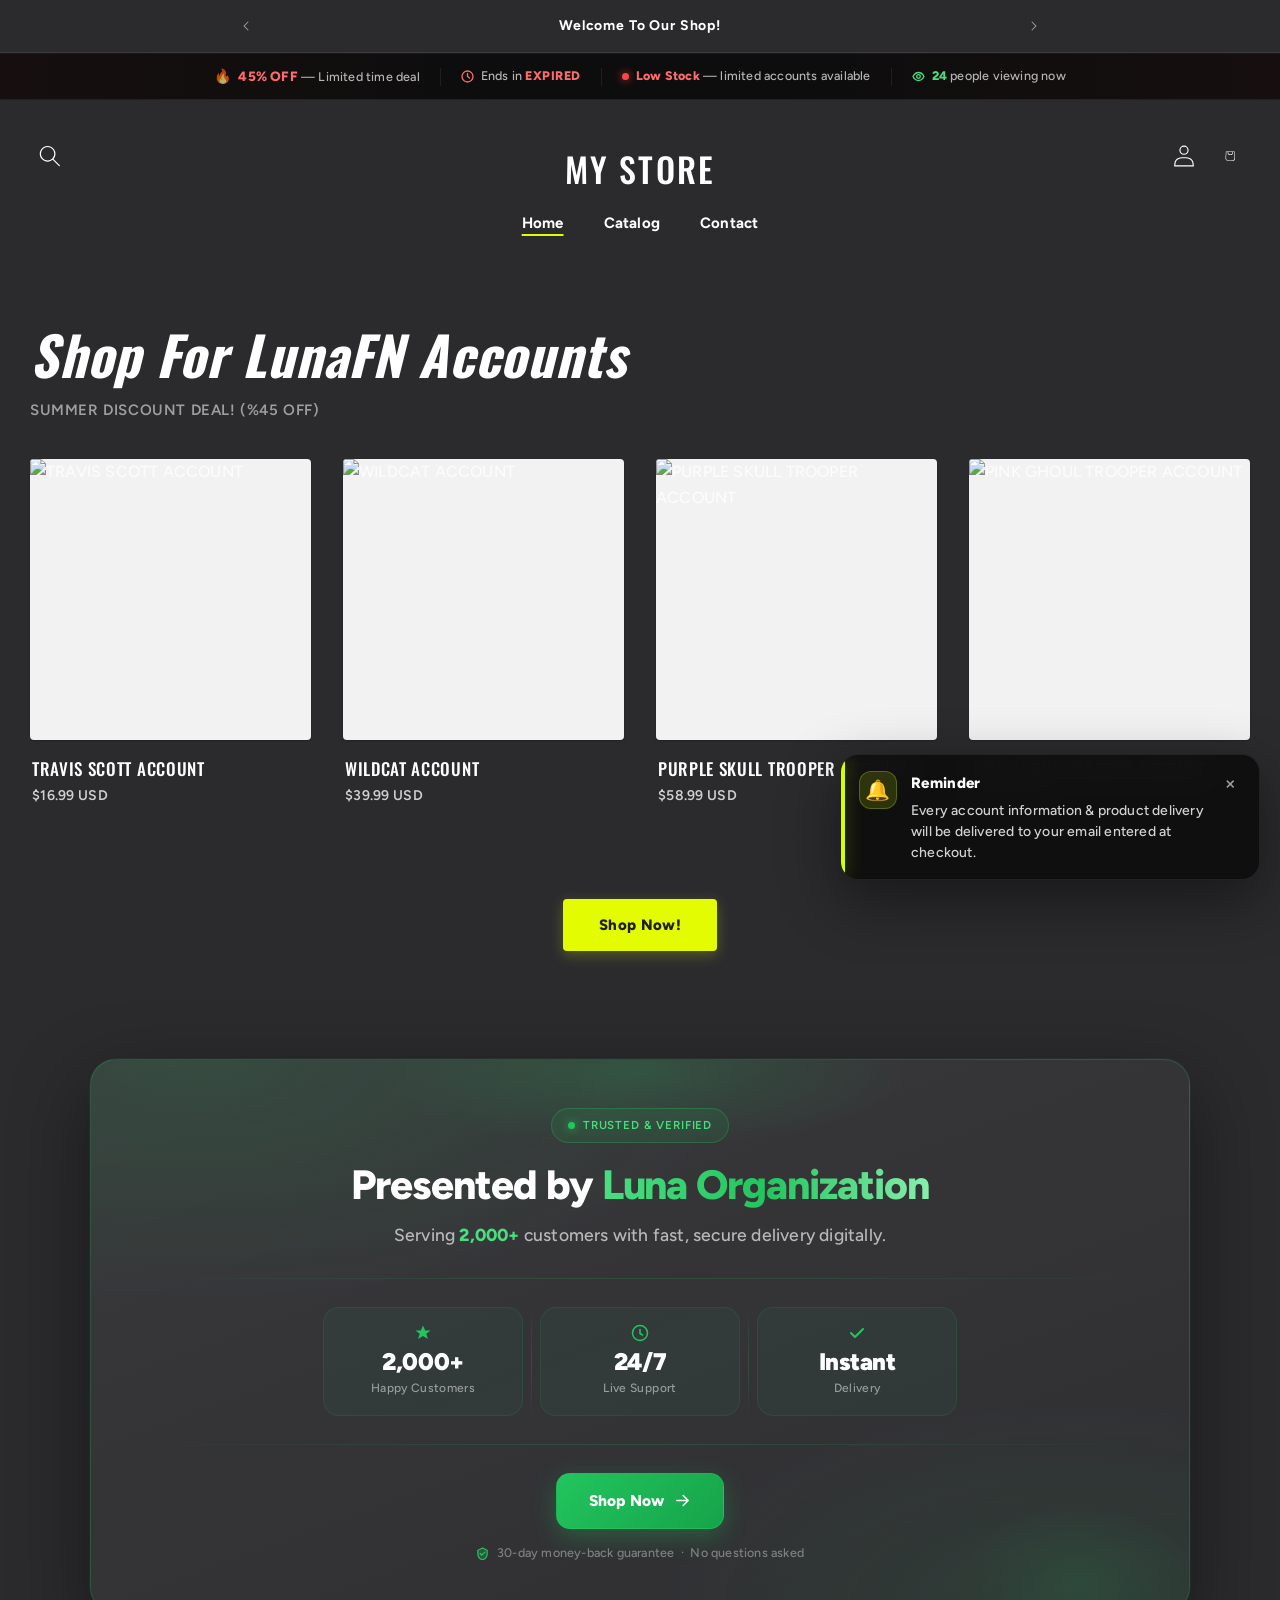
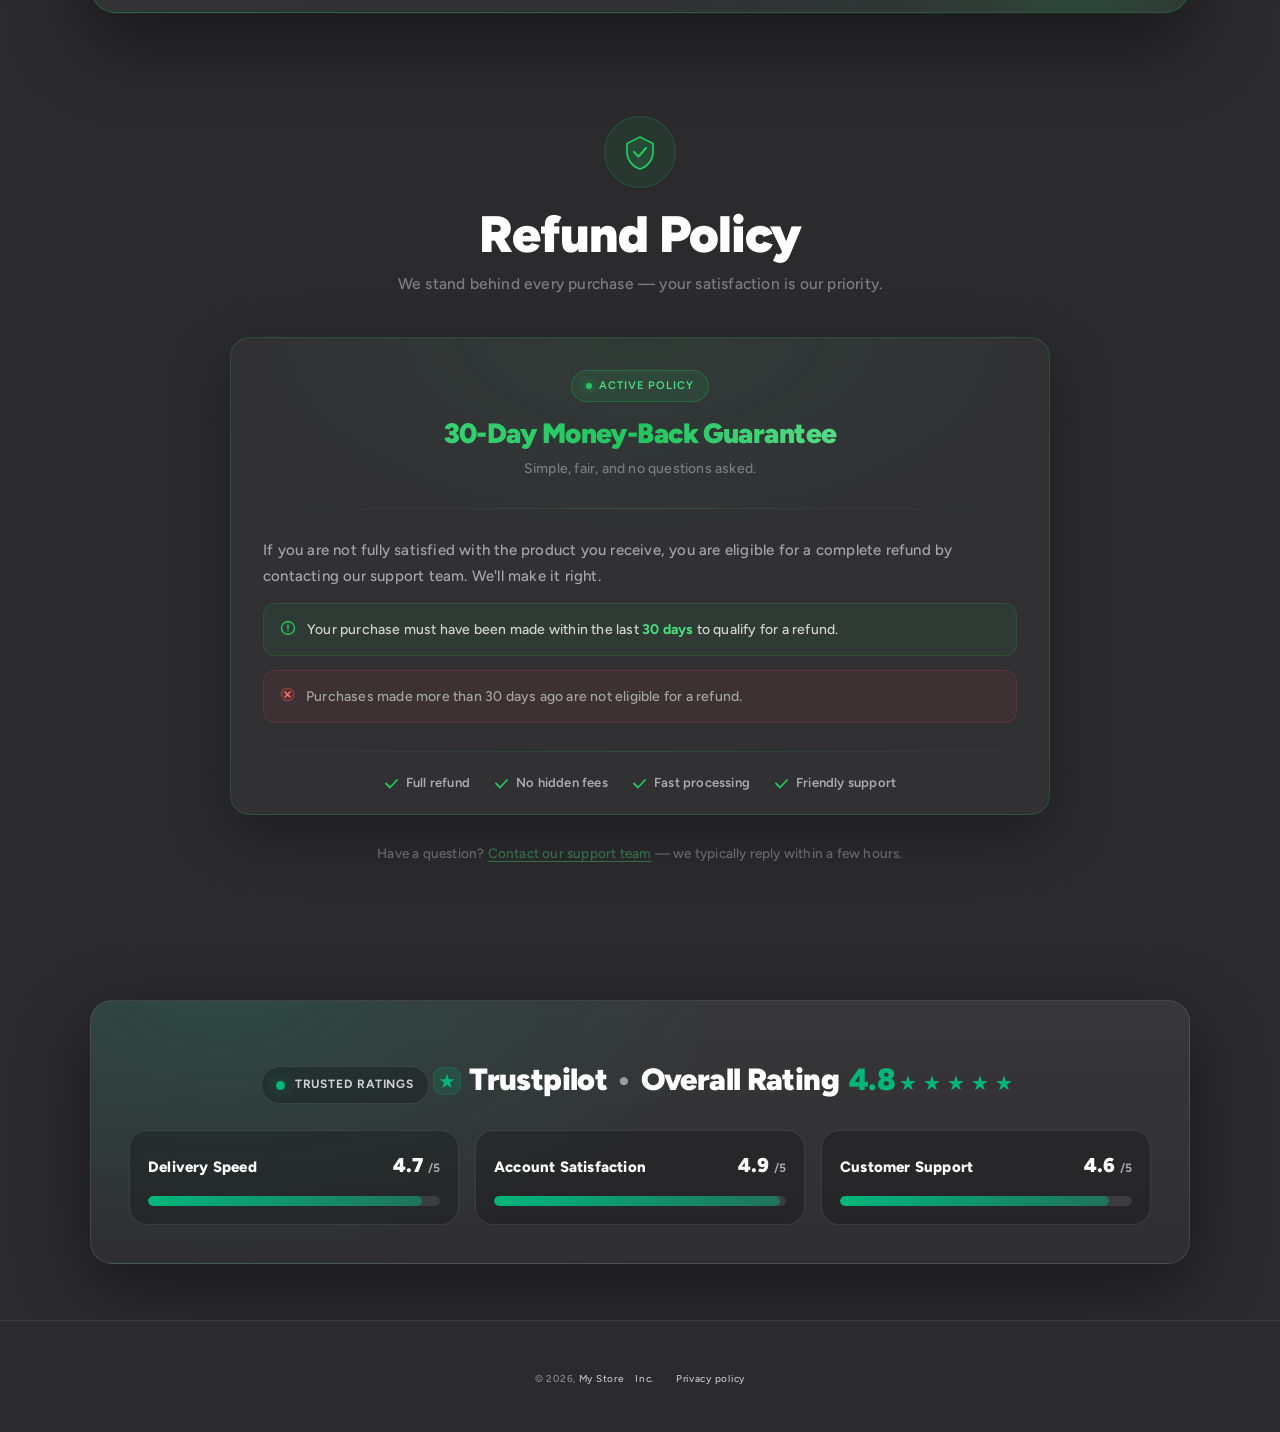
==== commit 6aa00572: "Update index.html" ====
--- a/index.html
+++ b/index.html
@@ -151,51 +151,7 @@
 
       <div class="product-grid-wrap">
         <ul class="product-grid">
-
-          <!-- Product 1 - Yellow t-shirt -->
-          <li><a href="product.html?id=1" class="product-card">
-            <div class="product-card__media">
-              <svg preserveAspectRatio="xMidYMid slice" viewBox="0 0 448 448" fill="none" xmlns="http://www.w3.org/2000/svg"><g clip-path="url(#c1)"><path d="M448 0H0v448h448V0Z" fill="#F2F2F2"/><path d="m354.53 165.19-33.31-35.87a59.971 59.971 0 0 0-32.2-18.01l-20.99-4.2c-2.72-.49-5.45-.93-8.17-1.33l-.01.01v-.01c-1.29-.21-2.58-.31-3.88-.29-1.3.01-2.6.14-3.88.38l-7.25 1.36-7.08 1.33c-4.54.85-9.13 1.28-13.72 1.27-4.59 0-9.19-.42-13.72-1.27l-7.08-1.33-7.25-1.36c-1.28-.24-2.58-.37-3.88-.38-1.3-.02-2.6.08-3.88.29v.01l-.01-.01c-2.73.4-5.46.83-8.17 1.33l-20.99 4.2a59.971 59.971 0 0 0-32.2 18.01l-33.31 35.87c-3.03 3.26-2.81 8.37.48 11.36l32.37 29.43c3.16 2.87 8.02 2.76 11.04-.26l9.48-9.48c1.89-1.89 5.12-.55 5.12 2.12v136.76c0 4.42 3.58 8 8 8h128c4.42 0 8-3.58 8-8V198.36c0-2.67 3.23-4.01 5.12-2.12l9.48 9.48a7.994 7.994 0 0 0 11.04.26l32.37-29.43c3.29-2.99 3.51-8.1.48-11.36Z" fill="#D6912B"/><path d="M296 299H152v12h144v-12ZM296 275H152v12h144v-12ZM296 251H152v12h144v-12ZM296 227H152v12h144v-12ZM296 203H152v12h144v-12Z" fill="#E8AF57"/><path d="M286.32 131.11h-124.5a1.75 1.75 0 0 0-1.75 1.75v8.5c0 .966.783 1.75 1.75 1.75h124.5a1.75 1.75 0 0 0 1.75-1.75v-8.5a1.75 1.75 0 0 0-1.75-1.75Z" fill="#E8AF57"/><path d="m252.03 105.69-14.35 2.69a74.08 74.08 0 0 1-27.37 0l-14.35-2.69c-2.56-.48-5.17-.51-7.74-.09 1.36 18.63 16.85 33.32 35.78 33.32s34.41-14.69 35.78-33.32c-2.57-.42-5.18-.39-7.74.09h-.01Z" fill="#BD772A"/><path d="M232.38 119.11h-16.76a1.62 1.62 0 0 0-1.62 1.62v7.76c0 .895.725 1.62 1.62 1.62h16.76a1.62 1.62 0 0 0 1.62-1.62v-7.76a1.62 1.62 0 0 0-1.62-1.62Z" fill="#fff"/><path d="M185.16 103.07c1.65-.29 3.18.86 3.45 2.52 2.73 17.09 17.53 30.16 35.39 30.16s32.66-13.06 35.39-30.16c.26-1.66 1.79-2.81 3.45-2.52l5.93 1.04c1.59.28 2.68 1.78 2.43 3.38-3.64 22.79-23.38 40.21-47.2 40.21-23.82 0-43.56-17.42-47.2-40.21-.25-1.6.84-3.1 2.43-3.38l5.93-1.04Z" fill="#995927"/></g><defs><clipPath id="c1"><path fill="#fff" d="M0 0h448v448H0z"/></clipPath></defs></svg>
-            </div>
-            <div class="product-card__content">
-              <h3 class="product-card__heading">Example product title</h3>
-              <div class="product-card__price">$19.99 USD</div>
-            </div>
-          </a></li>
-
-          <!-- Product 2 - Gray t-shirt with red sun -->
-          <li><a href="product.html?id=2" class="product-card">
-            <div class="product-card__media">
-              <svg preserveAspectRatio="xMidYMid slice" viewBox="0 0 448 448" fill="none" xmlns="http://www.w3.org/2000/svg"><g clip-path="url(#c2)"><path d="M448 0H0v448h448V0Z" fill="#F2F2F2"/><path d="m354.57 165.19-33.31-35.87a59.971 59.971 0 0 0-32.2-18.01l-20.99-4.2c-2.72-.49-5.45-.93-8.17-1.33l-.01.01v-.01c-1.29-.21-2.58-.31-3.88-.29-1.3.01-2.6.14-3.88.38l-7.25 1.36-7.08 1.33c-4.54.85-9.13 1.28-13.72 1.27-4.59 0-9.19-.42-13.72-1.27l-7.08-1.33-7.25-1.36c-1.28-.24-2.58-.37-3.88-.38-1.3-.02-2.6.08-3.88.29v.01l-.01-.01c-2.73.4-5.46.83-8.17 1.33l-20.99 4.2a59.971 59.971 0 0 0-32.2 18.01l-33.31 35.87c-3.03 3.26-2.81 8.37.48 11.36l32.37 29.43c3.16 2.87 8.02 2.76 11.04-.26l9.48-9.48c1.89-1.89 5.12-.55 5.12 2.12v136.76c0 4.42 3.58 8 8 8h128c4.42 0 8-3.58 8-8V198.36c0-2.67 3.23-4.01 5.12-2.12l9.48 9.48a7.994 7.994 0 0 0 11.04.26l32.37-29.43c3.29-2.99 3.51-8.1.48-11.36Z" fill="#6C7278"/><path d="m252.07 105.87-14.35 2.69a74.08 74.08 0 0 1-27.37 0L196 105.87c-2.56-.48-5.17-.51-7.74-.09 1.36 18.63 16.85 33.32 35.78 33.32s34.41-14.69 35.78-33.32c-2.57-.42-5.18-.39-7.74.09h-.01Z" fill="#5B6167"/><path d="M232.42 119.11h-16.76a1.62 1.62 0 0 0-1.62 1.62v7.76c0 .895.725 1.62 1.62 1.62h16.76a1.62 1.62 0 0 0 1.62-1.62v-7.76a1.62 1.62 0 0 0-1.62-1.62Z" fill="#fff"/><circle cx="224" cy="240" r="56" fill="#EB836F"/><path d="M174 235h100v8H174zM174 252h100v8H174z" fill="#222"/></g><defs><clipPath id="c2"><path fill="#fff" d="M0 0h448v448H0z"/></clipPath></defs></svg>
-            </div>
-            <div class="product-card__content">
-              <h3 class="product-card__heading">Example product title</h3>
-              <div class="product-card__price">$19.99 USD</div>
-            </div>
-          </a></li>
-
-          <!-- Product 3 - Teal t-shirt with pocket -->
-          <li><a href="product.html?id=3" class="product-card">
-            <div class="product-card__media">
-              <svg preserveAspectRatio="xMidYMid slice" viewBox="0 0 448 448" fill="none" xmlns="http://www.w3.org/2000/svg"><g clip-path="url(#c3)"><path d="M448 0H0v448h448V0Z" fill="#F2F2F2"/><path d="m354.57 165.19-33.31-35.87a59.971 59.971 0 0 0-32.2-18.01l-20.99-4.2c-2.72-.49-5.45-.93-8.17-1.33l-.01.01v-.01c-1.29-.21-2.58-.31-3.88-.29-1.3.01-2.6.14-3.88.38l-7.25 1.36-7.08 1.33c-4.54.85-9.13 1.28-13.72 1.27-4.59 0-9.19-.42-13.72-1.27l-7.08-1.33-7.25-1.36c-1.28-.24-2.58-.37-3.88-.38-1.3-.02-2.6.08-3.88.29v.01l-.01-.01c-2.73.4-5.46.83-8.17 1.33l-20.99 4.2a59.971 59.971 0 0 0-32.2 18.01l-33.31 35.87c-3.03 3.26-2.81 8.37.48 11.36l32.37 29.43c3.16 2.87 8.02 2.76 11.04-.26l9.48-9.48c1.89-1.89 5.12-.55 5.12 2.12v136.76c0 4.42 3.58 8 8 8h128c4.42 0 8-3.58 8-8V198.36c0-2.67 3.23-4.01 5.12-2.12l9.48 9.48a7.994 7.994 0 0 0 11.04.26l32.37-29.43c3.29-2.99 3.51-8.1.48-11.36Z" fill="#1F8A84"/><path d="m252.07 105.87-14.35 2.69a74.08 74.08 0 0 1-27.37 0l-14.35-2.69c-2.56-.48-5.17-.51-7.74-.09 1.36 18.63 16.85 33.32 35.78 33.32s34.41-14.69 35.78-33.32c-2.57-.42-5.18-.39-7.74.09h-.01Z" fill="#187F80"/><path d="M232.42 119.11h-16.76a1.62 1.62 0 0 0-1.62 1.62v7.76c0 .895.725 1.62 1.62 1.62h16.76a1.62 1.62 0 0 0 1.62-1.62v-7.76a1.62 1.62 0 0 0-1.62-1.62Z" fill="#fff"/><path d="M267 225l-10.37 4.15a12.378 12.378 0 0 1-9.23 0L237 225a8 8 0 0 1-5-7.4v-35.6a3 3 0 0 1 3-3h34a3 3 0 0 1 3 3v35.6a8 8 0 0 1-5 7.4Z" fill="#3A9C97"/><path d="M235 179h34a3 3 0 0 1 3 3v9h-40v-9a3 3 0 0 1 3-3Z" fill="#59B1AB"/></g><defs><clipPath id="c3"><path fill="#fff" d="M0 0h448v448H0z"/></clipPath></defs></svg>
-            </div>
-            <div class="product-card__content">
-              <h3 class="product-card__heading">Example product title</h3>
-              <div class="product-card__price">$19.99 USD</div>
-            </div>
-          </a></li>
-
-          <!-- Product 4 - Red/coral t-shirt -->
-          <li><a href="product.html?id=4" class="product-card">
-            <div class="product-card__media">
-              <svg preserveAspectRatio="xMidYMid slice" viewBox="0 0 448 448" fill="none" xmlns="http://www.w3.org/2000/svg"><g clip-path="url(#c4)"><path d="M448 0H0v448h448V0Z" fill="#F2F2F2"/><path d="m354.54 165.19-33.31-35.87a59.971 59.971 0 0 0-32.2-18.01l-20.99-4.2c-2.72-.49-5.45-.93-8.17-1.33l-.01.01v-.01c-1.29-.21-2.58-.31-3.88-.29-1.3.01-2.6.14-3.88.38l-7.25 1.36-7.08 1.33c-4.54.85-9.13 1.28-13.72 1.27-4.59 0-9.19-.42-13.72-1.27l-7.08-1.33-7.25-1.36c-1.28-.24-2.58-.37-3.88-.38-1.3-.02-2.6.08-3.88.29v.01l-.01-.01c-2.73.4-5.46.83-8.17 1.33l-20.99 4.2a59.971 59.971 0 0 0-32.2 18.01l-33.31 35.87c-3.03 3.26-2.81 8.37.48 11.36l32.37 29.43c3.16 2.87 8.02 2.76 11.04-.26l9.48-9.48c1.89-1.89 5.12-.55 5.12 2.12v136.76c0 4.42 3.58 8 8 8h128c4.42 0 8-3.58 8-8V198.36c0-2.67 3.23-4.01 5.12-2.12l9.48 9.48a7.994 7.994 0 0 0 11.04.26l32.37-29.43c3.29-2.99 3.51-8.1.48-11.36Z" fill="#DD6A5A"/><path d="m252.03 105.87-14.35 2.69a74.08 74.08 0 0 1-27.37 0l-14.35-2.69c-2.56-.48-5.17-.51-7.74-.09 1.36 18.63 16.85 33.32 35.78 33.32s34.41-14.69 35.78-33.32c-2.57-.42-5.18-.39-7.74.09h-.01Z" fill="#C03D37"/><path d="M232.38 119.11h-16.76a1.62 1.62 0 0 0-1.62 1.62v7.76c0 .895.725 1.62 1.62 1.62h16.76a1.62 1.62 0 0 0 1.62-1.62v-7.76a1.62 1.62 0 0 0-1.62-1.62Z" fill="#fff"/><path d="m95.82 162.74-2.23 2.4c-3.03 3.26-2.81 8.37.48 11.36l32.37 29.43c3.16 2.87 8.02 2.76 11.04-.26l2.56-2.56-44.22-40.37Z" fill="#E8AF57"/><path d="m352.26 162.74 2.23 2.4c3.03 3.26 2.81 8.37-.48 11.36l-32.37 29.43c-3.16 2.87-8.02 2.76-11.04-.26l-2.56-2.56 44.22-40.37Z" fill="#E8AF57"/></g><defs><clipPath id="c4"><path fill="#fff" d="M0 0h448v448H0z"/></clipPath></defs></svg>
-            </div>
-            <div class="product-card__content">
-              <h3 class="product-card__heading">Example product title</h3>
-              <div class="product-card__price">$19.99 USD</div>
-            </div>
-          </a></li>
-
+          <!-- Products loaded by JavaScript from products.js -->
         </ul>
       </div>
     </section>
@@ -342,7 +298,28 @@
   </div>
 
   <script src="main.js"></script>
+  <script src="products.js"></script>
   <script>
+    // RENDER FEATURED PRODUCTS (first 4)
+    (function() {
+      var grid = document.querySelector('.product-grid');
+      if (!grid || !window.LUNA_PRODUCTS) return;
+      var featured = window.LUNA_PRODUCTS.slice(0, 4);
+      grid.innerHTML = featured.map(function(p) {
+        return '<li>' +
+          '<a href="product.html?handle=' + p.handle + '" class="product-card">' +
+            '<div class="product-card__media">' +
+              '<img src="' + p.image + '" alt="' + p.title + '" loading="lazy">' +
+            '</div>' +
+            '<div class="product-card__content">' +
+              '<h3 class="product-card__heading">' + p.title + '</h3>' +
+              '<div class="product-card__price">' + window.formatPrice(p.price) + '</div>' +
+            '</div>' +
+          '</a>' +
+        '</li>';
+      }).join('');
+    })();
+
     // ANNOUNCEMENT BAR SLIDESHOW
     (function() {
       var slides = document.querySelectorAll('.announcement-bar__slide');
--- a/styles.css
+++ b/styles.css
@@ -1,368 +1,608 @@
 /* ============================================
-   LUNA FN STORE - EXACT MATCH
-   ============================================ */
-
-@import url('https://fonts.googleapis.com/css2?family=Inter:ital,wght@0,400;0,500;0,600;0,700;0,800;0,900;1,700;1,800;1,900&display=swap');
+   LUNA FN STORE — EXACT MATCH (from real source)
+   ============================================ */
+
+@import url('https://fonts.googleapis.com/css2?family=Figtree:ital,wght@0,500;0,700;0,800;1,500;1,700&family=Oswald:wght@500&display=swap');
 
 :root {
-  --color-bg: #1a1a1a;
-  --color-bg-card: #ededed;
-  --color-text: rgba(255,255,255,0.87);
-  --color-heading: #ffffff;
-  --color-green: #22c55e;
-  --color-red: #ef4444;
-  --color-orange: #f97316;
-  --font: 'Inter', -apple-system, BlinkMacSystemFont, sans-serif;
-  --radius-card: 4px;
-  --radius-btn: 12px;
-  --page-width: 1400px;
-  --transition: 0.2s ease;
+  /* Real color palette from Shopify */
+  --color-bg: #1f1f21;
+  --color-bg-2: #2b2b2e;
+  --color-bg-3: #34343a;
+  --color-fg: #ffffff;
+  --color-fg-muted: rgba(255,255,255,0.78);
+  --color-fg-subtle: rgba(255,255,255,0.55);
+  --color-button: #e3fc02;
+  --color-button-hover: #eeff4d;
+  --color-button-text: #1f1f21;
+  --color-accent-2: #00FCED;
+  --color-border: rgba(255,255,255,0.08);
+  --color-border-strong: rgba(255,255,255,0.14);
+
+  --font-body: 'Figtree', sans-serif;
+  --font-heading: 'Oswald', sans-serif;
+  --page-width: 1600px;
+
+  /* Refined easing & timing */
+  --ease-smooth: cubic-bezier(0.4, 0, 0.2, 1);
+  --ease-bounce: cubic-bezier(0.34, 1.56, 0.64, 1);
+  --transition-fast: 0.18s var(--ease-smooth);
+  --transition-base: 0.25s var(--ease-smooth);
+  --transition-slow: 0.4s var(--ease-smooth);
+
+  /* Shadows - layered & subtle */
+  --shadow-sm: 0 1px 2px rgba(0,0,0,0.2);
+  --shadow-md: 0 4px 16px rgba(0,0,0,0.18), 0 1px 3px rgba(0,0,0,0.12);
+  --shadow-lg: 0 12px 32px rgba(0,0,0,0.28), 0 2px 8px rgba(0,0,0,0.15);
+  --shadow-xl: 0 24px 56px rgba(0,0,0,0.4), 0 8px 16px rgba(0,0,0,0.2);
+  --shadow-button: 0 4px 14px rgba(227, 252, 2, 0.25);
+  --shadow-button-hover: 0 8px 24px rgba(227, 252, 2, 0.35);
 }
 
 *, *::before, *::after { box-sizing: border-box; }
-html { scroll-behavior: smooth; scrollbar-width: thin; scrollbar-color: rgba(255,255,255,0.2) transparent; }
+
+html {
+  scroll-behavior: smooth;
+  font-size: 62.5%;
+}
 
 body {
-  margin: 0; padding: 0;
-  font-family: var(--font);
-  font-size: 14px;
-  color: var(--color-text);
-  background: var(--color-bg);
-  display: flex; flex-direction: column;
+  margin: 0;
+  padding: 0;
+  font-family: var(--font-body);
+  font-size: 1.5rem;
+  font-weight: 500;
+  letter-spacing: 0.02rem;
+  line-height: 1.65;
+  color: var(--color-fg-muted);
+  background: var(--color-bg-2);
+  display: flex;
+  flex-direction: column;
   min-height: 100vh;
   -webkit-font-smoothing: antialiased;
+  -moz-osx-font-smoothing: grayscale;
+  text-rendering: optimizeLegibility;
+}
+
+@media (min-width: 750px) {
+  body { font-size: 1.6rem; }
 }
 
 img, svg { display: block; max-width: 100%; }
-img { width: 100%; height: auto; }
-input, textarea, select { font: inherit; }
-h1,h2,h3,h4,h5,h6 { margin: 0; color: var(--color-heading); font-family: var(--font); }
-p { margin: 0 0 1em; line-height: 1.65; }
+img { height: auto; }
+input, textarea, select, button { font: inherit; }
 a { color: inherit; text-decoration: none; }
 ul, ol { margin: 0; padding: 0; list-style: none; }
-button { cursor: pointer; border: none; background: none; font: inherit; }
+button { cursor: pointer; border: none; background: none; }
 main { flex: 1; }
 
-::-webkit-scrollbar { width: 8px; }
+::-webkit-scrollbar { width: 10px; }
 ::-webkit-scrollbar-track { background: transparent; }
-::-webkit-scrollbar-thumb { background: rgba(255,255,255,0.15); border-radius: 99px; }
-
-.page-width { max-width: var(--page-width); margin: 0 auto; padding: 0 40px; }
-
-/* ============================================
-   TOP ANNOUNCEMENT BAR (with arrows)
-   ============================================ */
-.announcement-bar-top {
-  background: var(--color-bg);
-  border-bottom: 1px solid rgba(255,255,255,0.05);
-  padding: 14px 0;
+::-webkit-scrollbar-thumb { background: rgba(255,255,255,0.12); border-radius: 99px; border: 2px solid var(--color-bg-2); }
+::-webkit-scrollbar-thumb:hover { background: rgba(255,255,255,0.22); }
+
+::selection { background: var(--color-button); color: var(--color-button-text); }
+
+h1, h2, h3, h4, h5, h6 {
+  margin: 0;
+  font-family: var(--font-heading);
+  font-weight: 500;
+  color: var(--color-fg);
+  letter-spacing: 0.01em;
+}
+
+h1, .h1 { font-size: clamp(3.6rem, 5vw, 6.4rem); line-height: 1.05; letter-spacing: 0.015em; }
+h2, .h2 { font-size: clamp(2.8rem, 4vw, 4.8rem); line-height: 1.08; letter-spacing: 0.015em; }
+h3, .h3 { font-size: clamp(2.2rem, 3vw, 3.2rem); line-height: 1.15; }
+h5, .h5 { font-size: 1.4rem; font-weight: 500; letter-spacing: 0.04em; }
+
+p { margin: 0 0 1em; }
+
+:focus-visible {
+  outline: 2px solid var(--color-button);
+  outline-offset: 3px;
+  border-radius: 4px;
+}
+
+.page-width {
+  max-width: var(--page-width);
+  margin: 0 auto;
+  padding: 0 30px;
+}
+
+/* ============================================
+   UTILITY BAR (Rotating announcement slideshow)
+   ============================================ */
+.utility-bar {
+  background: var(--color-bg-2);
+  border-bottom: 1px solid var(--color-border);
+  padding: 10px 0;
   position: relative;
 }
 
-.announcement-bar-inner {
-  display: flex; align-items: center; justify-content: center;
+.utility-bar__grid {
+  display: flex;
+  align-items: center;
+  justify-content: center;
+}
+
+.announcement-bar {
+  display: flex;
+  align-items: center;
+  justify-content: center;
+  gap: 16px;
+  flex: 1;
+  max-width: 820px;
   position: relative;
-  max-width: 100%;
-  padding: 0 60px;
-}
-
-.announcement-bar-text {
-  font-size: 14px; font-weight: 700; color: #fff;
-  font-style: italic;
-}
-
-.announcement-arrow {
-  position: absolute; top: 50%; transform: translateY(-50%);
-  background: none; border: none;
-  color: rgba(255,255,255,0.5);
-  width: 32px; height: 32px;
-  display: flex; align-items: center; justify-content: center;
-  cursor: pointer; transition: color 0.2s;
-}
-.announcement-arrow:hover { color: #fff; }
-.announcement-arrow svg { width: 14px; height: 14px; }
-.announcement-arrow--left { left: 16px; }
-.announcement-arrow--right { right: 16px; }
-
-/* ============================================
-   URGENCY BAR (4 items, static row)
-   ============================================ */
-.urgency-bar {
-  background: linear-gradient(90deg, rgba(220,38,38,0.07), rgba(220,38,38,0.04), rgba(34,197,94,0.04));
-  border-bottom: 1px solid rgba(255,255,255,0.05);
-  padding: 12px 0;
-}
-
-.urgency-bar-inner {
-  display: flex; align-items: center; justify-content: space-around;
-  max-width: 1400px; margin: 0 auto;
-  padding: 0 40px; gap: 20px; flex-wrap: wrap;
-}
-
-.urgency-item {
-  display: flex; align-items: center; gap: 8px;
-  font-size: 13px; color: #fff; font-weight: 400;
-}
-.urgency-item-icon { font-size: 14px; line-height: 1; }
-.urgency-item-bold { font-weight: 700; }
-.text-orange { color: #f97316; }
-.text-red { color: #ef4444; }
-.text-green { color: #22c55e; }
-
-.urgency-dot {
-  width: 8px; height: 8px;
-  border-radius: 50%; flex-shrink: 0;
-  display: inline-block;
-}
-.urgency-dot--red { background: #ef4444; box-shadow: 0 0 8px rgba(239,68,68,0.7); animation: pulse-dot 2s infinite; }
-.urgency-dot--green { background: #22c55e; box-shadow: 0 0 8px rgba(34,197,94,0.7); animation: pulse-dot 2.2s infinite; }
-@keyframes pulse-dot { 0%,100% { opacity: 1; } 50% { opacity: 0.5; } }
-
-/* ============================================
-   HEADER (Centered logo, nav below)
+}
+
+.slider-button {
+  background: none;
+  border: none;
+  color: var(--color-fg);
+  width: 32px;
+  height: 32px;
+  display: flex;
+  align-items: center;
+  justify-content: center;
+  cursor: pointer;
+  flex-shrink: 0;
+  opacity: 0.55;
+  border-radius: 50%;
+  transition: opacity var(--transition-fast), background var(--transition-fast);
+}
+
+.slider-button:hover {
+  opacity: 1;
+  background: rgba(255,255,255,0.06);
+}
+
+.slider-button svg { width: 10px; height: 6px; transition: transform var(--transition-fast); }
+.slider-button--prev svg { transform: rotate(90deg); }
+.slider-button--next svg { transform: rotate(-90deg); }
+.slider-button--prev:hover svg { transform: rotate(90deg) translateX(-2px); }
+.slider-button--next:hover svg { transform: rotate(-90deg) translateX(2px); }
+
+.announcement-bar__slides {
+  flex: 1;
+  text-align: center;
+  position: relative;
+  min-height: 24px;
+  overflow: hidden;
+}
+
+.announcement-bar__slide {
+  position: absolute;
+  inset: 0;
+  opacity: 0;
+  transition: opacity 0.4s ease;
+  display: flex;
+  align-items: center;
+  justify-content: center;
+}
+
+.announcement-bar__slide.is-active { opacity: 1; }
+
+.announcement-bar__message {
+  font-family: var(--font-body);
+  font-size: 1.4rem;
+  font-weight: 700;
+  color: var(--color-fg);
+  margin: 0;
+  letter-spacing: 0.06em;
+}
+
+/* ============================================
+   LUNA URGENCY BAR
+   ============================================ */
+#luna-urgency-bar {
+  width: 100%;
+  background: #0d0d0d;
+  border-bottom: 1px solid rgba(255,68,68,0.18);
+  border-top: 1px solid rgba(255,68,68,0.1);
+  padding: 11px 16px;
+  overflow: hidden;
+  position: relative;
+}
+
+#luna-urgency-bar::before {
+  content: '';
+  position: absolute;
+  inset: 0;
+  background: linear-gradient(90deg, rgba(255,60,60,0.04), transparent 40%, transparent 60%, rgba(255,60,60,0.04));
+  pointer-events: none;
+}
+
+#luna-urgency-inner {
+  max-width: 1100px;
+  margin: 0 auto;
+  display: flex;
+  align-items: center;
+  justify-content: center;
+  gap: 0;
+  flex-wrap: wrap;
+  row-gap: 6px;
+}
+
+.lu-block {
+  display: flex;
+  align-items: center;
+  gap: 7px;
+  font-size: 12.5px;
+  color: rgba(255,255,255,0.7);
+  padding: 0 20px;
+  font-weight: 500;
+}
+
+.lu-block strong { color: #fff; font-weight: 800; }
+.lu-sep { width: 1px; height: 18px; background: rgba(255,255,255,0.08); flex-shrink: 0; }
+.lu-fire-icon { font-size: 14px; animation: lu-bounce 1.4s ease-in-out infinite; }
+@keyframes lu-bounce { 0%,100%{transform:translateY(0) rotate(-5deg);} 50%{transform:translateY(-3px) rotate(5deg);} }
+.lu-fire-text strong { color: #ff6b6b; font-size: 13.5px; }
+.lu-timer strong { color: #ff6b6b; font-variant-numeric: tabular-nums; letter-spacing: 0.04em; }
+.lu-stock-dot { width: 7px; height: 7px; border-radius: 50%; background: #ff4444; box-shadow: 0 0 8px rgba(255,68,68,0.8); animation: lu-pulse 1.5s ease-in-out infinite; flex-shrink: 0; }
+@keyframes lu-pulse { 0%,100%{box-shadow:0 0 4px rgba(255,68,68,0.6);} 50%{box-shadow:0 0 12px rgba(255,68,68,0.9),0 0 20px rgba(255,68,68,0.3);} }
+.lu-stock strong { color: #ff6b6b; }
+.lu-viewers strong { color: #4ade80; }
+
+@media (max-width: 640px) {
+  .lu-sep { display: none; }
+  .lu-block { padding: 0 10px; font-size: 11.5px; }
+  #luna-urgency-inner { justify-content: center; gap: 8px; }
+}
+
+/* ============================================
+   HEADER (Top-center logo, nav below)
    ============================================ */
 .site-header {
-  position: sticky; top: 0; z-index: 100;
-  background: var(--color-bg);
-  border-bottom: 1px solid rgba(255,255,255,0.05);
-  transition: box-shadow 0.3s;
-  padding: 20px 0 16px;
-}
-
-.site-header.scrolled { box-shadow: 0 4px 30px rgba(0,0,0,0.5); }
-
-.header-top-row {
+  background: var(--color-bg-2);
+  position: sticky;
+  top: 0;
+  z-index: 100;
+  padding: 22px 30px 14px;
+  margin-bottom: 0;
+  transition: box-shadow var(--transition-base), padding var(--transition-base);
+}
+
+.site-header.scrolled {
+  box-shadow: 0 4px 32px rgba(0,0,0,0.32);
+  padding: 14px 30px 10px;
+}
+
+.header-inner {
   display: grid;
   grid-template-columns: 1fr auto 1fr;
   align-items: center;
   gap: 20px;
-  margin-bottom: 16px;
-}
-
-.header-left { display: flex; align-items: center; gap: 4px; justify-self: start; }
-.header-logo { justify-self: center; }
-.header-logo a { display: flex; align-items: center; text-decoration: none; }
+  margin-bottom: 14px;
+  max-width: var(--page-width);
+  margin-left: auto;
+  margin-right: auto;
+}
+
+.header-left {
+  display: flex;
+  align-items: center;
+  gap: 6px;
+  justify-self: start;
+}
+
+.header-logo {
+  justify-self: center;
+}
+
+.header-logo a {
+  text-decoration: none;
+  transition: opacity var(--transition-fast);
+}
+
+.header-logo a:hover {
+  opacity: 0.85;
+}
+
 .header-logo-text {
-  font-size: 1.75rem;
+  font-family: var(--font-heading);
+  font-size: clamp(2.4rem, 3vw, 3.4rem);
+  font-weight: 500;
+  color: var(--color-fg);
+  letter-spacing: 0.06em;
+  text-transform: uppercase;
+}
+
+.header-right {
+  display: flex;
+  align-items: center;
+  gap: 6px;
+  justify-self: end;
+}
+
+.header-action-btn {
+  display: flex;
+  align-items: center;
+  justify-content: center;
+  width: 40px;
+  height: 40px;
+  border-radius: 50%;
+  color: var(--color-fg);
+  transition: background var(--transition-fast), color var(--transition-fast), transform var(--transition-fast);
+  position: relative;
+  text-decoration: none;
+}
+
+.header-action-btn:hover {
+  background: rgba(255,255,255,0.06);
+}
+
+.header-action-btn:active {
+  transform: scale(0.94);
+}
+
+.header-action-btn svg { width: 22px; height: 22px; }
+
+.cart-count {
+  position: absolute;
+  top: 4px; right: 4px;
+  width: 16px; height: 16px;
+  background: var(--color-button);
+  color: var(--color-button-text);
+  border-radius: 50%;
+  font-size: 10px;
   font-weight: 800;
-  font-style: italic;
-  letter-spacing: -0.02em;
-  color: var(--color-heading);
-}
-.header-right { display: flex; align-items: center; gap: 4px; justify-self: end; }
-
-.header-action-btn {
-  display: flex; align-items: center; justify-content: center;
+  display: flex;
+  align-items: center;
+  justify-content: center;
+  line-height: 1;
+}
+
+.header-menu-toggle {
+  display: none;
+  align-items: center;
+  justify-content: center;
   width: 40px; height: 40px;
   border-radius: 50%;
-  color: rgba(255,255,255,0.85);
-  transition: background var(--transition);
-  position: relative; text-decoration: none;
-}
-.header-action-btn:hover { background: rgba(255,255,255,0.08); color: #fff; text-decoration: none; }
-.header-action-btn svg { width: 20px; height: 20px; }
-
-.cart-count {
-  position: absolute; top: 2px; right: 2px;
-  width: 16px; height: 16px;
-  background: var(--color-green); color: #000;
-  border-radius: 50%; font-size: 10px; font-weight: 700;
-  display: flex; align-items: center; justify-content: center;
-  line-height: 1;
-}
-
-.header-menu-toggle {
-  display: none; align-items: center; justify-content: center;
-  width: 40px; height: 40px; border-radius: 50%;
-  color: rgba(255,255,255,0.85); cursor: pointer;
-  transition: background 0.2s;
-}
-.header-menu-toggle:hover { background: rgba(255,255,255,0.08); }
-
-.header-nav { display: flex; justify-content: center; }
-.nav-list { display: flex; align-items: center; gap: 4px; }
+  color: var(--color-fg);
+  cursor: pointer;
+  transition: background var(--transition-fast);
+}
+
+.header-menu-toggle:hover {
+  background: rgba(255,255,255,0.06);
+}
+
+.header-nav {
+  display: flex;
+  justify-content: center;
+  max-width: var(--page-width);
+  margin: 0 auto;
+}
+
+.nav-list {
+  display: flex;
+  align-items: center;
+  gap: 4px;
+}
 
 .nav-link {
-  display: block; padding: 8px 20px;
-  font-size: 0.9375rem; font-weight: 500;
-  color: #ffffff; border-radius: 8px;
-  transition: opacity var(--transition);
-  text-decoration: none; white-space: nowrap;
+  display: block;
+  padding: 8px 18px;
+  font-family: var(--font-body);
+  font-size: 1.5rem;
+  font-weight: 700;
+  color: var(--color-fg);
+  text-decoration: none;
+  white-space: nowrap;
+  border-radius: 8px;
   position: relative;
-}
-.nav-link:hover { opacity: 0.7; text-decoration: none; }
+  transition: color var(--transition-fast), background var(--transition-fast);
+}
+
+.nav-link:hover {
+  color: var(--color-button);
+  text-decoration: none;
+  background: rgba(255,255,255,0.04);
+}
+
 .nav-link.active {
   text-decoration: underline;
   text-underline-offset: 6px;
   text-decoration-thickness: 1.5px;
-}
-
-/* ============================================
-   COLLECTION HERO TITLE
-   ============================================ */
-.collection-hero { padding: 48px 0 28px; background: var(--color-bg); }
-.collection-hero__title {
-  font-size: clamp(40px, 6vw, 80px);
+  text-decoration-color: var(--color-button);
+}
+
+/* ============================================
+   COLLECTION HEADER (Hero title)
+   ============================================ */
+.collection {
+  padding: 40px 0 48px;
+  background: var(--color-bg-2);
+}
+
+@media (max-width: 749px) {
+  .collection { padding: 30px 0 36px; }
+}
+
+.collection__title {
+  padding: 0 30px;
+  margin: 30px auto 36px;
+  max-width: var(--page-width);
+}
+
+.collection__title h2 {
+  font-family: var(--font-heading);
+  font-size: clamp(3.2rem, 4.2vw, 5.6rem);
+  font-weight: 500;
+  font-style: italic;
+  letter-spacing: 0.015em;
+  line-height: 1;
+  color: var(--color-fg);
+  margin-bottom: 16px;
+}
+
+.collection__title h2 em {
+  font-style: italic;
+}
+
+.collection__title h2 strong {
+  font-weight: 700;
+}
+
+.collection__description {
+  font-family: var(--font-body);
+  font-size: 1.5rem;
+  font-weight: 600;
+  color: var(--color-fg-subtle);
+  letter-spacing: 0.04em;
+  text-transform: uppercase;
+}
+
+.collection__description p { margin: 0; }
+
+/* ============================================
+   PRODUCT GRID (4 columns, full bleed cards)
+   ============================================ */
+.product-grid-wrap {
+  padding: 0 30px;
+  max-width: var(--page-width);
+  margin: 0 auto;
+}
+
+.product-grid {
+  display: grid;
+  grid-template-columns: repeat(4, 1fr);
+  gap: 32px;
+}
+
+.product-card {
+  display: flex;
+  flex-direction: column;
+  text-decoration: none;
+  color: inherit;
+  position: relative;
+  transition: transform var(--transition-base);
+}
+
+.product-card:hover {
+  transform: translateY(-6px);
+  text-decoration: none;
+}
+
+.product-card__media {
+  aspect-ratio: 1;
+  overflow: hidden;
+  background: #F2F2F2;
+  position: relative;
+  border-radius: 4px;
+  box-shadow: var(--shadow-sm);
+  transition: box-shadow var(--transition-base);
+}
+
+.product-card:hover .product-card__media {
+  box-shadow: var(--shadow-lg);
+}
+
+.product-card__media svg {
+  width: 100%;
+  height: 100%;
+  display: block;
+  transition: transform 0.5s var(--ease-smooth);
+}
+
+.product-card:hover .product-card__media svg {
+  transform: scale(1.04);
+}
+
+.product-card__content {
+  padding: 18px 2px 0;
+}
+
+.product-card__heading {
+  font-family: var(--font-heading);
+  font-size: 1.7rem;
+  font-weight: 500;
+  color: var(--color-fg);
+  margin: 0 0 4px;
+  line-height: 1.3;
+  text-transform: uppercase;
+  letter-spacing: 0.04em;
+  transition: color var(--transition-fast);
+}
+
+.product-card:hover .product-card__heading {
+  color: var(--color-button);
+}
+
+.product-card__price {
+  font-family: var(--font-body);
+  font-size: 1.4rem;
+  font-weight: 600;
+  color: var(--color-fg-muted);
+  letter-spacing: 0.02em;
+}
+
+/* ============================================
+   RICH TEXT (Shop Now! button section)
+   ============================================ */
+.rich-text {
+  padding: 44px 0 56px;
+  text-align: center;
+}
+
+@media (max-width: 749px) {
+  .rich-text { padding: 30px 0 40px; }
+}
+
+.rich-text__wrapper {
+  max-width: var(--page-width);
+  margin: 0 auto;
+  padding: 0 30px;
+}
+
+.button {
+  display: inline-flex;
+  align-items: center;
+  justify-content: center;
+  padding: 14px 36px;
+  font-family: var(--font-body);
+  font-size: 1.5rem;
   font-weight: 800;
-  font-style: italic;
-  letter-spacing: -0.02em;
-  line-height: 1;
-  color: #ffffff;
-  margin-bottom: 14px;
-}
-.collection-hero__subtitle {
-  font-size: 13px; font-weight: 700;
-  text-transform: uppercase; letter-spacing: 0.06em;
-  color: rgba(255,255,255,0.95); margin: 0;
-}
-
-/* ============================================
-   PRODUCT GRID (Light cards)
-   ============================================ */
-.product-section { padding: 24px 0 64px; background: var(--color-bg); }
-.product-grid { display: grid; grid-template-columns: repeat(4, 1fr); gap: 20px; }
-
-.product-card {
-  display: flex; flex-direction: column;
-  text-decoration: none; color: inherit;
-  position: relative;
-  transition: transform var(--transition);
-}
-.product-card:hover { text-decoration: none; transform: translateY(-2px); }
-
-.product-card__image {
-  aspect-ratio: 1;
-  background: var(--color-bg-card);
-  border-radius: var(--radius-card);
-  overflow: hidden;
-  position: relative;
-  display: flex; align-items: center; justify-content: center;
-}
-.product-card__image img { width: 100%; height: 100%; object-fit: cover; transition: transform 0.4s ease; }
-.product-card:hover .product-card__image img { transform: scale(1.03); }
-
-.product-card__info { padding: 14px 4px 0; }
-.product-card__title {
-  font-size: 1.0625rem; font-weight: 700;
-  font-style: italic; color: #ffffff;
-  margin: 0 0 4px; line-height: 1.3;
-}
-.product-card__price { font-size: 0.9375rem; font-weight: 400; color: rgba(255,255,255,0.85); }
-
-.product-card__badge {
-  position: absolute; top: 10px; right: 10px;
-  padding: 4px 10px; border-radius: 99px;
-  font-size: 11px; font-weight: 700;
-  text-transform: uppercase; letter-spacing: 0.04em;
-}
-.badge-sale { background: var(--color-green); color: #000; }
-.badge-sold-out { background: rgba(0,0,0,0.65); color: #fff; }
-
-/* ============================================
-   BUTTONS
-   ============================================ */
-.btn { display: inline-flex; align-items: center; justify-content: center; gap: 8px; padding: 12px 24px; font-size: 0.875rem; font-weight: 700; cursor: pointer; transition: all var(--transition); white-space: nowrap; border: none; outline: none; text-decoration: none; }
-.btn-primary { background: linear-gradient(135deg, #22c55e, #16a34a); color: #fff; border-radius: var(--radius-btn); box-shadow: 0 4px 16px rgba(34,197,94,0.3); }
-.btn-primary:hover { filter: brightness(1.08); transform: translateY(-1px); box-shadow: 0 6px 24px rgba(34,197,94,0.4); text-decoration: none; color: #fff; }
-.btn-secondary { background: rgba(255,255,255,0.06); color: #fff; border: 1px solid rgba(255,255,255,0.15); border-radius: var(--radius-btn); }
-.btn-secondary:hover { background: rgba(255,255,255,0.1); border-color: rgba(255,255,255,0.25); text-decoration: none; color: #fff; }
-
-/* Search overlay */
-.search-overlay { position: fixed; inset: 0; background: rgba(0,0,0,0.7); z-index: 200; opacity: 0; visibility: hidden; transition: opacity 0.3s, visibility 0.3s; display: flex; align-items: flex-start; padding-top: 100px; }
-.search-overlay.open { opacity: 1; visibility: visible; }
-.search-panel { background: #1a1a1a; border: 1px solid rgba(255,255,255,0.1); width: calc(100% - 40px); max-width: 600px; margin: 0 auto; border-radius: 16px; padding: 20px; box-shadow: 0 24px 80px rgba(0,0,0,0.6); }
-.search-input-wrap { display: flex; align-items: center; gap: 12px; border: 1px solid rgba(255,255,255,0.12); border-radius: 99px; padding: 12px 20px; background: rgba(255,255,255,0.04); }
-.search-input-wrap svg { width: 18px; height: 18px; opacity: 0.4; }
-.search-input-wrap input { border: none; outline: none; background: none; flex: 1; font-size: 1rem; color: #fff; }
-.search-input-wrap input::placeholder { color: rgba(255,255,255,0.3); }
-
-/* Mobile nav */
-.mobile-nav-overlay { position: fixed; inset: 0; background: rgba(0,0,0,0.7); z-index: 150; opacity: 0; visibility: hidden; transition: opacity 0.3s, visibility 0.3s; }
-.mobile-nav-overlay.open { opacity: 1; visibility: visible; }
-.mobile-nav-drawer { position: fixed; top: 0; left: 0; bottom: 0; width: 300px; max-width: 90vw; background: #141414; border-right: 1px solid rgba(255,255,255,0.08); z-index: 151; transform: translateX(-100%); transition: transform 0.35s cubic-bezier(0.25,0.1,0.25,1); display: flex; flex-direction: column; overflow-y: auto; }
-.mobile-nav-overlay.open .mobile-nav-drawer { transform: translateX(0); }
-.mobile-nav-header { display: flex; align-items: center; justify-content: space-between; padding: 20px; border-bottom: 1px solid rgba(255,255,255,0.08); }
-.mobile-nav-close { display: flex; align-items: center; justify-content: center; width: 36px; height: 36px; border-radius: 50%; cursor: pointer; color: rgba(255,255,255,0.6); transition: background 0.2s; }
-.mobile-nav-close:hover { background: rgba(255,255,255,0.08); }
-.mobile-nav-links { padding: 12px; }
-.mobile-nav-links a { display: block; padding: 14px 16px; font-size: 1rem; font-weight: 600; border-radius: 10px; color: rgba(255,255,255,0.8); transition: background 0.2s; }
-.mobile-nav-links a:hover { background: rgba(255,255,255,0.06); text-decoration: none; color: #fff; }
-
-/* Cart drawer */
-.cart-overlay { position: fixed; inset: 0; background: rgba(0,0,0,0.7); z-index: 200; opacity: 0; visibility: hidden; transition: opacity 0.3s, visibility 0.3s; }
-.cart-overlay.open { opacity: 1; visibility: visible; }
-.cart-drawer { position: fixed; top: 0; right: 0; bottom: 0; width: 400px; max-width: 95vw; background: #141414; border-left: 1px solid rgba(255,255,255,0.08); z-index: 201; transform: translateX(100%); transition: transform 0.35s cubic-bezier(0.25,0.1,0.25,1); display: flex; flex-direction: column; }
-.cart-overlay.open .cart-drawer { transform: translateX(0); }
-.cart-drawer-header { display: flex; align-items: center; justify-content: space-between; padding: 24px; border-bottom: 1px solid rgba(255,255,255,0.08); }
-.cart-drawer-header h3 { font-size: 1.125rem; color: #fff; }
-.cart-drawer-close { display: flex; align-items: center; justify-content: center; width: 36px; height: 36px; border-radius: 50%; cursor: pointer; color: rgba(255,255,255,0.5); transition: background 0.2s; }
-.cart-drawer-close:hover { background: rgba(255,255,255,0.08); }
-.cart-drawer-body { flex: 1; overflow-y: auto; padding: 24px; }
-.cart-empty { display: flex; flex-direction: column; align-items: center; justify-content: center; height: 200px; gap: 12px; color: rgba(255,255,255,0.3); text-align: center; }
-.cart-empty svg { width: 48px; height: 48px; opacity: 0.25; }
-.cart-item { display: flex; gap: 14px; padding: 16px 0; border-bottom: 1px solid rgba(255,255,255,0.08); }
-.cart-item-image { width: 72px; height: 72px; border-radius: 10px; overflow: hidden; background: #2a2a2a; flex-shrink: 0; }
-.cart-item-image img { width: 100%; height: 100%; object-fit: cover; }
-.cart-item-title { font-size: 0.875rem; font-weight: 600; color: #fff; margin-bottom: 4px; }
-.cart-item-price { font-size: 0.875rem; color: rgba(255,255,255,0.6); }
-.cart-item-remove { font-size: 0.75rem; color: rgba(255,255,255,0.3); background: none; border: none; cursor: pointer; text-decoration: underline; margin-top: 8px; display: block; }
-.cart-drawer-footer { padding: 20px 24px; border-top: 1px solid rgba(255,255,255,0.08); }
-.cart-total { display: flex; justify-content: space-between; margin-bottom: 12px; font-size: 1rem; font-weight: 700; color: #fff; }
-.cart-drawer-footer .btn-primary { width: 100%; padding: 16px; font-size: 1rem; border-radius: 14px; justify-content: center; }
-
-/* Quantity selector */
-.quantity-selector { display: flex; align-items: center; border: 1px solid rgba(255,255,255,0.12); border-radius: 8px; overflow: hidden; background: rgba(255,255,255,0.04); width: fit-content; }
-.quantity-btn { width: 36px; height: 36px; display: flex; align-items: center; justify-content: center; cursor: pointer; background: none; border: none; font-size: 1.2rem; color: rgba(255,255,255,0.7); transition: background 0.2s; }
-.quantity-btn:hover { background: rgba(255,255,255,0.06); }
-.quantity-input { width: 40px; text-align: center; border: none; border-left: 1px solid rgba(255,255,255,0.1); border-right: 1px solid rgba(255,255,255,0.1); height: 36px; font-size: 0.875rem; color: #fff; outline: none; background: transparent; }
-
-/* Product page */
-.product-page { padding: 40px 0 64px; }
-.product-layout { display: grid; grid-template-columns: 1fr 1fr; gap: 48px; align-items: start; }
-.product-gallery-main { aspect-ratio: 1; background: var(--color-bg-card); border-radius: var(--radius-card); overflow: hidden; }
-.product-gallery-main img { width: 100%; height: 100%; object-fit: cover; }
-.product-gallery-thumbnails { display: grid; grid-template-columns: repeat(4,1fr); gap: 8px; margin-top: 8px; }
-.gallery-thumb { aspect-ratio: 1; background: var(--color-bg-card); border-radius: 4px; overflow: hidden; cursor: pointer; border: 2px solid transparent; transition: border-color 0.2s; }
-.gallery-thumb.active { border-color: var(--color-green); }
-.gallery-thumb img { width: 100%; height: 100%; object-fit: cover; }
-.product-info { display: flex; flex-direction: column; gap: 20px; }
-.product-info__title { font-size: clamp(24px, 3vw, 36px); font-weight: 800; font-style: italic; }
-.product-info__price { font-size: 1.375rem; font-weight: 700; }
-.product-info__description { font-size: 0.9375rem; line-height: 1.7; color: rgba(255,255,255,0.65); }
-.variant-label { font-size: 0.8125rem; font-weight: 600; margin-bottom: 10px; display: block; color: rgba(255,255,255,0.6); text-transform: uppercase; letter-spacing: 0.04em; }
-.variant-buttons { display: flex; flex-wrap: wrap; gap: 8px; }
-.variant-btn { padding: 8px 20px; border: 1px solid rgba(255,255,255,0.15); border-radius: 10px; font-size: 0.875rem; font-weight: 600; cursor: pointer; background: rgba(255,255,255,0.04); color: rgba(255,255,255,0.7); transition: all 0.2s; }
-.variant-btn:hover { border-color: rgba(255,255,255,0.3); background: rgba(255,255,255,0.08); color: #fff; }
-.variant-btn.selected { background: var(--color-green); color: #000; border-color: var(--color-green); font-weight: 700; }
-.add-to-cart-btn { width: 100%; padding: 16px; font-size: 1rem; font-weight: 700; background: linear-gradient(135deg, #22c55e, #16a34a); color: #fff; border-radius: 14px; border: none; cursor: pointer; font-family: var(--font); box-shadow: 0 4px 20px rgba(34,197,94,0.3); transition: all 0.2s; }
-.add-to-cart-btn:hover { filter: brightness(1.08); transform: translateY(-1px); box-shadow: 0 8px 28px rgba(34,197,94,0.4); }
-
-/* Breadcrumbs */
-.breadcrumbs { padding: 16px 0; font-size: 0.8125rem; color: rgba(255,255,255,0.3); }
-.breadcrumbs a { color: rgba(255,255,255,0.3); transition: color 0.2s; }
-.breadcrumbs a:hover { color: #fff; text-decoration: none; }
-.breadcrumbs span { margin: 0 6px; }
-
-/* Collection page */
-.collection-page { padding: 40px 0 64px; }
-.collection-header { margin-bottom: 28px; }
-.collection-header h1 { font-size: clamp(40px, 6vw, 80px); font-weight: 800; margin-bottom: 14px; font-style: italic; }
-.collection-meta { font-size: 13px; font-weight: 700; text-transform: uppercase; letter-spacing: 0.06em; color: rgba(255,255,255,0.95); }
-.collection-filters { display: flex; align-items: center; justify-content: space-between; padding: 14px 0; border-top: 1px solid rgba(255,255,255,0.08); border-bottom: 1px solid rgba(255,255,255,0.08); margin-bottom: 28px; gap: 12px; }
-.filter-pills { display: flex; gap: 8px; flex-wrap: wrap; }
-.filter-pill { padding: 6px 16px; border: 1px solid rgba(255,255,255,0.1); border-radius: 99px; font-size: 0.8125rem; font-weight: 600; cursor: pointer; background: transparent; color: rgba(255,255,255,0.6); transition: all 0.2s; }
-.filter-pill:hover, .filter-pill.active { border-color: var(--color-green); background: var(--color-green); color: #000; }
-.sort-select { padding: 6px 32px 6px 14px; border: 1px solid rgba(255,255,255,0.1); border-radius: 99px; font-size: 0.8125rem; background: transparent; color: rgba(255,255,255,0.6); cursor: pointer; outline: none; appearance: none; background-image: url("data:image/svg+xml,%3Csvg xmlns='http://www.w3.org/2000/svg' width='12' height='12' viewBox='0 0 12 12' fill='none'%3E%3Cpath d='M2 4l4 4 4-4' stroke='rgba(255,255,255,0.4)' stroke-width='1.5' stroke-linecap='round' stroke-linejoin='round'/%3E%3C/svg%3E"); background-repeat: no-repeat; background-position: right 12px center; }
-
-/* LUNA PROOF CTA */
+  letter-spacing: 0.02em;
+  text-decoration: none;
+  cursor: pointer;
+  background: var(--color-button);
+  color: var(--color-button-text);
+  border: none;
+  border-radius: 4px;
+  text-transform: none;
+  box-shadow: var(--shadow-button);
+  transition: background var(--transition-fast), box-shadow var(--transition-base), transform var(--transition-fast);
+}
+
+.button:hover {
+  background: var(--color-button-hover);
+  box-shadow: var(--shadow-button-hover);
+  transform: translateY(-2px);
+  text-decoration: none;
+  color: var(--color-button-text);
+}
+
+.button:active {
+  transform: translateY(0) scale(0.98);
+  box-shadow: var(--shadow-button);
+}
+
+/* ============================================
+   LUNA PROOF CTA (Custom Liquid)
+   ============================================ */
 #luna-proof-cta { position: relative; padding: clamp(34px,4vw,70px) 0; }
 #luna-proof-cta .luna-wrap { width: min(1100px,calc(100% - 32px)); margin: 0 auto; }
 #luna-proof-cta .luna-card { position: relative; border-radius: 26px; padding: clamp(28px,3.8vw,56px) clamp(22px,3.2vw,52px); overflow: hidden; background: radial-gradient(900px 400px at 10% 0%, rgba(34,197,94,0.13), transparent 60%), radial-gradient(700px 350px at 90% 100%, rgba(34,197,94,0.09), transparent 60%), linear-gradient(160deg, rgba(255,255,255,0.07) 0%, rgba(255,255,255,0.02) 100%); border: 1px solid rgba(34,197,94,0.22); box-shadow: 0 0 0 1px rgba(34,197,94,0.06), 0 28px 80px rgba(0,0,0,0.45); }
+#luna-proof-cta .luna-glow-top { position: absolute; top: -100px; left: 50%; transform: translateX(-50%); width: 70%; height: 220px; background: radial-gradient(closest-side, rgba(34,197,94,0.18), transparent 70%); pointer-events: none; }
+#luna-proof-cta .luna-glow-bottom { position: absolute; bottom: -80px; right: -60px; width: 340px; height: 220px; background: radial-gradient(closest-side, rgba(34,197,94,0.1), transparent 70%); pointer-events: none; }
 #luna-proof-cta .luna-top { display: flex; justify-content: center; margin-bottom: 20px; }
 #luna-proof-cta .luna-badge { display: inline-flex; align-items: center; gap: 8px; padding: 7px 16px; border-radius: 999px; font-size: 11.5px; font-weight: 600; letter-spacing: 0.08em; text-transform: uppercase; color: #4ade80; background: rgba(34,197,94,0.1); border: 1px solid rgba(34,197,94,0.28); }
 #luna-proof-cta .luna-dot { width: 7px; height: 7px; border-radius: 50%; background: #22c55e; box-shadow: 0 0 10px rgba(34,197,94,0.9); animation: luna-pulse 2.2s ease-in-out infinite; }
 @keyframes luna-pulse { 0%,100%{opacity:1;}50%{opacity:0.7;} }
-#luna-proof-cta .luna-title { text-align: center; margin: 0; font-weight: 800; letter-spacing: -0.025em; font-size: clamp(28px,3.2vw,54px); line-height: 1.08; color: #fff; }
+#luna-proof-cta .luna-title { text-align: center; margin: 0; font-weight: 800; letter-spacing: -0.025em; font-size: clamp(28px,3.2vw,54px); line-height: 1.08; color: #fff; font-family: var(--font-body); }
 #luna-proof-cta .luna-accent { background: linear-gradient(90deg,#4ade80,#22c55e,#86efac); -webkit-background-clip: text; -webkit-text-fill-color: transparent; background-clip: text; }
 #luna-proof-cta .luna-sub { text-align: center; margin: 14px auto 0; max-width: 58ch; font-size: clamp(14px,1.4vw,17.5px); line-height: 1.65; color: rgba(255,255,255,0.65); }
 #luna-proof-cta .luna-strong { color: #4ade80; font-weight: 800; }
@@ -372,24 +612,57 @@
 #luna-proof-cta .luna-metric { flex: 1; max-width: 200px; padding: 16px 20px; text-align: center; border-radius: 16px; background: rgba(34,197,94,0.05); border: 1px solid rgba(34,197,94,0.12); transition: background 0.2s ease, border-color 0.2s ease; }
 #luna-proof-cta .luna-metric:hover { background: rgba(34,197,94,0.09); border-color: rgba(34,197,94,0.22); }
 #luna-proof-cta .luna-metric__icon { display: flex; justify-content: center; margin-bottom: 8px; }
-#luna-proof-cta .luna-metric__num { color: #fff; font-weight: 900; letter-spacing: -0.02em; font-size: clamp(18px,2vw,24px); line-height: 1; margin-bottom: 5px; }
+#luna-proof-cta .luna-metric__num { color: #fff; font-weight: 900; letter-spacing: -0.02em; font-size: clamp(18px,2vw,24px); line-height: 1; margin-bottom: 5px; font-family: var(--font-body); }
 #luna-proof-cta .luna-metric__label { color: rgba(255,255,255,0.5); font-size: 12px; letter-spacing: 0.03em; }
 #luna-proof-cta .luna-actions { display: flex; flex-direction: column; align-items: center; gap: 14px; }
-#luna-proof-cta .luna-btn { display: inline-flex; align-items: center; gap: 10px; padding: 14px 32px; border-radius: 14px; font-weight: 800; font-size: 15.5px; text-decoration: none; background: linear-gradient(135deg,#22c55e,#16a34a); color: #fff; border: 1px solid rgba(34,197,94,0.5); box-shadow: 0 8px 24px rgba(34,197,94,0.3); transition: transform 0.18s ease, box-shadow 0.18s ease, filter 0.18s ease; }
-#luna-proof-cta .luna-btn:hover { transform: translateY(-2px); box-shadow: 0 14px 36px rgba(34,197,94,0.4); filter: brightness(1.06); text-decoration: none; }
+#luna-proof-cta .luna-btn { display: inline-flex; align-items: center; gap: 10px; padding: 14px 32px; border-radius: 14px; font-weight: 800; font-size: 15.5px; text-decoration: none; background: linear-gradient(135deg,#22c55e,#16a34a); color: #fff; border: 1px solid rgba(34,197,94,0.5); box-shadow: 0 8px 24px rgba(34,197,94,0.3); transition: transform 0.18s ease, box-shadow 0.18s ease, filter 0.18s ease; font-family: var(--font-body); }
+#luna-proof-cta .luna-btn:hover { transform: translateY(-2px); box-shadow: 0 14px 36px rgba(34,197,94,0.4); filter: brightness(1.06); text-decoration: none; color: #fff; }
 #luna-proof-cta .luna-arrow { width: 17px; height: 17px; transition: transform 0.18s ease; }
 #luna-proof-cta .luna-btn:hover .luna-arrow { transform: translateX(3px); }
 #luna-proof-cta .luna-reassurance { margin: 0; font-size: 12.5px; color: rgba(255,255,255,0.38); }
 @media (max-width:640px) { #luna-proof-cta .luna-metrics { flex-direction: column; gap: 10px; } #luna-proof-cta .luna-metric { max-width: 100%; } #luna-proof-cta .luna-metric-sep { display: none; } }
 
-/* Trust Ratings */
+/* ============================================
+   REFUND POLICY CARD (Custom Liquid)
+   ============================================ */
+.rp2 { max-width: 860px; margin: 0 auto; padding: 52px 20px 80px; font-family: var(--font-body); }
+.rp2__hero { text-align: center; margin-bottom: 40px; }
+.rp2__hero-icon { width: 72px; height: 72px; background: rgba(34,197,94,0.08); border: 1px solid rgba(34,197,94,0.2); border-radius: 50%; display: flex; align-items: center; justify-content: center; margin: 0 auto 20px; }
+.rp2__title { margin: 0 0 10px; font-weight: 900; font-size: clamp(32px,4vw,52px); letter-spacing: -0.02em; line-height: 1.05; font-family: var(--font-body); color: #fff; }
+.rp2__tagline { margin: 0; font-size: 15.5px; opacity: 0.5; line-height: 1.6; }
+.rp2__card { background: radial-gradient(600px 300px at 50% 0%, rgba(34,197,94,0.07), transparent 65%), rgba(255,255,255,0.03); border: 1px solid rgba(34,197,94,0.18); border-radius: 20px; overflow: hidden; box-shadow: 0 20px 60px rgba(0,0,0,0.3); }
+.rp2__card-header { padding: 32px 32px 28px; text-align: center; }
+.rp2__badge { display: inline-flex; align-items: center; gap: 7px; padding: 6px 14px; border-radius: 999px; font-size: 11px; font-weight: 600; letter-spacing: 0.09em; text-transform: uppercase; color: #4ade80; background: rgba(34,197,94,0.1); border: 1px solid rgba(34,197,94,0.25); margin-bottom: 16px; }
+.rp2__dot { width: 6px; height: 6px; border-radius: 50%; background: #22c55e; box-shadow: 0 0 8px rgba(34,197,94,0.9); animation: rp2-pulse 2.2s ease-in-out infinite; }
+@keyframes rp2-pulse { 0%,100%{opacity:1;}50%{opacity:0.5;} }
+.rp2__cardTitle { margin: 0 0 8px; font-size: clamp(20px,2.4vw,28px); font-weight: 900; letter-spacing: -0.02em; line-height: 1.1; background: linear-gradient(90deg,#4ade80,#22c55e,#86efac); -webkit-background-clip: text; -webkit-text-fill-color: transparent; background-clip: text; font-family: var(--font-body); }
+.rp2__sub { margin: 0; font-size: 14px; opacity: 0.45; }
+.rp2__divider { height: 1px; background: linear-gradient(90deg,transparent,rgba(34,197,94,0.18),transparent); }
+.rp2__body { padding: 28px 32px; display: flex; flex-direction: column; gap: 14px; }
+.rp2__p { margin: 0; font-size: 15px; line-height: 1.75; opacity: 0.72; }
+.rp2__highlight { display: flex; align-items: flex-start; gap: 11px; background: rgba(34,197,94,0.06); border: 1px solid rgba(34,197,94,0.15); border-radius: 12px; padding: 14px 16px; }
+.rp2__highlight-icon { flex-shrink: 0; margin-top: 2px; }
+.rp2__highlight-text { margin: 0; font-size: 14px; line-height: 1.65; color: rgba(255,255,255,0.78); }
+.rp2__highlight-text strong { color: #4ade80; font-weight: 700; }
+.rp2__ineligible { display: flex; align-items: flex-start; gap: 11px; background: rgba(239,68,68,0.06); border: 1px solid rgba(239,68,68,0.18); border-radius: 12px; padding: 14px 16px; }
+.rp2__ineligible-icon { flex-shrink: 0; margin-top: 2px; }
+.rp2__ineligible-text { margin: 0; font-size: 14px; line-height: 1.65; color: rgba(255,255,255,0.55); }
+.rp2__perks { padding: 20px 32px; display: flex; flex-wrap: wrap; gap: 10px 24px; justify-content: center; }
+.rp2__perk { display: flex; align-items: center; gap: 7px; font-size: 13px; font-weight: 600; color: rgba(255,255,255,0.6); }
+.rp2__contact { text-align: center; margin: 28px 0 0; font-size: 13.5px; opacity: 0.38; line-height: 1.6; }
+.rp2__link { color: #4ade80; text-decoration: underline; text-underline-offset: 3px; opacity: 1; }
+.rp2__link:hover { color: #22c55e; }
+
+/* ============================================
+   TRUST RATINGS (Custom Liquid)
+   ============================================ */
 #luna-trust-section { padding: 56px 0; }
 #luna-trust-section .lts-wrap { width: min(1100px,calc(100% - 32px)); margin: 0 auto; }
 #luna-trust-section .lts-card { border-radius: 22px; padding: clamp(22px,3vw,38px); background: radial-gradient(900px 450px at 12% 0%, rgba(0,182,122,0.14), rgba(0,0,0,0) 55%), linear-gradient(180deg, rgba(255,255,255,0.06), rgba(255,255,255,0.025)); border: 1px solid rgba(255,255,255,0.10); box-shadow: 0 22px 70px rgba(0,0,0,0.42); }
 #luna-trust-section .lts-header { text-align: center; margin-bottom: 24px; }
 #luna-trust-section .lts-badge { display: inline-flex; align-items: center; gap: 10px; padding: 8px 14px; border-radius: 999px; font-size: 12px; font-weight: 700; text-transform: uppercase; letter-spacing: .9px; color: rgba(255,255,255,0.78); background: rgba(0,0,0,0.24); border: 1px solid rgba(255,255,255,0.10); }
 #luna-trust-section .lts-dot { width: 9px; height: 9px; border-radius: 50%; background: #00b67a; box-shadow: 0 0 14px rgba(0,182,122,0.55); }
-#luna-trust-section .lts-title { margin-top: 16px; display: inline-flex; align-items: center; gap: 10px; flex-wrap: wrap; justify-content: center; font-size: clamp(22px,2.4vw,34px); font-weight: 900; letter-spacing: -0.02em; color: #fff; }
+#luna-trust-section .lts-title { margin-top: 16px; display: inline-flex; align-items: center; gap: 10px; flex-wrap: wrap; justify-content: center; font-size: clamp(22px,2.4vw,34px); font-weight: 900; letter-spacing: -0.02em; color: #fff; font-family: var(--font-body); }
 #luna-trust-section .lts-sep { opacity: .5; }
 #luna-trust-section .lts-accent { color: #00b67a; }
 #luna-trust-section .lts-tp { display: inline-flex; align-items: center; gap: 8px; }
@@ -408,106 +681,312 @@
 @keyframes ltsWidth { to { width: var(--w); } }
 @media (max-width:900px) { #luna-trust-section .lts-grid { grid-template-columns: 1fr; } }
 
-/* Refund Policy */
-.rp2 { max-width: 860px; margin: 0 auto; padding: 52px 20px 80px; }
-.rp2__hero { text-align: center; margin-bottom: 40px; }
-.rp2__hero-icon { width: 72px; height: 72px; background: rgba(34,197,94,0.08); border: 1px solid rgba(34,197,94,0.2); border-radius: 50%; display: flex; align-items: center; justify-content: center; margin: 0 auto 20px; }
-.rp2__title { margin: 0 0 10px; font-weight: 900; font-size: clamp(32px,4vw,52px); letter-spacing: -0.02em; line-height: 1.05; }
-.rp2__tagline { margin: 0; font-size: 15.5px; opacity: 0.5; line-height: 1.6; }
-.rp2__card { background: radial-gradient(600px 300px at 50% 0%, rgba(34,197,94,0.07), transparent 65%), rgba(255,255,255,0.03); border: 1px solid rgba(34,197,94,0.18); border-radius: 20px; overflow: hidden; box-shadow: 0 20px 60px rgba(0,0,0,0.3); }
-.rp2__card-header { padding: 32px 32px 28px; text-align: center; }
-.rp2__badge { display: inline-flex; align-items: center; gap: 7px; padding: 6px 14px; border-radius: 999px; font-size: 11px; font-weight: 600; letter-spacing: 0.09em; text-transform: uppercase; color: #4ade80; background: rgba(34,197,94,0.1); border: 1px solid rgba(34,197,94,0.25); margin-bottom: 16px; }
-.rp2__dot { width: 6px; height: 6px; border-radius: 50%; background: #22c55e; box-shadow: 0 0 8px rgba(34,197,94,0.9); animation: rp2-pulse 2.2s ease-in-out infinite; }
-@keyframes rp2-pulse { 0%,100%{opacity:1;}50%{opacity:0.5;} }
-.rp2__cardTitle { margin: 0 0 8px; font-size: clamp(20px,2.4vw,28px); font-weight: 900; letter-spacing: -0.02em; line-height: 1.1; background: linear-gradient(90deg,#4ade80,#22c55e,#86efac); -webkit-background-clip: text; -webkit-text-fill-color: transparent; background-clip: text; }
-.rp2__sub { margin: 0; font-size: 14px; opacity: 0.45; }
-.rp2__divider { height: 1px; background: linear-gradient(90deg,transparent,rgba(34,197,94,0.18),transparent); }
-.rp2__body { padding: 28px 32px; display: flex; flex-direction: column; gap: 14px; }
-.rp2__p { margin: 0; font-size: 15px; line-height: 1.75; opacity: 0.72; }
-.rp2__highlight { display: flex; align-items: flex-start; gap: 11px; background: rgba(34,197,94,0.06); border: 1px solid rgba(34,197,94,0.15); border-radius: 12px; padding: 14px 16px; }
-.rp2__highlight-icon { flex-shrink: 0; margin-top: 2px; }
-.rp2__highlight-text { margin: 0; font-size: 14px; line-height: 1.65; color: rgba(255,255,255,0.78); }
-.rp2__highlight-text strong { color: #4ade80; font-weight: 700; }
-.rp2__ineligible { display: flex; align-items: flex-start; gap: 11px; background: rgba(239,68,68,0.06); border: 1px solid rgba(239,68,68,0.18); border-radius: 12px; padding: 14px 16px; }
-.rp2__ineligible-icon { flex-shrink: 0; margin-top: 2px; }
-.rp2__ineligible-text { margin: 0; font-size: 14px; line-height: 1.65; color: rgba(255,255,255,0.55); }
-.rp2__perks { padding: 20px 32px; display: flex; flex-wrap: wrap; gap: 10px 24px; justify-content: center; }
-.rp2__perk { display: flex; align-items: center; gap: 7px; font-size: 13px; font-weight: 600; color: rgba(255,255,255,0.6); }
-.rp2__contact { text-align: center; margin: 28px 0 0; font-size: 13.5px; opacity: 0.38; line-height: 1.6; }
-.rp2__link { color: #4ade80; text-decoration: underline; text-underline-offset: 3px; opacity: 1; }
-.rp2__link:hover { color: #22c55e; }
-
-/* Footer */
-.site-footer { background: var(--color-bg); border-top: 1px solid rgba(255,255,255,0.08); }
-.footer-main { padding: 40px 0 32px; }
-.footer-grid { display: grid; grid-template-columns: 1fr 1fr; gap: 24px; align-items: start; }
-.footer-logo-text { font-size: 1.2rem; font-weight: 900; font-style: italic; color: #fff; margin-bottom: 8px; }
-.footer-desc { font-size: 0.875rem; color: rgba(255,255,255,0.35); line-height: 1.6; margin: 0; }
-.footer-email-label { font-size: 1rem; font-weight: 700; margin-bottom: 6px; color: #fff; }
-.footer-email-desc { font-size: 0.875rem; color: rgba(255,255,255,0.4); line-height: 1.5; margin: 0 0 16px; }
-.footer-signup { display: flex; align-items: center; border: 1px solid rgba(255,255,255,0.1); border-radius: 99px; overflow: hidden; background: rgba(255,255,255,0.03); }
-.footer-signup input { flex: 1; border: none; outline: none; background: transparent; padding: 12px 20px; font-size: 0.875rem; color: #fff; }
-.footer-signup input::placeholder { color: rgba(255,255,255,0.3); }
-.footer-signup button { padding: 10px 20px; margin: 4px; background: var(--color-green); color: #000; border-radius: 99px; font-size: 0.875rem; font-weight: 700; cursor: pointer; transition: background 0.2s; white-space: nowrap; display: flex; align-items: center; gap: 6px; }
-.footer-signup button:hover { background: #16a34a; }
-.footer-signup button svg { width: 14px; height: 14px; }
-.footer-utilities { padding: 20px 0 32px; border-top: 1px solid rgba(255,255,255,0.08); }
-.footer-utilities-inner { display: flex; align-items: center; justify-content: space-between; gap: 16px; flex-wrap: wrap; }
-.footer-copyright { font-size: 0.75rem; color: rgba(255,255,255,0.25); }
-.footer-policy-list { display: flex; gap: 16px; flex-wrap: wrap; }
-.footer-policy-list a { font-size: 0.75rem; color: rgba(255,255,255,0.25); transition: color 0.2s; }
-.footer-policy-list a:hover { color: rgba(255,255,255,0.6); text-decoration: none; }
-.footer-social { display: flex; gap: 6px; }
-.footer-social a { display: flex; align-items: center; justify-content: center; width: 32px; height: 32px; border-radius: 50%; color: rgba(255,255,255,0.3); transition: all 0.2s; }
-.footer-social a:hover { background: rgba(255,255,255,0.08); color: rgba(255,255,255,0.7); text-decoration: none; }
-.footer-social svg { width: 15px; height: 15px; }
-
-/* Toast */
-.toast { position: fixed; bottom: 24px; left: 50%; transform: translateX(-50%) translateY(100px); background: #1a1a1a; border: 1px solid rgba(34,197,94,0.3); color: #fff; padding: 14px 24px; border-radius: 14px; font-size: 0.875rem; font-weight: 600; z-index: 500; opacity: 0; transition: all 0.3s cubic-bezier(0.25,0.1,0.25,1); white-space: nowrap; box-shadow: 0 8px 32px rgba(0,0,0,0.5); }
-.toast.show { opacity: 1; transform: translateX(-50%) translateY(0); }
-
-/* About/contact/404 */
-.page-content { padding: 64px 0; max-width: 720px; }
-.page-content h1 { margin-bottom: 24px; font-style: italic; }
-.page-content p { color: rgba(255,255,255,0.65); font-size: 1rem; line-height: 1.75; }
-.contact-page { padding: 64px 0; }
-.contact-layout { display: grid; grid-template-columns: 1fr 1fr; gap: 64px; align-items: start; }
-.form-field { display: flex; flex-direction: column; gap: 6px; }
-.form-field label { font-size: 0.8125rem; font-weight: 600; color: rgba(255,255,255,0.5); text-transform: uppercase; letter-spacing: 0.04em; }
-.form-field input, .form-field textarea { padding: 12px 16px; border: 1px solid rgba(255,255,255,0.1); border-radius: 10px; background: rgba(255,255,255,0.04); color: #fff; font-size: 0.9375rem; outline: none; transition: border-color 0.2s; }
-.form-field input:focus, .form-field textarea:focus { border-color: var(--color-green); }
-.form-field textarea { resize: vertical; min-height: 140px; }
-.form-field input::placeholder, .form-field textarea::placeholder { color: rgba(255,255,255,0.2); }
-.error-page { display: flex; flex-direction: column; align-items: center; justify-content: center; min-height: 60vh; text-align: center; gap: 24px; padding: 48px 20px; }
-.error-page h1 { font-size: clamp(80px,15vw,160px); line-height: 1; opacity: 0.06; margin-bottom: -20px; }
-.error-page h2 { font-size: clamp(20px,3vw,28px); }
-.skip-to-content { position: absolute; top: -100px; left: 16px; z-index: 999; background: #fff; color: #000; padding: 8px 16px; border-radius: 4px; font-size: 0.875rem; transition: top 0.2s; }
-.skip-to-content:focus { top: 16px; }
-.divider { border: none; border-top: 1px solid rgba(255,255,255,0.08); margin: 0; }
-
-/* Responsive */
+/* ============================================
+   LUNA REMINDER TOAST (bottom-right popup)
+   ============================================ */
+#lunaReminderToast {
+  position: fixed;
+  right: 20px;
+  bottom: 20px;
+  z-index: 999999;
+  width: min(420px, calc(100vw - 40px));
+}
+
+#lunaReminderToast .lrt-card {
+  position: relative;
+  border-radius: 18px;
+  overflow: hidden;
+  background: rgba(15,15,15,0.96);
+  border: 1px solid rgba(255,255,255,0.08);
+  box-shadow: 0 20px 60px rgba(0,0,0,0.45);
+  backdrop-filter: blur(12px);
+  transform: translateY(15px);
+  opacity: 0;
+  transition: all .35s cubic-bezier(.2,.9,.2,1);
+}
+
+#lunaReminderToast.is-active .lrt-card {
+  transform: translateY(0);
+  opacity: 1;
+}
+
+#lunaReminderToast .lrt-accent {
+  position: absolute;
+  left: 0; top: 0; bottom: 0;
+  width: 4px;
+  background: #d7ff00;
+  box-shadow: 0 0 18px rgba(215,255,0,0.4);
+}
+
+#lunaReminderToast .lrt-body {
+  display: flex;
+  gap: 14px;
+  align-items: flex-start;
+  padding: 16px 16px 16px 18px;
+  color: #fff;
+}
+
+#lunaReminderToast .lrt-icon {
+  width: 38px; height: 38px;
+  border-radius: 12px;
+  display: grid;
+  place-items: center;
+  background: rgba(215,255,0,0.15);
+  border: 1px solid rgba(215,255,0,0.25);
+  font-size: 20px;
+  flex: 0 0 auto;
+}
+
+#lunaReminderToast .lrt-text { flex: 1; min-width: 0; }
+#lunaReminderToast .lrt-title { font-weight: 800; font-size: 15px; letter-spacing: 0.3px; margin-bottom: 4px; color: #fff; font-family: var(--font-body); }
+#lunaReminderToast .lrt-msg { font-size: 14px; line-height: 1.5; color: rgba(255,255,255,0.82); }
+
+#lunaReminderToast .lrt-close {
+  background: transparent;
+  border: 0;
+  color: rgba(255,255,255,0.6);
+  font-size: 20px;
+  line-height: 1;
+  cursor: pointer;
+  padding: 2px 6px;
+  border-radius: 8px;
+  transition: all .2s ease;
+  flex: 0 0 auto;
+}
+
+#lunaReminderToast .lrt-close:hover { background: rgba(255,255,255,0.08); color: #fff; }
+
+@media (max-width: 480px) {
+  #lunaReminderToast { right: 12px; bottom: 12px; width: calc(100vw - 24px); }
+}
+
+/* ============================================
+   FOOTER
+   ============================================ */
+.site-footer {
+  background: var(--color-bg-2);
+  padding: 48px 30px 44px;
+  margin-top: 0;
+  border-top: 1px solid var(--color-border);
+}
+
+@media (max-width: 749px) {
+  .site-footer { padding: 36px 20px 32px; }
+}
+
+.footer__copyright {
+  max-width: var(--page-width);
+  margin: 0 auto;
+  font-family: var(--font-body);
+  font-size: 1.2rem;
+  font-weight: 500;
+  color: rgba(255,255,255,0.45);
+  text-align: center;
+  letter-spacing: 0.06em;
+  line-height: 1.6;
+}
+
+.footer__copyright small {
+  display: inline-block;
+  margin: 0 4px;
+}
+
+.footer__copyright a {
+  color: rgba(255,255,255,0.72);
+  text-decoration: none;
+  transition: color var(--transition-fast);
+}
+
+.footer__copyright a:hover { color: var(--color-button); }
+
+.footer__policies {
+  display: inline-flex;
+  gap: 18px;
+  margin-left: 10px;
+}
+
+.footer__policies li { display: inline; }
+
+/* ============================================
+   SEARCH OVERLAY
+   ============================================ */
+.search-overlay {
+  position: fixed;
+  inset: 0;
+  background: rgba(0,0,0,0.75);
+  backdrop-filter: blur(6px);
+  -webkit-backdrop-filter: blur(6px);
+  z-index: 200;
+  opacity: 0;
+  visibility: hidden;
+  transition: opacity var(--transition-base), visibility var(--transition-base);
+  display: flex;
+  align-items: flex-start;
+  padding-top: 100px;
+}
+
+.search-overlay.open { opacity: 1; visibility: visible; }
+
+.search-panel {
+  background: var(--color-bg-2);
+  border: 1px solid var(--color-border-strong);
+  width: calc(100% - 40px);
+  max-width: 600px;
+  margin: 0 auto;
+  border-radius: 16px;
+  padding: 20px;
+  box-shadow: var(--shadow-xl);
+}
+
+.search-input-wrap {
+  display: flex;
+  align-items: center;
+  gap: 12px;
+  border: 1px solid var(--color-border);
+  border-radius: 99px;
+  padding: 12px 22px;
+  background: rgba(255,255,255,0.04);
+  transition: border-color var(--transition-fast), background var(--transition-fast);
+}
+
+.search-input-wrap:focus-within {
+  border-color: rgba(227,252,2,0.4);
+  background: rgba(255,255,255,0.06);
+}
+
+.search-input-wrap svg { width: 18px; height: 18px; opacity: 0.45; color: #fff; }
+.search-input-wrap input { border: none; outline: none; background: none; flex: 1; font-size: 1.5rem; color: #fff; letter-spacing: 0.02em; }
+.search-input-wrap input::placeholder { color: rgba(255,255,255,0.32); }
+
+/* ============================================
+   MOBILE NAV
+   ============================================ */
+.mobile-nav-overlay { position: fixed; inset: 0; background: rgba(0,0,0,0.7); backdrop-filter: blur(4px); -webkit-backdrop-filter: blur(4px); z-index: 150; opacity: 0; visibility: hidden; transition: opacity var(--transition-base), visibility var(--transition-base); }
+.mobile-nav-overlay.open { opacity: 1; visibility: visible; }
+
+.mobile-nav-drawer {
+  position: fixed;
+  top: 0; left: 0; bottom: 0;
+  width: 320px; max-width: 90vw;
+  background: var(--color-bg-2);
+  z-index: 151;
+  transform: translateX(-100%);
+  transition: transform 0.38s var(--ease-smooth);
+  display: flex; flex-direction: column;
+  box-shadow: var(--shadow-xl);
+}
+
+.mobile-nav-overlay.open .mobile-nav-drawer { transform: translateX(0); }
+
+.mobile-nav-header {
+  display: flex; align-items: center;
+  justify-content: space-between;
+  padding: 22px;
+  border-bottom: 1px solid var(--color-border);
+}
+
+.mobile-nav-close {
+  display: flex; align-items: center; justify-content: center;
+  width: 36px; height: 36px;
+  border-radius: 50%; cursor: pointer;
+  color: rgba(255,255,255,0.6);
+  transition: background var(--transition-fast), color var(--transition-fast);
+}
+
+.mobile-nav-close:hover {
+  background: rgba(255,255,255,0.06);
+  color: #fff;
+}
+
+.mobile-nav-links { padding: 12px; }
+
+.mobile-nav-links a {
+  display: block;
+  padding: 14px 18px;
+  font-size: 1.5rem;
+  font-weight: 700;
+  color: #fff;
+  font-family: var(--font-body);
+  border-radius: 10px;
+  letter-spacing: 0.02em;
+  transition: background var(--transition-fast), color var(--transition-fast);
+}
+
+.mobile-nav-links a:hover {
+  background: rgba(255,255,255,0.06);
+  color: var(--color-button);
+  text-decoration: none;
+}
+
+/* ============================================
+   CART DRAWER
+   ============================================ */
+.cart-overlay { position: fixed; inset: 0; background: rgba(0,0,0,0.7); backdrop-filter: blur(4px); -webkit-backdrop-filter: blur(4px); z-index: 200; opacity: 0; visibility: hidden; transition: opacity var(--transition-base), visibility var(--transition-base); }
+.cart-overlay.open { opacity: 1; visibility: visible; }
+
+.cart-drawer {
+  position: fixed; top: 0; right: 0; bottom: 0;
+  width: 420px; max-width: 95vw;
+  background: var(--color-bg-2);
+  z-index: 201;
+  transform: translateX(100%);
+  transition: transform 0.38s var(--ease-smooth);
+  display: flex; flex-direction: column;
+  box-shadow: var(--shadow-xl);
+}
+
+.cart-overlay.open .cart-drawer { transform: translateX(0); }
+
+.cart-drawer-header {
+  display: flex; align-items: center;
+  justify-content: space-between;
+  padding: 24px 26px;
+  border-bottom: 1px solid var(--color-border);
+}
+
+.cart-drawer-header h3 { font-size: 1.8rem; color: #fff; letter-spacing: 0.03em; }
+.cart-drawer-close { display: flex; align-items: center; justify-content: center; width: 36px; height: 36px; border-radius: 50%; cursor: pointer; color: rgba(255,255,255,0.55); transition: background var(--transition-fast), color var(--transition-fast); }
+.cart-drawer-close:hover { background: rgba(255,255,255,0.06); color: #fff; }
+.cart-drawer-body { flex: 1; overflow-y: auto; padding: 24px 26px; }
+.cart-empty { display: flex; flex-direction: column; align-items: center; justify-content: center; height: 220px; gap: 14px; color: rgba(255,255,255,0.35); text-align: center; }
+.cart-empty svg { width: 48px; height: 48px; opacity: 0.25; }
+.cart-item { display: flex; gap: 14px; padding: 18px 0; border-bottom: 1px solid var(--color-border); }
+.cart-item-image { width: 76px; height: 76px; border-radius: 10px; overflow: hidden; background: #f0f0f0; flex-shrink: 0; box-shadow: var(--shadow-sm); }
+.cart-item-image img { width: 100%; height: 100%; object-fit: cover; }
+.cart-item-title { font-size: 1.4rem; font-weight: 700; color: #fff; margin-bottom: 4px; line-height: 1.4; }
+.cart-item-price { font-size: 1.4rem; color: rgba(255,255,255,0.6); font-weight: 600; }
+.cart-item-remove { font-size: 1.2rem; color: rgba(255,255,255,0.4); background: none; border: none; cursor: pointer; text-decoration: underline; margin-top: 8px; display: block; transition: color var(--transition-fast); }
+.cart-item-remove:hover { color: #ff6b6b; }
+
+.cart-drawer-footer { padding: 22px 26px; border-top: 1px solid var(--color-border); background: rgba(0,0,0,0.15); }
+.cart-total { display: flex; justify-content: space-between; margin-bottom: 14px; font-size: 1.6rem; font-weight: 700; color: #fff; letter-spacing: 0.02em; }
+.cart-drawer-footer .button { width: 100%; padding: 16px; font-size: 1.5rem; justify-content: center; }
+
+.quantity-selector { display: flex; align-items: center; border: 1px solid var(--color-border-strong); border-radius: 6px; overflow: hidden; background: rgba(255,255,255,0.04); width: fit-content; }
+.quantity-btn { width: 36px; height: 36px; display: flex; align-items: center; justify-content: center; cursor: pointer; background: none; border: none; font-size: 1.6rem; color: #fff; transition: background var(--transition-fast); }
+.quantity-btn:hover { background: rgba(255,255,255,0.08); }
+.quantity-input { width: 40px; text-align: center; border: none; border-left: 1px solid var(--color-border); border-right: 1px solid var(--color-border); height: 36px; font-size: 1.4rem; color: #fff; outline: none; background: transparent; font-weight: 600; }
+
+/* ============================================
+   RESPONSIVE
+   ============================================ */
 @media (max-width: 989px) {
-  .page-width { padding: 0 20px; }
-  .product-grid { grid-template-columns: repeat(2, 1fr); }
-  .product-layout { grid-template-columns: 1fr; gap: 28px; }
-  .contact-layout { grid-template-columns: 1fr; gap: 40px; }
-  .footer-grid { grid-template-columns: 1fr; }
+  .product-grid { grid-template-columns: repeat(2, 1fr); gap: 24px; }
   .header-menu-toggle { display: flex; }
-  .footer-utilities-inner { flex-direction: column; align-items: flex-start; gap: 12px; }
-  .urgency-bar-inner { gap: 12px; padding: 0 20px; }
-  .urgency-item { font-size: 11.5px; }
-  .announcement-arrow { display: none; }
-}
+  .header-inner { gap: 12px; }
+}
+
 @media (max-width: 749px) {
-  .urgency-bar-inner { flex-direction: column; align-items: flex-start; }
-  .product-grid { grid-template-columns: repeat(2, 1fr); gap: 12px; }
-  .header-top-row { gap: 12px; }
-  .header-logo-text { font-size: 1.4rem; }
-}
+  .site-header { padding: 16px 20px 12px; margin-bottom: 0; }
+  .page-width, .product-grid-wrap, .collection__title, .rich-text__wrapper { padding: 0 20px; }
+  .product-grid { grid-template-columns: repeat(2, 1fr); gap: 18px; }
+  .collection__title h2 { font-size: 3.6rem; }
+  .button { padding: 13px 28px; font-size: 1.4rem; }
+  .product-card__heading { font-size: 1.5rem; }
+  .product-card__content { padding: 14px 2px 0; }
+}
+
 @media (max-width: 480px) {
-  .footer-signup { flex-wrap: wrap; border-radius: 14px; padding: 4px; }
-  .footer-signup input { width: 100%; }
-  .footer-signup button { width: 100%; justify-content: center; border-radius: 10px; }
-}
-.page-transition { animation: fadeInUp 0.2s ease; }
-@keyframes fadeInUp { from{opacity:0;transform:translateY(4px);}to{opacity:1;transform:translateY(0);} }
+  .header-logo-text { font-size: 2rem; }
+  .nav-link { padding: 6px 12px; font-size: 1.35rem; }
+}
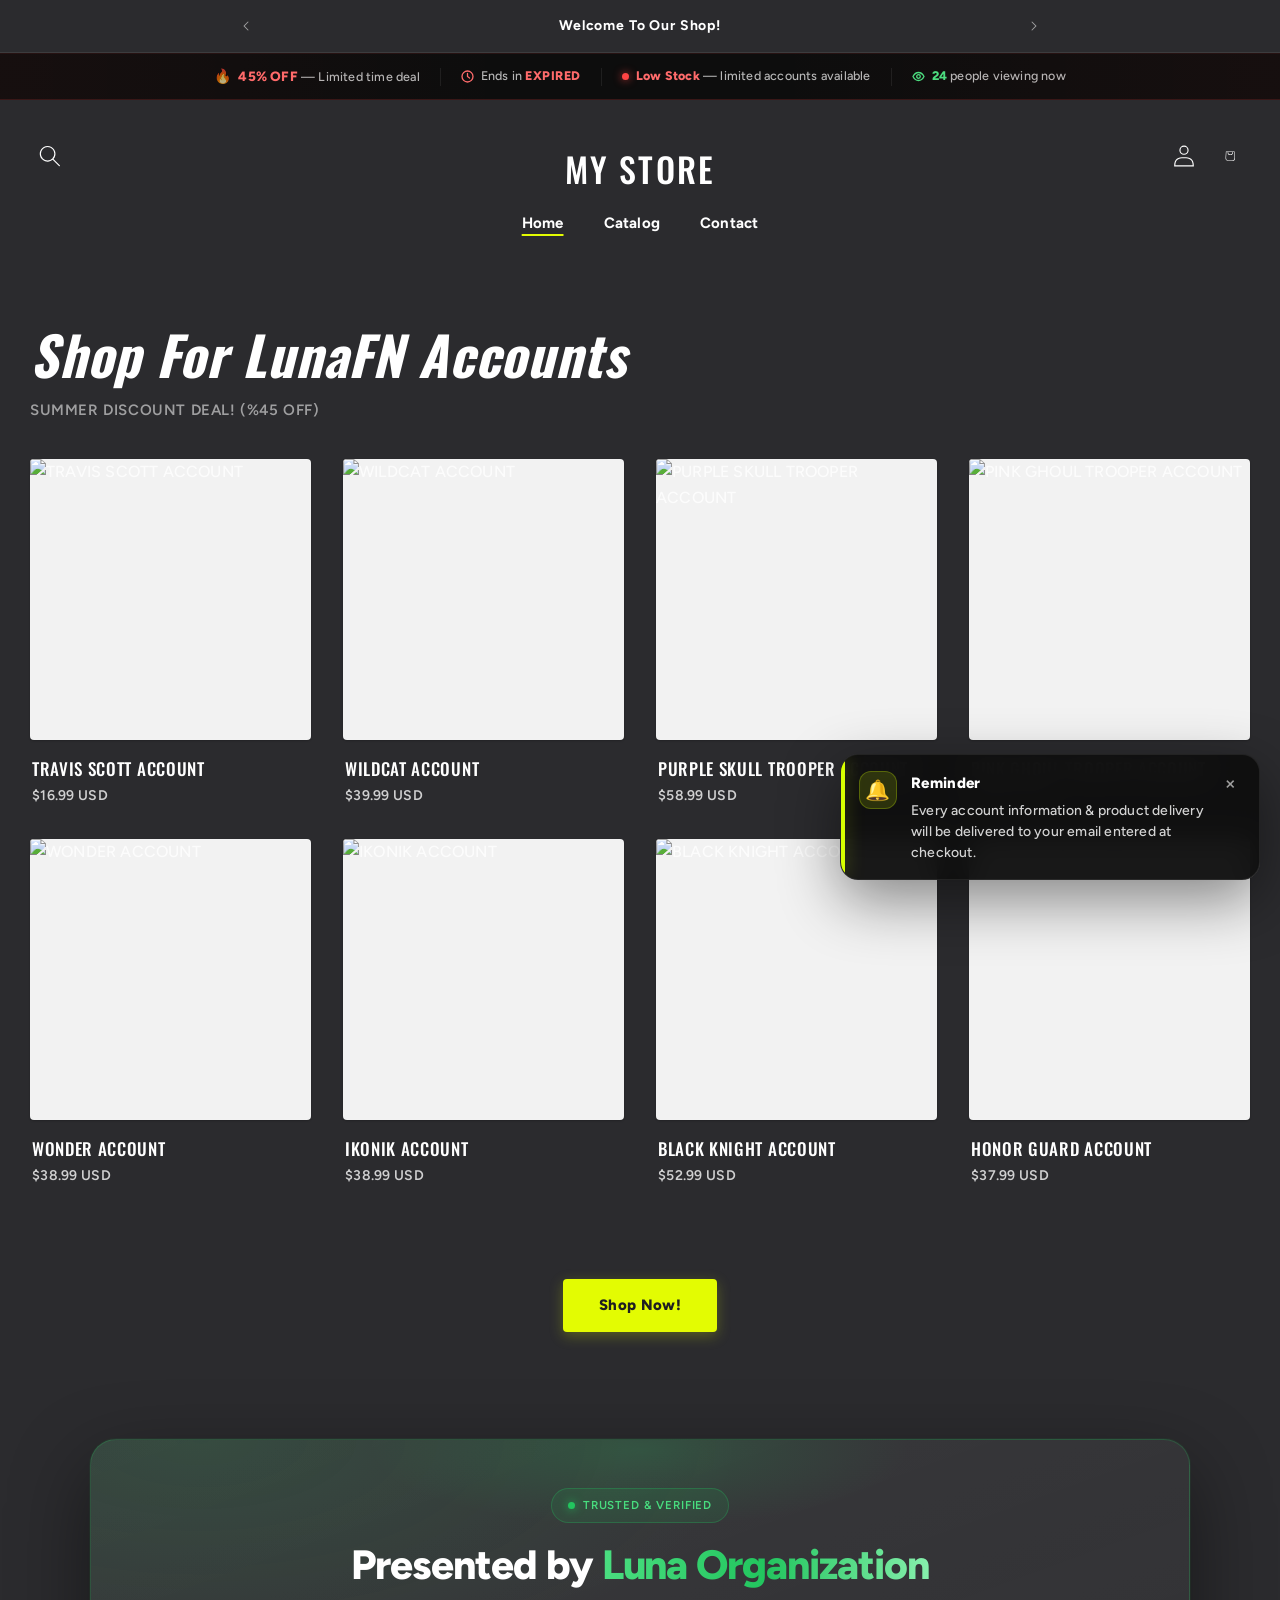
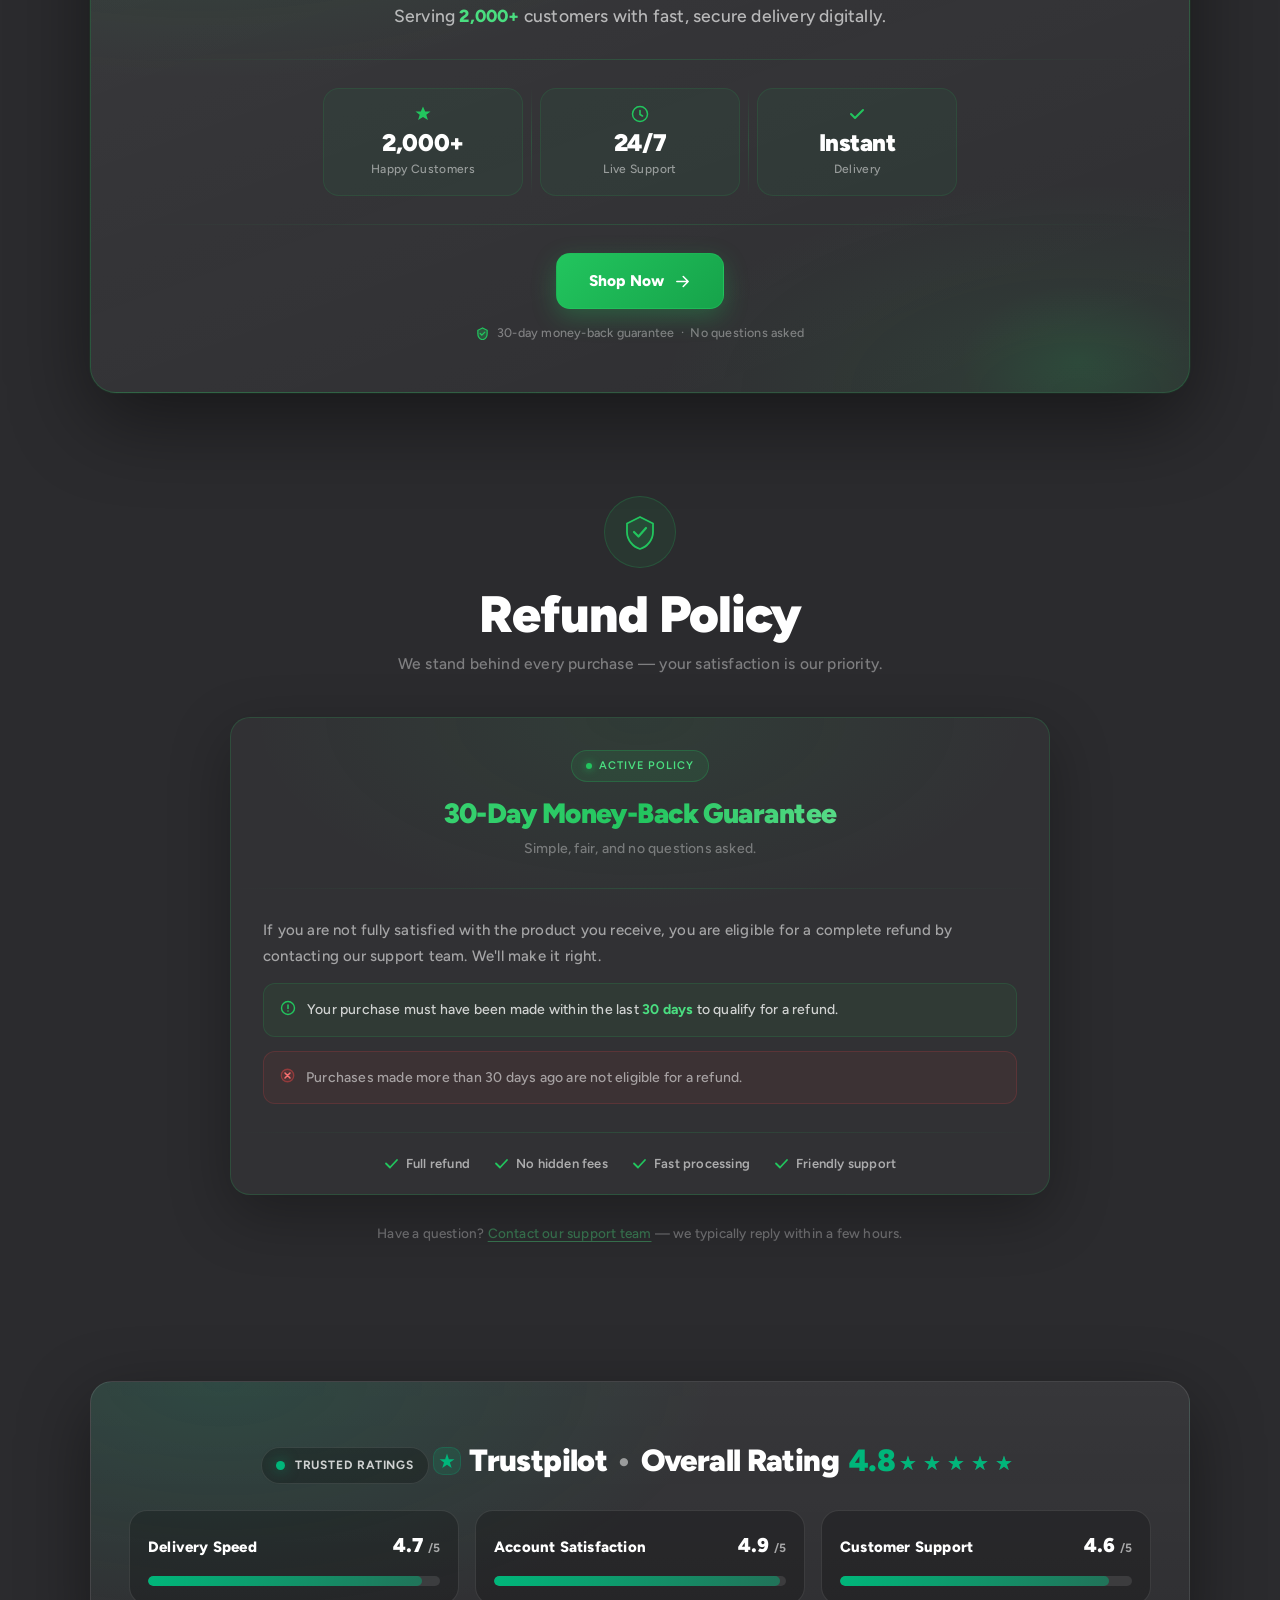
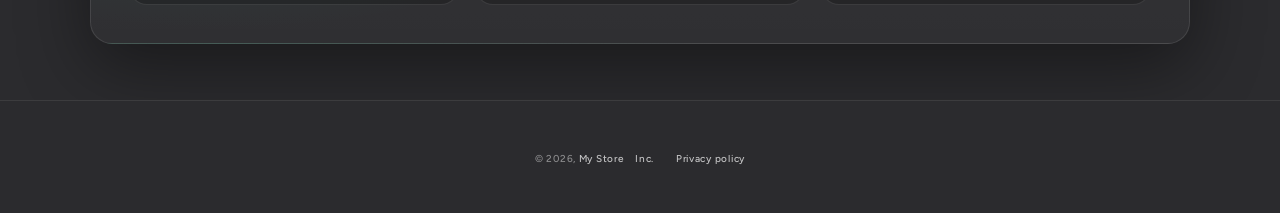
==== commit 1c096e9c: "Update index.html" ====
--- a/index.html
+++ b/index.html
@@ -300,12 +300,11 @@
   <script src="main.js"></script>
   <script src="products.js"></script>
   <script>
-    // RENDER FEATURED PRODUCTS (first 4)
+    // RENDER ALL PRODUCTS
     (function() {
       var grid = document.querySelector('.product-grid');
       if (!grid || !window.LUNA_PRODUCTS) return;
-      var featured = window.LUNA_PRODUCTS.slice(0, 4);
-      grid.innerHTML = featured.map(function(p) {
+      grid.innerHTML = window.LUNA_PRODUCTS.map(function(p) {
         return '<li>' +
           '<a href="product.html?handle=' + p.handle + '" class="product-card">' +
             '<div class="product-card__media">' +
--- a/styles.css
+++ b/styles.css
@@ -500,14 +500,17 @@
   box-shadow: var(--shadow-lg);
 }
 
-.product-card__media svg {
+.product-card__media svg,
+.product-card__media img {
   width: 100%;
   height: 100%;
   display: block;
+  object-fit: cover;
   transition: transform 0.5s var(--ease-smooth);
 }
 
-.product-card:hover .product-card__media svg {
+.product-card:hover .product-card__media svg,
+.product-card:hover .product-card__media img {
   transform: scale(1.04);
 }
 
@@ -990,3 +993,556 @@
   .header-logo-text { font-size: 2rem; }
   .nav-link { padding: 6px 12px; font-size: 1.35rem; }
 }
+
+/* ============================================
+   CONTACT PAGE (Shopify-matched)
+   ============================================ */
+.page-width--narrow {
+  max-width: 720px;
+  margin: 0 auto;
+  padding: 0 30px;
+}
+
+.page-section {
+  padding: 20px 0 0;
+}
+
+@media (max-width: 749px) {
+  .page-section { padding: 15px 0 0; }
+}
+
+.main-page-title {
+  font-family: var(--font-heading);
+  font-size: clamp(4.2rem, 6vw, 7.2rem);
+  font-weight: 500;
+  color: var(--color-fg);
+  margin: 0 0 28px;
+  letter-spacing: 0.015em;
+  line-height: 1.05;
+}
+
+.contact-section {
+  padding: 0 0 20px;
+}
+
+@media (min-width: 750px) {
+  .contact-section { padding: 0 0 28px; }
+}
+
+.contact-form {
+  display: flex;
+  flex-direction: column;
+  gap: 18px;
+}
+
+.contact__fields {
+  display: grid;
+  grid-template-columns: 1fr 1fr;
+  gap: 18px;
+}
+
+@media (max-width: 749px) {
+  .contact__fields { grid-template-columns: 1fr; gap: 18px; }
+}
+
+.field {
+  position: relative;
+  width: 100%;
+}
+
+.field__input {
+  width: 100%;
+  padding: 22px 16px 8px;
+  background: rgba(255,255,255,0.04);
+  border: 1px solid var(--color-border-strong);
+  border-radius: 4px;
+  font-family: var(--font-body);
+  font-size: 1.5rem;
+  font-weight: 500;
+  color: var(--color-fg);
+  outline: none;
+  letter-spacing: 0.02em;
+  transition: border-color var(--transition-fast), background var(--transition-fast);
+  appearance: none;
+}
+
+.field__input:hover {
+  border-color: rgba(255,255,255,0.22);
+}
+
+.field__input:focus {
+  border-color: var(--color-button);
+  background: rgba(255,255,255,0.06);
+}
+
+.field__input::placeholder {
+  color: transparent;
+}
+
+.field__label {
+  position: absolute;
+  top: 16px;
+  left: 16px;
+  font-family: var(--font-body);
+  font-size: 1.4rem;
+  font-weight: 500;
+  color: rgba(255,255,255,0.5);
+  pointer-events: none;
+  letter-spacing: 0.02em;
+  transition: top var(--transition-fast), font-size var(--transition-fast), color var(--transition-fast);
+  background: transparent;
+}
+
+.field__input:focus + .field__label,
+.field__input:not(:placeholder-shown) + .field__label {
+  top: 6px;
+  font-size: 1.1rem;
+  color: rgba(255,255,255,0.65);
+  font-weight: 600;
+  letter-spacing: 0.05em;
+  text-transform: uppercase;
+}
+
+textarea.field__input {
+  padding-top: 26px;
+  resize: vertical;
+  min-height: 200px;
+  font-family: var(--font-body);
+  line-height: 1.6;
+}
+
+.contact__button {
+  margin-top: 8px;
+}
+
+.contact__button .button {
+  min-width: 140px;
+}
+
+.contact__success {
+  display: flex;
+  align-items: center;
+  gap: 10px;
+  padding: 16px 20px;
+  border-radius: 10px;
+  background: rgba(34,197,94,0.1);
+  border: 1px solid rgba(34,197,94,0.28);
+  color: #4ade80;
+  font-size: 1.4rem;
+  font-weight: 600;
+  margin-top: 10px;
+}
+
+.contact__success svg {
+  flex-shrink: 0;
+}
+
+.visually-hidden {
+  position: absolute !important;
+  width: 1px;
+  height: 1px;
+  padding: 0;
+  margin: -1px;
+  overflow: hidden;
+  clip: rect(0,0,0,0);
+  white-space: nowrap;
+  border: 0;
+}
+
+/* ============================================
+   PRODUCT DETAIL PAGE
+   ============================================ */
+.product-page {
+  padding: 32px 0 60px;
+}
+
+@media (max-width: 749px) {
+  .product-page { padding: 20px 0 40px; }
+}
+
+.product-page-grid {
+  display: grid;
+  grid-template-columns: 1.1fr 1fr;
+  gap: 60px;
+  align-items: start;
+}
+
+@media (max-width: 989px) {
+  .product-page-grid { grid-template-columns: 1fr; gap: 32px; }
+}
+
+.product-gallery__main {
+  aspect-ratio: 1;
+  background: #F2F2F2;
+  border-radius: 8px;
+  overflow: hidden;
+  box-shadow: var(--shadow-md);
+  position: sticky;
+  top: 140px;
+}
+
+@media (max-width: 989px) {
+  .product-gallery__main { position: static; max-width: 560px; margin: 0 auto; }
+}
+
+.product-gallery__main img {
+  width: 100%;
+  height: 100%;
+  object-fit: cover;
+  display: block;
+}
+
+.product-info {
+  padding-top: 8px;
+}
+
+.product-vendor {
+  font-family: var(--font-body);
+  font-size: 1.2rem;
+  font-weight: 700;
+  letter-spacing: 0.15em;
+  text-transform: uppercase;
+  color: var(--color-button);
+  margin-bottom: 12px;
+}
+
+.product-info__title {
+  font-family: var(--font-heading);
+  font-size: clamp(3rem, 4vw, 4.6rem);
+  font-weight: 500;
+  color: var(--color-fg);
+  line-height: 1.05;
+  letter-spacing: 0.01em;
+  margin: 0 0 8px;
+  text-transform: uppercase;
+}
+
+.product-info__subtitle {
+  font-family: var(--font-body);
+  font-size: 1.4rem;
+  font-weight: 600;
+  letter-spacing: 0.08em;
+  text-transform: uppercase;
+  color: var(--color-fg-subtle);
+  margin-bottom: 20px;
+}
+
+.product-info__price {
+  font-family: var(--font-body);
+  font-size: 2.6rem;
+  font-weight: 800;
+  color: var(--color-fg);
+  margin-bottom: 28px;
+  letter-spacing: 0.01em;
+}
+
+.product-info__features {
+  margin: 28px 0;
+  padding: 22px 24px;
+  border-radius: 12px;
+  background: rgba(255,255,255,0.04);
+  border: 1px solid var(--color-border);
+}
+
+.product-info__features h3 {
+  font-family: var(--font-heading);
+  font-size: 1.4rem;
+  font-weight: 500;
+  letter-spacing: 0.06em;
+  text-transform: uppercase;
+  color: var(--color-fg);
+  margin: 0 0 14px;
+}
+
+.product-info__features ul {
+  display: flex;
+  flex-direction: column;
+  gap: 10px;
+}
+
+.product-info__features li {
+  display: flex;
+  align-items: center;
+  gap: 10px;
+  font-family: var(--font-body);
+  font-size: 1.4rem;
+  font-weight: 600;
+  color: var(--color-fg-muted);
+  letter-spacing: 0.02em;
+}
+
+.product-info__features li svg {
+  flex-shrink: 0;
+}
+
+.product-info__actions {
+  display: flex;
+  flex-direction: column;
+  gap: 12px;
+  margin-bottom: 22px;
+}
+
+.product-info__actions .quantity-selector {
+  margin-bottom: 4px;
+}
+
+.button--full {
+  width: 100%;
+  padding: 16px 24px;
+  font-size: 1.5rem;
+  justify-content: center;
+}
+
+.button--buy {
+  width: 100%;
+  padding: 16px 24px;
+  font-size: 1.5rem;
+  justify-content: center;
+  background: var(--color-fg);
+  color: var(--color-bg);
+  box-shadow: var(--shadow-md);
+}
+
+.button--buy:hover {
+  background: var(--color-fg);
+  color: var(--color-bg);
+  filter: brightness(0.92);
+  box-shadow: var(--shadow-lg);
+}
+
+.product-info__trust {
+  display: flex;
+  align-items: center;
+  gap: 8px;
+  font-size: 1.25rem;
+  color: var(--color-fg-subtle);
+  font-weight: 600;
+  letter-spacing: 0.02em;
+}
+
+.product-not-found {
+  text-align: center;
+  padding: 80px 20px;
+}
+
+.product-not-found h1 {
+  font-family: var(--font-heading);
+  font-size: 4rem;
+  margin-bottom: 16px;
+  color: var(--color-fg);
+}
+
+.product-not-found p {
+  color: var(--color-fg-subtle);
+  margin-bottom: 24px;
+}
+
+/* ============================================
+   CART PAGE
+   ============================================ */
+.cart-page {
+  padding: 40px 0 80px;
+}
+
+@media (max-width: 749px) {
+  .cart-page { padding: 24px 0 50px; }
+}
+
+.cart-page__title {
+  font-family: var(--font-heading);
+  font-size: clamp(4rem, 5vw, 6rem);
+  font-weight: 500;
+  color: var(--color-fg);
+  margin: 0 0 32px;
+  letter-spacing: 0.015em;
+}
+
+.cart-empty-page {
+  text-align: center;
+  padding: 60px 20px;
+  background: rgba(255,255,255,0.03);
+  border: 1px solid var(--color-border);
+  border-radius: 16px;
+}
+
+.cart-empty-page svg {
+  color: rgba(255,255,255,0.2);
+  margin: 0 auto 20px;
+}
+
+.cart-empty-page h2 {
+  font-family: var(--font-heading);
+  font-size: 2.4rem;
+  margin-bottom: 8px;
+  color: var(--color-fg);
+}
+
+.cart-empty-page p {
+  color: var(--color-fg-subtle);
+  margin-bottom: 24px;
+}
+
+.cart-layout {
+  display: grid;
+  grid-template-columns: 1fr 380px;
+  gap: 48px;
+  align-items: start;
+}
+
+@media (max-width: 989px) {
+  .cart-layout { grid-template-columns: 1fr; gap: 28px; }
+}
+
+.cart-items {
+  display: flex;
+  flex-direction: column;
+  border-top: 1px solid var(--color-border);
+}
+
+.cart-row {
+  display: grid;
+  grid-template-columns: 100px 1fr auto auto;
+  gap: 20px;
+  align-items: center;
+  padding: 24px 0;
+  border-bottom: 1px solid var(--color-border);
+}
+
+@media (max-width: 749px) {
+  .cart-row {
+    grid-template-columns: 80px 1fr;
+    grid-template-rows: auto auto;
+    gap: 16px;
+  }
+  .cart-row__qty { grid-column: 1 / -1; }
+  .cart-row__total { grid-column: 2; grid-row: 2; text-align: right; }
+}
+
+.cart-row__image {
+  width: 100px;
+  height: 100px;
+  border-radius: 8px;
+  overflow: hidden;
+  background: #F2F2F2;
+  box-shadow: var(--shadow-sm);
+}
+
+@media (max-width: 749px) {
+  .cart-row__image { width: 80px; height: 80px; }
+}
+
+.cart-row__image img {
+  width: 100%;
+  height: 100%;
+  object-fit: cover;
+}
+
+.cart-row__title {
+  display: block;
+  font-family: var(--font-heading);
+  font-size: 1.6rem;
+  font-weight: 500;
+  color: var(--color-fg);
+  letter-spacing: 0.03em;
+  text-transform: uppercase;
+  line-height: 1.3;
+  margin-bottom: 4px;
+  text-decoration: none;
+  transition: color var(--transition-fast);
+}
+
+.cart-row__title:hover {
+  color: var(--color-button);
+  text-decoration: none;
+}
+
+.cart-row__price {
+  font-size: 1.35rem;
+  color: var(--color-fg-subtle);
+  font-weight: 600;
+  margin-bottom: 6px;
+}
+
+.cart-row__remove {
+  font-size: 1.2rem;
+  color: rgba(255,255,255,0.4);
+  background: none;
+  border: none;
+  cursor: pointer;
+  text-decoration: underline;
+  text-underline-offset: 2px;
+  padding: 0;
+  transition: color var(--transition-fast);
+  letter-spacing: 0.02em;
+}
+
+.cart-row__remove:hover { color: #ff6b6b; }
+
+.cart-row__total {
+  font-family: var(--font-body);
+  font-size: 1.6rem;
+  font-weight: 800;
+  color: var(--color-fg);
+  letter-spacing: 0.01em;
+}
+
+.cart-summary {
+  background: rgba(255,255,255,0.04);
+  border: 1px solid var(--color-border-strong);
+  border-radius: 14px;
+  padding: 26px 28px;
+  position: sticky;
+  top: 140px;
+}
+
+@media (max-width: 989px) {
+  .cart-summary { position: static; }
+}
+
+.cart-summary__title {
+  font-family: var(--font-heading);
+  font-size: 1.8rem;
+  font-weight: 500;
+  letter-spacing: 0.04em;
+  text-transform: uppercase;
+  margin: 0 0 18px;
+  color: var(--color-fg);
+}
+
+.cart-summary__row {
+  display: flex;
+  justify-content: space-between;
+  padding: 10px 0;
+  font-size: 1.4rem;
+  color: var(--color-fg-muted);
+  font-weight: 600;
+}
+
+.cart-summary__divider {
+  height: 1px;
+  background: var(--color-border);
+  margin: 8px 0;
+}
+
+.cart-summary__total {
+  font-size: 1.7rem;
+  font-weight: 800;
+  color: var(--color-fg);
+  padding: 14px 0 18px;
+}
+
+.cart-summary .button {
+  margin-top: 4px;
+}
+
+.cart-summary__note {
+  margin: 14px 0 0;
+  font-size: 1.15rem;
+  color: var(--color-fg-subtle);
+  text-align: center;
+  font-weight: 500;
+}
+
+.header-action-btn--active {
+  background: rgba(255,255,255,0.08);
+}
